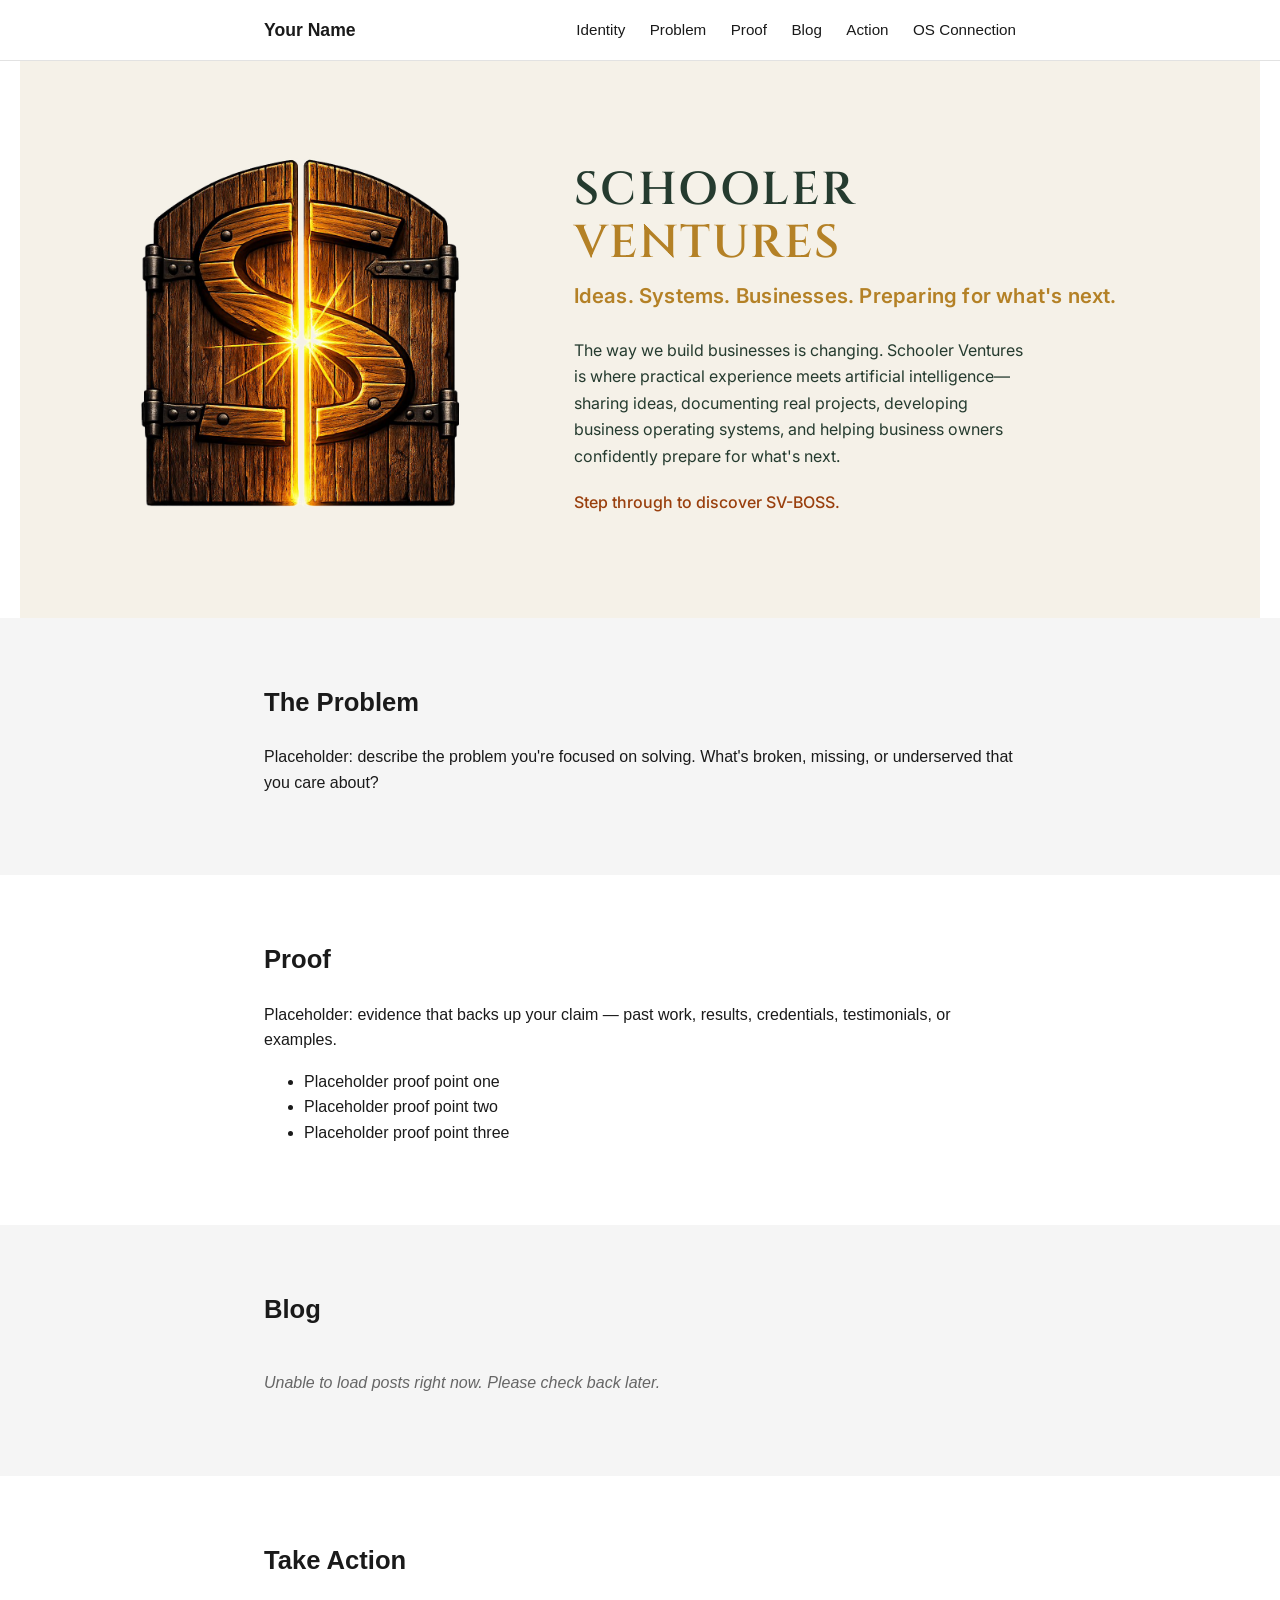
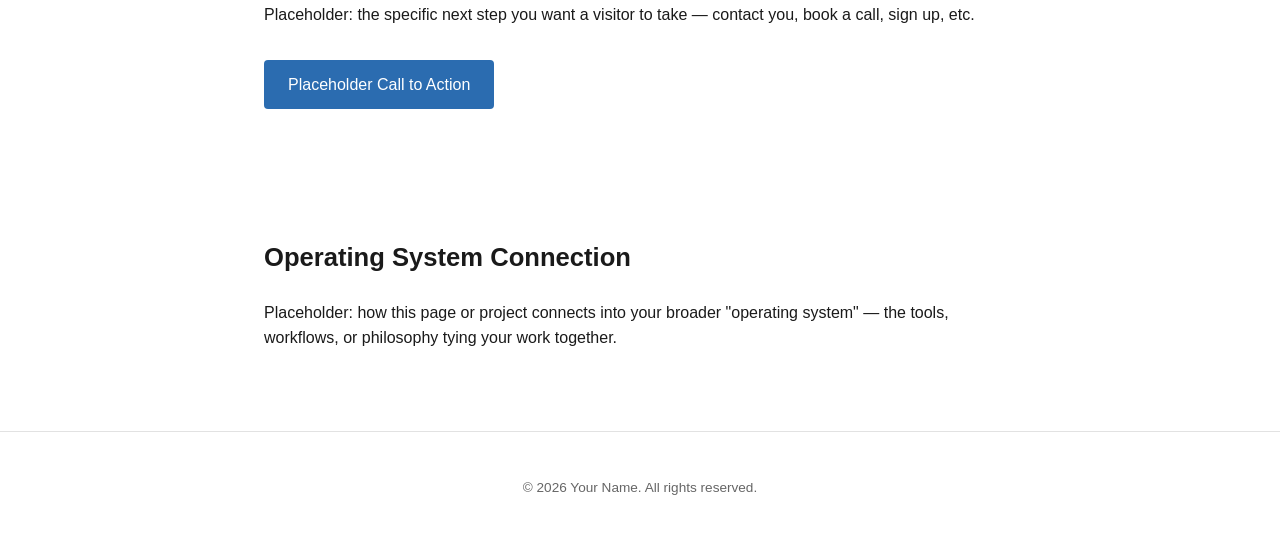
==== index.html @ c520f54b "Add Front Door hero section" ====
<!DOCTYPE html>
<html lang="en">
<head>
  <meta charset="UTF-8">
  <meta name="viewport" content="width=device-width, initial-scale=1.0">
  <title>Front Door</title>
  <link rel="preconnect" href="https://fonts.googleapis.com">
  <link rel="preconnect" href="https://fonts.gstatic.com" crossorigin>
  <link href="https://fonts.googleapis.com/css2?family=Cinzel:wght@400;600;700&family=Inter:wght@400;500;600&display=swap" rel="stylesheet">
  <link rel="stylesheet" href="styles.css">
</head>
<body>

  <header class="site-header">
    <div class="container">
      <span class="logo">Your Name</span>
      <nav>
        <a href="#identity">Identity</a>
        <a href="#problem">Problem</a>
        <a href="#proof">Proof</a>
        <a href="#blog">Blog</a>
        <a href="#action">Action</a>
        <a href="#os-connection">OS Connection</a>
      </nav>
    </div>
  </header>

  <main>

    <section id="identity" class="hero">
      <div class="hero-door">
        <img src="images/door-transparent.png" alt="Schooler Ventures door graphic">
      </div>
      <div class="hero-text">
        <h1><span class="word-schooler">Schooler</span><span class="word-ventures">Ventures</span></h1>
        <p class="tagline">Ideas. Systems. Businesses. Preparing for what's next.</p>
        <p>The way we build businesses is changing. Schooler Ventures is where practical experience meets artificial intelligence&mdash;sharing ideas, documenting real projects, developing business operating systems, and helping business owners confidently prepare for what's next.</p>
        <p class="step-through">Step through to discover SV-BOSS.</p>
      </div>
    </section>

    <section id="problem" class="section alt">
      <div class="container">
        <h2>The Problem</h2>
        <p>Placeholder: describe the problem you're focused on solving. What's broken, missing, or underserved that you care about?</p>
      </div>
    </section>

    <section id="proof" class="section">
      <div class="container">
        <h2>Proof</h2>
        <p>Placeholder: evidence that backs up your claim — past work, results, credentials, testimonials, or examples.</p>
        <ul>
          <li>Placeholder proof point one</li>
          <li>Placeholder proof point two</li>
          <li>Placeholder proof point three</li>
        </ul>
      </div>
    </section>

    <section id="blog" class="section alt">
      <div class="container">
        <h2>Blog</h2>
        <div id="blog-posts" class="blog-posts">
          <p class="blog-message">Loading posts&hellip;</p>
        </div>
      </div>
    </section>

    <section id="action" class="section">
      <div class="container">
        <h2>Take Action</h2>
        <p>Placeholder: the specific next step you want a visitor to take — contact you, book a call, sign up, etc.</p>
        <a href="#" class="button">Placeholder Call to Action</a>
      </div>
    </section>

    <section id="os-connection" class="section">
      <div class="container">
        <h2>Operating System Connection</h2>
        <p>Placeholder: how this page or project connects into your broader "operating system" — the tools, workflows, or philosophy tying your work together.</p>
      </div>
    </section>

  </main>

  <footer class="site-footer">
    <div class="container">
      <p>&copy; 2026 Your Name. All rights reserved.</p>
    </div>
  </footer>

  <script src="script.js" defer></script>
</body>
</html>
---- styles.css ----
:root {
  --color-bg: #ffffff;
  --color-bg-alt: #f5f5f5;
  --color-text: #1a1a1a;
  --color-accent: #2b6cb0;
  --max-width: 800px;

  --deep-forest: #253B2F;
  --warm-gold: #B48126;
  --rust: #993F0D;
  --warm-cream: #F5F1E8;
}

* {
  box-sizing: border-box;
}

body {
  margin: 0;
  font-family: -apple-system, BlinkMacSystemFont, "Segoe UI", Roboto, Helvetica, Arial, sans-serif;
  color: var(--color-text);
  background: var(--color-bg);
  line-height: 1.6;
}

.container {
  max-width: var(--max-width);
  margin: 0 auto;
  padding: 0 1.5rem;
}

/* Header */

.site-header {
  border-bottom: 1px solid #e2e2e2;
  padding: 1rem 0;
}

.site-header .container {
  display: flex;
  justify-content: space-between;
  align-items: center;
  flex-wrap: wrap;
  gap: 0.5rem;
}

.logo {
  font-weight: bold;
  font-size: 1.1rem;
}

.site-header nav a {
  margin-left: 1.25rem;
  color: var(--color-text);
  text-decoration: none;
  font-size: 0.95rem;
}

.site-header nav a:hover {
  color: var(--color-accent);
}

/* Sections */

.section {
  padding: 4rem 0;
}

.section.alt {
  background: var(--color-bg-alt);
}

.section h1 {
  font-size: 2.2rem;
  margin-top: 0;
}

.section h2 {
  font-size: 1.6rem;
  margin-top: 0;
}

/* Blog */

.blog-posts {
  display: flex;
  flex-direction: column;
  gap: 1.5rem;
  margin-top: 1.5rem;
}

.blog-post {
  padding-bottom: 1.5rem;
  border-bottom: 1px solid #e2e2e2;
}

.blog-post:last-child {
  border-bottom: none;
  padding-bottom: 0;
}

.blog-post h3 {
  margin: 0 0 0.25rem;
  font-size: 1.15rem;
}

.blog-post h3 a {
  color: var(--color-text);
  text-decoration: none;
}

.blog-post h3 a:hover {
  color: var(--color-accent);
  text-decoration: underline;
}

.blog-date {
  margin: 0 0 0.5rem;
  font-size: 0.85rem;
  color: #666;
}

.blog-excerpt {
  margin: 0;
}

.blog-message {
  color: #666;
  font-style: italic;
}

/* Button */

.button {
  display: inline-block;
  margin-top: 1rem;
  padding: 0.75rem 1.5rem;
  background: var(--color-accent);
  color: #fff;
  text-decoration: none;
  border-radius: 4px;
  font-weight: 500;
}

.button:hover {
  opacity: 0.9;
}

/* Footer */

.site-footer {
  padding: 2rem 0;
  text-align: center;
  font-size: 0.85rem;
  color: #666;
  border-top: 1px solid #e2e2e2;
}

/* Hero (Front Door) */

.hero {
  display: flex;
  align-items: center;
  gap: 5vw;
  max-width: 1240px;
  margin: 0 auto;
  padding: 8vh 6vw;
  background: var(--warm-cream);
}

.hero-door {
  flex: 0 0 38%;
  max-width: 440px;
  min-width: 220px;
}

.hero-door img {
  width: 100%;
  height: auto;
  display: block;
}

.hero-text {
  flex: 1 1 55%;
}

.hero-text h1 {
  font-family: 'Cinzel', serif;
  font-weight: 600;
  font-size: clamp(1.9rem, 3.6vw, 3rem);
  text-transform: uppercase;
  letter-spacing: 0.04em;
  margin: 0 0 0.6rem 0;
  line-height: 1.15;
}

.hero-text h1 span {
  display: block;
}

.hero-text h1 .word-schooler {
  color: var(--deep-forest);
}

.hero-text h1 .word-ventures {
  color: var(--warm-gold);
}

.hero-text .tagline {
  font-family: 'Inter', sans-serif;
  font-weight: 600;
  font-size: clamp(1.1rem, 1.6vw, 1.35rem);
  color: var(--warm-gold);
  margin: 0 0 1.5rem 0;
  letter-spacing: 0.01em;
}

.hero-text p {
  font-family: 'Inter', sans-serif;
  font-weight: 400;
  font-size: clamp(1rem, 1.15vw, 1.15rem);
  line-height: 1.65;
  color: var(--deep-forest);
  max-width: 46ch;
  margin: 0;
}

.hero-text .step-through {
  color: var(--rust);
  font-weight: 500;
  margin-top: 1.25rem;
}

@media (max-width: 800px) {
  .hero {
    flex-direction: column;
    text-align: center;
    padding: 6vh 8vw;
    gap: 2.5rem;
  }
  .hero-door {
    flex: 0 0 auto;
    max-width: 220px;
    margin: 0 auto;
  }
  .hero-text p {
    max-width: 100%;
    margin: 0 auto;
  }
}
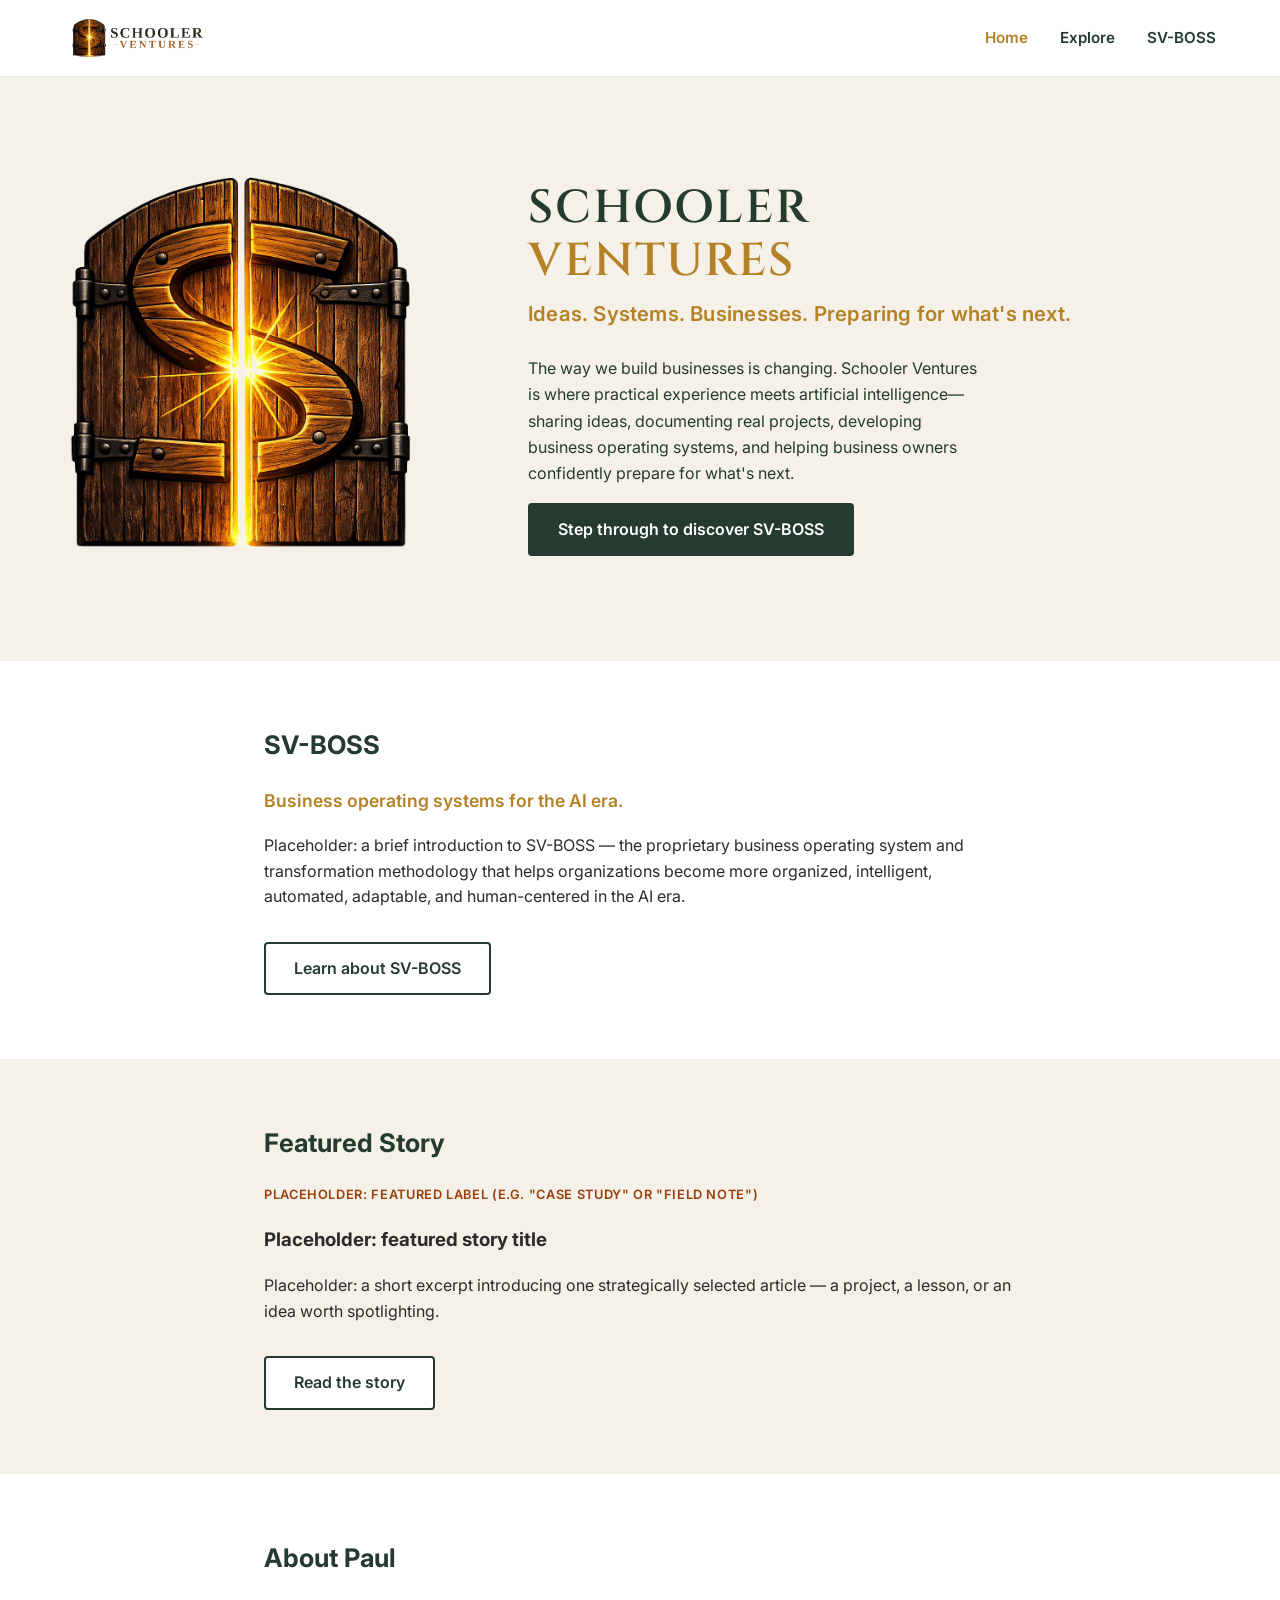
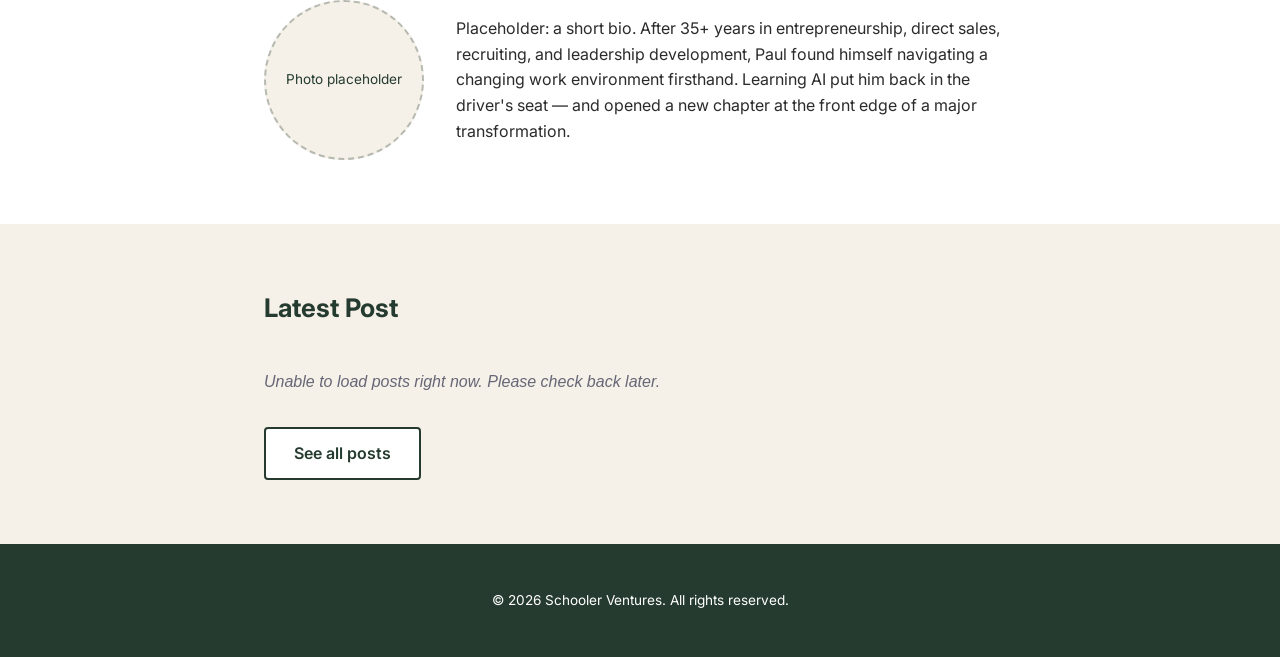
==== commit 56945b1a: "Rebuild site per website blueprint: real logo, Home/Explore/SV-BOSS nav, full homepage flow Replaces" ====
--- a/index.html
+++ b/index.html
@@ -3,7 +3,7 @@
 <head>
   <meta charset="UTF-8">
   <meta name="viewport" content="width=device-width, initial-scale=1.0">
-  <title>Front Door</title>
+  <title>Schooler Ventures</title>
   <link rel="preconnect" href="https://fonts.googleapis.com">
   <link rel="preconnect" href="https://fonts.gstatic.com" crossorigin>
   <link href="https://fonts.googleapis.com/css2?family=Cinzel:wght@400;600;700&family=Inter:wght@400;500;600&display=swap" rel="stylesheet">
@@ -12,73 +12,72 @@
 <body>
 
   <header class="site-header">
-    <div class="container">
-      <span class="logo">Your Name</span>
-      <nav>
-        <a href="#identity">Identity</a>
-        <a href="#problem">Problem</a>
-        <a href="#proof">Proof</a>
-        <a href="#blog">Blog</a>
-        <a href="#action">Action</a>
-        <a href="#os-connection">OS Connection</a>
+    <div class="header-inner">
+      <a href="index.html" class="logo-link" aria-label="Schooler Ventures — Home">
+        <img src="images/schooler-ventures-logo.png" alt="Schooler Ventures">
+      </a>
+      <nav class="primary-nav" aria-label="Primary">
+        <a href="index.html" class="nav-link" aria-current="page">Home</a>
+        <a href="explore.html" class="nav-link">Explore</a>
+        <a href="sv-boss.html" class="nav-link">SV-BOSS</a>
       </nav>
     </div>
   </header>
 
   <main>
 
-    <section id="identity" class="hero">
-      <div class="hero-door">
-        <img src="images/door-transparent.png" alt="Schooler Ventures door graphic">
-      </div>
-      <div class="hero-text">
-        <h1><span class="word-schooler">Schooler</span><span class="word-ventures">Ventures</span></h1>
-        <p class="tagline">Ideas. Systems. Businesses. Preparing for what's next.</p>
-        <p>The way we build businesses is changing. Schooler Ventures is where practical experience meets artificial intelligence&mdash;sharing ideas, documenting real projects, developing business operating systems, and helping business owners confidently prepare for what's next.</p>
-        <p class="step-through">Step through to discover SV-BOSS.</p>
-      </div>
-    </section>
-
-    <section id="problem" class="section alt">
-      <div class="container">
-        <h2>The Problem</h2>
-        <p>Placeholder: describe the problem you're focused on solving. What's broken, missing, or underserved that you care about?</p>
-      </div>
-    </section>
-
-    <section id="proof" class="section">
-      <div class="container">
-        <h2>Proof</h2>
-        <p>Placeholder: evidence that backs up your claim — past work, results, credentials, testimonials, or examples.</p>
-        <ul>
-          <li>Placeholder proof point one</li>
-          <li>Placeholder proof point two</li>
-          <li>Placeholder proof point three</li>
-        </ul>
-      </div>
-    </section>
-
-    <section id="blog" class="section alt">
-      <div class="container">
-        <h2>Blog</h2>
-        <div id="blog-posts" class="blog-posts">
-          <p class="blog-message">Loading posts&hellip;</p>
+    <section class="hero">
+      <div class="hero-inner">
+        <div class="hero-door">
+          <img src="images/door-transparent.png" alt="Schooler Ventures door graphic">
+        </div>
+        <div class="hero-text">
+          <h1><span class="word-schooler">Schooler</span><span class="word-ventures">Ventures</span></h1>
+          <p class="tagline">Ideas. Systems. Businesses. Preparing for what's next.</p>
+          <p>The way we build businesses is changing. Schooler Ventures is where practical experience meets artificial intelligence&mdash;sharing ideas, documenting real projects, developing business operating systems, and helping business owners confidently prepare for what's next.</p>
+          <a href="sv-boss.html" class="btn btn-primary">Step through to discover SV-BOSS</a>
         </div>
       </div>
     </section>
 
-    <section id="action" class="section">
+    <section class="section bg-white">
       <div class="container">
-        <h2>Take Action</h2>
-        <p>Placeholder: the specific next step you want a visitor to take — contact you, book a call, sign up, etc.</p>
-        <a href="#" class="button">Placeholder Call to Action</a>
+        <h2>SV-BOSS</h2>
+        <p class="section-lede">Business operating systems for the AI era.</p>
+        <p>Placeholder: a brief introduction to SV-BOSS &mdash; the proprietary business operating system and transformation methodology that helps organizations become more organized, intelligent, automated, adaptable, and human-centered in the AI era.</p>
+        <a href="sv-boss.html" class="btn btn-secondary">Learn about SV-BOSS</a>
       </div>
     </section>
 
-    <section id="os-connection" class="section">
+    <section class="section bg-cream">
       <div class="container">
-        <h2>Operating System Connection</h2>
-        <p>Placeholder: how this page or project connects into your broader "operating system" — the tools, workflows, or philosophy tying your work together.</p>
+        <h2>Featured Story</h2>
+        <article class="featured-story">
+          <p class="featured-label">Placeholder: featured label (e.g. "Case Study" or "Field Note")</p>
+          <h3>Placeholder: featured story title</h3>
+          <p>Placeholder: a short excerpt introducing one strategically selected article &mdash; a project, a lesson, or an idea worth spotlighting.</p>
+          <a href="explore.html" class="btn btn-secondary">Read the story</a>
+        </article>
+      </div>
+    </section>
+
+    <section class="section bg-white">
+      <div class="container">
+        <h2>About Paul</h2>
+        <div class="about-paul">
+          <div class="about-photo" role="img" aria-label="Placeholder photo of Paul Schooler">Photo placeholder</div>
+          <p>Placeholder: a short bio. After 35+ years in entrepreneurship, direct sales, recruiting, and leadership development, Paul found himself navigating a changing work environment firsthand. Learning AI put him back in the driver's seat &mdash; and opened a new chapter at the front edge of a major transformation.</p>
+        </div>
+      </div>
+    </section>
+
+    <section class="section bg-cream">
+      <div class="container">
+        <h2>Latest Post</h2>
+        <div id="latest-post" class="blog-posts">
+          <p class="blog-message">Loading latest post&hellip;</p>
+        </div>
+        <a href="explore.html" class="btn btn-secondary">See all posts</a>
       </div>
     </section>
 
@@ -86,7 +85,7 @@
 
   <footer class="site-footer">
     <div class="container">
-      <p>&copy; 2026 Your Name. All rights reserved.</p>
+      <p>&copy; 2026 Schooler Ventures. All rights reserved.</p>
     </div>
   </footer>
 
--- a/styles.css
+++ b/styles.css
@@ -1,14 +1,11 @@
 :root {
-  --color-bg: #ffffff;
-  --color-bg-alt: #f5f5f5;
-  --color-text: #1a1a1a;
-  --color-accent: #2b6cb0;
-  --max-width: 800px;
-
   --deep-forest: #253B2F;
   --warm-gold: #B48126;
   --rust: #993F0D;
   --warm-cream: #F5F1E8;
+  --white: #ffffff;
+  --text-color: #2b2b2b;
+  --max-width: 800px;
 }
 
 * {
@@ -17,9 +14,9 @@
 
 body {
   margin: 0;
-  font-family: -apple-system, BlinkMacSystemFont, "Segoe UI", Roboto, Helvetica, Arial, sans-serif;
-  color: var(--color-text);
-  background: var(--color-bg);
+  font-family: 'Inter', -apple-system, BlinkMacSystemFont, "Segoe UI", Roboto, Helvetica, Arial, sans-serif;
+  color: var(--text-color);
+  background: var(--warm-cream);
   line-height: 1.6;
 }
 
@@ -32,32 +29,50 @@
 /* Header */
 
 .site-header {
-  border-bottom: 1px solid #e2e2e2;
-  padding: 1rem 0;
-}
-
-.site-header .container {
-  display: flex;
+  background: var(--white);
+  border-bottom: 1px solid rgba(37, 59, 47, 0.1);
+  position: sticky;
+  top: 0;
+  z-index: 100;
+}
+
+.header-inner {
+  max-width: 1200px;
+  margin: 0 auto;
+  padding: 14px 1.5rem;
+  display: flex;
+  align-items: center;
   justify-content: space-between;
-  align-items: center;
   flex-wrap: wrap;
-  gap: 0.5rem;
-}
-
-.logo {
-  font-weight: bold;
-  font-size: 1.1rem;
-}
-
-.site-header nav a {
-  margin-left: 1.25rem;
-  color: var(--color-text);
+  gap: 0.75rem;
+}
+
+.logo-link {
+  display: flex;
+  align-items: center;
+}
+
+.logo-link img {
+  height: 48px;
+  width: auto;
+  display: block;
+}
+
+.primary-nav {
+  display: flex;
+  gap: 2rem;
+}
+
+.nav-link {
+  color: var(--deep-forest);
   text-decoration: none;
+  font-weight: 600;
   font-size: 0.95rem;
 }
 
-.site-header nav a:hover {
-  color: var(--color-accent);
+.nav-link:hover,
+.nav-link[aria-current="page"] {
+  color: var(--warm-gold);
 }
 
 /* Sections */
@@ -66,21 +81,111 @@
   padding: 4rem 0;
 }
 
-.section.alt {
-  background: var(--color-bg-alt);
+.section.bg-white {
+  background: var(--white);
+}
+
+.section.bg-cream {
+  background: var(--warm-cream);
 }
 
 .section h1 {
   font-size: 2.2rem;
   margin-top: 0;
+  color: var(--deep-forest);
 }
 
 .section h2 {
   font-size: 1.6rem;
   margin-top: 0;
-}
-
-/* Blog */
+  color: var(--deep-forest);
+}
+
+.section-lede {
+  font-weight: 600;
+  color: var(--warm-gold);
+  font-size: 1.1rem;
+}
+
+/* Buttons */
+
+.btn {
+  display: inline-block;
+  margin-top: 1rem;
+  padding: 0.75rem 1.75rem;
+  border-radius: 4px;
+  font-weight: 600;
+  text-decoration: none;
+  border: 2px solid transparent;
+  transition: opacity 0.2s ease, background 0.2s ease, color 0.2s ease;
+}
+
+.btn-primary {
+  background: var(--deep-forest);
+  color: var(--white);
+}
+
+.btn-primary:hover {
+  opacity: 0.9;
+}
+
+.btn-secondary {
+  background: var(--white);
+  color: var(--deep-forest);
+  border-color: var(--deep-forest);
+}
+
+.btn-secondary:hover {
+  background: var(--deep-forest);
+  color: var(--white);
+}
+
+/* Featured Story */
+
+.featured-story {
+  margin-top: 1rem;
+}
+
+.featured-label {
+  text-transform: uppercase;
+  letter-spacing: 0.05em;
+  font-size: 0.8rem;
+  font-weight: 600;
+  color: var(--rust);
+  margin-bottom: 0.25rem;
+}
+
+/* About Paul */
+
+.about-paul {
+  display: flex;
+  align-items: center;
+  gap: 2rem;
+  margin-top: 1rem;
+  flex-wrap: wrap;
+}
+
+.about-photo {
+  flex: 0 0 160px;
+  width: 160px;
+  height: 160px;
+  border-radius: 50%;
+  background: var(--warm-cream);
+  border: 2px dashed rgba(37, 59, 47, 0.3);
+  display: flex;
+  align-items: center;
+  justify-content: center;
+  color: var(--deep-forest);
+  font-size: 0.85rem;
+  text-align: center;
+}
+
+.about-paul p {
+  flex: 1 1 320px;
+  margin: 0;
+}
+
+/* Blog / post listings (used on Explore and the homepage Latest Post section) */
 
 .blog-posts {
   display: flex;
@@ -91,7 +196,7 @@
 
 .blog-post {
   padding-bottom: 1.5rem;
-  border-bottom: 1px solid #e2e2e2;
+  border-bottom: 1px solid rgba(37, 59, 47, 0.15);
 }
 
 .blog-post:last-child {
@@ -105,19 +210,19 @@
 }
 
 .blog-post h3 a {
-  color: var(--color-text);
+  color: var(--deep-forest);
   text-decoration: none;
 }
 
 .blog-post h3 a:hover {
-  color: var(--color-accent);
+  color: var(--warm-gold);
   text-decoration: underline;
 }
 
 .blog-date {
   margin: 0 0 0.5rem;
   font-size: 0.85rem;
-  color: #666;
+  color: #667;
 }
 
 .blog-excerpt {
@@ -125,47 +230,37 @@
 }
 
 .blog-message {
-  color: #666;
+  color: #667;
   font-style: italic;
 }
 
-/* Button */
-
-.button {
-  display: inline-block;
-  margin-top: 1rem;
-  padding: 0.75rem 1.5rem;
-  background: var(--color-accent);
-  color: #fff;
-  text-decoration: none;
-  border-radius: 4px;
-  font-weight: 500;
-}
-
-.button:hover {
-  opacity: 0.9;
-}
-
 /* Footer */
 
 .site-footer {
+  background: var(--deep-forest);
+  color: var(--white);
   padding: 2rem 0;
   text-align: center;
   font-size: 0.85rem;
-  color: #666;
-  border-top: 1px solid #e2e2e2;
+}
+
+.site-footer a {
+  color: var(--warm-cream);
 }
 
 /* Hero (Front Door) */
 
 .hero {
+  background: var(--warm-cream);
+  padding: 8vh 1.5rem;
+}
+
+.hero-inner {
   display: flex;
   align-items: center;
   gap: 5vw;
   max-width: 1240px;
   margin: 0 auto;
-  padding: 8vh 6vw;
-  background: var(--warm-cream);
 }
 
 .hero-door {
@@ -207,7 +302,6 @@
 }
 
 .hero-text .tagline {
-  font-family: 'Inter', sans-serif;
   font-weight: 600;
   font-size: clamp(1.1rem, 1.6vw, 1.35rem);
   color: var(--warm-gold);
@@ -216,7 +310,6 @@
 }
 
 .hero-text p {
-  font-family: 'Inter', sans-serif;
   font-weight: 400;
   font-size: clamp(1rem, 1.15vw, 1.15rem);
   line-height: 1.65;
@@ -225,17 +318,10 @@
   margin: 0;
 }
 
-.hero-text .step-through {
-  color: var(--rust);
-  font-weight: 500;
-  margin-top: 1.25rem;
-}
-
 @media (max-width: 800px) {
-  .hero {
+  .hero-inner {
     flex-direction: column;
     text-align: center;
-    padding: 6vh 8vw;
     gap: 2.5rem;
   }
   .hero-door {
@@ -248,3 +334,13 @@
     margin: 0 auto;
   }
 }
+
+@media (max-width: 600px) {
+  .header-inner {
+    justify-content: center;
+  }
+  .about-paul {
+    justify-content: center;
+    text-align: center;
+  }
+}
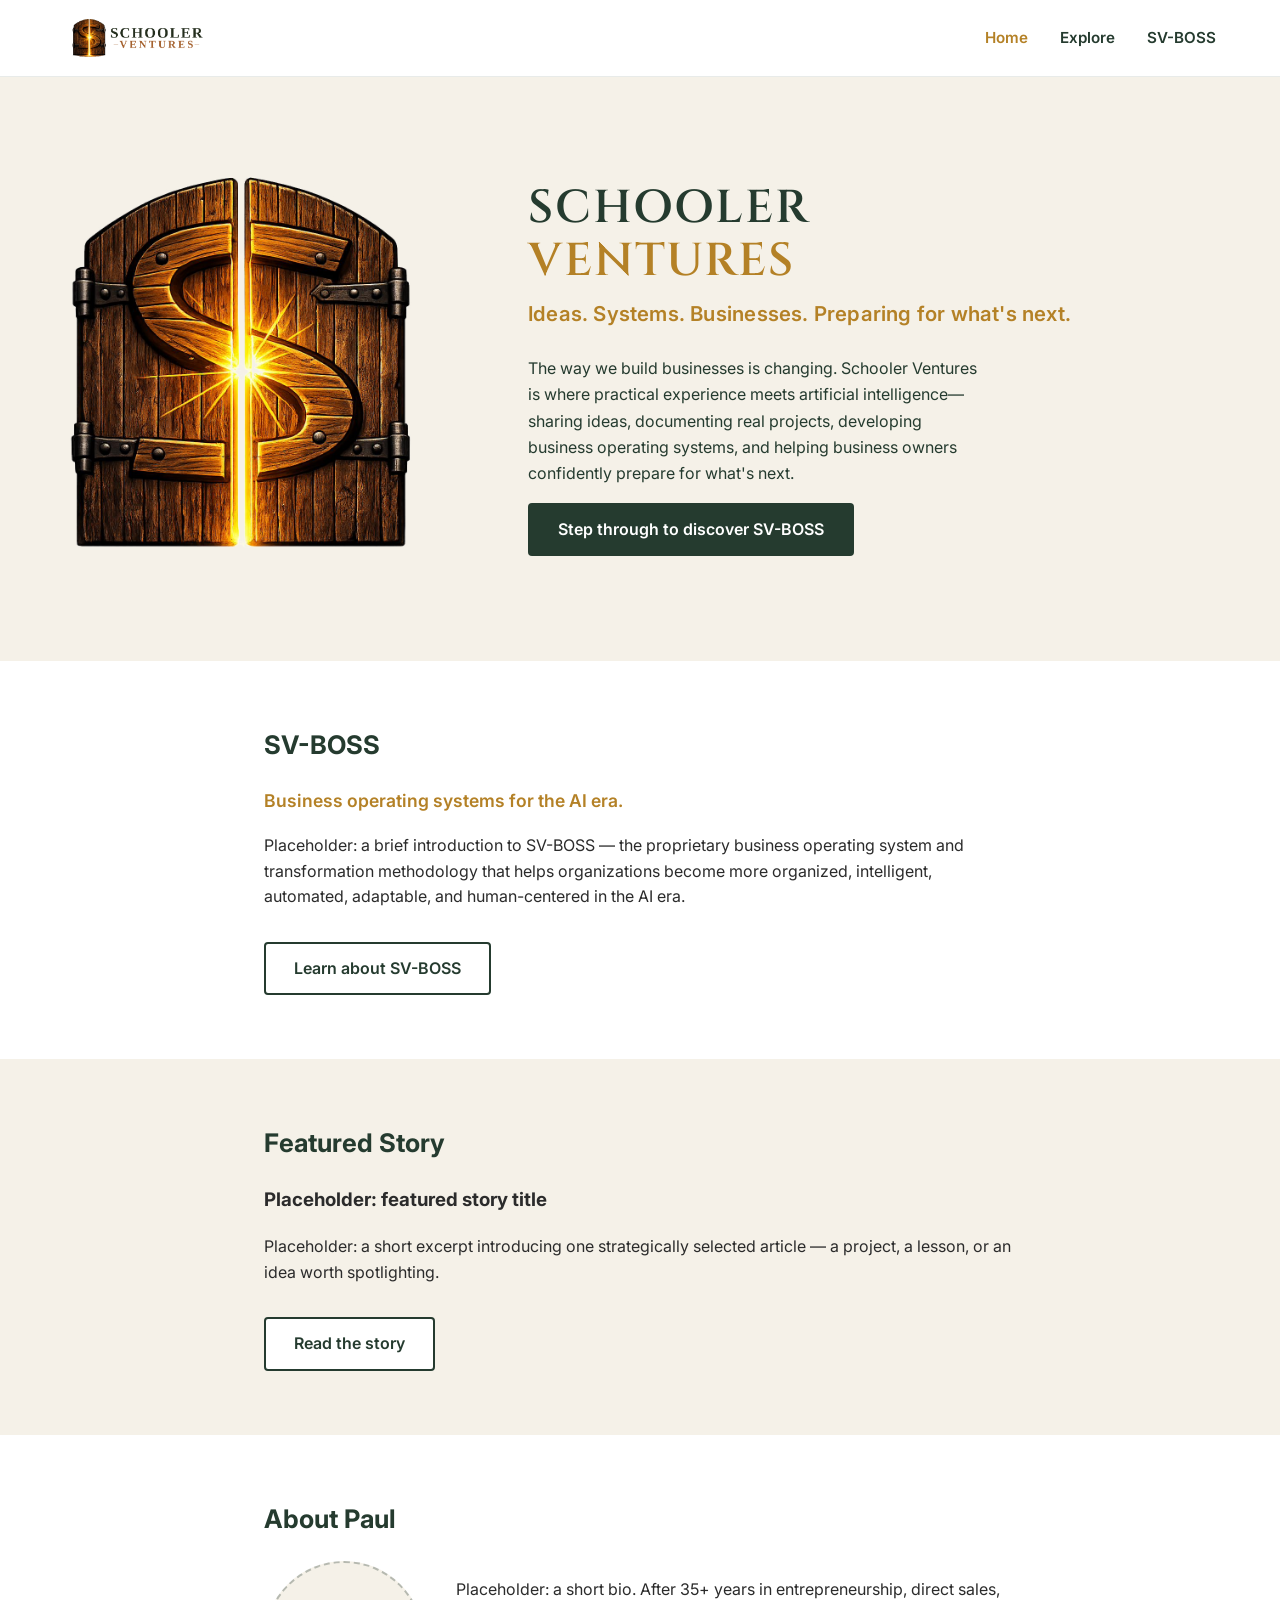
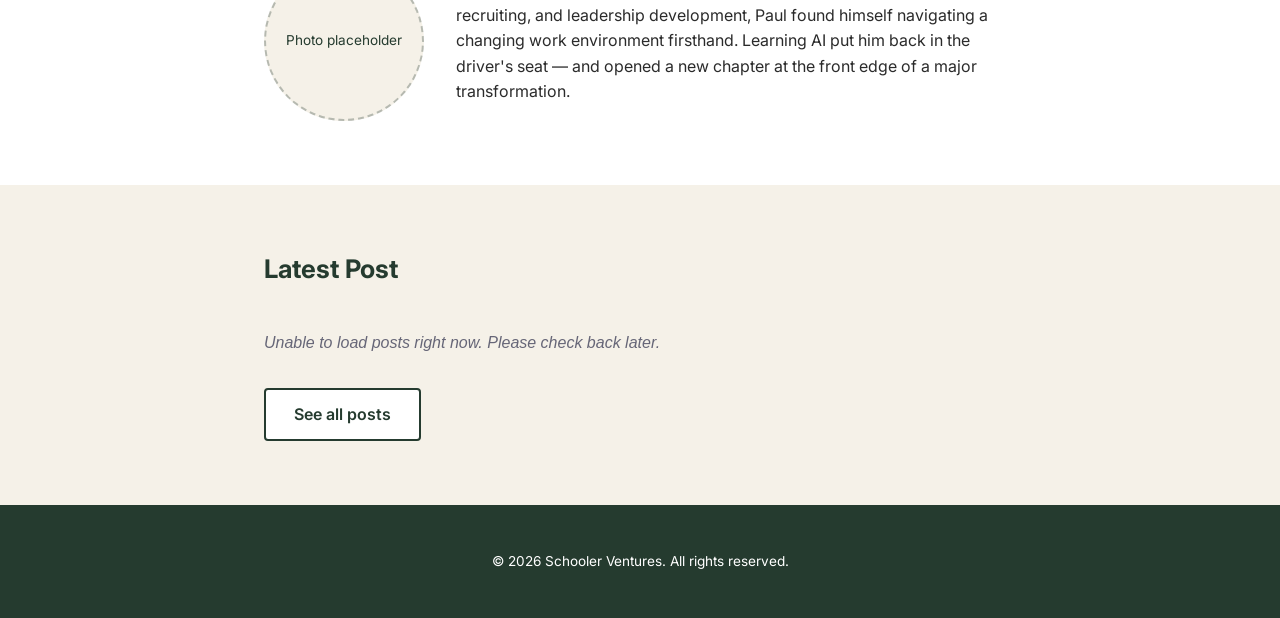
==== commit 67ace4a0: "Remove hardcoded "Field Note" label from Featured Story The label always said "Field Note" regardles" ====
--- a/index.html
+++ b/index.html
@@ -52,8 +52,7 @@
     <section class="section bg-cream">
       <div class="container">
         <h2>Featured Story</h2>
-        <article class="featured-story">
-          <p class="featured-label">Placeholder: featured label (e.g. "Case Study" or "Field Note")</p>
+        <article class="featured-story" id="featured-story">
           <h3>Placeholder: featured story title</h3>
           <p>Placeholder: a short excerpt introducing one strategically selected article &mdash; a project, a lesson, or an idea worth spotlighting.</p>
           <a href="explore.html" class="btn btn-secondary">Read the story</a>
--- a/styles.css
+++ b/styles.css
@@ -146,13 +146,14 @@
   margin-top: 1rem;
 }
 
-.featured-label {
-  text-transform: uppercase;
-  letter-spacing: 0.05em;
-  font-size: 0.8rem;
-  font-weight: 600;
-  color: var(--rust);
-  margin-bottom: 0.25rem;
+.featured-story h3 a {
+  color: var(--deep-forest);
+  text-decoration: none;
+}
+
+.featured-story h3 a:hover {
+  color: var(--warm-gold);
+  text-decoration: underline;
 }
 
 /* About Paul */
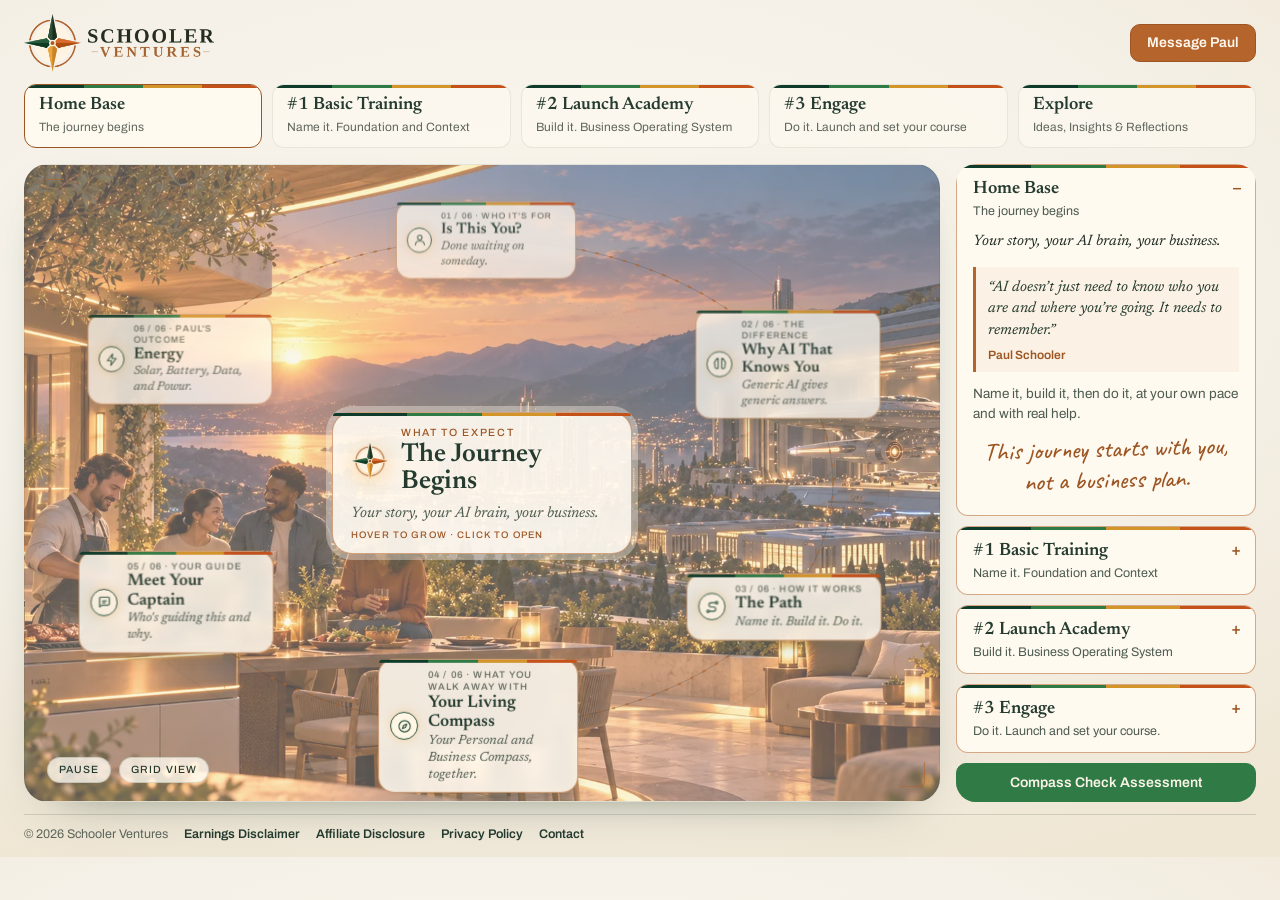
==== commit c0d2cafe: "Launch new Schooler Ventures site" ====
--- a/index.html
+++ b/index.html
@@ -1,93 +1,1253 @@
-<!DOCTYPE html>
+<!doctype html>
 <html lang="en">
 <head>
-  <meta charset="UTF-8">
-  <meta name="viewport" content="width=device-width, initial-scale=1.0">
-  <title>Schooler Ventures</title>
-  <link rel="preconnect" href="https://fonts.googleapis.com">
-  <link rel="preconnect" href="https://fonts.gstatic.com" crossorigin>
-  <link href="https://fonts.googleapis.com/css2?family=Cinzel:wght@400;600;700&family=Inter:wght@400;500;600&display=swap" rel="stylesheet">
-  <link rel="stylesheet" href="styles.css">
+<meta charset="utf-8">
+<meta name="viewport" content="width=device-width,initial-scale=1,viewport-fit=cover">
+<title>Schooler Ventures</title>
+<meta name="robots" content="noindex">
+<link rel="icon" href="[data-uri]" sizes="any">
+<link rel="apple-touch-icon" href="[data-uri]">
+<link rel="preconnect" href="https://fonts.googleapis.com"><link rel="preconnect" href="https://fonts.gstatic.com" crossorigin>
+<link href="https://fonts.googleapis.com/css2?family=Caveat:wght@500&family=Newsreader:ital,opsz,wght@0,6..72,400;0,6..72,600;1,6..72,400&family=Archivo:wght@400;600;700&display=swap" rel="stylesheet">
+<style>
+:root{
+  --paper:#f5f1e8;--paper-2:#efe6d4;--card:#fffaf0;--ink:#1d2a21;--soft:#4c5a4f;--dim:#5f665c;
+  --forest:#253b2f;--copper-text:#9c5523;--accent:#9c5523;--accent-hover:#b5652c;--forest-2:#2d5340;--copper:#b5652c;--copper-b:#cf7a3a;--gold:#e9a83a;
+  /* logo bars */
+  --b1:#0f3b2a;--b2:#2f7a45;--b3:#d39429;--b4:#c4501a;
+  --line:rgba(31,59,44,.16);--line-2:rgba(31,59,44,.09);--glow:rgba(233,168,58,.38);
+  --serif:"Newsreader",Georgia,"Times New Roman",serif;--sans:"Archivo",system-ui,-apple-system,"Segoe UI",Roboto,Arial,sans-serif;--mono:var(--sans);
+  --bars:linear-gradient(90deg,var(--b1) 0 25%,var(--b2) 25% 50%,var(--b3) 50% 75%,var(--b4) 75% 100%);
+}
+*{box-sizing:border-box}
+html,body{margin:0}
+body{font:400 16px/1.55 var(--sans);color:var(--ink);background:radial-gradient(1200px 620px at 42% 34%,#fbf6ec 0%,var(--paper) 55%,var(--paper-2) 100%);-webkit-font-smoothing:antialiased}
+a{color:inherit}
+button{font:inherit;color:inherit}
+:focus-visible{outline:2px solid var(--copper);outline-offset:3px}
+[hidden]{display:none!important}
+.mono{font-family:var(--sans);font-weight:600}
+.wrap{max-width:1280px;margin:0 auto;padding:0 24px}
+.ph{display:inline-block;font:500 9px/1 var(--mono);letter-spacing:.12em;text-transform:uppercase;color:#a2481c;border:1px dashed rgba(162,72,28,.6);border-radius:999px;padding:3px 7px;vertical-align:middle;margin-left:6px}
+
+/* header */
+.top{display:flex;align-items:center;gap:16px;padding:14px 0 12px}
+.logo img{display:block;height:54px;width:auto}
+.draft{font:500 10px/1 var(--mono);letter-spacing:.14em;text-transform:uppercase;color:var(--copper-text);border:1px solid rgba(181,101,44,.45);border-radius:999px;padding:6px 10px}
+.top .sp{flex:1}
+.btn{display:inline-block;font:600 14px/1 var(--sans);text-decoration:none;border-radius:10px;padding:11px 16px;border:1px solid var(--line);background:var(--card);color:var(--forest);cursor:pointer;transition:border-color .2s,box-shadow .2s}
+.btn:hover{border-color:var(--copper-text);box-shadow:0 6px 18px -10px rgba(107,69,39,.5)}
+.btn.solid{background:var(--forest);color:#fbf4e6;border-color:var(--forest)}
+.btn.solid:hover{background:var(--forest-2)}
+.btn.copper{background:var(--copper);border-color:var(--copper-text);color:#fff8ee}
+.btn.copper:hover{background:var(--accent-hover)}
+.btn.sm{font:500 10.5px/1 var(--mono);letter-spacing:.1em;text-transform:uppercase;padding:7px 11px;border-radius:999px;background:rgba(255,250,240,.8)}
+
+/* tabs */
+.tabs{display:grid;grid-auto-flow:column;grid-auto-columns:1fr;gap:10px;list-style:none;margin:0 0 16px;padding:0}
+.tab button{all:unset;box-sizing:border-box;width:100%;cursor:pointer;display:grid;gap:1px;background:rgba(255,250,240,.6);border:1px solid var(--line-2);border-radius:12px;padding:10px 14px 11px;transition:border-color .2s,background .2s;position:relative;overflow:hidden}
+.tab button:hover{border-color:var(--line);background:var(--card)}
+.tab button:focus-visible{outline:2px solid var(--copper);outline-offset:2px}
+.tab button[aria-current="page"]{border-color:var(--copper-text);background:var(--card);box-shadow:inset 0 2px 0 var(--copper)}
+.tab.boss button::before{content:"";position:absolute;left:0;right:0;top:0;height:3px;background:var(--bars)}
+.tab.boss .t-num{color:var(--b2)}
+.t-num{font:500 10px/1.4 var(--mono);letter-spacing:.12em;color:var(--copper-text)}
+.t-name{font:600 18px/1.2 var(--serif);color:var(--forest)}
+.t-sub{font-size:12px;color:var(--dim)}
+
+/* wheel */
+.main{display:flex;gap:16px;align-items:stretch}
+.window{position:relative;flex:1;min-width:0;height:clamp(660px,calc(100vh - 170px),780px);border:1px solid var(--line-2);border-radius:24px;background:radial-gradient(460px 320px at 50% 50%,rgba(233,168,58,.20),transparent 70%),rgba(255,250,240,.55);overflow:hidden}
+.window::before,.window::after{content:"";position:absolute;width:24px;height:24px;opacity:.6;z-index:1;pointer-events:none}
+.window::before{left:14px;top:14px;border-left:1.5px solid var(--copper);border-top:1.5px solid var(--copper);border-radius:6px 0 0 0}
+.window::after{right:14px;bottom:14px;border-right:1.5px solid var(--copper);border-bottom:1.5px solid var(--copper);border-radius:0 0 6px 0}
+.stage{position:absolute;inset:0;overflow:hidden}
+.orbits{position:absolute;inset:0;width:100%;height:100%;pointer-events:none}
+.orbits ellipse{fill:none;stroke:var(--forest);vector-effect:non-scaling-stroke}
+.orbits .flow{stroke:var(--copper);stroke-width:2;stroke-dasharray:2 12;stroke-linecap:round;stroke-opacity:.6;animation:flow 3s linear infinite}
+@keyframes flow{to{stroke-dashoffset:-56}}
+
+.hub{position:absolute;left:50%;top:50%;transform:translate(-50%,-50%);width:380px;z-index:5;background:rgba(255,250,240,.92);border:1px solid var(--line);border-radius:20px;padding:13px 18px 12px;box-shadow:0 0 0 6px rgba(255,250,240,.35),0 0 60px -10px var(--glow),0 20px 50px -30px rgba(31,59,44,.6)}
+.hub-top{display:flex;align-items:center;gap:12px;margin-bottom:8px}
+.hub-top img{width:38px;height:auto;filter:drop-shadow(0 4px 12px rgba(233,168,58,.6))}
+.hub-k{margin:0;font:500 10.5px/1.3 var(--mono);letter-spacing:.16em;text-transform:uppercase;color:var(--copper-text)}
+.hub h1{margin:2px 0 0;font:600 26px/1.05 var(--serif);color:var(--forest);outline:none}
+.hub h1 em{color:var(--copper-text);font-style:italic}
+.intro{list-style:none;margin:0;padding:0;display:grid;gap:6px}
+.intro li{display:grid;grid-template-columns:24px 1fr;gap:10px;align-items:start;padding-top:6px;border-top:1px solid var(--line-2)}
+.intro .no{width:22px;height:22px;border-radius:50%;border:1.5px solid var(--copper);display:grid;place-items:center;font:600 12px/1 var(--serif);color:var(--copper-text);background:#fff6e6;margin-top:1px}
+.intro b{display:block;font:600 15px/1.2 var(--serif);color:var(--forest)}
+.intro span{display:block;font-size:12.5px;line-height:1.38;color:var(--soft)}
+.hub-ctrl{position:absolute;left:22px;bottom:18px;z-index:8;display:flex;gap:8px;flex-wrap:wrap}
+.stage[data-mode="stack"] .hub-ctrl{display:none}
+.stage[data-mode="grid"] .hub-ctrl{position:static;justify-content:center;margin:-8px 0 18px}
+
+.ring{position:absolute;inset:0;z-index:4}
+.node{position:absolute;left:0;top:0;width:196px;background:var(--card);border:1px solid var(--line);border-radius:16px;cursor:pointer;box-shadow:0 14px 30px -22px rgba(31,59,44,.6),0 0 22px -10px var(--glow);transition:width .28s ease,box-shadow .28s,border-color .28s,opacity .3s;will-change:transform;--ac:var(--copper)}
+.node-main{all:unset;box-sizing:border-box;display:grid;grid-template-columns:auto 1fr;column-gap:10px;align-items:center;width:100%;padding:9px 13px 9px 11px;cursor:pointer;border-radius:16px}
+.node-main:focus-visible{outline:2px solid var(--copper);outline-offset:2px}
+.n-dot{grid-row:span 3;width:28px;height:28px;border-radius:50%;border:1.5px solid var(--ac);display:grid;place-items:center;font:400 14px/1 var(--serif);color:var(--ac);background:#fff6e6;box-shadow:0 0 10px rgba(233,168,58,.35)}
+.n-num{font:500 9.5px/1.3 var(--mono);letter-spacing:.12em;color:var(--dim);text-transform:uppercase}
+.n-name{font:600 17px/1.15 var(--serif);color:var(--forest)}
+.n-tag{font:italic 400 13px/1.3 var(--serif);color:var(--soft)}
+.n-logo{display:block;height:34px;width:auto;margin:0 0 6px}
+.n-detail{max-height:0;overflow:hidden;opacity:0;padding:0 16px;transition:max-height .3s ease,opacity .25s,padding .3s}
+.n-detail p{margin:0 0 8px;font-size:13.5px;line-height:1.45;color:var(--ink)}
+.n-hint{display:block;font:500 10px/1 var(--mono);letter-spacing:.1em;text-transform:uppercase;color:var(--copper-text);padding-bottom:2px}
+.node.grow{width:290px;border-color:var(--ac);box-shadow:0 0 0 1px var(--ac),0 0 40px -10px var(--glow),0 30px 60px -26px rgba(31,59,44,.7);z-index:60!important}
+.node.grow .n-detail{max-height:240px;opacity:1;padding:0 16px 14px}
+.node.blog{--ac:var(--copper)}
+.node.spot,.node.bt{--ac:var(--forest-2)}
+.node.ls{--ac:var(--b2)}
+.node.ls::before{content:"";position:absolute;left:14px;right:14px;top:-1px;height:3px;border-radius:0 0 3px 3px;background:var(--bars)}
+.node.en{--ac:var(--copper)}
+.node.ph-node .n-dot{border-style:dashed}
+.stage.entering .node{transition:transform .9s cubic-bezier(.2,.8,.2,1),opacity .6s}
+
+/* grid (reduced motion) + stack (mobile) */
+.stage[data-mode="grid"],.stage[data-mode="stack"]{overflow:auto;display:flex;flex-direction:column;padding:30px 30px 40px}
+.stage[data-mode="grid"] .orbits,.stage[data-mode="stack"] .orbits{display:none}
+.stage[data-mode="grid"] .hub,.stage[data-mode="stack"] .hub{position:static;transform:none;width:auto;max-width:620px;margin:0 auto 22px}
+.stage[data-mode="grid"] .ring,.stage[data-mode="stack"] .ring{position:static;display:grid;gap:14px;max-width:1000px;width:100%;margin:0 auto}
+.stage[data-mode="grid"] .ring{grid-template-columns:repeat(auto-fill,minmax(230px,1fr))}
+.stage[data-mode="grid"] .node,.stage[data-mode="stack"] .node{position:relative;width:auto!important;transform:none!important;opacity:1!important}
+.stage[data-mode="grid"] .n-detail,.stage[data-mode="stack"] .n-detail{max-height:none;opacity:1;padding:0 16px 14px}
+
+/* right panel */
+.dash{width:300px;flex:none;background:rgba(255,250,240,.75);border:1px solid var(--line-2);border-radius:20px;padding:18px 18px 16px;overflow:auto}
+.dash h2{margin:0 0 10px;font:500 10.5px/1.4 var(--mono);letter-spacing:.16em;text-transform:uppercase;color:var(--copper-text);display:flex;justify-content:space-between}
+.dash h2 span{color:var(--dim)}
+.jl{list-style:none;margin:0;padding:0}
+.jl li{border-top:1px solid var(--line-2)}
+.jl button{all:unset;box-sizing:border-box;width:100%;cursor:pointer;display:grid;grid-template-columns:28px 1fr;gap:10px;padding:11px 4px;border-radius:10px}
+.jl button:hover .k,.jl button:focus-visible .k{color:var(--copper-text)}
+.jl button:focus-visible{outline:2px solid var(--copper)}
+.jl .ic{width:26px;height:26px;border-radius:50%;border:1px solid var(--copper);display:grid;place-items:center;font:500 11px/1 var(--mono);color:var(--copper-text)}
+.jl .boss .ic{border:0;background:conic-gradient(var(--b1) 0 25%,var(--b2) 0 50%,var(--b3) 0 75%,var(--b4) 0);color:#fff;font-weight:600}
+.jl .k,.jl .v{display:block}
+.jl .k{font:600 17px/1.2 var(--serif);color:var(--forest)}
+.jl .v{font-size:13px;color:var(--ink)}
+.jl small{display:block;font-size:12px;color:var(--dim);margin-top:2px}
+.jl .cc{border-top:1px dashed rgba(181,101,44,.4);margin-top:4px}
+.jl .cc .ic{border-style:dashed}
+.dash .btn.solid{display:block;text-align:center;margin-top:10px}
+.dash-note{margin:10px 0 0;font:500 10px/1.5 var(--mono);letter-spacing:.06em;color:var(--dim)}
+
+footer{margin-top:22px;border-top:1px solid var(--line);padding:18px 0 26px;font-size:12.5px;color:var(--dim)}
+footer .row{display:flex;justify-content:space-between;gap:16px;flex-wrap:wrap;align-items:center}
+footer nav{display:flex;gap:16px;flex-wrap:wrap}
+footer nav button{all:unset;cursor:pointer;color:var(--forest);font-weight:600}
+footer nav a{text-decoration:none;color:var(--forest);font-weight:600}
+footer nav button:hover,footer nav a:hover{color:var(--copper-text)}
+footer .legal{margin-top:10px;font:500 10.5px/1.5 var(--mono);letter-spacing:.03em}
+
+/* page layer / flip (from mockup A, light) */
+.layer{position:fixed;inset:0;z-index:80;perspective:2200px;background:rgba(31,40,30,0);transition:background .5s}
+.layer.on{background:rgba(31,40,30,.45)}
+.layer[hidden]{display:none}
+.flipper{position:fixed;transform-style:preserve-3d;transform:rotateY(0)}
+.flipper.anim{transition:left .62s cubic-bezier(.6,.05,.3,1),top .62s cubic-bezier(.6,.05,.3,1),width .62s cubic-bezier(.6,.05,.3,1),height .62s cubic-bezier(.6,.05,.3,1),transform .62s cubic-bezier(.5,0,.3,1),border-radius .62s}
+.face{position:absolute;inset:0;backface-visibility:hidden;-webkit-backface-visibility:hidden;border-radius:inherit;overflow:hidden}
+.face.front{background:var(--card);border:1px solid var(--copper);border-radius:16px}
+.face.front>*{pointer-events:none}
+.face.back{transform:rotateY(180deg);background:radial-gradient(900px 500px at 80% -10%,rgba(233,168,58,.16),transparent 60%),var(--paper)}
+.page{position:absolute;top:0;left:0;width:var(--vw,100vw);height:100vh;overflow:auto;overscroll-behavior:contain}
+.page-in{max-width:900px;margin:0 auto;padding:80px 32px 60px}
+.x{position:fixed;top:22px;right:24px;z-index:5;width:58px;height:58px;border-radius:50%;border:1.5px solid var(--copper);background:var(--card);color:var(--forest);font:300 36px/1 var(--sans);cursor:pointer;display:grid;place-items:center;padding:0 0 4px}
+.x:hover{background:var(--copper);color:#fff8ee}
+.crumb{display:flex;gap:10px;align-items:center;flex-wrap:wrap;font:500 11px/1.4 var(--mono);letter-spacing:.14em;text-transform:uppercase;color:var(--copper-text);margin:0 0 14px}
+.crumb span{color:var(--dim)}
+.page h1{font:600 clamp(32px,4.6vw,54px)/1.05 var(--serif);margin:0 0 10px;letter-spacing:-.01em;color:var(--forest)}
+.page .lead{font:italic 400 21px/1.35 var(--serif);color:var(--copper-text);margin:0 0 26px}
+.page h2{font:600 24px/1.2 var(--serif);margin:30px 0 10px;color:var(--forest)}
+.page p{color:var(--soft);font-size:17px;margin:0 0 14px;max-width:40em}
+.page p strong{color:var(--ink)}
+.pg-grid{display:grid;grid-template-columns:1fr 250px;gap:36px;align-items:start}
+.pg-aside{border:1px solid var(--line);border-radius:14px;padding:16px 18px;background:var(--card)}
+.pg-aside h4{margin:0;font:500 10.5px/1.5 var(--mono);letter-spacing:.14em;text-transform:uppercase;color:var(--copper-text)}
+.pg-aside p{font-size:14.5px;color:var(--ink);margin:2px 0 12px}
+.pg-aside p:last-child{margin-bottom:0}
+.ph-box{border:1.5px dashed rgba(181,101,44,.55);border-radius:14px;padding:14px 18px;margin:14px 0 18px;color:var(--soft);background:rgba(233,168,58,.06)}
+.ph-box p{margin:4px 0 0;font-size:15px}
+.ph-box b{font:500 10.5px/1.4 var(--mono);letter-spacing:.12em;text-transform:uppercase;color:#a2481c}
+.post-img{height:200px;border-radius:14px;margin:0 0 18px;display:grid;place-items:center;font:500 10px/1 var(--mono);letter-spacing:.14em;text-transform:uppercase;color:rgba(255,248,236,.85);background:linear-gradient(135deg,#2d5340,#253b2f 60%,#173022)}
+.post-img.b{background:linear-gradient(135deg,#c27236,#9c5424 60%,#7c4220)}
+.how{list-style:none;counter-reset:h;margin:6px 0 18px;padding:0;display:grid;gap:10px;max-width:40em}
+.how li{counter-increment:h;position:relative;padding:12px 16px 12px 52px;border:1px solid var(--line-2);border-radius:12px;background:var(--card);color:var(--soft);font-size:16px}
+.how li::before{content:counter(h);position:absolute;left:14px;top:11px;width:26px;height:26px;border-radius:50%;border:1.5px solid var(--copper);display:grid;place-items:center;font:500 12px/1 var(--mono);color:var(--copper-text)}
+.how li b{display:block;color:var(--ink);font-weight:700}
+.stations{display:flex;flex-wrap:wrap;gap:8px;margin:6px 0 8px}
+.stations span{border:1px solid var(--line);border-radius:999px;padding:7px 13px;font:600 14px/1 var(--serif);color:var(--dim);background:rgba(255,250,240,.6)}
+.stations .on{color:#fff8ee;border-color:transparent}
+.st-cap{background:var(--forest)!important}.st-com{background:var(--forest-2)!important}.st-man{background:var(--copper)!important}.st-log{background:#8a4a1f!important}
+.st-crew{background:var(--b1)!important}.st-course{background:var(--b2)!important}.st-eng{background:var(--b3)!important;color:#2a1c05!important}.st-look{background:var(--b4)!important}
+.st-note{font:500 11px/1.5 var(--mono)!important;letter-spacing:.04em;color:var(--dim)!important}
+.plate{background:#fff;border-radius:14px;padding:14px;max-width:300px;margin:4px 0 18px;border:1px solid var(--line-2)}
+.plate img{width:100%;display:block}
+.pills{display:flex;flex-wrap:wrap;gap:10px;margin:6px 0 18px}
+.pills span{border:1px solid var(--line);border-radius:999px;padding:8px 15px;font-size:14px;font-weight:600;background:var(--card);color:var(--forest)}
+.btns{display:flex;flex-wrap:wrap;gap:12px;margin:22px 0 0}
+.pg-legal{margin:30px 0 0!important;padding-top:12px;border-top:1px solid var(--line-2);font:500 11px/1.5 var(--mono)!important;color:var(--dim)!important}
+.others-h{font-size:19px!important;margin-top:40px!important}
+.others{display:grid;grid-template-columns:repeat(auto-fill,minmax(170px,1fr));gap:10px}
+.others button{cursor:pointer;text-align:left;background:var(--card);border:1px solid var(--line-2);border-radius:12px;padding:11px 13px;font:600 15px/1.25 var(--serif);color:var(--forest)}
+.others button:hover{border-color:var(--copper-text)}
+.others span{display:block;font:500 10px/1.4 var(--mono);letter-spacing:.12em;color:var(--copper-text)}
+.others small{display:block;font:italic 400 13px/1.3 var(--serif);color:var(--soft);margin-top:2px}
+.page-in.swap{animation:swap .35s ease}
+@keyframes swap{from{opacity:0;transform:translateY(8px)}to{opacity:1;transform:none}}
+
+.toast{position:fixed;left:50%;bottom:22px;transform:translate(-50%,20px);background:var(--forest);color:#fbf4e6;font-size:13.5px;padding:10px 16px;border-radius:10px;opacity:0;pointer-events:none;transition:opacity .2s,transform .2s;z-index:99}
+.toast.on{opacity:1;transform:translate(-50%,0)}
+
+
+/* ---------- v3 additions ---------- */
+.node{width:200px}
+.hub{width:340px;cursor:pointer}
+.hub:hover{border-color:rgba(181,101,44,.55)}
+.hub-star{width:38px;height:38px;flex:none}
+.hub p.expect{margin:0 0 12px;font-size:13.5px;line-height:1.5;color:var(--soft)}
+.hub .hub-btns{display:flex;gap:10px;align-items:center;flex-wrap:wrap}
+.hub .linkish{all:unset;cursor:pointer;font:500 11px/1.3 var(--mono);letter-spacing:.1em;text-transform:uppercase;color:var(--copper-text)}
+.hub .linkish:hover{text-decoration:underline}
+.view[hidden]{display:none!important}
+.view{animation:swap .35s ease}
+
+/* stage pages (Basic Training etc.) */
+.hero{position:relative;border-radius:24px;overflow:hidden;min-height:440px;display:flex;align-items:flex-end;background-size:cover;background-position:center;background-repeat:no-repeat;background-origin:border-box;color:#fbf4e6;border:0;box-shadow:0 20px 50px -34px rgba(31,59,44,.7)}
+.hero::before{content:"";position:absolute;inset:0;background:linear-gradient(90deg,rgba(12,30,21,.90) 0%,rgba(12,30,21,.72) 42%,rgba(12,30,21,.18) 78%,rgba(12,30,21,.05) 100%),linear-gradient(0deg,rgba(12,30,21,.55) 0%,transparent 45%)}
+.hero-in{position:relative;padding:40px 44px 38px;max-width:640px}
+.hero .kick{font:500 11px/1.4 var(--mono);letter-spacing:.16em;text-transform:uppercase;color:var(--gold);margin:0 0 10px}
+.hero h1{margin:0 0 18px;font:600 clamp(32px,4vw,50px)/1.06 var(--serif);letter-spacing:-.01em;color:#fffaf0;text-shadow:0 2px 18px rgba(0,0,0,.35)}
+.quotes{margin:0;display:grid;gap:10px}
+.quotes blockquote{margin:0;padding-left:14px;border-left:2px solid var(--gold)}
+.quotes p{margin:0;font:italic 400 19px/1.35 var(--serif);color:#fff6e6}
+.quotes cite{display:block;margin-top:2px;font:500 10.5px/1.4 var(--mono);letter-spacing:.12em;text-transform:uppercase;color:rgba(251,244,230,.75);font-style:normal}
+.hero .btn{margin-top:22px}
+.photo-note{position:absolute;right:14px;bottom:12px;z-index:2;font:500 9.5px/1 var(--mono);letter-spacing:.12em;text-transform:uppercase;color:rgba(255,248,236,.85);background:rgba(12,30,21,.55);border:1px dashed rgba(255,248,236,.45);border-radius:999px;padding:6px 10px}
+
+.sp-grid{display:grid;grid-template-columns:minmax(0,1fr) 320px;gap:28px;align-items:start;margin-top:26px}
+.sp-main{background:rgba(255,250,240,.6);border:1px solid var(--line-2);border-radius:20px;padding:8px 34px 30px}
+.sp-main h2{font:600 25px/1.2 var(--serif);margin:26px 0 8px;color:var(--forest)}
+.sp-main p{color:var(--soft);font-size:17px;margin:0 0 12px;max-width:40em}
+.sec-k{display:block;font:500 10.5px/1.4 var(--mono);letter-spacing:.14em;text-transform:uppercase;color:var(--copper-text);margin:26px 0 -2px}
+.ben{list-style:none;margin:8px 0 6px;padding:0;display:grid;gap:8px;max-width:42em}
+.ben li{position:relative;padding:11px 14px 11px 42px;border:1px solid var(--line-2);border-radius:12px;background:var(--card);color:var(--ink);font-size:16px}
+.ben li::before{content:"";position:absolute;left:15px;top:17px;width:12px;height:12px;border-radius:50%;background:radial-gradient(circle at 35% 35%,var(--gold),var(--copper))}
+.checkins{display:grid;grid-template-columns:1fr 1fr;gap:12px;margin:8px 0 4px}
+.ci{border:1px solid var(--line);border-radius:14px;background:var(--card);padding:14px 16px}
+.ci b{display:flex;align-items:center;gap:8px;font:600 18px/1.2 var(--serif);color:var(--forest);margin-bottom:6px}
+.ci b i{font-style:normal;font:500 9.5px/1 var(--mono);letter-spacing:.1em;text-transform:uppercase;color:var(--forest-2);border:1px solid rgba(45,83,64,.35);border-radius:999px;padding:4px 7px}
+.ci p{font-size:15px!important;margin:0!important;color:var(--soft)}
+.next{margin-top:26px;padding:16px 18px;border-radius:14px;background:linear-gradient(90deg,rgba(15,59,42,.07),rgba(196,80,26,.06));border:1px solid var(--line-2);position:relative;overflow:hidden}
+.next::before{content:"";position:absolute;left:0;top:0;bottom:0;width:4px;background:linear-gradient(180deg,var(--b1),var(--b2),var(--b3),var(--b4))}
+.next p{margin:0!important;color:var(--ink)!important}
+.next .k{display:block;font:500 10.5px/1.4 var(--mono);letter-spacing:.14em;text-transform:uppercase;color:var(--b2);margin-bottom:4px}
+.rp{position:sticky;top:16px;display:grid;gap:14px}
+.rp-box{background:rgba(255,250,240,.85);border:1px solid var(--line-2);border-radius:20px;padding:18px}
+.rp-box h3{margin:0 0 8px;font:500 10.5px/1.4 var(--mono);letter-spacing:.16em;text-transform:uppercase;color:var(--copper-text)}
+.steps{list-style:none;margin:0;padding:0}
+.steps li{display:grid;grid-template-columns:30px 1fr;gap:10px;padding:11px 0;border-top:1px solid var(--line-2)}
+.steps li:first-child{border-top:0}
+.steps .no{width:26px;height:26px;border-radius:50%;border:1.5px solid var(--copper);display:grid;place-items:center;font:600 13px/1 var(--serif);color:var(--copper-text);background:#fff6e6}
+.steps b{display:block;font:600 17px/1.2 var(--serif);color:var(--forest)}
+.steps span{display:block;font-size:13.5px;line-height:1.4;color:var(--soft)}
+.tools{display:grid;grid-template-columns:1fr 1fr;gap:8px}
+.tools span{border-radius:12px;padding:10px 12px;font:600 15px/1.1 var(--serif);color:#fff8ee}
+.tools small{display:block;font:500 9px/1.3 var(--mono);letter-spacing:.12em;text-transform:uppercase;opacity:.8;margin-bottom:3px}
+.rp .btn{display:block;text-align:center}
+.rp-note{margin:8px 0 0;font:500 10px/1.5 var(--mono);color:var(--dim)}
+
+.coming{margin-top:26px;background:rgba(255,250,240,.7);border:1px solid var(--line-2);border-radius:20px;padding:26px 32px 30px}
+.coming p{color:var(--soft);font-size:17px;max-width:40em;margin:0 0 12px}
+.gradient-ph{background:radial-gradient(800px 380px at 78% 30%,rgba(233,168,58,.45),transparent 60%),radial-gradient(600px 400px at 20% 100%,rgba(47,122,69,.55),transparent 65%),linear-gradient(135deg,#0d1f2b 0%,#173527 55%,#2a1e12 100%)}
+.gradient-ph .stars{position:absolute;inset:0;background-image:radial-gradient(1.2px 1.2px at 20% 30%,rgba(255,255,255,.7),transparent),radial-gradient(1px 1px at 60% 20%,rgba(255,255,255,.6),transparent),radial-gradient(1.4px 1.4px at 80% 60%,rgba(255,255,255,.5),transparent),radial-gradient(1px 1px at 35% 70%,rgba(255,255,255,.5),transparent),radial-gradient(1px 1px at 90% 15%,rgba(255,255,255,.6),transparent);opacity:.8}
+.hero.dd::before{background:linear-gradient(90deg,rgba(10,26,20,.88) 0%,rgba(10,26,20,.66) 45%,rgba(10,26,20,.30) 100%)}
+.hero .ring-deco{position:absolute;right:6%;top:50%;transform:translateY(-50%);width:min(380px,40%);aspect-ratio:1;opacity:.55;pointer-events:none}
+.hero.plain{min-height:300px;background:radial-gradient(700px 320px at 80% 20%,rgba(233,168,58,.35),transparent 60%),linear-gradient(135deg,#253b2f,#2d5340 60%,#3a4a2c)}
+.hero .tagline{font:italic 400 21px/1.35 var(--serif);color:#fff6e6;margin:0}
+
+/* assessment */
+.pv{display:flex;gap:10px;align-items:flex-start;margin:0 0 18px;padding:12px 16px;border:1.5px dashed rgba(162,72,28,.55);border-radius:12px;background:rgba(233,168,58,.08);color:#7a3a14;font-size:14px}
+.pv b{font:500 10.5px/1.6 var(--mono);letter-spacing:.12em;text-transform:uppercase;white-space:nowrap}
+.form{display:grid;gap:22px}
+.fs{border:1px solid var(--line-2);border-radius:16px;background:var(--card);padding:16px 20px 18px;margin:0}
+.fs legend{padding:0 6px;font:500 10.5px/1.4 var(--mono);letter-spacing:.14em;text-transform:uppercase;color:var(--copper-text)}
+.q{display:grid;gap:6px;margin-top:12px}
+.q:first-of-type{margin-top:4px}
+.q>label,.q>.ql{font:600 17px/1.3 var(--serif);color:var(--forest)}
+.q .qn{color:var(--copper-text);margin-right:6px}
+.q .hint{font-size:13px;color:var(--dim)}
+.in{font:400 16px/1.4 var(--sans);color:var(--ink);background:#fff;border:1px solid var(--line);border-radius:10px;padding:10px 12px;width:100%}
+.in:focus{outline:2px solid var(--copper);outline-offset:1px;border-color:transparent}
+textarea.in{min-height:78px;resize:vertical}
+.row2{display:grid;grid-template-columns:1fr 1fr 1fr;gap:12px;align-items:end}
+.chips{display:flex;flex-wrap:wrap;gap:8px}
+.chips label{display:inline-flex;align-items:center;gap:7px;border:1px solid var(--line);border-radius:999px;padding:8px 13px;background:#fff;font-size:14.5px;cursor:pointer}
+.chips label:has(input:checked){border-color:var(--copper-text);background:#fff3e3}
+.chips input{accent-color:var(--copper-text);margin:0}
+.consent{display:flex;gap:10px;align-items:flex-start;font-size:14.5px;color:var(--soft);margin-top:14px}
+.consent input{accent-color:var(--copper-text);margin-top:4px}
+.form-end{display:flex;flex-wrap:wrap;gap:14px;align-items:center}
+.form-msg{margin:0;padding:12px 16px;border-radius:12px;background:#eaf2ea;border:1px solid rgba(47,122,69,.35);color:var(--forest);font-size:15px}
+
+@media (max-width:1100px){.dash{width:260px}.t-sub{display:none}.sp-grid{grid-template-columns:minmax(0,1fr) 280px}}
+@media (max-width:900px){.sp-grid{grid-template-columns:1fr}.rp{position:static}.checkins{grid-template-columns:1fr}}
+@media (max-width:760px){
+  .wrap{padding:0 14px}
+  .top{gap:10px}
+  .logo img{height:40px}
+  .draft{display:none}
+  .top .btn{padding:9px 12px;font-size:13px}
+  .tabs{grid-auto-columns:minmax(150px,1fr);overflow-x:auto;scrollbar-width:none;padding-bottom:2px}
+  .tabs::-webkit-scrollbar{display:none}
+  .t-sub{display:block}
+  .main{flex-direction:column}
+  .window{height:auto}
+  .stage{position:relative;padding:22px 14px 24px!important}
+  .hub{padding:14px 16px}
+  .dash{width:auto}
+  .pg-grid{grid-template-columns:1fr;gap:8px}
+  .page-in{padding:84px 20px 50px}
+  .x{top:14px;right:14px;width:50px;height:50px}
+  .window::before,.window::after{display:none}
+  .hero{min-height:0;border-radius:18px;background-position:62% center}
+  .hero::before{background:linear-gradient(0deg,rgba(12,30,21,.92) 0%,rgba(12,30,21,.78) 55%,rgba(12,30,21,.45) 100%)}
+  .hero-in{padding:120px 20px 24px}
+  .hero.plain .hero-in{padding-top:60px}
+  .hero .ring-deco{display:none}
+  .quotes p{font-size:17px}
+  .sp-main{padding:4px 18px 22px}
+  .sp-main h2{font-size:22px}
+  .sp-main p{font-size:16px}
+  .coming{padding:18px 18px 22px}
+  .row2{grid-template-columns:1fr}
+  .fs{padding:12px 14px 16px}
+  .photo-note{top:12px;bottom:auto;right:12px}
+}
+@media (prefers-reduced-motion:reduce){.orbits .flow{animation:none}.node{transition:none}.view{animation:none}}
+/* WP pop-up body: quotes (copper bar, italic) + Details block as gold "Read more", Oct 31 */
+.page .pg-main blockquote{margin:6px 0 18px;padding:12px 16px;max-width:40em;border-left:3px solid var(--copper);background:rgba(181,101,44,.06);font:italic 400 18px/1.5 var(--serif);color:var(--forest)}
+.page .pg-main blockquote p{font:inherit;color:inherit;margin:0 0 8px}
+.page .pg-main blockquote p:last-of-type{margin-bottom:0}
+.page .pg-main blockquote cite{display:block;margin-top:8px;font:600 13px var(--sans);font-style:normal;color:var(--copper-text)}
+.page .pg-main details{margin:0 0 22px;max-width:40em}
+.page .pg-main details>summary{list-style:none;display:inline-block;cursor:pointer;font:600 12px/1.4 var(--sans);letter-spacing:.12em;text-transform:uppercase;color:var(--gold);padding:4px 0;border-bottom:1px solid transparent}
+.page .pg-main details>summary::-webkit-details-marker{display:none}
+.page .pg-main details>summary::after{content:" \2192"}
+.page .pg-main details[open]>summary::after{content:" \2191"}
+.page .pg-main details>summary:hover,.page .pg-main details>summary:focus-visible{border-bottom-color:var(--gold);outline:none}
+.page .pg-main details[open]>summary{margin-bottom:12px}
+/* Punch list Oct 31: testimonial "Read more" bolder and a touch larger, same gold */
+.page .pg-main details>summary{font-weight:700;font-size:14px;letter-spacing:.11em;border-bottom:1.5px solid rgba(233,168,58,.55)}
+@media (max-width:760px){.row2{grid-template-columns:1fr}}
+
+/* ---------- v4: uniform colors, smaller hub, wheels on every tab ---------- */
+.logo img{height:58px}
+/* tabs: same color bar + same number color on every tab */
+.tab button::before{content:"";position:absolute;left:0;right:0;top:0;height:3px;background:var(--bars)}
+.t-num,.tab.boss .t-num{color:var(--copper-text)}
+.tab button[aria-current="page"]{box-shadow:none}
+/* numbers: one badge style everywhere */
+.jl .ic,.jl .boss .ic,.steps .no{border:0;background:conic-gradient(var(--b1) 0 25%,var(--b2) 0 50%,var(--b3) 0 75%,var(--b4) 0);color:#fff;font:600 12px/1 var(--mono);text-shadow:0 1px 2px rgba(0,0,0,.45)}
+.jl .ic svg,.n-dot svg{display:block}
+.jl .cc{border-top:1px solid var(--line-2)}
+/* book icon */
+.bk{display:inline-block;width:15px;height:15px;vertical-align:-2px}
+.ex-k{display:inline-flex;align-items:center;gap:6px}
+/* hub: smaller by default, grows on hover, opens on click */
+.hub{width:300px;padding:13px 18px 13px;transition:width .3s ease,box-shadow .3s,border-color .3s}
+.hub-short{margin:0;font:italic 400 15px/1.35 var(--serif);color:var(--soft)}
+.hub-more{max-height:0;opacity:0;overflow:hidden;transition:max-height .35s ease,opacity .25s,margin .3s}
+.hub-more .expect{margin:0 0 12px;font-size:13.5px;line-height:1.5;color:var(--soft)}
+.hub-hint{display:block;margin-top:6px;font:500 9.5px/1 var(--mono);letter-spacing:.12em;text-transform:uppercase;color:var(--copper-text);transition:opacity .2s}
+.stage[data-mode="orbit"] .hub:hover,.stage[data-mode="orbit"] .hub:focus-within:not(:has(.hub-t:focus)),.hub.measure{width:380px;border-color:rgba(181,101,44,.6);box-shadow:0 0 0 6px rgba(255,250,240,.45),0 0 80px -6px var(--glow),0 26px 60px -30px rgba(31,59,44,.7)}
+.stage[data-mode="orbit"] .hub:hover .hub-more,.stage[data-mode="orbit"] .hub:focus-within:not(:has(.hub-t:focus)) .hub-more,.hub.measure .hub-more{max-height:340px;opacity:1;margin-top:10px}
+.stage[data-mode="orbit"] .hub:hover .hub-hint,.stage[data-mode="orbit"] .hub:focus-within:not(:has(.hub-t:focus)) .hub-hint{opacity:0;height:0;margin:0}
+.hub.measure,.hub.measure .hub-more{transition:none!important}
+.stage[data-mode="grid"] .hub-more,.stage[data-mode="stack"] .hub-more{max-height:none;opacity:1;margin-top:10px}
+.stage[data-mode="grid"] .hub-hint,.stage[data-mode="stack"] .hub-hint{display:none}
+.hub h1,.hub .hub-t{margin:2px 0 0;font:600 26px/1.05 var(--serif);color:var(--forest);outline:none}
+.hub-logo{height:30px;width:auto}
+/* inner-tab wheels */
+.window.inner{height:clamp(600px,calc(100vh - 150px),720px);margin-top:22px;flex:none}
+.wheel-h{display:flex;justify-content:space-between;align-items:baseline;gap:12px;margin:26px 4px -10px;font:500 10.5px/1.4 var(--mono);letter-spacing:.16em;text-transform:uppercase;color:var(--copper-text)}
+.wheel-h span{color:var(--dim)}
+.hero{min-height:340px}
+.hero.plain{min-height:240px}
+.tools span{display:flex;align-items:center}
+.node.card-ph .n-dot{border-style:dashed}
+.node .n-dot{font-family:var(--sans);font-weight:600;font-size:12px}
+.node.st1{--ac:var(--b1)}.node.st2{--ac:var(--b2)}.node.st3{--ac:#b57a1c}.node.st4{--ac:var(--b4)}
+.page .ph{margin-left:0}
+@media (max-width:760px){
+  .window.inner{height:auto;margin-top:16px}
+  .logo img{height:42px}
+  .hero{min-height:0}
+  .wheel-h{margin:20px 2px -6px}
+}
+
+#wheel-home{background:linear-gradient(rgba(245,241,232,.35),rgba(245,241,232,.35)),url([data-uri]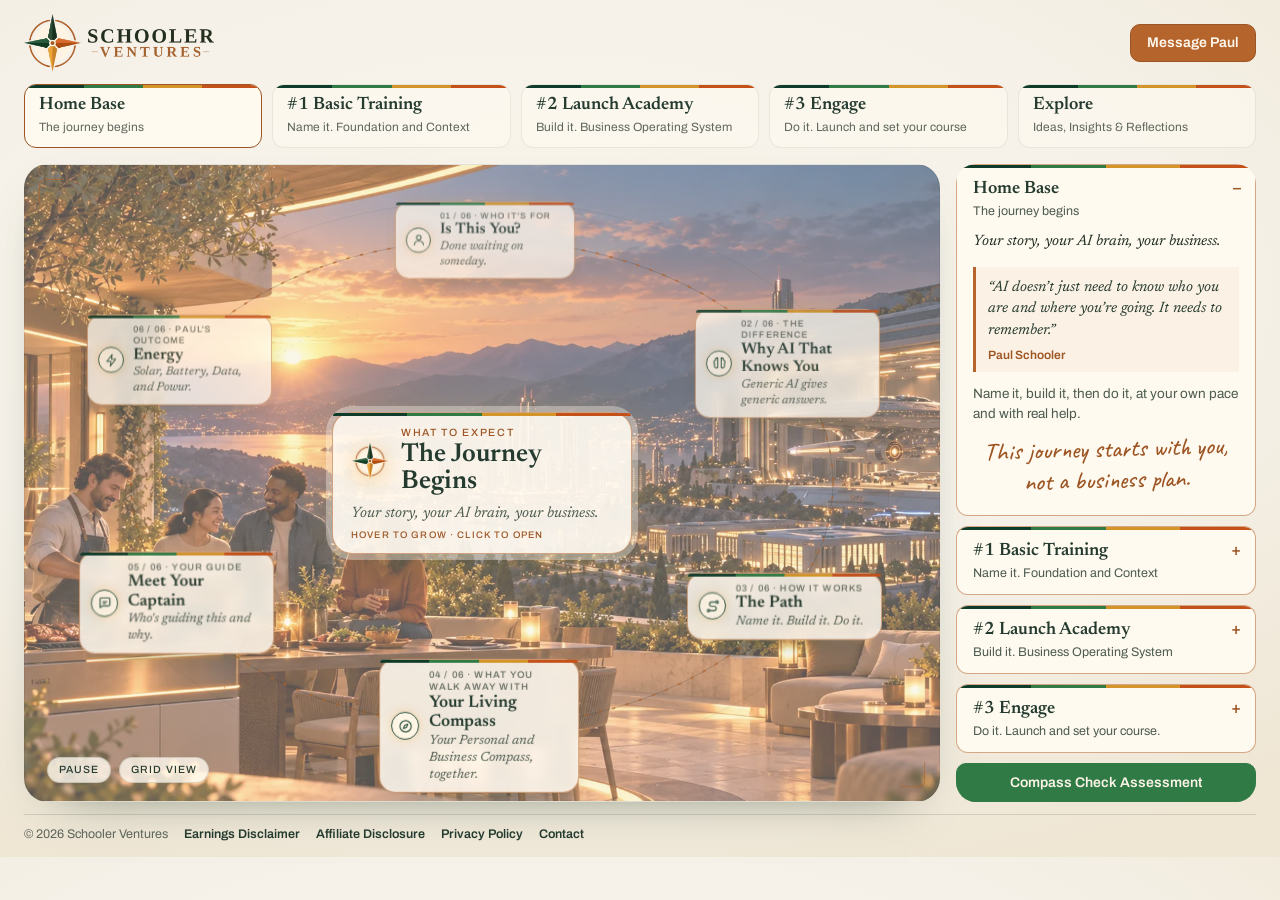
==== commit 7d6bf9cc: "Round 3: one Let's talk form on Contact, direct-link routing, Explore card wording" ====
--- a/index.html
+++ b/index.html
@@ -341,6 +341,15 @@
 /* Punch list Oct 31: testimonial "Read more" bolder and a touch larger, same gold */
 .page .pg-main details>summary{font-weight:700;font-size:14px;letter-spacing:.11em;border-bottom:1.5px solid rgba(233,168,58,.55)}
 @media (max-width:760px){.row2{grid-template-columns:1fr}}
+/* round 3: the one "Let's talk" form on the Contact page */
+.lt{margin:28px 0 8px;padding-top:22px;border-top:1px solid var(--line-2)}
+.lt h2{margin:0 0 6px}
+.lt-intro{margin:0 0 16px;color:var(--soft)}
+.lt .fs+.fs{margin-top:14px}
+.lt .row2{grid-template-columns:1fr 1fr}
+.lt-chips label{border-radius:12px;align-items:flex-start;line-height:1.35}
+.lt-chips input{margin-top:3px}
+@media (max-width:760px){.lt .row2{grid-template-columns:1fr}.lt-chips label{width:100%}}
 
 /* ---------- v4: uniform colors, smaller hub, wheels on every tab ---------- */
 .logo img{height:58px}
@@ -538,7 +547,7 @@
   <header class="top">
     <a class="logo" href="#home" aria-label="Schooler Ventures home"><img src="[data-uri]" alt="Schooler Ventures"></a>
     <span class="sp"></span>
-    <a class="btn copper" id="msgPaul" href="/contact/">Message Paul</a>
+    <a class="btn copper" id="msgPaul" href="/contact/" data-svkey="msg">Message Paul</a>
   </header>
 
   <nav aria-label="Main">
@@ -794,7 +803,7 @@
   ]},
  ex:{view:"explore",label:"Explore",
   hub:{icon:'<span class="n-dot" style="width:38px;height:38px">'+BOOK+'</span>',k:"Explore",title:"Explore",short:"Ideas, Insights &amp; Reflections",
-   more:"Read along at any stop. Each category opens into its own wheel of posts.",
+   more:"Read along at any stop. Each category opens a list of its posts.",
    btns:goV("basic-training","New here? Start at Basic Training →"),flip:"ex-hub"},
   nodes:[
    {k:"ex1",cls:"st1",dot:BOOK,name:"Personal Growth, Purpose &amp; Possibility",extra:"Category",tag:"Reflections on personal growth, faith, purpose, entrepreneurship, and finding possibility in a changing world—including the inner growth required to thrive in the AI era.",what:EX_EMPTY,lead:"Reflections on personal growth, faith, purpose, entrepreneurship, and finding possibility in a changing world—including the inner growth required to thrive in the AI era.",nolead:false,page:'<p class="ex-empty">'+EX_EMPTY+'</p>'},
@@ -926,18 +935,47 @@
   document.querySelectorAll(".view").forEach(function(s){s.hidden=s.dataset.v!==v;});
   var tabKey=v==="assessment"?"basic-training":v;
   document.querySelectorAll(".tab button").forEach(function(b){if(b.dataset.view===tabKey)b.setAttribute("aria-current","page");else b.removeAttribute("aria-current");});
-  if(("#"+v)!==location.hash){try{history.pushState(null,"","#"+v);}catch(e){}}
+  svPush(v==="home"?"/":"/#"+v);
   var W=curW();if(W)layout(W,true);
   window.scrollTo(0,0);
   if(focus){var h=document.querySelector('.view[data-v="'+v+'"] h1');h&&h.focus({preventScroll:true});}
 }
-addEventListener("popstate",function(){showView((location.hash||"#home").slice(1));});
+/* ================= URLs: /slug/ opens that page's pop-up (Netlify serves index.html for every path) =================
+   In-site navigation updates the address bar (pushState) so links can be shared and Back works. */
+var SV_ROUTE=0;
+function svPush(path){if(SV_ROUTE)return;var u=path.replace(/#.*$/,"")+location.search+(path.indexOf("#")>=0?path.slice(path.indexOf("#")):"");
+  if(u===location.pathname+location.search+location.hash)return;try{history.pushState(null,"",u);}catch(e){}}
+function keyPath(k){var m,s;if(!k)return null;
+  for(s in WPMAP.slug_to_key)if(WPMAP.slug_to_key[s]===k)return "/"+s+"/";
+  for(s in WP_POSTKEY)if(WP_POSTKEY[s]===k)return "/"+s+"/";
+  if((m=k.match(/^tag-(.+)$/)))return "/tag/"+m[1]+"/";
+  for(s in WP_CATKEY)if(WP_CATKEY[s]===k)return "/category/"+s+"/";
+  return null;}
+function pathRoute(pn){var s=String(pn||"").replace(/^\/+|\/+$/g,"");if(!s||s==="index.html")return null;
+  if(s==="launch-school")s="launch-academy";if(VIEWS.indexOf(s)>=0)return {view:s};
+  var k=wpRoute("/"+s+"/");if(k&&k!=="@home"&&k!=="wp-missing"&&FLIPS[k])return {key:k};return {unknown:1};}
+function viewOfKey(k,dflt){var nd=FLIPS[k],w=nd&&nd.alias?FLIPS[nd.alias]:nd;if(!w||w.solo)return dflt;var W=WHEELS[w.wheel];return (W&&W.view)||dflt;}
+function svRoute(initial){var r=pathRoute(location.pathname),hk=(location.hash||"").slice(1);if(hk==="launch-school")hk="launch-academy";
+  SV_ROUTE=1;try{
+  if(r&&r.key){var v=viewOfKey(r.key,initial?"home":S.view),rk=resolveKey(r.key).k;
+    if(S.open===rk)return;if(initial||S.view!==v)showView(v);
+    var fw=S.W[(FLIPS[rk]||{}).wheel];var from=(fw&&fw.ring.querySelector('[data-key="'+rk+'"]'))||(fw&&fw.hub);
+    if(S.open)swap(r.key);else if(initial)setTimeout(function(){openPage(r.key,from);},60);else openPage(r.key,from);return;}
+  if(r&&r.view){showView(r.view);if(initial){try{history.replaceState(null,"","/"+location.search+(r.view==="home"?"":"#"+r.view));}catch(e){}}return;}
+  if(r&&r.unknown&&initial){try{history.replaceState(null,"","/"+location.search+location.hash);}catch(e){}}
+  var hv=VIEWS.indexOf(hk)>=0?hk:"home";
+  if(initial){if(hv!=="home")showView(hv);else{showView("home");if(!FLIPS[hk]){try{history.replaceState(null,"",location.pathname+location.search);}catch(e){}}}
+    if(FLIPS[hk]){var fw2=S.W[FLIPS[hk].wheel];if(fw2&&fw2.cfg.view!==S.view)showView(fw2.cfg.view);setTimeout(function(){openPage(hk,(fw2&&fw2.ring.querySelector('[data-key="'+hk+'"]'))||(fw2&&fw2.hub));},60);}
+    return;}
+  if(S.open)closePage();if(hv!==S.view)showView(hv);
+  }finally{SV_ROUTE=0;}}
+addEventListener("popstate",function(){svRoute(false);});
 addEventListener("hashchange",function(){var v=(location.hash||"#home").slice(1);if(v!==S.view&&VIEWS.concat(["launch-school"]).indexOf(v)>=0)showView(v);});
 
 /* ================= page flip ================= */
 var flip,src;
 function pageHTML(k){var nd=FLIPS[k],cfg=WHEELS[nd.wheel];
-  var body=nd.page;
+  var body=nd.page;if(k==="p-contact")body=(body||"")+ltForm();
   if(body===null&&k==="bt-hub"){var a=$("bt-article").cloneNode(true);a.querySelectorAll(".btns,.next").forEach(function(x){x.remove();});body=a.innerHTML+btns(goV("launch-academy","Next: Launch Academy →",true));}
   var others=nd.solo?'':cfg.nodes.map(function(p,j){if(p.k===k)return '';return '<button type="button" '+(p.view?'data-view="'+p.view+'"':'data-jumpkey="'+p.k+'"')+'><span>'+pad(j+1)+'</span>'+p.name+'<small>'+p.tag+'</small></button>';}).join('');
   return '<div class="page-in"><p class="crumb">'+crumbHTML(nd,cfg)+'</p>'+
@@ -953,22 +991,30 @@
 function setBox(b,rot,rad){flip.style.left=b.l+"px";flip.style.top=b.t+"px";flip.style.width=b.w+"px";flip.style.height=b.h+"px";flip.style.transform="rotateY("+rot+"deg)";flip.style.borderRadius=rad+"px";}
 function full(){var d=document.documentElement;return {l:0,t:0,w:d.clientWidth,h:innerHeight};}
 function onEnd(cb){var fired=false;function f(e){if(e&&e.target!==flip)return;if(e&&e.propertyName!=="transform")return;if(fired)return;fired=true;flip.removeEventListener("transitionend",f);cb();}flip.addEventListener("transitionend",f);setTimeout(function(){f();},900);}
-function openPage(k,from){
-  if(!FLIPS[k])return;
-  if(S.open){swap(k);return;}
-  S.open=k;src=from;
+function resolveKey(k){var nd=FLIPS[k];return nd&&nd.alias&&FLIPS[nd.alias]?{k:nd.alias,pre:nd.pre||"",form:1}:{k:k,pre:"",form:0};}
+/* after a page shows: form buttons scroll to the form (and pre-check a box) */
+function afterShow(r){var pg=$("page"),f=pg&&pg.querySelector("#lets-talk");if(!f)return;
+  if(r.pre){var c=f.querySelector('input[data-int="'+r.pre+'"]');if(c)c.checked=true;}
+  if(r.form)pg.scrollTop+=f.getBoundingClientRect().top-pg.getBoundingClientRect().top-12;}
+function openPage(k0,from){
+  if(!FLIPS[k0])return;
+  if(S.open){swap(k0);return;}
+  var r=resolveKey(k0),k=r.k;if(!FLIPS[k])return;
+  S.open=k;src=from;var kp=keyPath(k);if(kp)svPush(kp);
   layer.innerHTML='<div class="flipper"><div class="face front"></div><div class="face back"><button class="x" type="button" aria-label="Close page and return">×</button><div class="page" id="page">'+pageHTML(k)+'</div></div></div>';
   flip=layer.firstChild;
   document.documentElement.style.setProperty("--vw",document.documentElement.clientWidth+"px");
   layer.hidden=false;document.body.style.overflow="hidden";
   setBox(rectOf(from),0,16);flip.offsetWidth;layer.classList.add("on");
   if(reduceMQ.matches){setBox(full(),180,0);done();}else{flip.classList.add("anim");setBox(full(),180,0);onEnd(done);}
-  function done(){var x=layer.querySelector(".x");x&&x.focus({preventScroll:true});}
+  function done(){var x=layer.querySelector(".x");x&&x.focus({preventScroll:true});afterShow(r);}
 }
-function swap(k){S.open=k;var pg=$("page");pg.innerHTML=pageHTML(k);pg.scrollTop=0;pg.firstChild.classList.add("swap");
+function swap(k0){var r=resolveKey(k0),k=r.k;if(!FLIPS[k])return;var pg=$("page");
+  if(k===S.open&&pg.querySelector("#lets-talk")){afterShow(r);return;}
+  S.open=k;var kp=keyPath(k);if(kp)svPush(kp);pg.innerHTML=pageHTML(k);pg.scrollTop=0;pg.firstChild.classList.add("swap");afterShow(r);
   var W=curW();var el=W&&W.ring.querySelector('[data-key="'+k+'"]');if(el&&mode(W)!=="stack")src=el;}
 function closePage(instant){
-  if(!S.open)return;var from=src;
+  if(!S.open)return;var from=src;if(!instant)svPush(S.view==="home"?"/":"/#"+S.view);
   function done(){layer.hidden=true;layer.classList.remove("on");layer.innerHTML="";document.body.style.overflow="";S.open=null;
     Object.keys(S.W).forEach(function(w){S.W[w].els.forEach(function(x){grow(x,false);});});
     if(!instant&&from&&from.isConnected){var f=from.querySelector(".node-main")||from;f.focus&&f.focus({preventScroll:true});}}
@@ -991,7 +1037,9 @@
     if(e.shiftKey&&document.activeElement===a){e.preventDefault();z.focus();}else if(!e.shiftKey&&document.activeElement===z){e.preventDefault();a.focus();}}
 });
 
-/* ================= forms: Message Paul + home potential (power bill upload) =================
+/* ================= the one site form: "Let's talk" (lives on the Contact page) =================
+   Every form button (Message Paul, What is my home's potential?, WordPress #talk-to-paul etc.) opens the Contact page
+   and scrolls to this form. "home-form" also pre-checks "What is my home's potential?".
    FORMS_ENDPOINT is set at build time. Empty = preview mode: nothing leaves the browser.
    At go-live it points to the Netlify Function (golive/netlify/functions/contact.mjs), which holds the
    Baserow token server-side and saves to the Schooler Ventures CRM > Contacts table. No secrets in this page. */
@@ -1001,38 +1049,38 @@
   (type==="textarea"?'<textarea class="in" id="'+id+'" name="'+id.replace(/^[a-z]+-/,'')+'"'+(req?' required':'')+' maxlength="4000"></textarea>':
   '<input class="in" id="'+id+'" name="'+id.replace(/^[a-z]+-/,'')+'" type="'+type+'"'+(req?' required':'')+' autocomplete="'+(ac||'off')+'" maxlength="200">')+'</div>';}
 function fPv(){return FORMS_ENDPOINT?'':'<div class="pv" role="note"><b>Preview</b><span>This form isn\'t connected yet, so nothing you type is sent or saved. It goes live with the finished site.</span></div>';}
-function fEnd(label){return '<p class="hp" aria-hidden="true"><label>Leave this empty <input name="company_site" tabindex="-1" autocomplete="off"></label></p>'+
-  '<label class="consent"><input type="checkbox" name="permission_to_email" value="yes"> <span>Yes, Paul can email me. I can unsubscribe anytime.</span></label>'+
-  '<div class="form-end"><button class="btn copper" type="submit">'+label+'</button>'+(FORMS_ENDPOINT?'':'<span class="hint" style="font-size:13px;color:var(--dim)">Preview only. Nothing is sent.</span>')+'</div>'+
-  '<p class="form-msg" hidden role="status"></p>';}
-var MSG_FORM='<form class="form sv-form" data-form="message" novalidate>'+fPv()+'<input type="hidden" name="form" value="message">'+
-  '<fieldset class="fs"><legend>About you</legend><div class="row2">'+fIn("m-first_name","First name","text",1,"given-name")+fIn("m-last_name","Last name","text",0,"family-name")+fIn("m-email","Email","email",1,"email")+'</div>'+
-  '<div class="row2">'+fIn("m-phone","Phone","tel",0,"tel")+'</div></fieldset>'+
-  '<fieldset class="fs"><legend>Your message</legend><div class="q"><span class="ql" id="m-int-l">I\'m interested in</span><span class="hint">Pick any that fit.</span><div class="chips" role="group" aria-labelledby="m-int-l">'+
-  ["Basic Training","Launch Academy","What is my home\u2019s potential?","Explore the business platform"].map(function(o){return '<label><input type="checkbox" name="interested_in" value="'+o+'"> '+o+'</label>';}).join('')+'</div></div>'+
-  fIn("m-message","Message","textarea",1)+'</fieldset>'+fEnd("Send to Paul")+'</form>';
-var HOME_FORM='<form class="form sv-form" data-form="home" novalidate enctype="multipart/form-data">'+fPv()+'<input type="hidden" name="form" value="home">'+
-  '<fieldset class="fs"><legend>About you</legend><div class="row2">'+fIn("h-first_name","First name","text",1,"given-name")+fIn("h-last_name","Last name","text",0,"family-name")+fIn("h-email","Email","email",1,"email")+'</div>'+
-  '<div class="row2">'+fIn("h-phone","Phone","tel",0,"tel")+'</div></fieldset>'+
-  '<fieldset class="fs"><legend>Your home</legend>'+fIn("h-street","Street address","text",1,"street-address")+'<div class="row2">'+fIn("h-city","City","text",1,"address-level2")+fIn("h-state","State","text",1,"address-level1")+fIn("h-zip","ZIP","text",1,"postal-code")+'</div>'+
-  '<div class="q"><span class="ql" id="h-solar-l">Do you already have solar?</span><div class="chips" role="radiogroup" aria-labelledby="h-solar-l"><label><input type="radio" name="has_solar" value="yes"> Yes</label><label><input type="radio" name="has_solar" value="no"> No</label></div></div>'+
-  '<div class="q"><label for="h-bill">Your power bill</label><span class="hint">A recent bill helps Paul size your system. PDF or photo (JPG, PNG, HEIC), up to 4 MB.</span><input class="in file" id="h-bill" name="bill" type="file" required accept="application/pdf,image/jpeg,image/png,image/heic,image/heif,image/webp"></div>'+
-  fIn("h-note","Anything else Paul should know?","textarea",0)+'</fieldset>'+fEnd("Send my home's details")+'</form>';
-FLIPS.msg={wheel:"home",solo:true,crumb:"Message Paul",title:"Message Paul",lead:"",nolead:true,page:MSG_FORM};
-FLIPS["home-form"]={wheel:"en",solo:true,crumb:"What is my home\u2019s potential?",title:"What is my home\u2019s potential?",lead:"",nolead:true,page:HOME_FORM+LEGAL};
+var LT_INTERESTS=[["cc","Compass Check Assessment info"],["bt","Basic Training: Building My Brains"],["la","Launch Academy: Building My Business Operating System"],["home","What is my home\u2019s potential?"],["zoom","Exploring the business (Zoom)"],["lc","Ask me how to get the Living Compass for free"]];
+var LT_DONE="Thanks! Your message is on its way to me, and I\u2019ll be in touch soon.";
+function ltForm(){return '<section class="lt" id="lets-talk" aria-labelledby="lt-h"><h2 id="lt-h">Let\u2019s talk</h2><p class="lt-intro">Tell me a little about yourself and what caught your eye, and I\u2019ll get back to you personally.</p>'+
+  '<form class="form sv-form" data-form="contact" novalidate enctype="multipart/form-data">'+fPv()+'<input type="hidden" name="form" value="contact">'+
+  '<fieldset class="fs"><legend>About you</legend><div class="row2">'+fIn("c-first_name","First name","text",1,"given-name")+fIn("c-last_name","Last name","text",0,"family-name")+'</div>'+
+  '<div class="row2">'+fIn("c-email","Email","email",1,"email")+fIn("c-phone","Phone","tel",1,"tel")+'</div></fieldset>'+
+  '<fieldset class="fs"><legend>What are you interested in?</legend><div class="q"><span class="hint" id="c-int-l">Check all that apply.</span><div class="chips lt-chips" role="group" aria-labelledby="c-int-l">'+
+  LT_INTERESTS.map(function(o){return '<label><input type="checkbox" name="interested_in" value="'+o[1]+'" data-int="'+o[0]+'"> '+o[1]+'</label>';}).join('')+'</div></div></fieldset>'+
+  '<fieldset class="fs"><legend>A bit more</legend><div class="q"><label for="c-upload">Upload a file <span class="hint">(optional)</span></label><span class="hint">For a home solar look, a recent power bill helps. A PDF or photo works, up to 4 MB.</span><input class="in file" id="c-upload" name="upload" type="file" accept="application/pdf,image/jpeg,image/png,image/heic,image/heif,image/webp"></div>'+
+  fIn("c-note","Anything else you\u2019d like me to know?","textarea",0)+'</fieldset>'+
+  '<p class="hp" aria-hidden="true"><label>Leave this empty <input name="company_site" tabindex="-1" autocomplete="off"></label></p>'+
+  '<div class="form-end"><button class="btn copper" type="submit">Submit</button>'+(FORMS_ENDPOINT?'':'<span class="hint" style="font-size:13px;color:var(--dim)">Preview only. Nothing is sent.</span>')+'</div>'+
+  '<p class="form-msg" hidden role="status"></p></form></section>';}
+/* Contact page (WordPress page 88 fills title + text above the form); the form is always added below */
+if(!FLIPS["p-contact"])FLIPS["p-contact"]={wheel:"home",solo:true,crumb:"Contact",title:"Contact",lead:"",nolead:true,page:""};
+/* old form keys now open the Contact page form */
+FLIPS.msg={wheel:"home",solo:true,alias:"p-contact",title:"Let\u2019s talk",page:""};
+FLIPS["home-form"]={wheel:"home",solo:true,alias:"p-contact",pre:"home",title:"Let\u2019s talk",page:""};
 function fMsg(f,t,bad){var m=f.querySelector(".form-msg");m.hidden=false;m.textContent=t;m.classList.toggle("bad",!!bad);m.scrollIntoView({block:"nearest"});}
 layer.addEventListener("submit",function(e){var f=e.target.closest("form.sv-form");if(!f)return;e.preventDefault();
   var bad=[].filter.call(f.querySelectorAll("[required]"),function(x){return x.type==="file"?!x.files.length:!String(x.value).trim();});
-  var em=f.querySelector('input[type="email"]');if(em&&em.value&&!/^[^\s@]+@[^\s@]+\.[^\s@]+$/.test(em.value.trim()))bad.push(em);
-  var bill=f.querySelector('input[type="file"]'),file=bill&&bill.files[0];
-  if(file&&(file.size>BILL_MAX||!BILL_TYPES.test(file.type||"")))return fMsg(f,"Please attach a PDF or photo of your bill (JPG, PNG or HEIC), up to 4 MB.",1);
+  var em=f.querySelector('input[type="email"]');if(em&&em.value&&!/^[^\s@]+@[^\s@]+\.[^\s@]+$/.test(em.value.trim())&&bad.indexOf(em)<0)bad.push(em);
+  var ph=f.querySelector('input[type="tel"]');if(ph&&ph.value.trim()&&ph.value.replace(/\D/g,"").length<7&&bad.indexOf(ph)<0)bad.push(ph);
+  var up=f.querySelector('input[type="file"]'),file=up&&up.files[0];
   f.querySelectorAll(".in").forEach(function(x){x.removeAttribute("aria-invalid");});
+  if(file&&(file.size>BILL_MAX||!BILL_TYPES.test(file.type||""))){up.setAttribute("aria-invalid","true");return fMsg(f,"Please attach a PDF or photo (JPG, PNG or HEIC), up to 4 MB.",1);}
   if(bad.length){bad.forEach(function(x){x.setAttribute("aria-invalid","true");});bad[0].focus();return fMsg(f,"Please fill in the highlighted fields.",1);}
-  if(!FORMS_ENDPOINT)return fMsg(f,"Preview only: nothing was sent or saved. On the finished site, this goes straight to Paul.");
+  if(!FORMS_ENDPOINT)return fMsg(f,"Preview only: nothing was sent or saved. On the finished site, people will see: \u201c"+LT_DONE+"\u201d");
   var btn=f.querySelector('button[type="submit"]');btn.disabled=true;
   fetch(FORMS_ENDPOINT,{method:"POST",body:new FormData(f),credentials:"same-origin"}).then(function(r){return r.json().catch(function(){return {};}).then(function(j){if(!r.ok||!j.ok)throw new Error(j.error||"HTTP "+r.status);});})
-   .then(function(){f.querySelectorAll("fieldset,.consent,.form-end").forEach(function(x){x.hidden=true;});fMsg(f,"Thank you. Paul has your message and will get back to you soon.");})
-   .catch(function(){btn.disabled=false;fMsg(f,"Sorry, that didn't go through. Please try again, or email paul@schoolerventures.com.",1);});});
+   .then(function(){f.querySelectorAll("fieldset,.form-end").forEach(function(x){x.hidden=true;});fMsg(f,LT_DONE);})
+   .catch(function(){btn.disabled=false;fMsg(f,"Sorry, that didn\u2019t go through. Please try again, or email paul@schoolerventures.com.",1);});});
 
 /* ================= assessment preview ================= */
 var q3=document.querySelectorAll('input[name="q3"]');
@@ -1045,7 +1093,7 @@
    ?wp=off shows the approved mockup wording only; ?wp=snap shows the baked snapshot without fetching. */
 var WP_API="https://content.schoolerventures.com/wp-json/wp/v2/";
 var WPMAP={"note":"Map of WordPress page id -> visible spot on the Schooler Ventures site. Generated by wplive/make_map.py; build.py embeds it.","backgrounds":{"wheel-home":30,"wheel-bt":45,"wheel-la":53,"wheel-en":61,"wheel-ex":21},"explore":{"category_order":[2,3,4,12,5,13],"categories":"Explore wheel nodes (name, description, post list)","tags":"Explore sidebar Tags","posts":"Explore sidebar Recent posts + category post lists"},"slug_to_key":{"compass-check":"p-cc","meet-paul":"n41","the-path":"n37","why-ai-that-knows-you":"n35","is-this-you":"n33","find-what-you-really-want":"bt2","tell-your-story":"bt1","build-your-brain":"bt3","set-your-goals":"la1","your-offer":"la2","your-crew":"la4","your-operating-system-and-tech-stack":"la5","your-launch-plan":"la6","earnings-disclaimer":"p-earnings","affiliate-disclosure":"p-affiliate","who-am-i":"bt-hub","prepare-to-launch":"la-hub","your-business-brain":"la3","contact":"p-contact","the-journey-begins":"journey","everything-is-energy":"en1","there-is-no-cloud":"en2","the-energy-wall":"en3","decentralized-solution":"en4","your-home":"en5","just-the-beginning":"en6","your-living-compass":"n39","energy":"n43","energy-freedom-crusaders":"en-hub","explore":"ex-hub","privacy-policy":"p-privacy"},"spots":[{"page":30,"spot":"hub","wheel":"home","fields":{"title":"center card title","excerpt":"center card short line"}},{"page":30,"spot":"flip","key":"journey","fields":{"title":"Read more page title","lead":"Read more page lead (first italic line, else excerpt)","content":"Read more page body"}},{"page":45,"spot":"hub","wheel":"bt","fields":{"title":"center card title","excerpt":"center card short line"}},{"page":45,"spot":"flip","key":"bt-hub","fields":{"title":"Read more page title","lead":"Read more page lead (first italic line, else excerpt)","content":"Read more page body"}},{"page":53,"spot":"hub","wheel":"la","fields":{"title":"center card title","excerpt":"center card short line"}},{"page":53,"spot":"flip","key":"la-hub","fields":{"title":"Read more page title","lead":"Read more page lead (first italic line, else excerpt)","content":"Read more page body"}},{"page":61,"spot":"hub","wheel":"en","fields":{"title":"center card title","excerpt":"center card short line"}},{"page":61,"spot":"flip","key":"en-hub","fields":{"title":"Read more page title","lead":"Read more page lead (first italic line, else excerpt)","content":"Read more page body"}},{"page":21,"spot":"hub","wheel":"ex","fields":{"title":"center card title","excerpt":"center card short line"}},{"page":21,"spot":"flip","key":"ex-hub","fields":{"title":"Read more page title","lead":"Read more page lead (first italic line, else excerpt)","content":"Read more page body"}},{"page":33,"spot":"node","wheel":"home","key":"n33","fields":{"title":"node name and page title","excerpt":"node short line and hover text","lead":"node page lead","content":"node page body"}},{"page":35,"spot":"node","wheel":"home","key":"n35","fields":{"title":"node name and page title","excerpt":"node short line and hover text","lead":"node page lead","content":"node page body"}},{"page":37,"spot":"node","wheel":"home","key":"n37","fields":{"title":"node name and page title","excerpt":"node short line and hover text","lead":"node page lead","content":"node page body"}},{"page":39,"spot":"node","wheel":"home","key":"n39","fields":{"title":"node name and page title","excerpt":"node short line and hover text","lead":"node page lead","content":"node page body"}},{"page":41,"spot":"node","wheel":"home","key":"n41","fields":{"title":"node name and page title","excerpt":"node short line and hover text","lead":"node page lead","content":"node page body"}},{"page":43,"spot":"node","wheel":"home","key":"n43","fields":{"title":"node name and page title","excerpt":"node short line and hover text","lead":"node page lead","content":"node page body"}},{"page":46,"spot":"node","wheel":"bt","key":"bt1","fields":{"title":"node name and page title","excerpt":"node short line and hover text","lead":"node page lead","content":"node page body"}},{"page":47,"spot":"node","wheel":"bt","key":"bt2","fields":{"title":"node name and page title","excerpt":"node short line and hover text","lead":"node page lead","content":"node page body"}},{"page":49,"spot":"node","wheel":"bt","key":"bt3","fields":{"title":"node name and page title","excerpt":"node short line and hover text","lead":"node page lead","content":"node page body"}},{"page":54,"spot":"node","wheel":"la","key":"la1","fields":{"title":"node name and page title","excerpt":"node short line and hover text","lead":"node page lead","content":"node page body"}},{"page":55,"spot":"node","wheel":"la","key":"la2","fields":{"title":"node name and page title","excerpt":"node short line and hover text","lead":"node page lead","content":"node page body"}},{"page":56,"spot":"node","wheel":"la","key":"la3","fields":{"title":"node name and page title","excerpt":"node short line and hover text","lead":"node page lead","content":"node page body"}},{"page":57,"spot":"node","wheel":"la","key":"la4","fields":{"title":"node name and page title","excerpt":"node short line and hover text","lead":"node page lead","content":"node page body"}},{"page":58,"spot":"node","wheel":"la","key":"la5","fields":{"title":"node name and page title","excerpt":"node short line and hover text","lead":"node page lead","content":"node page body"}},{"page":59,"spot":"node","wheel":"la","key":"la6","fields":{"title":"node name and page title","excerpt":"node short line and hover text","lead":"node page lead","content":"node page body"}},{"page":62,"spot":"node","wheel":"en","key":"en1","fields":{"title":"node name and page title","excerpt":"node short line and hover text","lead":"node page lead","content":"node page body"}},{"page":63,"spot":"node","wheel":"en","key":"en2","fields":{"title":"node name and page title","excerpt":"node short line and hover text","lead":"node page lead","content":"node page body"}},{"page":64,"spot":"node","wheel":"en","key":"en3","fields":{"title":"node name and page title","excerpt":"node short line and hover text","lead":"node page lead","content":"node page body"}},{"page":65,"spot":"node","wheel":"en","key":"en4","fields":{"title":"node name and page title","excerpt":"node short line and hover text","lead":"node page lead","content":"node page body"}},{"page":66,"spot":"node","wheel":"en","key":"en5","fields":{"title":"node name and page title","excerpt":"node short line and hover text","lead":"node page lead","content":"node page body"}},{"page":67,"spot":"node","wheel":"en","key":"en6","fields":{"title":"node name and page title","excerpt":"node short line and hover text","lead":"node page lead","content":"node page body"}},{"page":30,"spot":"acc","view":"v-home","box":1,"fields":{"excerpt":".acc-t (box subtitle line)"}},{"page":30,"spot":"acc","view":"v-basic-training","box":1,"fields":{"excerpt":".acc-t (box subtitle line)"}},{"page":30,"spot":"acc","view":"v-launch-academy","box":1,"fields":{"excerpt":".acc-t (box subtitle line)"}},{"page":30,"spot":"acc","view":"v-engage","box":1,"fields":{"excerpt":".acc-t (box subtitle line)"}},{"page":45,"spot":"acc","view":"v-home","box":2,"fields":{"title":".acc-t (box subtitle line)","excerpt":"first body paragraph"}},{"page":45,"spot":"acc","view":"v-basic-training","box":2,"fields":{"title":".acc-t (box subtitle line)","excerpt":"first body paragraph"}},{"page":45,"spot":"acc","view":"v-launch-academy","box":2,"fields":{"title":".acc-t (box subtitle line)","excerpt":"first body paragraph"}},{"page":45,"spot":"acc","view":"v-engage","box":2,"fields":{"title":".acc-t (box subtitle line)","excerpt":"first body paragraph"}},{"page":53,"spot":"acc","view":"v-home","box":3,"fields":{"title":".acc-t (box subtitle line)","excerpt":"first body paragraph"}},{"page":53,"spot":"acc","view":"v-basic-training","box":3,"fields":{"title":".acc-t (box subtitle line)","excerpt":"first body paragraph"}},{"page":53,"spot":"acc","view":"v-launch-academy","box":3,"fields":{"title":".acc-t (box subtitle line)","excerpt":"first body paragraph"}},{"page":53,"spot":"acc","view":"v-engage","box":3,"fields":{"title":".acc-t (box subtitle line)","excerpt":"first body paragraph"}},{"page":61,"spot":"acc","view":"v-home","box":4,"fields":{"title":".acc-t (box subtitle line)","excerpt":"first body paragraph"}},{"page":61,"spot":"acc","view":"v-basic-training","box":4,"fields":{"title":".acc-t (box subtitle line)","excerpt":"first body paragraph"}},{"page":61,"spot":"acc","view":"v-launch-academy","box":4,"fields":{"title":".acc-t (box subtitle line)","excerpt":"first body paragraph"}},{"page":61,"spot":"acc","view":"v-engage","box":4,"fields":{"title":".acc-t (box subtitle line)","excerpt":"first body paragraph"}},{"page":123,"spot":"cc","fields":{"excerpt":"Compass Check button hover headline (all tabs)"}},{"page":41,"spot":"about","fields":{"excerpt":"Explore sidebar About Me text"}},{"page":88,"spot":"solo","key":"p-contact","fields":{"title":"overlay page title","lead":"overlay lead","content":"overlay page body"}},{"page":3,"spot":"solo","key":"p-privacy","fields":{"title":"overlay page title","lead":"overlay lead","content":"overlay page body"}},{"page":85,"spot":"solo","key":"p-earnings","fields":{"title":"overlay page title","lead":"overlay lead","content":"overlay page body"}},{"page":86,"spot":"solo","key":"p-affiliate","fields":{"title":"overlay page title","lead":"overlay lead","content":"overlay page body"}},{"page":123,"spot":"solo","key":"p-cc","fields":{"title":"overlay page title","lead":"overlay lead","content":"overlay page body"}}],"pages_without_a_spot":{"48":"Your Values and Voice","50":"What You Walk Away With","51":"Is It Right for Me?","26":"Compass: Build Your Personal Brain (DRAFT v0, unpublished)"},"spots_without_a_wp_page":["Basic Training nodes Captain, Compass, Manifest, Logbook","Course correction page","center card \"more\" paragraphs","accordion quotes and handwritten lines","tab names and tab sublines","header, footer, Compass Check button label and hover quote","Explore sidebar Socials"]};
-var WPSNAP={"fetched":"2026-10-31 10:37 PDT","pages":{"123":{"title":"Compass Check Assessment","excerpt":"<p>The first conversation between you, your AI and your Digital Brain.<\/p>\n","content":"<p><em>The first conversation between you, your AI and your Digital Brain.<\/em><\/p>\n<blockquote><p>AI doesn&#8217;t just need to know who you are and where you&#8217;re going. It needs to remember.<\/p><cite>\u2014 Paul<\/cite><\/blockquote>\n<h3>Your AI is only as good as what it knows about you.<\/h3>\n<p>Right now, most AI starts from zero every time you open it. It doesn&#8217;t know your story, what you value or where you&#8217;re headed. So it guesses. Compass Check changes that.<\/p>\n<h3>What it is<\/h3>\n<p>Compass Check is a guided conversation with your own AI. You answer 22 questions across five areas of your life and work. There are no right or wrong answers, no score and no label. It&#8217;s just you, getting clear.<\/p>\n<h3>The five areas<\/h3>\n<ol>\n<li><strong>Mindset:<\/strong> how you handle change, risk and new ideas.<\/li>\n<li><strong>AI and tech comfort:<\/strong> where you stand with AI and the tools you use every day.<\/li>\n<li><strong>Capacity:<\/strong> the time you really have and how you follow through.<\/li>\n<li><strong>Support:<\/strong> the people around you and how you like to learn.<\/li>\n<li><strong>Direction:<\/strong> why now, and where you want to be a year from now.<\/li>\n<\/ol>\n<h3>What you walk away with<\/h3>\n<p>When you finish, you get your <strong>Context Report<\/strong>. It isn&#8217;t a grade or a verdict. It&#8217;s a clear picture of you, in your own words, across all five areas.<\/p>\n<p>It&#8217;s yours to keep. Use it however you like, paste it into any AI, or take it to MyGentic and grow it into your own personal brain. Either way, it&#8217;s the seed foundation your AI has been missing.<\/p>\n<h3>What people are saying<\/h3>\n<blockquote><p>Twenty-two chapters into building my own Living Compass, I can say this clearly: it has become the most powerful practice of self-reflection and intentional living I have ever known \u2014 and the most practical tool I have found for performing at a higher level in business.<\/p><cite>\u2014 Michael<\/cite><\/blockquote>\n\n<details class=\"wp-block-details is-layout-flow wp-block-details-is-layout-flow\"><summary>Read more<\/summary>\n<p class=\"wp-block-paragraph\">I have spent years building and leading businesses \u2014 as a restaurateur, contractor, business owner, speaker, and event coordinator. Along the way I have worked with many counselors, coaches, and mentors. None of them created the kind of lasting shift I am experiencing through the Living Compass.<\/p>\n\n\n\n<p class=\"wp-block-paragraph\">Twenty-two chapters into building my own Living Compass, I can say this clearly: it has become the most powerful practice of self-reflection and intentional living I have ever known \u2014 and the most practical tool I have found for performing at a higher level in business.<\/p>\n\n\n\n<p class=\"wp-block-paragraph\">Through the questions and prompts \u2014 some that feel like a trusted friend, others that reach the depth of a skilled psychologist \u2014 I have identified the core of who I actually am and the philosophy by which I want to live. For me, that philosophy is simple and absolute: life is meant to be entertaining and pleasurable in every dimension \u2014 physical, emotional, intellectual, and financial. Not as excess, but as full, awake appreciation of being alive. The joy of simply living.<\/p>\n\n\n\n<p class=\"wp-block-paragraph\">That clarity does not stay private. It shows up in every professional interaction. When I am aligned with who I truly am, I connect more naturally with clients, team members, and partners. Conversations become more genuine. Trust forms faster. I listen better, respond with greater presence, and create value more consistently. The result has been greater connection, higher achievement, and the ability to accomplish more in business than ever before \u2014 not through pressure or technique alone, but through the quality of the person showing up.<\/p>\n\n\n\n<p class=\"wp-block-paragraph\">The Living Compass does not force change. It reveals. It shows me, without judgment, the moments I am living and working as the man I intend to be and those moments, I am not. It gives me a clear pathway forward and daily awareness that keep me aligned with that deeper identity. When I look in the mirror now, I am learning to recognize the person looking back as someone I am already becoming \u2014 and, more importantly, someone I already am. That same recognition carries into the workplace. I am less reactive to obstacles, less distracted by peer pressure or external expectations, and more intentional about how I present myself and the value I offer.<\/p>\n\n\n\n<p class=\"wp-block-paragraph\">It has taught me that obstacles and daily challenges \u2014 in life or in business \u2014 are not the point. How I respond to them is. I am learning not to judge others (or myself), because we never truly walk in another\u2019s shoes. What we see is only an anecdote. What matters is the quality of my own presence and response. That shift alone has improved how I lead, sell, serve, and collaborate.<\/p>\n\n\n\n<p class=\"wp-block-paragraph\">This practice is helping me become more appreciative, more consistently happy to be alive, and more able to share the best version of myself with others \u2014 not as performance, but as quiet example. Sometimes that presence becomes a light. Sometimes it simply invites another person into their own reflection. Either outcome is enough. In business, that same presence translates into stronger relationships, clearer communication, and results that feel sustainable rather than forced.<\/p>\n\n\n\n<p class=\"wp-block-paragraph\">For salespeople, entrepreneurs, business owners, and anyone who wants both personal integrity and professional success, the Living Compass offers something rare: a living reference point you can return to when you stumble, when the day feels heavy, or when you simply want to know whether the face in the mirror still matches the person \u2014 and the professional \u2014 you intend to be.<\/p>\n\n\n\n<p class=\"wp-block-paragraph\">It is not therapy. It is not coaching. It is a daily, evolving conversation with the truth of who you are and who you are becoming \u2014 and that conversation is making me more effective, more connected, and more capable in every area of my work and life.<\/p>\n\n\n\n<p class=\"wp-block-paragraph\">I am still evolving. I am not yet where I ultimately desire to be. But I am that man. And every day the Living Compass helps me live and work more fully as him.<\/p>\n\n\n\n<p class=\"wp-block-paragraph\">Thank you.<\/p>\n\n\n\n<p class=\"wp-block-paragraph\">\u2014 Michael<\/p>\n<\/details>\n\n<h3>How to get it<\/h3>\n<p>Access opens soon on the MyGentic marketplace.<\/p>\n","featured_media":0,"slug":"compass-check","link":"https://content.schoolerventures.com/compass-check/"},"41":{"title":"Meet Your Captain","excerpt":"<p>Paul SchoolerFounder, Schooler Ventures \u00b7 AI, Systems, Leadership and Adoption \u00b7 Energy Freedom Crusader In 1980, at 13, a neighbor offered me $4 an hour to move a pile of dirt across his yard. I asked for $20 for the job instead, then hired my little brother for $5. We finished in an hour. Minimum [&hellip;]<\/p>\n","content":"<p><strong>Paul Schooler<\/strong><br /><em>Founder, Schooler Ventures \u00b7 AI, Systems, Leadership and Adoption \u00b7 Energy Freedom Crusader<\/em><\/p>\n<p>In 1980, at 13, a neighbor offered me $4 an hour to move a pile of dirt across his yard. I asked for $20 for the job instead, then hired my little brother for $5. We finished in an hour. Minimum wage was $3.10. That day taught me two things I&#8217;ve built my life on: income is negotiable, and leverage changes everything.<\/p>\n<p>The road from there wasn&#8217;t straight. I flunked out of college, ended up in the Navy and became fascinated by leadership. Why do some leaders ask and people gladly follow, while others ask and nobody moves? I&#8217;ve spent my life chasing that question, in business and in myself. I&#8217;ve failed more times than I can count, and I&#8217;ve never stopped dreaming.<\/p>\n<h3>What I do now<\/h3>\n<p>I help owner-led businesses, independent operators, tradespeople and emerging leaders turn what they know into clarity, structure and consistent action. Most of the time, the real problem isn&#8217;t the technology. It&#8217;s clarity, ownership, process or leadership. So we start there.<\/p>\n<p>My method builds in order: business memory, then business knowledge, then operations, then automation, and only then AI. <strong>Standardize the methodology. Customize the implementation.<\/strong> The goal is always a person or business that&#8217;s more capable and less dependent, on me or on any one tool.<\/p>\n<h3>What I believe<\/h3>\n<p>It starts with purpose. Then you build the mindset, gain the skillset, create a simple process and serve somebody. No hype, no magic tools, no promises I can&#8217;t back up. Just honest progress, human judgment and the next right step.<\/p>\n<h3>Why I&#8217;m here<\/h3>\n<p>I&#8217;m not teaching from the top of the mountain. I&#8217;m walking this road myself, one step ahead, building an AI that knows and remembers me and turning my own clarity into a business. I&#8217;d rather help you start than watch you wait on someday.<\/p>\n<p><em>Faith over fear.<\/em><\/p>\n","featured_media":0,"slug":"meet-paul","link":"https://content.schoolerventures.com/meet-paul/"},"37":{"title":"The Path","excerpt":"<p>Everyone starts at Basic Training. You go at your own pace. Back to The Journey Begins<\/p>\n","content":"\n<ul class=\"wp-block-list\">\n<li>#1 Basic Training: Name it. Foundation and context (30 days).<\/li>\n\n\n\n<li>#2 Launch Academy: Build it. Your business operating system (90 days from start).<\/li>\n\n\n\n<li>#3 Engage: Do it. Launch and set your course.<\/li>\n<\/ul>\n\n\n\n<p class=\"wp-block-paragraph\">Everyone starts at Basic Training. You go at your own pace.<\/p>\n\n\n\n<p class=\"wp-block-paragraph\"><a href=\"/the-journey-begins/\">Back to The Journey Begins<\/a><\/p>\n\n","featured_media":0,"slug":"the-path","link":"https://content.schoolerventures.com/the-path/"},"35":{"title":"Why AI That Knows You","excerpt":"<p>When you ask most AI tools for help, you get the same answers everyone else gets, because they don&#8217;t know you. Here you build a personal AI brain that holds your story, your values, your experience and your goals. From then on, the help you get is built around who you are. Back to The [&hellip;]<\/p>\n","content":"\n<p class=\"wp-block-paragraph\">When you ask most AI tools for help, you get the same answers everyone else gets, because they don&#8217;t know you.<\/p>\n\n\n\n<p class=\"wp-block-paragraph\">Here you build a personal AI brain that holds your story, your values, your experience and your goals. From then on, the help you get is built around who you are.<\/p>\n\n\n\n<p class=\"wp-block-paragraph\"><a href=\"/the-journey-begins/\">Back to The Journey Begins<\/a><\/p>\n\n","featured_media":0,"slug":"why-ai-that-knows-you","link":"https://content.schoolerventures.com/why-ai-that-knows-you/"},"33":{"title":"Is This You?","excerpt":"<p>You&#8217;ve thought about a different life or your own business for a long time. The days fill up, doubt creeps in, and someday keeps moving. This is for people who are done waiting. People who&#8217;ve tried before and still won&#8217;t quit. You don&#8217;t need a plan yet, and you don&#8217;t need any AI experience. You [&hellip;]<\/p>\n","content":"\n<p class=\"wp-block-paragraph\">You&#8217;ve thought about a different life or your own business for a long time. The days fill up, doubt creeps in, and someday keeps moving.<\/p>\n\n\n\n<p class=\"wp-block-paragraph\">This is for people who are done waiting. People who&#8217;ve tried before and still won&#8217;t quit. You don&#8217;t need a plan yet, and you don&#8217;t need any AI experience. You just need to be ready to start.<\/p>\n\n\n\n<p class=\"wp-block-paragraph\"><a href=\"/the-journey-begins/\">Back to The Journey Begins<\/a><\/p>\n\n","featured_media":0,"slug":"is-this-you","link":"https://content.schoolerventures.com/is-this-you/"},"47":{"title":"Find What You Really Want","excerpt":"<p>It&#8217;s easy to say you want more money or more time. This step goes underneath that to find what you really want and why. Once that&#8217;s clear, every decision after it gets easier. Back to Who am I?<\/p>\n","content":"\n<p class=\"wp-block-paragraph\">It&#8217;s easy to say you want more money or more time. This step goes underneath that to find what you really want and why.<\/p>\n\n\n\n<p class=\"wp-block-paragraph\">Once that&#8217;s clear, every decision after it gets easier.<\/p>\n\n\n\n<p class=\"wp-block-paragraph\"><a href=\"/who-am-i/\">Back to Who am I?<\/a><\/p>\n\n\n","featured_media":0,"slug":"find-what-you-really-want","link":"https://content.schoolerventures.com/find-what-you-really-want/"},"46":{"title":"Tell Your Story","excerpt":"<p>Every good plan starts with knowing where you&#8217;ve come from. In this step you tell your story: the wins, the hard parts, and the turning points. Nothing here is wasted. Your story is what makes your AI brain yours. Back to Who am I?<\/p>\n","content":"\n<p class=\"wp-block-paragraph\">Every good plan starts with knowing where you&#8217;ve come from. In this step you tell your story: the wins, the hard parts, and the turning points.<\/p>\n\n\n\n<p class=\"wp-block-paragraph\">Nothing here is wasted. Your story is what makes your AI brain yours.<\/p>\n\n\n\n<p class=\"wp-block-paragraph\"><a href=\"/who-am-i/\">Back to Who am I?<\/a><\/p>\n\n\n","featured_media":0,"slug":"tell-your-story","link":"https://content.schoolerventures.com/tell-your-story/"},"48":{"title":"Your Values and Voice","excerpt":"<p>Your values guide your choices. Your voice is how you sound when you&#8217;re being yourself. Naming both means your AI brain can help you in a way that fits who you are, not who someone else is. Back to Who am I?<\/p>\n","content":"\n<p class=\"wp-block-paragraph\">Your values guide your choices. Your voice is how you sound when you&#8217;re being yourself.<\/p>\n\n\n\n<p class=\"wp-block-paragraph\">Naming both means your AI brain can help you in a way that fits who you are, not who someone else is.<\/p>\n\n\n\n<p class=\"wp-block-paragraph\"><a href=\"/who-am-i/\">Back to Who am I?<\/a><\/p>\n\n\n","featured_media":0,"slug":"your-values-and-voice","link":"https://content.schoolerventures.com/your-values-and-voice/"},"49":{"title":"Build Your Brain","excerpt":"<p>This is where it comes together. Everything you&#8217;ve named goes into a personal AI brain. From then on, the AI you work with knows who it&#8217;s helping. No AI experience needed; we do it together. Back to Who am I?<\/p>\n","content":"\n<p class=\"wp-block-paragraph\">This is where it comes together. Everything you&#8217;ve named goes into a personal AI brain.<\/p>\n\n\n\n<p class=\"wp-block-paragraph\">From then on, the AI you work with knows who it&#8217;s helping. No AI experience needed; we do it together.<\/p>\n\n\n\n<p class=\"wp-block-paragraph\"><a href=\"/who-am-i/\">Back to Who am I?<\/a><\/p>\n\n\n","featured_media":0,"slug":"build-your-brain","link":"https://content.schoolerventures.com/build-your-brain/"},"54":{"title":"Set Your Goals","excerpt":"<p>Basic Training showed you what you really want. Here you turn it into clear business goals with a timeline. Everything else in Launch Academy is built to hit those goals. Back to Prepare to Launch<\/p>\n","content":"\n<p class=\"wp-block-paragraph\">Basic Training showed you what you really want. Here you turn it into clear business goals with a timeline.<\/p>\n\n\n\n<p class=\"wp-block-paragraph\">Everything else in Launch Academy is built to hit those goals.<\/p>\n\n\n\n<p class=\"wp-block-paragraph\"><a href=\"/prepare-to-launch/\">Back to Prepare to Launch<\/a><\/p>\n\n\n","featured_media":0,"slug":"set-your-goals","link":"https://content.schoolerventures.com/set-your-goals/"},"55":{"title":"Your Offer","excerpt":"<p>A business needs something to sell. In this step you shape your offer: what it is, who it&#8217;s for, and the price. Your business brain helps you get it clear and say it simply. Back to Prepare to Launch<\/p>\n","content":"\n<p class=\"wp-block-paragraph\">A business needs something to sell. In this step you shape your offer: what it is, who it&#8217;s for, and the price.<\/p>\n\n\n\n<p class=\"wp-block-paragraph\">Your business brain helps you get it clear and say it simply.<\/p>\n\n\n\n<p class=\"wp-block-paragraph\"><a href=\"/prepare-to-launch/\">Back to Prepare to Launch<\/a><\/p>\n\n\n","featured_media":0,"slug":"your-offer","link":"https://content.schoolerventures.com/your-offer/"},"57":{"title":"Your Crew","excerpt":"<p>Your crew is a team of AI teammates. Each one has a job, and each one draws on your brains, so it knows who you are and how your business runs. This is the key to the whole thing: you lead, and your crew does the work. Back to Prepare to Launch<\/p>\n","content":"\n<p class=\"wp-block-paragraph\">Your crew is a team of AI teammates. Each one has a job, and each one draws on your brains, so it knows who you are and how your business runs.<\/p>\n\n\n\n<p class=\"wp-block-paragraph\">This is the key to the whole thing: you lead, and your crew does the work.<\/p>\n\n\n\n<p class=\"wp-block-paragraph\"><a href=\"/prepare-to-launch/\">Back to Prepare to Launch<\/a><\/p>\n\n\n","featured_media":0,"slug":"your-crew","link":"https://content.schoolerventures.com/your-crew/"},"58":{"title":"Your Operating System and Tech Stack","excerpt":"<p>Your tech stack is the set of tools your business runs on, such as your site, CRM, email and calendar. Your operating system is the daily and weekly rhythm that ties the tools, your crew and your brains together. Back to Prepare to Launch<\/p>\n","content":"\n<p class=\"wp-block-paragraph\">Your tech stack is the set of tools your business runs on, such as your site, CRM, email and calendar.<\/p>\n\n\n\n<p class=\"wp-block-paragraph\">Your operating system is the daily and weekly rhythm that ties the tools, your crew and your brains together.<\/p>\n\n\n\n<p class=\"wp-block-paragraph\"><a href=\"/prepare-to-launch/\">Back to Prepare to Launch<\/a><\/p>\n\n\n","featured_media":0,"slug":"your-operating-system-and-tech-stack","link":"https://content.schoolerventures.com/your-operating-system-and-tech-stack/"},"59":{"title":"Your Launch Plan","excerpt":"<p>The last step brings it all together: goals, offer, business brain, crew and tech stack. You leave with a launch plan and step into Engage ready to go. Back to Prepare to Launch<\/p>\n","content":"\n<p class=\"wp-block-paragraph\">The last step brings it all together: goals, offer, business brain, crew and tech stack.<\/p>\n\n\n\n<p class=\"wp-block-paragraph\">You leave with a launch plan and step into Engage ready to go.<\/p>\n\n\n\n<p class=\"wp-block-paragraph\"><a href=\"/prepare-to-launch/\">Back to Prepare to Launch<\/a><\/p>\n\n\n","featured_media":0,"slug":"your-launch-plan","link":"https://content.schoolerventures.com/your-launch-plan/"},"85":{"title":"Earnings Disclaimer","excerpt":"<p>Last updated: October 28, 2026 I want to be straight with you. Nothing on this site is a promise of income, earnings or savings. Every person&#8217;s results are different, and some people earn nothing at all. The Platform: Powur&#8217;s official Income Disclaimer The business platform I share on this site is Powur. Here is Powur&#8217;s [&hellip;]<\/p>\n","content":"\n<p class=\"wp-block-paragraph\">Last updated: October 28, 2026<\/p>\n\n\n<p class=\"wp-block-paragraph\">I want to be straight with you. Nothing on this site is a promise of income, earnings or savings. Every person&#8217;s results are different, and some people earn nothing at all.<\/p>\n\n\n<h2 class=\"wp-block-heading\">The Platform: Powur&#8217;s official Income Disclaimer<\/h2>\n\n\n<p class=\"wp-block-paragraph\">The business platform I share on this site is Powur. Here is Powur&#8217;s official Income Disclaimer, word for word:<\/p>\n\n\n<blockquote class=\"wp-block-quote is-layout-flow wp-block-quote-is-layout-flow\">\n<p class=\"wp-block-paragraph\">There are no guarantees regarding income in POWUR. The success or failure of each Consultant like in any other business, depends upon each Consultant&#8217;s skills and personal effort. Earning levels for POWUR Independent Consultants that appear are examples and should not be construed as typical or average. Income level achievements are dependent upon the individual Consultant&#8217;s business skills, personal ambition, time, commitment, activity, and demographic factors.<\/p>\n<\/blockquote>\n\n\n<blockquote class=\"wp-block-quote is-layout-flow wp-block-quote-is-layout-flow\">\n<p class=\"wp-block-paragraph\">The Company does not guarantee or imply any specific earnings or income. Individual income results may vary significantly and are based on many factors, including a Consultant&#8217;s individual efforts, business experience and skills. The Company makes no guarantee or representation as to the level of success, if any, Consultants may achieve by selling any product or in soliciting Consultants or retail customers.<\/p>\n<\/blockquote>\n\n\n<blockquote class=\"wp-block-quote is-layout-flow wp-block-quote-is-layout-flow\">\n<p class=\"wp-block-paragraph\">Any earnings information or statements regarding income in the Compensation Plan are solely to explain the Compensation Plan and are not representations or guarantees of any earnings or income.<\/p>\n<\/blockquote>\n\n\n<h2 class=\"wp-block-heading\">Income Disclosure Statement<\/h2>\n\n\n<p class=\"wp-block-paragraph\"><strong>IMPORTANT &#8211; Please see the Powur Income Disclosure Statement at <a href=\"https://ids.powur.com/\">https://ids.powur.com/<\/a> for complete information about Seller earnings with Powur.<\/strong><\/p>\n\n\n<h2 class=\"wp-block-heading\">AI Compute Node Hosting<\/h2>\n\n\n<p class=\"wp-block-paragraph\"><strong>Earnings are not guaranteed and depend on utilization, workload demand, pricing and collections.<\/strong><\/p>\n\n\n<h2 class=\"wp-block-heading\">Energy savings<\/h2>\n\n\n<p class=\"wp-block-paragraph\">Solar and battery savings depend on your home, your usage, your utility&#8217;s rates and many other factors. I don&#8217;t promise any specific savings, and I won&#8217;t tell you you&#8217;ll never have an electric bill again.<\/p>\n\n\n<h2 class=\"wp-block-heading\">Everything else on this site<\/h2>\n\n\n<p class=\"wp-block-paragraph\">The training, stories and ideas here are for education and inspiration. Success takes commitment, effort and skill. Any examples are just that, examples, and are not typical or guaranteed. Please do your own research and talk to a qualified advisor before making financial decisions.<\/p>\n\n","featured_media":0,"slug":"earnings-disclaimer","link":"https://content.schoolerventures.com/earnings-disclaimer/"},"86":{"title":"Affiliate Disclosure","excerpt":"<p>Last updated: October 28, 2026 Some of the links and recommendations on this site may earn me money. I want you to know that up front. How I may be paid What that means for you As far as I know, using my links generally doesn&#8217;t change the price you pay, but each company sets [&hellip;]<\/p>\n","content":"\n<p class=\"wp-block-paragraph\">Last updated: October 28, 2026<\/p>\n\n\n<p class=\"wp-block-paragraph\">Some of the links and recommendations on this site may earn me money. I want you to know that up front.<\/p>\n\n\n<h2 class=\"wp-block-heading\">How I may be paid<\/h2>\n\n\n<ul class=\"wp-block-list\">\n<li><strong>The Platform (Powur).<\/strong> I&#8217;m an independent Powur seller. If you buy a solar or battery system, or join the business through my link, I may earn commissions or other compensation from Powur.<\/li>\n\n\n<li><strong>Referrals.<\/strong> I may be paid when someone I refer becomes a customer or partner.<\/li>\n\n\n<li><strong>Affiliate links.<\/strong> Some links to products, tools or services may be affiliate links. If you buy through them, I may earn a commission.<\/li>\n\n<\/ul>\n\n\n<h2 class=\"wp-block-heading\">What that means for you<\/h2>\n\n\n<p class=\"wp-block-paragraph\">As far as I know, using my links generally doesn&#8217;t change the price you pay, but each company sets its own prices and terms, so please check with them. I only share things I believe in, and being paid never changes my honest opinion.<\/p>\n\n\n<p class=\"wp-block-paragraph\">This disclosure follows the spirit of the U.S. Federal Trade Commission&#8217;s guidance on endorsements: when there&#8217;s a money connection, you deserve to know.<\/p>\n\n\n<p class=\"wp-block-paragraph\">Nothing here is a promise of income or savings. See the <a href=\"/earnings-disclaimer\">Earnings Disclaimer<\/a>.<\/p>\n\n\n<p class=\"wp-block-paragraph\">Questions? Email me at <a href=\"mailto:paul@schoolerventures.com\">paul@schoolerventures.com<\/a>.<\/p>\n\n","featured_media":0,"slug":"affiliate-disclosure","link":"https://content.schoolerventures.com/affiliate-disclosure/"},"45":{"title":"Who Am I?","excerpt":"<p>Basic Training: Name it. Foundation and context. Everyone starts here. Over 30 days you tell your story, get clear on what you really want, name your values, and build a personal AI brain that holds it all. You start with a question: who am I? You finish with an answer you can use: who I [&hellip;]<\/p>\n","content":"\n<p class=\"wp-block-paragraph\"><em>Basic Training: Name it. Foundation and context.<\/em><\/p>\n\n\n\n<p class=\"wp-block-paragraph\">Everyone starts here. Over 30 days you tell your story, get clear on what you really want, name your values, and build a personal AI brain that holds it all.<\/p>\n\n\n\n<p class=\"wp-block-paragraph\">You start with a question: who am I? You finish with an answer you can use: who I am. That answer becomes your Personal Compass.<\/p>\n\n\n\n<div class=\"wp-block-buttons is-layout-flex wp-block-buttons-is-layout-flex\">\n<div class=\"wp-block-button\"><a class=\"wp-block-button__link wp-element-button\">Start Basic Training<\/a><\/div>\n<\/div>\n\n\n","featured_media":128,"slug":"who-am-i","link":"https://content.schoolerventures.com/who-am-i/"},"50":{"title":"What You Walk Away With","excerpt":"<p>You finish Basic Training with your Personal Compass, a personal AI brain built from your own story, wants, values and voice. It&#8217;s yours to use every day, and it&#8217;s the foundation for Launch Academy if you choose to keep going. Back to Who am I?<\/p>\n","content":"\n<p class=\"wp-block-paragraph\">You finish Basic Training with your Personal Compass, a personal AI brain built from your own story, wants, values and voice.<\/p>\n\n\n\n<p class=\"wp-block-paragraph\">It&#8217;s yours to use every day, and it&#8217;s the foundation for Launch Academy if you choose to keep going.<\/p>\n\n\n\n<p class=\"wp-block-paragraph\"><a href=\"/who-am-i/\">Back to Who am I?<\/a><\/p>\n\n\n","featured_media":0,"slug":"what-you-walk-away-with","link":"https://content.schoolerventures.com/what-you-walk-away-with/"},"53":{"title":"Prepare to Launch","excerpt":"<p>Launch Academy: Build it. Business Operating System. Launch Academy is where what you found in Basic Training becomes a business. Within 90 days from start, you set your goals, shape your offer, build your Business Compass, and build your crew of AI teammates on a simple tech stack. You leave with an AI business operating [&hellip;]<\/p>\n","content":"\n<p class=\"wp-block-paragraph\"><em>Launch Academy: Build it. Business Operating System.<\/em><\/p>\n\n\n\n<p class=\"wp-block-paragraph\">Launch Academy is where what you found in Basic Training becomes a business. Within 90 days from start, you set your goals, shape your offer, build your Business Compass, and build your crew of AI teammates on a simple tech stack.<\/p>\n\n\n\n<p class=\"wp-block-paragraph\">You leave with an AI business operating system that runs with you, and a plan to launch.<\/p>\n\n\n\n<div class=\"wp-block-buttons is-layout-flex wp-block-buttons-is-layout-flex\">\n<div class=\"wp-block-button\"><a class=\"wp-block-button__link wp-element-button\" href=\"/contact/\">Ask about Launch Academy<\/a><\/div>\n<\/div>\n\n\n","featured_media":129,"slug":"prepare-to-launch","link":"https://content.schoolerventures.com/prepare-to-launch/"},"56":{"title":"Your Business Brain","excerpt":"<p>In Basic Training your Personal Compass learned who you are. Now you build your Business Compass, which holds how your business runs: your offer, your customers, your voice and your processes. Every part of the business draws on it. Back to Prepare to Launch<\/p>\n","content":"\n<p class=\"wp-block-paragraph\">In Basic Training your Personal Compass learned who you are. Now you build your Business Compass, which holds how your business runs: your offer, your customers, your voice and your processes.<\/p>\n\n\n\n<p class=\"wp-block-paragraph\">Every part of the business draws on it.<\/p>\n\n\n\n<p class=\"wp-block-paragraph\"><a href=\"/prepare-to-launch/\">Back to Prepare to Launch<\/a><\/p>\n\n\n","featured_media":0,"slug":"your-business-brain","link":"https://content.schoolerventures.com/your-business-brain/"},"51":{"title":"Is It Right for Me?","excerpt":"<p>Basic Training is for people who are ready to stop waiting and start. You don&#8217;t need a business plan, and you don&#8217;t need any AI experience. You go at your own pace. If you&#8217;re not sure, Message Paul. Back to Who am I?<\/p>\n","content":"\n<p class=\"wp-block-paragraph\">Basic Training is for people who are ready to stop waiting and start. You don&#8217;t need a business plan, and you don&#8217;t need any AI experience.<\/p>\n\n\n\n<p class=\"wp-block-paragraph\">You go at your own pace. If you&#8217;re not sure, <a href=\"/contact/\">Message Paul<\/a>.<\/p>\n\n\n\n<p class=\"wp-block-paragraph\"><a href=\"/who-am-i/\">Back to Who am I?<\/a><\/p>\n\n\n","featured_media":0,"slug":"is-it-right-for-me","link":"https://content.schoolerventures.com/is-it-right-for-me/"},"88":{"title":"Contact","excerpt":"<p>I&#8217;d love to hear from you. Whether you&#8217;re curious about your home&#8217;s energy potential, the business platform or just want to talk about the journey, reach out. Message Paul Prefer email? Write me at paul@schoolerventures.com. I read every message myself and will get back to you as soon as I can. [Paul to confirm: social [&hellip;]<\/p>\n","content":"\n<p class=\"wp-block-paragraph\">I&#8217;d love to hear from you. Whether you&#8217;re curious about your home&#8217;s energy potential, the business platform or just want to talk about the journey, reach out.<\/p>\n\n\n<h2 class=\"wp-block-heading\">Message Paul<\/h2>\n\n\n<div class=\"wp-block-buttons is-layout-flex wp-block-buttons-is-layout-flex\">\n<div class=\"wp-block-button\"><a class=\"wp-block-button__link wp-element-button\" href=\"#talk-to-paul\">Message Paul<\/a><\/div>\n<\/div>\n\n\n<p class=\"wp-block-paragraph\">Prefer email? Write me at <a href=\"mailto:paul@schoolerventures.com\">paul@schoolerventures.com<\/a>.<\/p>\n\n\n<p class=\"wp-block-paragraph\">I read every message myself and will get back to you as soon as I can.<\/p>\n\n\n<p class=\"wp-block-paragraph\">[Paul to confirm: social links, if any.]<\/p>\n\n","featured_media":0,"slug":"contact","link":"https://content.schoolerventures.com/contact/"},"30":{"title":"The Journey Begins","excerpt":"<p>Most people know something has to change. Few know where to start. The problem You&#8217;ve thought about it for years: a different life, your own business, a voice people actually hear. But the days fill up, the doubt creeps in, and &#8220;someday&#8221; keeps moving. And when you finally ask AI for help, it gives you [&hellip;]<\/p>\n","content":"\n<p class=\"wp-block-paragraph\"><em>Most people know something has to change. Few know where to start.<\/em><\/p>\n\n\n\n<h2 class=\"wp-block-heading\">The problem<\/h2>\n\n\n\n<p class=\"wp-block-paragraph\">You&#8217;ve thought about it for years: a different life, your own business, a voice people actually hear. But the days fill up, the doubt creeps in, and &#8220;someday&#8221; keeps moving. And when you finally ask AI for help, it gives you the same generic answers it gives everyone, because it doesn&#8217;t know you.<\/p>\n\n\n\n<h2 class=\"wp-block-heading\">What changes here<\/h2>\n\n\n\n<p class=\"wp-block-paragraph\">This journey starts with you, not a business plan. In Basic Training you tell your story, get clear on what you really want, and build a personal AI brain that holds it all: your values, your experience, your goals. From then on, the AI you work with actually knows who it&#8217;s helping.<\/p>\n\n\n\n<h2 class=\"wp-block-heading\">Where it goes<\/h2>\n\n\n\n<ul class=\"wp-block-list\">\n<li>Basic Training: name the problem and build your context brain (30 days).<\/li>\n\n\n\n<li>Launch Academy: turn what you want into a business, with a real operating system behind it (90 days from start).<\/li>\n\n\n\n<li>Engage: Launch and set your course.<\/li>\n<\/ul>\n\n\n\n<h2 class=\"wp-block-heading\">Who it&#8217;s for<\/h2>\n\n\n\n<p class=\"wp-block-paragraph\">Dreamers who are done waiting. People who&#8217;ve tried before and still won&#8217;t quit. Anyone who wants AI working for them, not just next to them.<\/p>\n\n\n\n<h2 class=\"wp-block-heading\">Your first step<\/h2>\n\n\n\n<div class=\"wp-block-buttons is-layout-flex wp-block-buttons-is-layout-flex\">\n<div class=\"wp-block-button\"><a class=\"wp-block-button__link wp-element-button\" href=\"/contact/\">Start Basic Training<\/a><\/div>\n<\/div>\n\n\n\n<p class=\"wp-block-paragraph\">No experience with AI needed. You go at your own pace, and you can stop anytime.<\/p>\n\n","featured_media":127,"slug":"the-journey-begins","link":"https://content.schoolerventures.com/the-journey-begins/"},"62":{"title":"Everything is Energy","excerpt":"<p>Every age had its engine. Muscle, then steam, then electricity. Each time people found more energy, everything changed. Now the engine is intelligence. And intelligence runs on compute, and compute runs on power. Next: There is no Cloud Back to Energy Freedom Crusade<\/p>\n","content":"\n<p class=\"wp-block-paragraph\">Every age had its engine. Muscle, then steam, then electricity. Each time people found more energy, everything changed.<\/p>\n\n\n\n<p class=\"wp-block-paragraph\">Now the engine is intelligence. And intelligence runs on compute, and compute runs on power.<\/p>\n\n\n\n<p class=\"wp-block-paragraph\"><a href=\"/there-is-no-cloud/\">Next: There is no Cloud<\/a><\/p>\n\n\n\n<p class=\"wp-block-paragraph\"><a href=\"/energy-freedom-crusaders/\">Back to Energy Freedom Crusade<\/a><\/p>\n\n\n","featured_media":0,"slug":"everything-is-energy","link":"https://content.schoolerventures.com/everything-is-energy/"},"63":{"title":"There is no Cloud","excerpt":"<p>Most people picture the cloud as something weightless. It isn&#8217;t. There are only buildings full of chips, and they use more power than some countries. AI use has grown hundreds of times over in just two years. Every bit of it is a physical event on the real grid. Next: The Energy Wall Back to [&hellip;]<\/p>\n","content":"\n<p class=\"wp-block-paragraph\">Most people picture the cloud as something weightless. It isn&#8217;t. There are only buildings full of chips, and they use more power than some countries.<\/p>\n\n\n\n<p class=\"wp-block-paragraph\">AI use has grown hundreds of times over in just two years. Every bit of it is a physical event on the real grid.<\/p>\n\n\n\n<p class=\"wp-block-paragraph\"><a href=\"/the-energy-wall/\">Next: The Energy Wall<\/a><\/p>\n\n\n\n<p class=\"wp-block-paragraph\"><a href=\"/energy-freedom-crusaders/\">Back to Energy Freedom Crusade<\/a><\/p>\n\n\n","featured_media":0,"slug":"there-is-no-cloud","link":"https://content.schoolerventures.com/there-is-no-cloud/"},"64":{"title":"The Energy Wall","excerpt":"<p>The grid was built for flat, slow-growing demand. That era is over. Big data centers can wait years for a grid hookup, and many communities are saying no to new ones. Solar&#8217;s first wave stumbled. Today batteries cost far less, the financing changed, and the timing is here. Solar grew up for this moment. Next: [&hellip;]<\/p>\n","content":"\n<p class=\"wp-block-paragraph\">The grid was built for flat, slow-growing demand. That era is over. Big data centers can wait years for a grid hookup, and many communities are saying no to new ones.<\/p>\n\n\n\n<p class=\"wp-block-paragraph\">Solar&#8217;s first wave stumbled. Today batteries cost far less, the financing changed, and the timing is here. Solar grew up for this moment.<\/p>\n\n\n\n<p class=\"wp-block-paragraph\"><a href=\"/decentralized-solution/\">Next: Decentralized Solution<\/a><\/p>\n\n\n\n<p class=\"wp-block-paragraph\"><a href=\"/energy-freedom-crusaders/\">Back to Energy Freedom Crusade<\/a><\/p>\n\n\n","featured_media":0,"slug":"the-energy-wall","link":"https://content.schoolerventures.com/the-energy-wall/"},"65":{"title":"Decentralized Solution","excerpt":"<p>The Platform&#8217;s founder came back from the Amazon with one idea: the future grid will look more like a rainforest than a power plant. Millions of homes, each making and storing its own power and doing useful work for the AI economy. No new substation, no years-long wait. Next: Your Home Back to Energy Freedom [&hellip;]<\/p>\n","content":"\n<p class=\"wp-block-paragraph\">The Platform&#8217;s founder came back from the Amazon with one idea: the future grid will look more like a rainforest than a power plant.<\/p>\n\n\n\n<p class=\"wp-block-paragraph\">Millions of homes, each making and storing its own power and doing useful work for the AI economy. No new substation, no years-long wait.<\/p>\n\n\n\n<p class=\"wp-block-paragraph\"><a href=\"/your-home/\">Next: Your Home<\/a><\/p>\n\n\n\n<p class=\"wp-block-paragraph\"><a href=\"/energy-freedom-crusaders/\">Back to Energy Freedom Crusade<\/a><\/p>\n\n\n","featured_media":0,"slug":"decentralized-solution","link":"https://content.schoolerventures.com/decentralized-solution/"},"66":{"title":"Your Home","excerpt":"<p>Your home can make its own power, store it, and keep the lights on when the grid goes down. It can also host a small AI compute node that serves businesses. Earnings are not guaranteed. Texas is the live example. The demand, the growth and the grid pressure are all happening right here. Next: Just [&hellip;]<\/p>\n","content":"\n<p class=\"wp-block-paragraph\">Your home can make its own power, store it, and keep the lights on when the grid goes down. It can also host a small AI compute node that serves businesses. Earnings are not guaranteed.<\/p>\n\n\n\n<p class=\"wp-block-paragraph\">Texas is the live example. The demand, the growth and the grid pressure are all happening right here.<\/p>\n\n\n\n<p class=\"wp-block-paragraph\"><a href=\"/just-the-beginning/\">Next: Just the Beginning<\/a><\/p>\n\n\n\n<p class=\"wp-block-paragraph\"><a href=\"/energy-freedom-crusaders/\">Back to Energy Freedom Crusade<\/a><\/p>\n\n\n","featured_media":0,"slug":"your-home","link":"https://content.schoolerventures.com/your-home/"},"67":{"title":"Just the Beginning","excerpt":"<p>The node that comes with the system is only the first step. The program already plans for upgrades over time and more than one kind of hardware. Down the road, homes may host more compute, and even run their own private AI. Every home a power plant and a data center. Next: choose your door [&hellip;]<\/p>\n","content":"\n<p class=\"wp-block-paragraph\">The node that comes with the system is only the first step. The program already plans for upgrades over time and more than one kind of hardware.<\/p>\n\n\n\n<p class=\"wp-block-paragraph\">Down the road, homes may host more compute, and even run their own private AI. Every home a power plant and a data center.<\/p>\n\n\n\n<p class=\"wp-block-paragraph\"><a href=\"/energy-freedom-crusaders/\">Next: choose your door<\/a><\/p>\n\n\n\n<p class=\"wp-block-paragraph\"><a href=\"/energy-freedom-crusaders/\">Back to Energy Freedom Crusade<\/a><\/p>\n\n\n","featured_media":0,"slug":"just-the-beginning","link":"https://content.schoolerventures.com/just-the-beginning/"},"39":{"title":"Your Living Compass","excerpt":"<p>Your Living Compass is two AI brains working together. In Basic Training you build your Personal Compass: your story, what you really want, your values and your voice. In Launch Academy you build your Business Compass on top of it, to hold how your business runs. Together, the two are your Living Compass. It&#8217;s yours, [&hellip;]<\/p>\n","content":"\n<p class=\"wp-block-paragraph\">Your Living Compass is two AI brains working together. In Basic Training you build your Personal Compass: your story, what you really want, your values and your voice.<\/p>\n\n\n\n<p class=\"wp-block-paragraph\">In Launch Academy you build your Business Compass on top of it, to hold how your business runs. Together, the two are your Living Compass. It&#8217;s yours, and it keeps learning as you do.<\/p>\n\n\n\n<p class=\"wp-block-paragraph\"><a href=\"/the-journey-begins/\">Back to The Journey Begins<\/a><\/p>\n\n","featured_media":0,"slug":"your-living-compass","link":"https://content.schoolerventures.com/your-living-compass/"},"43":{"title":"Energy","excerpt":"<p>Energy is where this journey led for me. The Platform is my own outcome of this process. For homeowners, that means solar, battery backup and data. If you want to know whether your home is a fit, start with the Engage tab or Message Paul. Back to The Journey Begins<\/p>\n","content":"\n<p class=\"wp-block-paragraph\">Energy is where this journey led for me. The Platform is my own outcome of this process.<\/p>\n\n\n\n<p class=\"wp-block-paragraph\">For homeowners, that means solar, battery backup and data. If you want to know whether your home is a fit, start with the Engage tab or <a href=\"/contact/\">Message Paul<\/a>.<\/p>\n\n\n\n<p class=\"wp-block-paragraph\"><a href=\"/the-journey-begins/\">Back to The Journey Begins<\/a><\/p>\n\n","featured_media":0,"slug":"energy","link":"https://content.schoolerventures.com/energy/"},"61":{"title":"Energy Freedom Crusade","excerpt":"<p>Engage: Do it. My Platform Launch. Every home a power plant and a data center. We&#8217;re living through a rare moment. AI is hungry for power and the grid can&#8217;t keep up, so the answer is coming home. I&#8217;m building a team to bring it to every street. [PAUL TO EDIT: my short why.] My [&hellip;]<\/p>\n","content":"\n<p class=\"wp-block-paragraph\"><em>Engage: Do it. My Platform Launch.<\/em><\/p>\n\n\n\n<h2 class=\"wp-block-heading\">Every home a power plant and a data center.<\/h2>\n\n\n\n<p class=\"wp-block-paragraph\">We&#8217;re living through a rare moment. AI is hungry for power and the grid can&#8217;t keep up, so the answer is coming home. I&#8217;m building a team to bring it to every street.<\/p>\n\n\n\n<p class=\"wp-block-paragraph\">[PAUL TO EDIT: my short why.] My own journey led me here. I walked away from solar once because I couldn&#8217;t share something I didn&#8217;t believe in. Now the tools are ready, and the moment is here. That&#8217;s why I&#8217;m crusading.<\/p>\n\n\n\n<div class=\"wp-block-buttons is-layout-flex wp-block-buttons-is-layout-flex\">\n<div class=\"wp-block-button\"><a class=\"wp-block-button__link wp-element-button\" href=\"\">Start the story<\/a><\/div>\n\n\n<\/div>\n\n\n\n<p class=\"wp-block-paragraph\"><strong>When you&#8217;re ready:<\/strong><\/p>\n\n\n\n<div class=\"wp-block-buttons is-layout-flex wp-block-buttons-is-layout-flex\">\n<div class=\"wp-block-button\"><a class=\"wp-block-button__link wp-element-button\" href=\"\">What is my home\u2019s potential?<\/a><\/div>\n\n\n\n<div class=\"wp-block-button\"><a class=\"wp-block-button__link wp-element-button\" href=\"\">Explore the business platform<\/a><\/div>\n\n\n<\/div>\n\n\n","featured_media":130,"slug":"energy-freedom-crusaders","link":"https://content.schoolerventures.com/energy-freedom-crusaders/"},"21":{"title":"Explore","excerpt":"","content":"","featured_media":126,"slug":"explore","link":"https://content.schoolerventures.com/explore/"},"3":{"title":"Privacy Policy","excerpt":"<p>Last updated: October 28, 2026 Your trust matters to me. This page explains, in plain language, what information this site collects and what I do with it. Who I am This site is run by Paul Schooler, Schooler Ventures. [Paul to confirm: legal business name and mailing address, if you want them listed.] You can [&hellip;]<\/p>\n","content":"\n<p class=\"wp-block-paragraph\">Last updated: October 28, 2026<\/p>\n\n\n<p class=\"wp-block-paragraph\">Your trust matters to me. This page explains, in plain language, what information this site collects and what I do with it.<\/p>\n\n\n<h2 class=\"wp-block-heading\">Who I am<\/h2>\n\n\n<p class=\"wp-block-paragraph\">This site is run by Paul Schooler, Schooler Ventures. [Paul to confirm: legal business name and mailing address, if you want them listed.] You can reach me at <a href=\"mailto:paul@schoolerventures.com\">paul@schoolerventures.com<\/a>.<\/p>\n\n\n<h2 class=\"wp-block-heading\">What I collect<\/h2>\n\n\n<p class=\"wp-block-paragraph\">When you fill out the contact form on this site, I collect what you choose to share:<\/p>\n\n\n<ul class=\"wp-block-list\">\n<li>Your name<\/li>\n\n\n<li>Your email address<\/li>\n\n\n<li>Your phone number (optional)<\/li>\n\n\n<li>The topics you&#8217;re interested in<\/li>\n\n\n<li>Any files you upload, such as a power bill<\/li>\n\n\n<li>Any note you write to me<\/li>\n\n<\/ul>\n\n\n<p class=\"wp-block-paragraph\">[Paul to confirm: whether the site will use analytics, cookies or tracking tools. If so, list them here.]<\/p>\n\n\n<h2 class=\"wp-block-heading\">How I use it<\/h2>\n\n\n<p class=\"wp-block-paragraph\">I use your information only to follow up with you about what you asked for, like answering a question, sharing a home energy estimate or talking about the business platform. If you ask about solar, battery or the business, I may share the details you give me with Powur so it can prepare a quote or get you set up. [Paul to confirm this sharing.]<\/p>\n\n\n<h2 class=\"wp-block-heading\">Where it&#8217;s stored<\/h2>\n\n\n<p class=\"wp-block-paragraph\">Form submissions are stored in my customer database, Baserow, a third-party service. I keep your information only as long as I need it to help you.<\/p>\n\n\n<h2 class=\"wp-block-heading\">What I don&#8217;t do<\/h2>\n\n\n<p class=\"wp-block-paragraph\">I don&#8217;t sell your personal information. I don&#8217;t rent it or trade it.<\/p>\n\n\n<h2 class=\"wp-block-heading\">Your choices<\/h2>\n\n\n<p class=\"wp-block-paragraph\">You can ask me to show you, correct or delete the information I have about you at any time. Just email <a href=\"mailto:paul@schoolerventures.com\">paul@schoolerventures.com<\/a> and I&#8217;ll take care of it.<\/p>\n\n\n<h2 class=\"wp-block-heading\">Children<\/h2>\n\n\n<p class=\"wp-block-paragraph\">This site is meant for adults. I don&#8217;t knowingly collect information from anyone under 18.<\/p>\n\n\n<h2 class=\"wp-block-heading\">Changes<\/h2>\n\n\n<p class=\"wp-block-paragraph\">If this policy changes, I&#8217;ll update it here and change the date at the top.<\/p>\n\n","featured_media":0,"slug":"privacy-policy","link":"https://content.schoolerventures.com/privacy-policy/"}},"categories":[{"id":2,"count":0,"description":"Reflections on personal growth, faith, purpose, entrepreneurship, and finding possibility in a changing world\u2014including the inner growth required to thrive in the AI era.","link":"https://content.schoolerventures.com/category/personal-growth-purpose-possibility/","name":"Personal Growth, Purpose &amp; Possibility","slug":"personal-growth-purpose-possibility"},{"id":3,"count":1,"description":"Exploring solar energy, energy independence, grid reliability, and the growing power demands of AI\u2014bringing practical perspective to the forces shaping our energy future.","link":"https://content.schoolerventures.com/category/solar-energy-data/","name":"Solar, Energy &amp; Data","slug":"solar-energy-data"},{"id":4,"count":0,"description":"Exploring how leadership, culture, readiness, training, and practical business systems help people successfully adopt AI and guide their organizations through change.","link":"https://content.schoolerventures.com/category/ai-change-management-implementation/","name":"AI Change Management &amp; Implementation","slug":"ai-change-management-implementation"},{"id":12,"count":0,"description":"","link":"https://content.schoolerventures.com/category/ai-context-your-brain/","name":"AI, Context &amp; Your Brain","slug":"ai-context-your-brain"},{"id":5,"count":0,"description":"Real-world stories of businesses improving their systems, adopting AI, overcoming challenges, and achieving measurable results through practical implementation.","link":"https://content.schoolerventures.com/category/client-stories-results/","name":"Client Stories &amp; Results","slug":"client-stories-results"},{"id":13,"count":0,"description":"","link":"https://content.schoolerventures.com/category/projects-resources-ideas/","name":"Projects, Resources &amp; Ideas","slug":"projects-resources-ideas"}],"tags":[{"id":8,"count":1,"link":"https://content.schoolerventures.com/tag/battery-storage/","name":"Battery Storage","slug":"battery-storage"},{"id":9,"count":1,"link":"https://content.schoolerventures.com/tag/energy-independence/","name":"Energy Independence","slug":"energy-independence"},{"id":7,"count":1,"link":"https://content.schoolerventures.com/tag/residential-solar/","name":"Residential Solar","slug":"residential-solar"}],"posts":[{"id":9,"date":"2026-07-31T13:46:09","slug":"future-of-residential-solar","link":"https://content.schoolerventures.com/future-of-residential-solar/","title":"Solar Didn\u2019t Stop Making Sense. The Story Changed.","excerpt":"<p>Residential solar is no longer just about panels and lower electric bills. As energy demand grows, solar and battery storage are becoming tools for resilience, ownership, and greater control.<\/p>\n","categories":[3],"tags":[8,9,7],"content":"\n<h2 class=\"wp-block-heading\">Why I Stepped Back from Solar<\/h2>\n\n\n\n<p class=\"wp-block-paragraph\">For years, residential solar was presented as a fairly simple financial decision. Compare the solar payment with the electric bill, account for the federal tax credit, and calculate the long-term savings.<\/p>\n\n\n\n<p class=\"wp-block-paragraph\">But the economics changed.<\/p>\n\n\n\n<p class=\"wp-block-paragraph\">Interest rates rose. Financing became more expensive. Utility policies and compensation for excess solar production varied widely. In some markets, the old promise of immediate savings became much harder to support.<\/p>\n\n\n\n<p class=\"wp-block-paragraph\">Too many people in the industry kept repeating the same sales presentation anyway.<\/p>\n\n\n\n<p class=\"wp-block-paragraph\">That never sat right with me.<\/p>\n\n\n\n<p class=\"wp-block-paragraph\">I believe solar should be recommended when it genuinely improves a homeowner\u2019s situation\u2014not because someone found a creative way to make the monthly payment appear attractive. A system must be evaluated against the home, the utility, the rate structure, the roof, the financing, the homeowner\u2019s plans, and the available alternatives.<\/p>\n\n\n\n<p class=\"wp-block-paragraph\">There is another major change now. According to the IRS, the federal Residential Clean Energy Credit is not available for residential property placed in service after December 31, 2025. For years, that credit covered 30 percent of qualifying solar and battery-storage costs. Its expiration changes the calculation again.<\/p>\n\n\n\n<p class=\"wp-block-paragraph\">That does not mean residential solar is dead. It means honest analysis matters more than ever.<\/p>\n\n\n\n<h2 class=\"wp-block-heading\">Electricity Demand Is Entering a New Era<\/h2>\n\n\n\n<p class=\"wp-block-paragraph\">While the residential solar industry was wrestling with financing and credibility, something much larger was happening.<\/p>\n\n\n\n<p class=\"wp-block-paragraph\">After roughly 15 years of relatively flat electricity consumption, U.S. demand began growing again. The U.S. Energy Information Administration reports that electricity consumption increased by an average of 2.1 percent annually over the last five years. It projects continued growth through 2050, with data-center server use becoming a major factor.<\/p>\n\n\n\n<p class=\"wp-block-paragraph\">Artificial intelligence is part of this story, but it is not the only part.<\/p>\n\n\n\n<p class=\"wp-block-paragraph\">Data centers, semiconductor manufacturing, electric vehicles, industrial expansion, population growth, heating and cooling, and the broader electrification of the economy are all placing new demands on the power system.<\/p>\n\n\n\n<p class=\"wp-block-paragraph\">The EIA expects American electricity demand to record its strongest four-year growth period since 2000, driven largely by large computing facilities and data centers.<\/p>\n\n\n\n<p class=\"wp-block-paragraph\">This is not a distant possibility. The demand is arriving now.<\/p>\n\n\n\n<h2 class=\"wp-block-heading\">The Grid Needs More Than One Answer<\/h2>\n\n\n\n<p class=\"wp-block-paragraph\">The electric grid is one of the greatest engineering achievements in modern history, but much of it was built for a different pattern of electricity generation and consumption.<\/p>\n\n\n\n<p class=\"wp-block-paragraph\">Meeting today\u2019s growing demand will require more generation, transmission, distribution, storage, efficiency, and smarter management of when and how electricity is used.<\/p>\n\n\n\n<p class=\"wp-block-paragraph\">Solar is not the entire answer. Neither is natural gas, nuclear power, wind, batteries, or any single technology.<\/p>\n\n\n\n<p class=\"wp-block-paragraph\">We need a system.<\/p>\n\n\n\n<p class=\"wp-block-paragraph\">That system will continue to include large power plants and long-distance transmission. But it will increasingly include energy produced and stored closer to where it is consumed.<\/p>\n\n\n\n<p class=\"wp-block-paragraph\">The change is already visible at utility scale. The EIA reports that developers planned a record 86 gigawatts of new utility-scale generating capacity for 2026. Solar represents 51 percent of those planned additions, while battery storage represents another 28 percent.<\/p>\n\n\n\n<p class=\"wp-block-paragraph\">The larger energy market is not moving away from solar. It is combining solar with storage and other resources to build a more flexible system.<\/p>\n\n\n\n<h2 class=\"wp-block-heading\">Solar 1.0 Is Over<\/h2>\n\n\n\n<p class=\"wp-block-paragraph\">The original residential solar story focused almost entirely on panels and savings.<\/p>\n\n\n\n<p class=\"wp-block-paragraph\">Produce electricity during the day. Send unused power to the grid. Receive favorable credit from the utility. Lower the monthly bill.<\/p>\n\n\n\n<p class=\"wp-block-paragraph\">That model worked well in certain places and under certain policies. But it was never universal, and it has become less dependable as rate structures, incentives, financing costs, and utility programs have changed.<\/p>\n\n\n\n<p class=\"wp-block-paragraph\">The next version of solar must be more complete.<\/p>\n\n\n\n<p class=\"wp-block-paragraph\">Solar 2.0 is not simply a collection of panels on a roof. It is a home energy-management system that may include:<\/p>\n\n\n\n<ul class=\"wp-block-list\">\n<li>Solar generation<\/li>\n\n\n\n<li>Battery storage<\/li>\n\n\n\n<li>Smart control of household loads<\/li>\n\n\n\n<li>Time-of-use rate management<\/li>\n\n\n\n<li>Backup power for selected circuits<\/li>\n\n\n\n<li>Electric-vehicle integration<\/li>\n\n\n\n<li>Participation in utility demand-response or virtual power plant programs<\/li>\n<\/ul>\n\n\n\n<p class=\"wp-block-paragraph\">The value is no longer limited to how many kilowatt-hours the panels produce. The value may also come from when electricity is stored, when it is used, what remains powered during an outage, and how much control the homeowner has over future utility costs.<\/p>\n\n\n\n<h2 class=\"wp-block-heading\">Batteries Change the Conversation<\/h2>\n\n\n\n<p class=\"wp-block-paragraph\">Solar panels by themselves generally shut down during a grid outage for safety reasons. Properly designed solar-plus-storage systems can isolate from the grid and continue powering selected household needs.<\/p>\n\n\n\n<p class=\"wp-block-paragraph\">That distinction matters.<\/p>\n\n\n\n<p class=\"wp-block-paragraph\">A battery can store solar energy produced during the day for use later, when grid electricity may be more expensive or when solar production has stopped. It can help manage peak usage and, depending on the system design, provide backup power during an outage.<\/p>\n\n\n\n<p class=\"wp-block-paragraph\">The Department of Energy describes distributed solar and battery storage as resources that can generate and store power near the people using it. When correctly configured, they can improve resilience and support critical electrical loads when the centralized grid is disrupted.<\/p>\n\n\n\n<p class=\"wp-block-paragraph\">This does not mean every home needs a battery. Batteries add cost, have capacity limits, and must be sized around the homeowner\u2019s actual priorities.<\/p>\n\n\n\n<p class=\"wp-block-paragraph\">But storage turns solar from a generation-only product into something closer to an operating system for household energy.<\/p>\n\n\n\n<p class=\"wp-block-paragraph\">That is a very different value proposition.<\/p>\n\n\n\n<h2 class=\"wp-block-heading\">Ownership, Subscription and Control<\/h2>\n\n\n\n<p class=\"wp-block-paragraph\">Homeowners will encounter several ways to participate in this new energy system.<\/p>\n\n\n\n<p class=\"wp-block-paragraph\">Some will purchase and own their solar and battery equipment. Others may lease equipment, enter a power-purchase agreement, or participate in a utility or third-party battery program.<\/p>\n\n\n\n<p class=\"wp-block-paragraph\">Each approach has tradeoffs.<\/p>\n\n\n\n<p class=\"wp-block-paragraph\">A provider-owned system may reduce the upfront cost and place more responsibility for maintenance on the provider. An owned system may offer greater long-term control and potential value, but it also places the investment and equipment responsibility on the homeowner.<\/p>\n\n\n\n<p class=\"wp-block-paragraph\">The right question is not simply, \u201cShould I buy or lease solar?\u201d<\/p>\n\n\n\n<p class=\"wp-block-paragraph\">The better questions are:<\/p>\n\n\n\n<ul class=\"wp-block-list\">\n<li>Who owns the equipment?<\/li>\n\n\n\n<li>Who receives the incentives and long-term value?<\/li>\n\n\n\n<li>What happens if the home is sold?<\/li>\n\n\n\n<li>How will the payment change over time?<\/li>\n\n\n\n<li>What happens when equipment needs service?<\/li>\n\n\n\n<li>Does the system provide backup power?<\/li>\n\n\n\n<li>Which parts of the home will it support during an outage?<\/li>\n\n\n\n<li>How is excess electricity compensated?<\/li>\n\n\n\n<li>Does the homeowner retain control over the battery?<\/li>\n\n\n\n<li>Do the real numbers work without relying on optimistic assumptions?<\/li>\n<\/ul>\n\n\n\n<p class=\"wp-block-paragraph\">There is no single right answer for every homeowner.<\/p>\n\n\n\n<p class=\"wp-block-paragraph\">The right solution must fit the right home, in the right utility territory, at the right time.<\/p>\n\n\n\n<h2 class=\"wp-block-heading\">Solar Still Makes Sense\u2014but the Reason Has Changed<\/h2>\n\n\n\n<p class=\"wp-block-paragraph\">I did not return to this subject because I wanted to repeat the solar industry\u2019s old sales pitch.<\/p>\n\n\n\n<p class=\"wp-block-paragraph\">I returned because the energy landscape itself has changed.<\/p>\n\n\n\n<p class=\"wp-block-paragraph\">We are entering a period of rising electricity demand, major investment in new generation and storage, and growing pressure to make the grid more flexible and resilient. Distributed solar and batteries can play a meaningful role in that future.<\/p>\n\n\n\n<p class=\"wp-block-paragraph\">For some homeowners, the economics will work well. For others, they will not. Some will place the highest value on savings. Others will value backup power, predictable costs, resilience, energy independence, or greater control.<\/p>\n\n\n\n<p class=\"wp-block-paragraph\">The answer begins with an honest evaluation\u2014not a predetermined sale.<\/p>\n\n\n\n<p class=\"wp-block-paragraph\">Solar did not stop making sense.<\/p>\n\n\n\n<p class=\"wp-block-paragraph\">The simple story stopped being sufficient.<\/p>\n\n\n\n<p class=\"wp-block-paragraph\">The next chapter is not about selling panels to everyone. It is about helping people understand a changing energy system and decide whether solar, storage, and smarter energy management can give them meaningful value and greater control.<\/p>\n\n\n\n<p class=\"wp-block-paragraph\">That is a more complicated conversation.<\/p>\n\n\n\n<p class=\"wp-block-paragraph\">It is also a more truthful one.<\/p>\n\n\n\n<h3 class=\"wp-block-heading\">Sources<\/h3>\n\n\n\n<ul class=\"wp-block-list\">\n<li><a href=\"https://www.eia.gov/outlooks/aeo/\">U.S. Energy Information Administration: Annual Energy Outlook 2026<\/a><\/li>\n\n\n\n<li><a href=\"https://www.eia.gov/pressroom/releases/press582.php\">EIA: Strongest four-year electricity-demand growth since 2000<\/a><\/li>\n\n\n\n<li><a href=\"https://www.eia.gov/todayinenergy/detail.php?id=67205\">EIA: Planned generating-capacity additions for 2026<\/a><\/li>\n\n\n\n<li><a href=\"https://www.energy.gov/cmei/systems/solar-and-resilience-basics\">U.S. Department of Energy: Solar and resilience<\/a><\/li>\n\n\n\n<li><a href=\"https://www.irs.gov/credits-deductions/residential-clean-energy-credit\">IRS: Residential Clean Energy Credit<\/a><\/li>\n<\/ul>\n","featured_image":"https://content.schoolerventures.com/wp-content/uploads/2026/07/schooler-ventures-solar-featured-image.jpg","featured_alt":""}],"bgmedia":{"wheel-home":127,"wheel-bt":128,"wheel-la":129,"wheel-en":130,"wheel-ex":126}};
+var WPSNAP={"fetched":"2026-10-31 17:41 PDT","pages":{"123":{"title":"Compass Check Assessment","excerpt":"<p>The first conversation between you, your AI and your Digital Brain.<\/p>\n","content":"<p><em>The first conversation between you, your AI and your Digital Brain.<\/em><\/p>\n<blockquote><p>AI doesn&#8217;t just need to know who you are and where you&#8217;re going. It needs to remember.<\/p><cite>\u2014 Paul<\/cite><\/blockquote>\n<h3>Your AI is only as good as what it knows about you.<\/h3>\n<p>Right now, most AI starts from zero every time you open it. It doesn&#8217;t know your story, what you value or where you&#8217;re headed. So it guesses. Compass Check changes that.<\/p>\n<h3>What it is<\/h3>\n<p>Compass Check is a guided conversation with your own AI. You answer 22 questions across five areas of your life and work. There are no right or wrong answers, no score and no label. It&#8217;s just you, getting clear.<\/p>\n<h3>The five areas<\/h3>\n<ol>\n<li><strong>Mindset:<\/strong> how you handle change, risk and new ideas.<\/li>\n<li><strong>AI and tech comfort:<\/strong> where you stand with AI and the tools you use every day.<\/li>\n<li><strong>Capacity:<\/strong> the time you really have and how you follow through.<\/li>\n<li><strong>Support:<\/strong> the people around you and how you like to learn.<\/li>\n<li><strong>Direction:<\/strong> why now, and where you want to be a year from now.<\/li>\n<\/ol>\n<h3>What you walk away with<\/h3>\n<p>When you finish, you get your <strong>Context Report<\/strong>. It isn&#8217;t a grade or a verdict. It&#8217;s a clear picture of you, in your own words, across all five areas.<\/p>\n<p>It&#8217;s yours to keep. Use it however you like, paste it into any AI, or take it to MyGentic and grow it into your own personal brain. Either way, it&#8217;s the seed foundation your AI has been missing.<\/p>\n<h3>What people are saying<\/h3>\n<blockquote><p>Twenty-two chapters into building my own Living Compass, I can say this clearly: it has become the most powerful practice of self-reflection and intentional living I have ever known \u2014 and the most practical tool I have found for performing at a higher level in business.<\/p><cite>\u2014 Michael<\/cite><\/blockquote>\n\n<details class=\"wp-block-details is-layout-flow wp-block-details-is-layout-flow\"><summary>Read more<\/summary>\n<p class=\"wp-block-paragraph\">I have spent years building and leading businesses \u2014 as a restaurateur, contractor, business owner, speaker, and event coordinator. Along the way I have worked with many counselors, coaches, and mentors. None of them created the kind of lasting shift I am experiencing through the Living Compass.<\/p>\n\n\n\n<p class=\"wp-block-paragraph\">Twenty-two chapters into building my own Living Compass, I can say this clearly: it has become the most powerful practice of self-reflection and intentional living I have ever known \u2014 and the most practical tool I have found for performing at a higher level in business.<\/p>\n\n\n\n<p class=\"wp-block-paragraph\">Through the questions and prompts \u2014 some that feel like a trusted friend, others that reach the depth of a skilled psychologist \u2014 I have identified the core of who I actually am and the philosophy by which I want to live. For me, that philosophy is simple and absolute: life is meant to be entertaining and pleasurable in every dimension \u2014 physical, emotional, intellectual, and financial. Not as excess, but as full, awake appreciation of being alive. The joy of simply living.<\/p>\n\n\n\n<p class=\"wp-block-paragraph\">That clarity does not stay private. It shows up in every professional interaction. When I am aligned with who I truly am, I connect more naturally with clients, team members, and partners. Conversations become more genuine. Trust forms faster. I listen better, respond with greater presence, and create value more consistently. The result has been greater connection, higher achievement, and the ability to accomplish more in business than ever before \u2014 not through pressure or technique alone, but through the quality of the person showing up.<\/p>\n\n\n\n<p class=\"wp-block-paragraph\">The Living Compass does not force change. It reveals. It shows me, without judgment, the moments I am living and working as the man I intend to be and those moments, I am not. It gives me a clear pathway forward and daily awareness that keep me aligned with that deeper identity. When I look in the mirror now, I am learning to recognize the person looking back as someone I am already becoming \u2014 and, more importantly, someone I already am. That same recognition carries into the workplace. I am less reactive to obstacles, less distracted by peer pressure or external expectations, and more intentional about how I present myself and the value I offer.<\/p>\n\n\n\n<p class=\"wp-block-paragraph\">It has taught me that obstacles and daily challenges \u2014 in life or in business \u2014 are not the point. How I respond to them is. I am learning not to judge others (or myself), because we never truly walk in another\u2019s shoes. What we see is only an anecdote. What matters is the quality of my own presence and response. That shift alone has improved how I lead, sell, serve, and collaborate.<\/p>\n\n\n\n<p class=\"wp-block-paragraph\">This practice is helping me become more appreciative, more consistently happy to be alive, and more able to share the best version of myself with others \u2014 not as performance, but as quiet example. Sometimes that presence becomes a light. Sometimes it simply invites another person into their own reflection. Either outcome is enough. In business, that same presence translates into stronger relationships, clearer communication, and results that feel sustainable rather than forced.<\/p>\n\n\n\n<p class=\"wp-block-paragraph\">For salespeople, entrepreneurs, business owners, and anyone who wants both personal integrity and professional success, the Living Compass offers something rare: a living reference point you can return to when you stumble, when the day feels heavy, or when you simply want to know whether the face in the mirror still matches the person \u2014 and the professional \u2014 you intend to be.<\/p>\n\n\n\n<p class=\"wp-block-paragraph\">It is not therapy. It is not coaching. It is a daily, evolving conversation with the truth of who you are and who you are becoming \u2014 and that conversation is making me more effective, more connected, and more capable in every area of my work and life.<\/p>\n\n\n\n<p class=\"wp-block-paragraph\">I am still evolving. I am not yet where I ultimately desire to be. But I am that man. And every day the Living Compass helps me live and work more fully as him.<\/p>\n\n\n\n<p class=\"wp-block-paragraph\">Thank you.<\/p>\n\n\n\n<p class=\"wp-block-paragraph\">\u2014 Michael<\/p>\n<\/details>\n\n<h3>How to get it<\/h3>\n<p>Access opens soon on the MyGentic marketplace.<\/p>\n","featured_media":0,"slug":"compass-check","link":"https://content.schoolerventures.com/compass-check/"},"41":{"title":"Meet Your Captain","excerpt":"<p>Paul SchoolerFounder, Schooler Ventures \u00b7 AI, Systems, Leadership and Adoption \u00b7 Energy Freedom Crusader In 1980, at 13, a neighbor offered me $4 an hour to move a pile of dirt across his yard. I asked for $20 for the job instead, then hired my little brother for $5. We finished in an hour. Minimum [&hellip;]<\/p>\n","content":"<p><strong>Paul Schooler<\/strong><br /><em>Founder, Schooler Ventures \u00b7 AI, Systems, Leadership and Adoption \u00b7 Energy Freedom Crusader<\/em><\/p>\n<p>In 1980, at 13, a neighbor offered me $4 an hour to move a pile of dirt across his yard. I asked for $20 for the job instead, then hired my little brother for $5. We finished in an hour. Minimum wage was $3.10. That day taught me two things I&#8217;ve built my life on: income is negotiable, and leverage changes everything.<\/p>\n<p>The road from there wasn&#8217;t straight. I flunked out of college, ended up in the Navy and became fascinated by leadership. Why do some leaders ask and people gladly follow, while others ask and nobody moves? I&#8217;ve spent my life chasing that question, in business and in myself. I&#8217;ve failed more times than I can count, and I&#8217;ve never stopped dreaming.<\/p>\n<h3>What I do now<\/h3>\n<p>I help owner-led businesses, independent operators, tradespeople and emerging leaders turn what they know into clarity, structure and consistent action. Most of the time, the real problem isn&#8217;t the technology. It&#8217;s clarity, ownership, process or leadership. So we start there.<\/p>\n<p>My method builds in order: business memory, then business knowledge, then operations, then automation, and only then AI. <strong>Standardize the methodology. Customize the implementation.<\/strong> The goal is always a person or business that&#8217;s more capable and less dependent, on me or on any one tool.<\/p>\n<h3>What I believe<\/h3>\n<p>It starts with purpose. Then you build the mindset, gain the skillset, create a simple process and serve somebody. No hype, no magic tools, no promises I can&#8217;t back up. Just honest progress, human judgment and the next right step.<\/p>\n<h3>Why I&#8217;m here<\/h3>\n<p>I&#8217;m not teaching from the top of the mountain. I&#8217;m walking this road myself, one step ahead, building an AI that knows and remembers me and turning my own clarity into a business. I&#8217;d rather help you start than watch you wait on someday.<\/p>\n<p><em>Faith over fear.<\/em><\/p>\n","featured_media":0,"slug":"meet-paul","link":"https://content.schoolerventures.com/meet-paul/"},"37":{"title":"The Path","excerpt":"<p>Everyone starts at Basic Training. You go at your own pace. Back to The Journey Begins<\/p>\n","content":"\n<ul class=\"wp-block-list\">\n<li>#1 Basic Training: Name it. Foundation and context (30 days).<\/li>\n\n\n\n<li>#2 Launch Academy: Build it. Your business operating system (90 days from start).<\/li>\n\n\n\n<li>#3 Engage: Do it. Launch and set your course.<\/li>\n<\/ul>\n\n\n\n<p class=\"wp-block-paragraph\">Everyone starts at Basic Training. You go at your own pace.<\/p>\n\n\n\n<p class=\"wp-block-paragraph\"><a href=\"/the-journey-begins/\">Back to The Journey Begins<\/a><\/p>\n\n","featured_media":0,"slug":"the-path","link":"https://content.schoolerventures.com/the-path/"},"35":{"title":"Why AI That Knows You","excerpt":"<p>When you ask most AI tools for help, you get the same answers everyone else gets, because they don&#8217;t know you. Here you build a personal AI brain that holds your story, your values, your experience and your goals. From then on, the help you get is built around who you are. Back to The [&hellip;]<\/p>\n","content":"\n<p class=\"wp-block-paragraph\">When you ask most AI tools for help, you get the same answers everyone else gets, because they don&#8217;t know you.<\/p>\n\n\n\n<p class=\"wp-block-paragraph\">Here you build a personal AI brain that holds your story, your values, your experience and your goals. From then on, the help you get is built around who you are.<\/p>\n\n\n\n<p class=\"wp-block-paragraph\"><a href=\"/the-journey-begins/\">Back to The Journey Begins<\/a><\/p>\n\n","featured_media":0,"slug":"why-ai-that-knows-you","link":"https://content.schoolerventures.com/why-ai-that-knows-you/"},"33":{"title":"Is This You?","excerpt":"<p>You&#8217;ve thought about a different life or your own business for a long time. The days fill up, doubt creeps in, and someday keeps moving. This is for people who are done waiting. People who&#8217;ve tried before and still won&#8217;t quit. You don&#8217;t need a plan yet, and you don&#8217;t need any AI experience. You [&hellip;]<\/p>\n","content":"\n<p class=\"wp-block-paragraph\">You&#8217;ve thought about a different life or your own business for a long time. The days fill up, doubt creeps in, and someday keeps moving.<\/p>\n\n\n\n<p class=\"wp-block-paragraph\">This is for people who are done waiting. People who&#8217;ve tried before and still won&#8217;t quit. You don&#8217;t need a plan yet, and you don&#8217;t need any AI experience. You just need to be ready to start.<\/p>\n\n\n\n<p class=\"wp-block-paragraph\"><a href=\"/the-journey-begins/\">Back to The Journey Begins<\/a><\/p>\n\n","featured_media":0,"slug":"is-this-you","link":"https://content.schoolerventures.com/is-this-you/"},"47":{"title":"Find What You Really Want","excerpt":"<p>It&#8217;s easy to say you want more money or more time. This step goes underneath that to find what you really want and why. Once that&#8217;s clear, every decision after it gets easier. Back to Who am I?<\/p>\n","content":"\n<p class=\"wp-block-paragraph\">It&#8217;s easy to say you want more money or more time. This step goes underneath that to find what you really want and why.<\/p>\n\n\n\n<p class=\"wp-block-paragraph\">Once that&#8217;s clear, every decision after it gets easier.<\/p>\n\n\n\n<p class=\"wp-block-paragraph\"><a href=\"/who-am-i/\">Back to Who am I?<\/a><\/p>\n\n\n","featured_media":0,"slug":"find-what-you-really-want","link":"https://content.schoolerventures.com/find-what-you-really-want/"},"46":{"title":"Tell Your Story","excerpt":"<p>Every good plan starts with knowing where you&#8217;ve come from. In this step you tell your story: the wins, the hard parts, and the turning points. Nothing here is wasted. Your story is what makes your AI brain yours. Back to Who am I?<\/p>\n","content":"\n<p class=\"wp-block-paragraph\">Every good plan starts with knowing where you&#8217;ve come from. In this step you tell your story: the wins, the hard parts, and the turning points.<\/p>\n\n\n\n<p class=\"wp-block-paragraph\">Nothing here is wasted. Your story is what makes your AI brain yours.<\/p>\n\n\n\n<p class=\"wp-block-paragraph\"><a href=\"/who-am-i/\">Back to Who am I?<\/a><\/p>\n\n\n","featured_media":0,"slug":"tell-your-story","link":"https://content.schoolerventures.com/tell-your-story/"},"48":{"title":"Your Values and Voice","excerpt":"<p>Your values guide your choices. Your voice is how you sound when you&#8217;re being yourself. Naming both means your AI brain can help you in a way that fits who you are, not who someone else is. Back to Who am I?<\/p>\n","content":"\n<p class=\"wp-block-paragraph\">Your values guide your choices. Your voice is how you sound when you&#8217;re being yourself.<\/p>\n\n\n\n<p class=\"wp-block-paragraph\">Naming both means your AI brain can help you in a way that fits who you are, not who someone else is.<\/p>\n\n\n\n<p class=\"wp-block-paragraph\"><a href=\"/who-am-i/\">Back to Who am I?<\/a><\/p>\n\n\n","featured_media":0,"slug":"your-values-and-voice","link":"https://content.schoolerventures.com/your-values-and-voice/"},"49":{"title":"Build Your Brain","excerpt":"<p>This is where it comes together. Everything you&#8217;ve named goes into a personal AI brain. From then on, the AI you work with knows who it&#8217;s helping. No AI experience needed; we do it together. Back to Who am I?<\/p>\n","content":"\n<p class=\"wp-block-paragraph\">This is where it comes together. Everything you&#8217;ve named goes into a personal AI brain.<\/p>\n\n\n\n<p class=\"wp-block-paragraph\">From then on, the AI you work with knows who it&#8217;s helping. No AI experience needed; we do it together.<\/p>\n\n\n\n<p class=\"wp-block-paragraph\"><a href=\"/who-am-i/\">Back to Who am I?<\/a><\/p>\n\n\n","featured_media":0,"slug":"build-your-brain","link":"https://content.schoolerventures.com/build-your-brain/"},"54":{"title":"Set Your Goals","excerpt":"<p>Basic Training showed you what you really want. Here you turn it into clear business goals with a timeline. Everything else in Launch Academy is built to hit those goals. Back to Prepare to Launch<\/p>\n","content":"\n<p class=\"wp-block-paragraph\">Basic Training showed you what you really want. Here you turn it into clear business goals with a timeline.<\/p>\n\n\n\n<p class=\"wp-block-paragraph\">Everything else in Launch Academy is built to hit those goals.<\/p>\n\n\n\n<p class=\"wp-block-paragraph\"><a href=\"/prepare-to-launch/\">Back to Prepare to Launch<\/a><\/p>\n\n\n","featured_media":0,"slug":"set-your-goals","link":"https://content.schoolerventures.com/set-your-goals/"},"55":{"title":"Your Offer","excerpt":"<p>A business needs something to sell. In this step you shape your offer: what it is, who it&#8217;s for, and the price. Your business brain helps you get it clear and say it simply. Back to Prepare to Launch<\/p>\n","content":"\n<p class=\"wp-block-paragraph\">A business needs something to sell. In this step you shape your offer: what it is, who it&#8217;s for, and the price.<\/p>\n\n\n\n<p class=\"wp-block-paragraph\">Your business brain helps you get it clear and say it simply.<\/p>\n\n\n\n<p class=\"wp-block-paragraph\"><a href=\"/prepare-to-launch/\">Back to Prepare to Launch<\/a><\/p>\n\n\n","featured_media":0,"slug":"your-offer","link":"https://content.schoolerventures.com/your-offer/"},"57":{"title":"Your Crew","excerpt":"<p>Your crew is a team of AI teammates. Each one has a job, and each one draws on your brains, so it knows who you are and how your business runs. This is the key to the whole thing: you lead, and your crew does the work. Back to Prepare to Launch<\/p>\n","content":"\n<p class=\"wp-block-paragraph\">Your crew is a team of AI teammates. Each one has a job, and each one draws on your brains, so it knows who you are and how your business runs.<\/p>\n\n\n\n<p class=\"wp-block-paragraph\">This is the key to the whole thing: you lead, and your crew does the work.<\/p>\n\n\n\n<p class=\"wp-block-paragraph\"><a href=\"/prepare-to-launch/\">Back to Prepare to Launch<\/a><\/p>\n\n\n","featured_media":0,"slug":"your-crew","link":"https://content.schoolerventures.com/your-crew/"},"58":{"title":"Your Operating System and Tech Stack","excerpt":"<p>Your tech stack is the set of tools your business runs on, such as your site, CRM, email and calendar. Your operating system is the daily and weekly rhythm that ties the tools, your crew and your brains together. Back to Prepare to Launch<\/p>\n","content":"\n<p class=\"wp-block-paragraph\">Your tech stack is the set of tools your business runs on, such as your site, CRM, email and calendar.<\/p>\n\n\n\n<p class=\"wp-block-paragraph\">Your operating system is the daily and weekly rhythm that ties the tools, your crew and your brains together.<\/p>\n\n\n\n<p class=\"wp-block-paragraph\"><a href=\"/prepare-to-launch/\">Back to Prepare to Launch<\/a><\/p>\n\n\n","featured_media":0,"slug":"your-operating-system-and-tech-stack","link":"https://content.schoolerventures.com/your-operating-system-and-tech-stack/"},"59":{"title":"Your Launch Plan","excerpt":"<p>The last step brings it all together: goals, offer, business brain, crew and tech stack. You leave with a launch plan and step into Engage ready to go. Back to Prepare to Launch<\/p>\n","content":"\n<p class=\"wp-block-paragraph\">The last step brings it all together: goals, offer, business brain, crew and tech stack.<\/p>\n\n\n\n<p class=\"wp-block-paragraph\">You leave with a launch plan and step into Engage ready to go.<\/p>\n\n\n\n<p class=\"wp-block-paragraph\"><a href=\"/prepare-to-launch/\">Back to Prepare to Launch<\/a><\/p>\n\n\n","featured_media":0,"slug":"your-launch-plan","link":"https://content.schoolerventures.com/your-launch-plan/"},"85":{"title":"Earnings Disclaimer","excerpt":"<p>Last updated: October 28, 2026 I want to be straight with you. Nothing on this site is a promise of income, earnings or savings. Every person&#8217;s results are different, and some people earn nothing at all. The Platform: Powur&#8217;s official Income Disclaimer The business platform I share on this site is Powur. Here is Powur&#8217;s [&hellip;]<\/p>\n","content":"\n<p class=\"wp-block-paragraph\">Last updated: October 28, 2026<\/p>\n\n\n<p class=\"wp-block-paragraph\">I want to be straight with you. Nothing on this site is a promise of income, earnings or savings. Every person&#8217;s results are different, and some people earn nothing at all.<\/p>\n\n\n<h2 class=\"wp-block-heading\">The Platform: Powur&#8217;s official Income Disclaimer<\/h2>\n\n\n<p class=\"wp-block-paragraph\">The business platform I share on this site is Powur. Here is Powur&#8217;s official Income Disclaimer, word for word:<\/p>\n\n\n<blockquote class=\"wp-block-quote is-layout-flow wp-block-quote-is-layout-flow\">\n<p class=\"wp-block-paragraph\">There are no guarantees regarding income in POWUR. The success or failure of each Consultant like in any other business, depends upon each Consultant&#8217;s skills and personal effort. Earning levels for POWUR Independent Consultants that appear are examples and should not be construed as typical or average. Income level achievements are dependent upon the individual Consultant&#8217;s business skills, personal ambition, time, commitment, activity, and demographic factors.<\/p>\n<\/blockquote>\n\n\n<blockquote class=\"wp-block-quote is-layout-flow wp-block-quote-is-layout-flow\">\n<p class=\"wp-block-paragraph\">The Company does not guarantee or imply any specific earnings or income. Individual income results may vary significantly and are based on many factors, including a Consultant&#8217;s individual efforts, business experience and skills. The Company makes no guarantee or representation as to the level of success, if any, Consultants may achieve by selling any product or in soliciting Consultants or retail customers.<\/p>\n<\/blockquote>\n\n\n<blockquote class=\"wp-block-quote is-layout-flow wp-block-quote-is-layout-flow\">\n<p class=\"wp-block-paragraph\">Any earnings information or statements regarding income in the Compensation Plan are solely to explain the Compensation Plan and are not representations or guarantees of any earnings or income.<\/p>\n<\/blockquote>\n\n\n<h2 class=\"wp-block-heading\">Income Disclosure Statement<\/h2>\n\n\n<p class=\"wp-block-paragraph\"><strong>IMPORTANT &#8211; Please see the Powur Income Disclosure Statement at <a href=\"https://ids.powur.com/\">https://ids.powur.com/<\/a> for complete information about Seller earnings with Powur.<\/strong><\/p>\n\n\n<h2 class=\"wp-block-heading\">AI Compute Node Hosting<\/h2>\n\n\n<p class=\"wp-block-paragraph\"><strong>Earnings are not guaranteed and depend on utilization, workload demand, pricing and collections.<\/strong><\/p>\n\n\n<h2 class=\"wp-block-heading\">Energy savings<\/h2>\n\n\n<p class=\"wp-block-paragraph\">Solar and battery savings depend on your home, your usage, your utility&#8217;s rates and many other factors. I don&#8217;t promise any specific savings, and I won&#8217;t tell you you&#8217;ll never have an electric bill again.<\/p>\n\n\n<h2 class=\"wp-block-heading\">Everything else on this site<\/h2>\n\n\n<p class=\"wp-block-paragraph\">The training, stories and ideas here are for education and inspiration. Success takes commitment, effort and skill. Any examples are just that, examples, and are not typical or guaranteed. Please do your own research and talk to a qualified advisor before making financial decisions.<\/p>\n\n","featured_media":0,"slug":"earnings-disclaimer","link":"https://content.schoolerventures.com/earnings-disclaimer/"},"86":{"title":"Affiliate Disclosure","excerpt":"<p>Last updated: October 28, 2026 Some of the links and recommendations on this site may earn me money. I want you to know that up front. How I may be paid What that means for you As far as I know, using my links generally doesn&#8217;t change the price you pay, but each company sets [&hellip;]<\/p>\n","content":"\n<p class=\"wp-block-paragraph\">Last updated: October 28, 2026<\/p>\n\n\n<p class=\"wp-block-paragraph\">Some of the links and recommendations on this site may earn me money. I want you to know that up front.<\/p>\n\n\n<h2 class=\"wp-block-heading\">How I may be paid<\/h2>\n\n\n<ul class=\"wp-block-list\">\n<li><strong>The Platform (Powur).<\/strong> I&#8217;m an independent Powur seller. If you buy a solar or battery system, or join the business through my link, I may earn commissions or other compensation from Powur.<\/li>\n\n\n<li><strong>Referrals.<\/strong> I may be paid when someone I refer becomes a customer or partner.<\/li>\n\n\n<li><strong>Affiliate links.<\/strong> Some links to products, tools or services may be affiliate links. If you buy through them, I may earn a commission.<\/li>\n\n<\/ul>\n\n\n<h2 class=\"wp-block-heading\">What that means for you<\/h2>\n\n\n<p class=\"wp-block-paragraph\">As far as I know, using my links generally doesn&#8217;t change the price you pay, but each company sets its own prices and terms, so please check with them. I only share things I believe in, and being paid never changes my honest opinion.<\/p>\n\n\n<p class=\"wp-block-paragraph\">This disclosure follows the spirit of the U.S. Federal Trade Commission&#8217;s guidance on endorsements: when there&#8217;s a money connection, you deserve to know.<\/p>\n\n\n<p class=\"wp-block-paragraph\">Nothing here is a promise of income or savings. See the <a href=\"/earnings-disclaimer\">Earnings Disclaimer<\/a>.<\/p>\n\n\n<p class=\"wp-block-paragraph\">Questions? Email me at <a href=\"mailto:paul@schoolerventures.com\">paul@schoolerventures.com<\/a>.<\/p>\n\n","featured_media":0,"slug":"affiliate-disclosure","link":"https://content.schoolerventures.com/affiliate-disclosure/"},"45":{"title":"Who Am I?","excerpt":"<p>Basic Training: Name it. Foundation and context. Everyone starts here. Over 30 days you tell your story, get clear on what you really want, name your values, and build a personal AI brain that holds it all. You start with a question: who am I? You finish with an answer you can use: who I [&hellip;]<\/p>\n","content":"\n<p class=\"wp-block-paragraph\"><em>Basic Training: Name it. Foundation and context.<\/em><\/p>\n\n\n\n<p class=\"wp-block-paragraph\">Everyone starts here. Over 30 days you tell your story, get clear on what you really want, name your values, and build a personal AI brain that holds it all.<\/p>\n\n\n\n<p class=\"wp-block-paragraph\">You start with a question: who am I? You finish with an answer you can use: who I am. That answer becomes your Personal Compass.<\/p>\n\n\n\n<div class=\"wp-block-buttons is-layout-flex wp-block-buttons-is-layout-flex\">\n<div class=\"wp-block-button\"><a class=\"wp-block-button__link wp-element-button\">Start Basic Training<\/a><\/div>\n<\/div>\n\n\n","featured_media":128,"slug":"who-am-i","link":"https://content.schoolerventures.com/who-am-i/"},"50":{"title":"What You Walk Away With","excerpt":"<p>You finish Basic Training with your Personal Compass, a personal AI brain built from your own story, wants, values and voice. It&#8217;s yours to use every day, and it&#8217;s the foundation for Launch Academy if you choose to keep going. Back to Who am I?<\/p>\n","content":"\n<p class=\"wp-block-paragraph\">You finish Basic Training with your Personal Compass, a personal AI brain built from your own story, wants, values and voice.<\/p>\n\n\n\n<p class=\"wp-block-paragraph\">It&#8217;s yours to use every day, and it&#8217;s the foundation for Launch Academy if you choose to keep going.<\/p>\n\n\n\n<p class=\"wp-block-paragraph\"><a href=\"/who-am-i/\">Back to Who am I?<\/a><\/p>\n\n\n","featured_media":0,"slug":"what-you-walk-away-with","link":"https://content.schoolerventures.com/what-you-walk-away-with/"},"53":{"title":"Prepare to Launch","excerpt":"<p>Launch Academy: Build it. Business Operating System. Launch Academy is where what you found in Basic Training becomes a business. Within 90 days from start, you set your goals, shape your offer, build your Business Compass, and build your crew of AI teammates on a simple tech stack. You leave with an AI business operating [&hellip;]<\/p>\n","content":"\n<p class=\"wp-block-paragraph\"><em>Launch Academy: Build it. Business Operating System.<\/em><\/p>\n\n\n\n<p class=\"wp-block-paragraph\">Launch Academy is where what you found in Basic Training becomes a business. Within 90 days from start, you set your goals, shape your offer, build your Business Compass, and build your crew of AI teammates on a simple tech stack.<\/p>\n\n\n\n<p class=\"wp-block-paragraph\">You leave with an AI business operating system that runs with you, and a plan to launch.<\/p>\n\n\n\n<div class=\"wp-block-buttons is-layout-flex wp-block-buttons-is-layout-flex\">\n<div class=\"wp-block-button\"><a class=\"wp-block-button__link wp-element-button\" href=\"/contact/\">Ask about Launch Academy<\/a><\/div>\n<\/div>\n\n\n","featured_media":129,"slug":"prepare-to-launch","link":"https://content.schoolerventures.com/prepare-to-launch/"},"56":{"title":"Your Business Brain","excerpt":"<p>In Basic Training your Personal Compass learned who you are. Now you build your Business Compass, which holds how your business runs: your offer, your customers, your voice and your processes. Every part of the business draws on it. Back to Prepare to Launch<\/p>\n","content":"\n<p class=\"wp-block-paragraph\">In Basic Training your Personal Compass learned who you are. Now you build your Business Compass, which holds how your business runs: your offer, your customers, your voice and your processes.<\/p>\n\n\n\n<p class=\"wp-block-paragraph\">Every part of the business draws on it.<\/p>\n\n\n\n<p class=\"wp-block-paragraph\"><a href=\"/prepare-to-launch/\">Back to Prepare to Launch<\/a><\/p>\n\n\n","featured_media":0,"slug":"your-business-brain","link":"https://content.schoolerventures.com/your-business-brain/"},"51":{"title":"Is It Right for Me?","excerpt":"<p>Basic Training is for people who are ready to stop waiting and start. You don&#8217;t need a business plan, and you don&#8217;t need any AI experience. You go at your own pace. If you&#8217;re not sure, Message Paul. Back to Who am I?<\/p>\n","content":"\n<p class=\"wp-block-paragraph\">Basic Training is for people who are ready to stop waiting and start. You don&#8217;t need a business plan, and you don&#8217;t need any AI experience.<\/p>\n\n\n\n<p class=\"wp-block-paragraph\">You go at your own pace. If you&#8217;re not sure, <a href=\"/contact/\">Message Paul<\/a>.<\/p>\n\n\n\n<p class=\"wp-block-paragraph\"><a href=\"/who-am-i/\">Back to Who am I?<\/a><\/p>\n\n\n","featured_media":0,"slug":"is-it-right-for-me","link":"https://content.schoolerventures.com/is-it-right-for-me/"},"88":{"title":"Contact","excerpt":"<p>I&#8217;d love to hear from you. Whether you&#8217;re curious about your home&#8217;s energy potential, the business platform or just want to talk about the journey, reach out. Message Paul Prefer email? Write me at paul@schoolerventures.com. I read every message myself and will get back to you as soon as I can. [Paul to confirm: social [&hellip;]<\/p>\n","content":"\n<p class=\"wp-block-paragraph\">I&#8217;d love to hear from you. Whether you&#8217;re curious about your home&#8217;s energy potential, the business platform or just want to talk about the journey, reach out.<\/p>\n\n\n<h2 class=\"wp-block-heading\">Message Paul<\/h2>\n\n\n<div class=\"wp-block-buttons is-layout-flex wp-block-buttons-is-layout-flex\">\n<div class=\"wp-block-button\"><a class=\"wp-block-button__link wp-element-button\" href=\"#talk-to-paul\">Message Paul<\/a><\/div>\n<\/div>\n\n\n<p class=\"wp-block-paragraph\">Prefer email? Write me at <a href=\"mailto:paul@schoolerventures.com\">paul@schoolerventures.com<\/a>.<\/p>\n\n\n<p class=\"wp-block-paragraph\">I read every message myself and will get back to you as soon as I can.<\/p>\n\n\n<p class=\"wp-block-paragraph\">[Paul to confirm: social links, if any.]<\/p>\n\n","featured_media":0,"slug":"contact","link":"https://content.schoolerventures.com/contact/"},"30":{"title":"The Journey Begins","excerpt":"<p>Most people know something has to change. Few know where to start. The problem You&#8217;ve thought about it for years: a different life, your own business, a voice people actually hear. But the days fill up, the doubt creeps in, and &#8220;someday&#8221; keeps moving. And when you finally ask AI for help, it gives you [&hellip;]<\/p>\n","content":"\n<p class=\"wp-block-paragraph\"><em>Most people know something has to change. Few know where to start.<\/em><\/p>\n\n\n\n<h2 class=\"wp-block-heading\">The problem<\/h2>\n\n\n\n<p class=\"wp-block-paragraph\">You&#8217;ve thought about it for years: a different life, your own business, a voice people actually hear. But the days fill up, the doubt creeps in, and &#8220;someday&#8221; keeps moving. And when you finally ask AI for help, it gives you the same generic answers it gives everyone, because it doesn&#8217;t know you.<\/p>\n\n\n\n<h2 class=\"wp-block-heading\">What changes here<\/h2>\n\n\n\n<p class=\"wp-block-paragraph\">This journey starts with you, not a business plan. In Basic Training you tell your story, get clear on what you really want, and build a personal AI brain that holds it all: your values, your experience, your goals. From then on, the AI you work with actually knows who it&#8217;s helping.<\/p>\n\n\n\n<h2 class=\"wp-block-heading\">Where it goes<\/h2>\n\n\n\n<ul class=\"wp-block-list\">\n<li>Basic Training: name the problem and build your context brain (30 days).<\/li>\n\n\n\n<li>Launch Academy: turn what you want into a business, with a real operating system behind it (90 days from start).<\/li>\n\n\n\n<li>Engage: Launch and set your course.<\/li>\n<\/ul>\n\n\n\n<h2 class=\"wp-block-heading\">Who it&#8217;s for<\/h2>\n\n\n\n<p class=\"wp-block-paragraph\">Dreamers who are done waiting. People who&#8217;ve tried before and still won&#8217;t quit. Anyone who wants AI working for them, not just next to them.<\/p>\n\n\n\n<h2 class=\"wp-block-heading\">Your first step<\/h2>\n\n\n\n<div class=\"wp-block-buttons is-layout-flex wp-block-buttons-is-layout-flex\">\n<div class=\"wp-block-button\"><a class=\"wp-block-button__link wp-element-button\" href=\"/contact/\">Start Basic Training<\/a><\/div>\n<\/div>\n\n\n\n<p class=\"wp-block-paragraph\">No experience with AI needed. You go at your own pace, and you can stop anytime.<\/p>\n\n","featured_media":127,"slug":"the-journey-begins","link":"https://content.schoolerventures.com/the-journey-begins/"},"62":{"title":"Everything is Energy","excerpt":"<p>Every age had its engine. Muscle, then steam, then electricity. Each time people found more energy, everything changed. Now the engine is intelligence. And intelligence runs on compute, and compute runs on power. Next: There is no Cloud Back to Energy Freedom Crusade<\/p>\n","content":"\n<p class=\"wp-block-paragraph\">Every age had its engine. Muscle, then steam, then electricity. Each time people found more energy, everything changed.<\/p>\n\n\n\n<p class=\"wp-block-paragraph\">Now the engine is intelligence. And intelligence runs on compute, and compute runs on power.<\/p>\n\n\n\n<p class=\"wp-block-paragraph\"><a href=\"/there-is-no-cloud/\">Next: There is no Cloud<\/a><\/p>\n\n\n\n<p class=\"wp-block-paragraph\"><a href=\"/energy-freedom-crusaders/\">Back to Energy Freedom Crusade<\/a><\/p>\n\n\n","featured_media":0,"slug":"everything-is-energy","link":"https://content.schoolerventures.com/everything-is-energy/"},"63":{"title":"There is no Cloud","excerpt":"<p>Most people picture the cloud as something weightless. It isn&#8217;t. There are only buildings full of chips, and they use more power than some countries. AI use has grown hundreds of times over in just two years. Every bit of it is a physical event on the real grid. Next: The Energy Wall Back to [&hellip;]<\/p>\n","content":"\n<p class=\"wp-block-paragraph\">Most people picture the cloud as something weightless. It isn&#8217;t. There are only buildings full of chips, and they use more power than some countries.<\/p>\n\n\n\n<p class=\"wp-block-paragraph\">AI use has grown hundreds of times over in just two years. Every bit of it is a physical event on the real grid.<\/p>\n\n\n\n<p class=\"wp-block-paragraph\"><a href=\"/the-energy-wall/\">Next: The Energy Wall<\/a><\/p>\n\n\n\n<p class=\"wp-block-paragraph\"><a href=\"/energy-freedom-crusaders/\">Back to Energy Freedom Crusade<\/a><\/p>\n\n\n","featured_media":0,"slug":"there-is-no-cloud","link":"https://content.schoolerventures.com/there-is-no-cloud/"},"64":{"title":"The Energy Wall","excerpt":"<p>The grid was built for flat, slow-growing demand. That era is over. Big data centers can wait years for a grid hookup, and many communities are saying no to new ones. Solar&#8217;s first wave stumbled. Today batteries cost far less, the financing changed, and the timing is here. Solar grew up for this moment. Next: [&hellip;]<\/p>\n","content":"\n<p class=\"wp-block-paragraph\">The grid was built for flat, slow-growing demand. That era is over. Big data centers can wait years for a grid hookup, and many communities are saying no to new ones.<\/p>\n\n\n\n<p class=\"wp-block-paragraph\">Solar&#8217;s first wave stumbled. Today batteries cost far less, the financing changed, and the timing is here. Solar grew up for this moment.<\/p>\n\n\n\n<p class=\"wp-block-paragraph\"><a href=\"/decentralized-solution/\">Next: Decentralized Solution<\/a><\/p>\n\n\n\n<p class=\"wp-block-paragraph\"><a href=\"/energy-freedom-crusaders/\">Back to Energy Freedom Crusade<\/a><\/p>\n\n\n","featured_media":0,"slug":"the-energy-wall","link":"https://content.schoolerventures.com/the-energy-wall/"},"65":{"title":"Decentralized Solution","excerpt":"<p>The Platform&#8217;s founder came back from the Amazon with one idea: the future grid will look more like a rainforest than a power plant. Millions of homes, each making and storing its own power and doing useful work for the AI economy. No new substation, no years-long wait. Next: Your Home Back to Energy Freedom [&hellip;]<\/p>\n","content":"\n<p class=\"wp-block-paragraph\">The Platform&#8217;s founder came back from the Amazon with one idea: the future grid will look more like a rainforest than a power plant.<\/p>\n\n\n\n<p class=\"wp-block-paragraph\">Millions of homes, each making and storing its own power and doing useful work for the AI economy. No new substation, no years-long wait.<\/p>\n\n\n\n<p class=\"wp-block-paragraph\"><a href=\"/your-home/\">Next: Your Home<\/a><\/p>\n\n\n\n<p class=\"wp-block-paragraph\"><a href=\"/energy-freedom-crusaders/\">Back to Energy Freedom Crusade<\/a><\/p>\n\n\n","featured_media":0,"slug":"decentralized-solution","link":"https://content.schoolerventures.com/decentralized-solution/"},"66":{"title":"Your Home","excerpt":"<p>Your home can make its own power, store it, and keep the lights on when the grid goes down. It can also host a small AI compute node that serves businesses. Earnings are not guaranteed. Texas is the live example. The demand, the growth and the grid pressure are all happening right here. Next: Just [&hellip;]<\/p>\n","content":"\n<p class=\"wp-block-paragraph\">Your home can make its own power, store it, and keep the lights on when the grid goes down. It can also host a small AI compute node that serves businesses. Earnings are not guaranteed.<\/p>\n\n\n\n<p class=\"wp-block-paragraph\">Texas is the live example. The demand, the growth and the grid pressure are all happening right here.<\/p>\n\n\n\n<p class=\"wp-block-paragraph\"><a href=\"/just-the-beginning/\">Next: Just the Beginning<\/a><\/p>\n\n\n\n<p class=\"wp-block-paragraph\"><a href=\"/energy-freedom-crusaders/\">Back to Energy Freedom Crusade<\/a><\/p>\n\n\n","featured_media":0,"slug":"your-home","link":"https://content.schoolerventures.com/your-home/"},"67":{"title":"Just the Beginning","excerpt":"<p>The node that comes with the system is only the first step. The program already plans for upgrades over time and more than one kind of hardware. Down the road, homes may host more compute, and even run their own private AI. Every home a power plant and a data center. Next: choose your door [&hellip;]<\/p>\n","content":"\n<p class=\"wp-block-paragraph\">The node that comes with the system is only the first step. The program already plans for upgrades over time and more than one kind of hardware.<\/p>\n\n\n\n<p class=\"wp-block-paragraph\">Down the road, homes may host more compute, and even run their own private AI. Every home a power plant and a data center.<\/p>\n\n\n\n<p class=\"wp-block-paragraph\"><a href=\"/energy-freedom-crusaders/\">Next: choose your door<\/a><\/p>\n\n\n\n<p class=\"wp-block-paragraph\"><a href=\"/energy-freedom-crusaders/\">Back to Energy Freedom Crusade<\/a><\/p>\n\n\n","featured_media":0,"slug":"just-the-beginning","link":"https://content.schoolerventures.com/just-the-beginning/"},"39":{"title":"Your Living Compass","excerpt":"<p>Your Living Compass is two AI brains working together. In Basic Training you build your Personal Compass: your story, what you really want, your values and your voice. In Launch Academy you build your Business Compass on top of it, to hold how your business runs. Together, the two are your Living Compass. It&#8217;s yours, [&hellip;]<\/p>\n","content":"\n<p class=\"wp-block-paragraph\">Your Living Compass is two AI brains working together. In Basic Training you build your Personal Compass: your story, what you really want, your values and your voice.<\/p>\n\n\n\n<p class=\"wp-block-paragraph\">In Launch Academy you build your Business Compass on top of it, to hold how your business runs. Together, the two are your Living Compass. It&#8217;s yours, and it keeps learning as you do.<\/p>\n\n\n\n<p class=\"wp-block-paragraph\"><a href=\"/the-journey-begins/\">Back to The Journey Begins<\/a><\/p>\n\n","featured_media":0,"slug":"your-living-compass","link":"https://content.schoolerventures.com/your-living-compass/"},"43":{"title":"Energy","excerpt":"<p>Energy is where this journey led for me. The Platform is my own outcome of this process. For homeowners, that means solar, battery backup and data. If you want to know whether your home is a fit, start with the Engage tab or Message Paul. Back to The Journey Begins<\/p>\n","content":"\n<p class=\"wp-block-paragraph\">Energy is where this journey led for me. The Platform is my own outcome of this process.<\/p>\n\n\n\n<p class=\"wp-block-paragraph\">For homeowners, that means solar, battery backup and data. If you want to know whether your home is a fit, start with the Engage tab or <a href=\"/contact/\">Message Paul<\/a>.<\/p>\n\n\n\n<p class=\"wp-block-paragraph\"><a href=\"/the-journey-begins/\">Back to The Journey Begins<\/a><\/p>\n\n","featured_media":0,"slug":"energy","link":"https://content.schoolerventures.com/energy/"},"61":{"title":"Energy Freedom Crusade","excerpt":"<p>Engage: Do it. My Platform Launch. Every home a power plant and a data center. We&#8217;re living through a rare moment. AI is hungry for power and the grid can&#8217;t keep up, so the answer is coming home. I&#8217;m building a team to bring it to every street. [PAUL TO EDIT: my short why.] My [&hellip;]<\/p>\n","content":"\n<p class=\"wp-block-paragraph\"><em>Engage: Do it. My Platform Launch.<\/em><\/p>\n\n\n\n<h2 class=\"wp-block-heading\">Every home a power plant and a data center.<\/h2>\n\n\n\n<p class=\"wp-block-paragraph\">We&#8217;re living through a rare moment. AI is hungry for power and the grid can&#8217;t keep up, so the answer is coming home. I&#8217;m building a team to bring it to every street.<\/p>\n\n\n\n<p class=\"wp-block-paragraph\">[PAUL TO EDIT: my short why.] My own journey led me here. I walked away from solar once because I couldn&#8217;t share something I didn&#8217;t believe in. Now the tools are ready, and the moment is here. That&#8217;s why I&#8217;m crusading.<\/p>\n\n\n\n<div class=\"wp-block-buttons is-layout-flex wp-block-buttons-is-layout-flex\">\n<div class=\"wp-block-button\"><a class=\"wp-block-button__link wp-element-button\" href=\"\">Start the story<\/a><\/div>\n\n\n<\/div>\n\n\n\n<p class=\"wp-block-paragraph\"><strong>When you&#8217;re ready:<\/strong><\/p>\n\n\n\n<div class=\"wp-block-buttons is-layout-flex wp-block-buttons-is-layout-flex\">\n<div class=\"wp-block-button\"><a class=\"wp-block-button__link wp-element-button\" href=\"\">What is my home\u2019s potential?<\/a><\/div>\n\n\n\n<div class=\"wp-block-button\"><a class=\"wp-block-button__link wp-element-button\" href=\"\">Explore the business platform<\/a><\/div>\n\n\n<\/div>\n\n\n","featured_media":130,"slug":"energy-freedom-crusaders","link":"https://content.schoolerventures.com/energy-freedom-crusaders/"},"21":{"title":"Explore","excerpt":"","content":"","featured_media":126,"slug":"explore","link":"https://content.schoolerventures.com/explore/"},"3":{"title":"Privacy Policy","excerpt":"<p>Last updated: October 28, 2026 Your trust matters to me. This page explains, in plain language, what information this site collects and what I do with it. Who I am This site is run by Paul Schooler, Schooler Ventures. [Paul to confirm: legal business name and mailing address, if you want them listed.] You can [&hellip;]<\/p>\n","content":"\n<p class=\"wp-block-paragraph\">Last updated: October 28, 2026<\/p>\n\n\n<p class=\"wp-block-paragraph\">Your trust matters to me. This page explains, in plain language, what information this site collects and what I do with it.<\/p>\n\n\n<h2 class=\"wp-block-heading\">Who I am<\/h2>\n\n\n<p class=\"wp-block-paragraph\">This site is run by Paul Schooler, Schooler Ventures. [Paul to confirm: legal business name and mailing address, if you want them listed.] You can reach me at <a href=\"mailto:paul@schoolerventures.com\">paul@schoolerventures.com<\/a>.<\/p>\n\n\n<h2 class=\"wp-block-heading\">What I collect<\/h2>\n\n\n<p class=\"wp-block-paragraph\">When you fill out the contact form on this site, I collect what you choose to share:<\/p>\n\n\n<ul class=\"wp-block-list\">\n<li>Your name<\/li>\n\n\n<li>Your email address<\/li>\n\n\n<li>Your phone number (optional)<\/li>\n\n\n<li>The topics you&#8217;re interested in<\/li>\n\n\n<li>Any files you upload, such as a power bill<\/li>\n\n\n<li>Any note you write to me<\/li>\n\n<\/ul>\n\n\n<p class=\"wp-block-paragraph\">[Paul to confirm: whether the site will use analytics, cookies or tracking tools. If so, list them here.]<\/p>\n\n\n<h2 class=\"wp-block-heading\">How I use it<\/h2>\n\n\n<p class=\"wp-block-paragraph\">I use your information only to follow up with you about what you asked for, like answering a question, sharing a home energy estimate or talking about the business platform. If you ask about solar, battery or the business, I may share the details you give me with Powur so it can prepare a quote or get you set up. [Paul to confirm this sharing.]<\/p>\n\n\n<h2 class=\"wp-block-heading\">Where it&#8217;s stored<\/h2>\n\n\n<p class=\"wp-block-paragraph\">Form submissions are stored in my customer database, Baserow, a third-party service. I keep your information only as long as I need it to help you.<\/p>\n\n\n<h2 class=\"wp-block-heading\">What I don&#8217;t do<\/h2>\n\n\n<p class=\"wp-block-paragraph\">I don&#8217;t sell your personal information. I don&#8217;t rent it or trade it.<\/p>\n\n\n<h2 class=\"wp-block-heading\">Your choices<\/h2>\n\n\n<p class=\"wp-block-paragraph\">You can ask me to show you, correct or delete the information I have about you at any time. Just email <a href=\"mailto:paul@schoolerventures.com\">paul@schoolerventures.com<\/a> and I&#8217;ll take care of it.<\/p>\n\n\n<h2 class=\"wp-block-heading\">Children<\/h2>\n\n\n<p class=\"wp-block-paragraph\">This site is meant for adults. I don&#8217;t knowingly collect information from anyone under 18.<\/p>\n\n\n<h2 class=\"wp-block-heading\">Changes<\/h2>\n\n\n<p class=\"wp-block-paragraph\">If this policy changes, I&#8217;ll update it here and change the date at the top.<\/p>\n\n","featured_media":0,"slug":"privacy-policy","link":"https://content.schoolerventures.com/privacy-policy/"}},"categories":[{"id":2,"count":0,"description":"Reflections on personal growth, faith, purpose, entrepreneurship, and finding possibility in a changing world\u2014including the inner growth required to thrive in the AI era.","link":"https://content.schoolerventures.com/category/personal-growth-purpose-possibility/","name":"Personal Growth, Purpose &amp; Possibility","slug":"personal-growth-purpose-possibility"},{"id":3,"count":1,"description":"Exploring solar energy, energy independence, grid reliability, and the growing power demands of AI\u2014bringing practical perspective to the forces shaping our energy future.","link":"https://content.schoolerventures.com/category/solar-energy-data/","name":"Solar, Energy &amp; Data","slug":"solar-energy-data"},{"id":4,"count":0,"description":"Exploring how leadership, culture, readiness, training, and practical business systems help people successfully adopt AI and guide their organizations through change.","link":"https://content.schoolerventures.com/category/ai-change-management-implementation/","name":"AI Change Management &amp; Implementation","slug":"ai-change-management-implementation"},{"id":12,"count":0,"description":"","link":"https://content.schoolerventures.com/category/ai-context-your-brain/","name":"AI, Context &amp; Your Brain","slug":"ai-context-your-brain"},{"id":5,"count":0,"description":"Real-world stories of businesses improving their systems, adopting AI, overcoming challenges, and achieving measurable results through practical implementation.","link":"https://content.schoolerventures.com/category/client-stories-results/","name":"Client Stories &amp; Results","slug":"client-stories-results"},{"id":13,"count":0,"description":"","link":"https://content.schoolerventures.com/category/projects-resources-ideas/","name":"Projects, Resources &amp; Ideas","slug":"projects-resources-ideas"}],"tags":[{"id":8,"count":1,"link":"https://content.schoolerventures.com/tag/battery-storage/","name":"Battery Storage","slug":"battery-storage"},{"id":9,"count":1,"link":"https://content.schoolerventures.com/tag/energy-independence/","name":"Energy Independence","slug":"energy-independence"},{"id":7,"count":1,"link":"https://content.schoolerventures.com/tag/residential-solar/","name":"Residential Solar","slug":"residential-solar"}],"posts":[{"id":9,"date":"2026-07-31T13:46:09","slug":"future-of-residential-solar","link":"https://content.schoolerventures.com/future-of-residential-solar/","title":"Solar Didn\u2019t Stop Making Sense. The Story Changed.","excerpt":"<p>Residential solar is no longer just about panels and lower electric bills. As energy demand grows, solar and battery storage are becoming tools for resilience, ownership, and greater control.<\/p>\n","categories":[3],"tags":[8,9,7],"content":"\n<h2 class=\"wp-block-heading\">Why I Stepped Back from Solar<\/h2>\n\n\n\n<p class=\"wp-block-paragraph\">For years, residential solar was presented as a fairly simple financial decision. Compare the solar payment with the electric bill, account for the federal tax credit, and calculate the long-term savings.<\/p>\n\n\n\n<p class=\"wp-block-paragraph\">But the economics changed.<\/p>\n\n\n\n<p class=\"wp-block-paragraph\">Interest rates rose. Financing became more expensive. Utility policies and compensation for excess solar production varied widely. In some markets, the old promise of immediate savings became much harder to support.<\/p>\n\n\n\n<p class=\"wp-block-paragraph\">Too many people in the industry kept repeating the same sales presentation anyway.<\/p>\n\n\n\n<p class=\"wp-block-paragraph\">That never sat right with me.<\/p>\n\n\n\n<p class=\"wp-block-paragraph\">I believe solar should be recommended when it genuinely improves a homeowner\u2019s situation\u2014not because someone found a creative way to make the monthly payment appear attractive. A system must be evaluated against the home, the utility, the rate structure, the roof, the financing, the homeowner\u2019s plans, and the available alternatives.<\/p>\n\n\n\n<p class=\"wp-block-paragraph\">There is another major change now. According to the IRS, the federal Residential Clean Energy Credit is not available for residential property placed in service after December 31, 2025. For years, that credit covered 30 percent of qualifying solar and battery-storage costs. Its expiration changes the calculation again.<\/p>\n\n\n\n<p class=\"wp-block-paragraph\">That does not mean residential solar is dead. It means honest analysis matters more than ever.<\/p>\n\n\n\n<h2 class=\"wp-block-heading\">Electricity Demand Is Entering a New Era<\/h2>\n\n\n\n<p class=\"wp-block-paragraph\">While the residential solar industry was wrestling with financing and credibility, something much larger was happening.<\/p>\n\n\n\n<p class=\"wp-block-paragraph\">After roughly 15 years of relatively flat electricity consumption, U.S. demand began growing again. The U.S. Energy Information Administration reports that electricity consumption increased by an average of 2.1 percent annually over the last five years. It projects continued growth through 2050, with data-center server use becoming a major factor.<\/p>\n\n\n\n<p class=\"wp-block-paragraph\">Artificial intelligence is part of this story, but it is not the only part.<\/p>\n\n\n\n<p class=\"wp-block-paragraph\">Data centers, semiconductor manufacturing, electric vehicles, industrial expansion, population growth, heating and cooling, and the broader electrification of the economy are all placing new demands on the power system.<\/p>\n\n\n\n<p class=\"wp-block-paragraph\">The EIA expects American electricity demand to record its strongest four-year growth period since 2000, driven largely by large computing facilities and data centers.<\/p>\n\n\n\n<p class=\"wp-block-paragraph\">This is not a distant possibility. The demand is arriving now.<\/p>\n\n\n\n<h2 class=\"wp-block-heading\">The Grid Needs More Than One Answer<\/h2>\n\n\n\n<p class=\"wp-block-paragraph\">The electric grid is one of the greatest engineering achievements in modern history, but much of it was built for a different pattern of electricity generation and consumption.<\/p>\n\n\n\n<p class=\"wp-block-paragraph\">Meeting today\u2019s growing demand will require more generation, transmission, distribution, storage, efficiency, and smarter management of when and how electricity is used.<\/p>\n\n\n\n<p class=\"wp-block-paragraph\">Solar is not the entire answer. Neither is natural gas, nuclear power, wind, batteries, or any single technology.<\/p>\n\n\n\n<p class=\"wp-block-paragraph\">We need a system.<\/p>\n\n\n\n<p class=\"wp-block-paragraph\">That system will continue to include large power plants and long-distance transmission. But it will increasingly include energy produced and stored closer to where it is consumed.<\/p>\n\n\n\n<p class=\"wp-block-paragraph\">The change is already visible at utility scale. The EIA reports that developers planned a record 86 gigawatts of new utility-scale generating capacity for 2026. Solar represents 51 percent of those planned additions, while battery storage represents another 28 percent.<\/p>\n\n\n\n<p class=\"wp-block-paragraph\">The larger energy market is not moving away from solar. It is combining solar with storage and other resources to build a more flexible system.<\/p>\n\n\n\n<h2 class=\"wp-block-heading\">Solar 1.0 Is Over<\/h2>\n\n\n\n<p class=\"wp-block-paragraph\">The original residential solar story focused almost entirely on panels and savings.<\/p>\n\n\n\n<p class=\"wp-block-paragraph\">Produce electricity during the day. Send unused power to the grid. Receive favorable credit from the utility. Lower the monthly bill.<\/p>\n\n\n\n<p class=\"wp-block-paragraph\">That model worked well in certain places and under certain policies. But it was never universal, and it has become less dependable as rate structures, incentives, financing costs, and utility programs have changed.<\/p>\n\n\n\n<p class=\"wp-block-paragraph\">The next version of solar must be more complete.<\/p>\n\n\n\n<p class=\"wp-block-paragraph\">Solar 2.0 is not simply a collection of panels on a roof. It is a home energy-management system that may include:<\/p>\n\n\n\n<ul class=\"wp-block-list\">\n<li>Solar generation<\/li>\n\n\n\n<li>Battery storage<\/li>\n\n\n\n<li>Smart control of household loads<\/li>\n\n\n\n<li>Time-of-use rate management<\/li>\n\n\n\n<li>Backup power for selected circuits<\/li>\n\n\n\n<li>Electric-vehicle integration<\/li>\n\n\n\n<li>Participation in utility demand-response or virtual power plant programs<\/li>\n<\/ul>\n\n\n\n<p class=\"wp-block-paragraph\">The value is no longer limited to how many kilowatt-hours the panels produce. The value may also come from when electricity is stored, when it is used, what remains powered during an outage, and how much control the homeowner has over future utility costs.<\/p>\n\n\n\n<h2 class=\"wp-block-heading\">Batteries Change the Conversation<\/h2>\n\n\n\n<p class=\"wp-block-paragraph\">Solar panels by themselves generally shut down during a grid outage for safety reasons. Properly designed solar-plus-storage systems can isolate from the grid and continue powering selected household needs.<\/p>\n\n\n\n<p class=\"wp-block-paragraph\">That distinction matters.<\/p>\n\n\n\n<p class=\"wp-block-paragraph\">A battery can store solar energy produced during the day for use later, when grid electricity may be more expensive or when solar production has stopped. It can help manage peak usage and, depending on the system design, provide backup power during an outage.<\/p>\n\n\n\n<p class=\"wp-block-paragraph\">The Department of Energy describes distributed solar and battery storage as resources that can generate and store power near the people using it. When correctly configured, they can improve resilience and support critical electrical loads when the centralized grid is disrupted.<\/p>\n\n\n\n<p class=\"wp-block-paragraph\">This does not mean every home needs a battery. Batteries add cost, have capacity limits, and must be sized around the homeowner\u2019s actual priorities.<\/p>\n\n\n\n<p class=\"wp-block-paragraph\">But storage turns solar from a generation-only product into something closer to an operating system for household energy.<\/p>\n\n\n\n<p class=\"wp-block-paragraph\">That is a very different value proposition.<\/p>\n\n\n\n<h2 class=\"wp-block-heading\">Ownership, Subscription and Control<\/h2>\n\n\n\n<p class=\"wp-block-paragraph\">Homeowners will encounter several ways to participate in this new energy system.<\/p>\n\n\n\n<p class=\"wp-block-paragraph\">Some will purchase and own their solar and battery equipment. Others may lease equipment, enter a power-purchase agreement, or participate in a utility or third-party battery program.<\/p>\n\n\n\n<p class=\"wp-block-paragraph\">Each approach has tradeoffs.<\/p>\n\n\n\n<p class=\"wp-block-paragraph\">A provider-owned system may reduce the upfront cost and place more responsibility for maintenance on the provider. An owned system may offer greater long-term control and potential value, but it also places the investment and equipment responsibility on the homeowner.<\/p>\n\n\n\n<p class=\"wp-block-paragraph\">The right question is not simply, \u201cShould I buy or lease solar?\u201d<\/p>\n\n\n\n<p class=\"wp-block-paragraph\">The better questions are:<\/p>\n\n\n\n<ul class=\"wp-block-list\">\n<li>Who owns the equipment?<\/li>\n\n\n\n<li>Who receives the incentives and long-term value?<\/li>\n\n\n\n<li>What happens if the home is sold?<\/li>\n\n\n\n<li>How will the payment change over time?<\/li>\n\n\n\n<li>What happens when equipment needs service?<\/li>\n\n\n\n<li>Does the system provide backup power?<\/li>\n\n\n\n<li>Which parts of the home will it support during an outage?<\/li>\n\n\n\n<li>How is excess electricity compensated?<\/li>\n\n\n\n<li>Does the homeowner retain control over the battery?<\/li>\n\n\n\n<li>Do the real numbers work without relying on optimistic assumptions?<\/li>\n<\/ul>\n\n\n\n<p class=\"wp-block-paragraph\">There is no single right answer for every homeowner.<\/p>\n\n\n\n<p class=\"wp-block-paragraph\">The right solution must fit the right home, in the right utility territory, at the right time.<\/p>\n\n\n\n<h2 class=\"wp-block-heading\">Solar Still Makes Sense\u2014but the Reason Has Changed<\/h2>\n\n\n\n<p class=\"wp-block-paragraph\">I did not return to this subject because I wanted to repeat the solar industry\u2019s old sales pitch.<\/p>\n\n\n\n<p class=\"wp-block-paragraph\">I returned because the energy landscape itself has changed.<\/p>\n\n\n\n<p class=\"wp-block-paragraph\">We are entering a period of rising electricity demand, major investment in new generation and storage, and growing pressure to make the grid more flexible and resilient. Distributed solar and batteries can play a meaningful role in that future.<\/p>\n\n\n\n<p class=\"wp-block-paragraph\">For some homeowners, the economics will work well. For others, they will not. Some will place the highest value on savings. Others will value backup power, predictable costs, resilience, energy independence, or greater control.<\/p>\n\n\n\n<p class=\"wp-block-paragraph\">The answer begins with an honest evaluation\u2014not a predetermined sale.<\/p>\n\n\n\n<p class=\"wp-block-paragraph\">Solar did not stop making sense.<\/p>\n\n\n\n<p class=\"wp-block-paragraph\">The simple story stopped being sufficient.<\/p>\n\n\n\n<p class=\"wp-block-paragraph\">The next chapter is not about selling panels to everyone. It is about helping people understand a changing energy system and decide whether solar, storage, and smarter energy management can give them meaningful value and greater control.<\/p>\n\n\n\n<p class=\"wp-block-paragraph\">That is a more complicated conversation.<\/p>\n\n\n\n<p class=\"wp-block-paragraph\">It is also a more truthful one.<\/p>\n\n\n\n<h3 class=\"wp-block-heading\">Sources<\/h3>\n\n\n\n<ul class=\"wp-block-list\">\n<li><a href=\"https://www.eia.gov/outlooks/aeo/\">U.S. Energy Information Administration: Annual Energy Outlook 2026<\/a><\/li>\n\n\n\n<li><a href=\"https://www.eia.gov/pressroom/releases/press582.php\">EIA: Strongest four-year electricity-demand growth since 2000<\/a><\/li>\n\n\n\n<li><a href=\"https://www.eia.gov/todayinenergy/detail.php?id=67205\">EIA: Planned generating-capacity additions for 2026<\/a><\/li>\n\n\n\n<li><a href=\"https://www.energy.gov/cmei/systems/solar-and-resilience-basics\">U.S. Department of Energy: Solar and resilience<\/a><\/li>\n\n\n\n<li><a href=\"https://www.irs.gov/credits-deductions/residential-clean-energy-credit\">IRS: Residential Clean Energy Credit<\/a><\/li>\n<\/ul>\n","featured_image":"https://content.schoolerventures.com/wp-content/uploads/2026/07/schooler-ventures-solar-featured-image.jpg","featured_alt":""}],"bgmedia":{"wheel-home":127,"wheel-bt":128,"wheel-la":129,"wheel-en":130,"wheel-ex":126}};
 var WPQ=(location.search.match(/[?&]wp=(\w+)/)||[])[1]||"";
 var WPSTATE={source:"mockup",live:null,applied:[],fallback:[],error:null};
 var WP_DROP={SCRIPT:1,IFRAME:1,STYLE:1,OBJECT:1,EMBED:1,FORM:1,INPUT:1,BUTTON:1,TEXTAREA:1,SELECT:1,OPTION:1,SVG:1,MATH:1,LINK:1,META:1,NOSCRIPT:1,TEMPLATE:1,VIDEO:1,AUDIO:1,SOURCE:1,TRACK:1,CANVAS:1,FRAME:1,FRAMESET:1,BASE:1,APPLET:1,DIALOG:1,PORTAL:1};
@@ -1231,6 +1279,7 @@
   }).catch(function(e){WPSTATE.error=String(e&&e.message||e);document.documentElement.setAttribute("data-wp","fallback");});}
 /* links to WP pages anywhere on the site (footer, Message Paul, Compass Check) open that page in the page-flip view */
 document.addEventListener("click",function(e){var a=e.target.closest("a[href]");if(!a||a.target==="_blank")return;var h=a.getAttribute("href");
+  var sk=a.getAttribute("data-svkey");if(sk&&FLIPS[sk]){e.preventDefault();e.stopPropagation();if(S.open)swap(sk);else openPage(sk,a);return;}
   if(/^#/.test(h)&&!WP_ANCHORS[h])return;var k=wpRoute(h);if(!k)return;e.preventDefault();e.stopPropagation();
   if(k==="@home"){showView("home",true);return;}if(!FLIPS[k])return;if(S.open)swap(k);else openPage(k,a);},true);
 /* keyboard: inline WP links turned into buttons open with Enter/Space */
@@ -1242,9 +1291,7 @@
 wpLive();
 var rt;addEventListener("resize",function(){clearTimeout(rt);rt=setTimeout(function(){layout(curW(),false);},120);});
 [reduceMQ,mobileMQ].forEach(function(m){var f=function(){layout(curW(),false);};m.addEventListener?m.addEventListener("change",f):m.addListener(f);});
-var hk=(location.hash||"").replace("#","");if(hk==="launch-school")hk="launch-academy";
-if(VIEWS.indexOf(hk)>=0&&hk!=="home"){showView(hk);}else{showView("home");try{history.replaceState(null,"",location.pathname+location.search);}catch(e){}}
-if(FLIPS[hk]){var fw=S.W[FLIPS[hk].wheel];if(fw&&fw.cfg.view!==S.view)showView(fw.cfg.view);setTimeout(function(){openPage(hk,(fw&&fw.ring.querySelector('[data-key="'+hk+'"]'))||(fw&&fw.hub));},60);}
+svRoute(true);
 requestAnimationFrame(frame);
 window.__SV={open:openPage,close:closePage,view:showView,S:S,W:S.W,layout:layout,wp:WPSTATE,WHEELS:WHEELS,FLIPS:FLIPS};
 })();
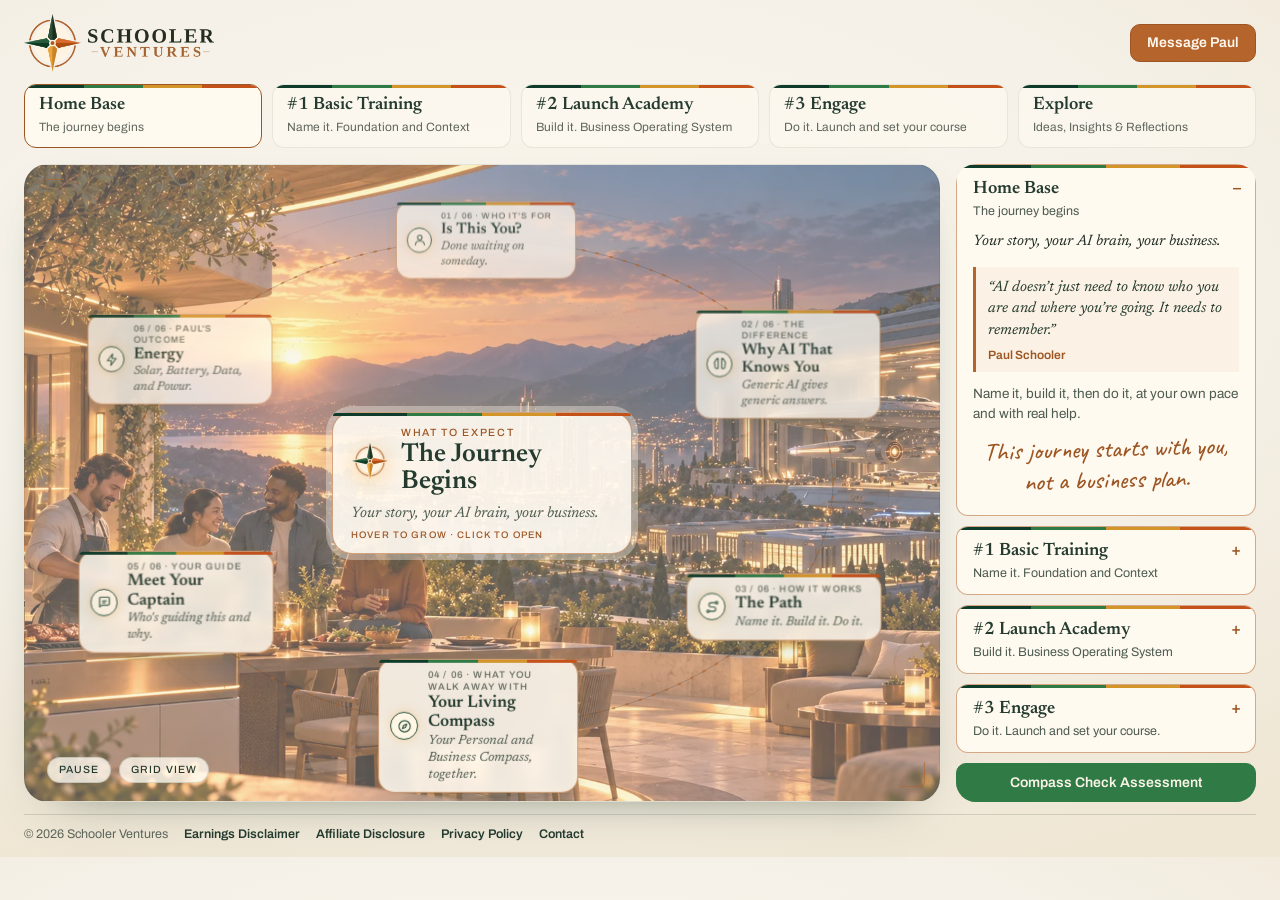
==== commit 9805e5cd: "Turn on Let's talk form" ====
--- a/index.html
+++ b/index.html
@@ -1043,7 +1043,7 @@
    FORMS_ENDPOINT is set at build time. Empty = preview mode: nothing leaves the browser.
    At go-live it points to the Netlify Function (golive/netlify/functions/contact.mjs), which holds the
    Baserow token server-side and saves to the Schooler Ventures CRM > Contacts table. No secrets in this page. */
-var FORMS_ENDPOINT="";
+var FORMS_ENDPOINT="/.netlify/functions/contact";
 var BILL_MAX=4*1024*1024,BILL_TYPES=/^(application\/pdf|image\/(jpeg|png|heic|heif|webp))$/i;
 function fIn(id,label,type,req,ac,hint){return '<div class="q"><label for="'+id+'">'+label+(req?'':' <span class="hint">(optional)</span>')+(hint?' <span class="hint">'+hint+'</span>':'')+'</label>'+
   (type==="textarea"?'<textarea class="in" id="'+id+'" name="'+id.replace(/^[a-z]+-/,'')+'"'+(req?' required':'')+' maxlength="4000"></textarea>':
@@ -1093,7 +1093,7 @@
    ?wp=off shows the approved mockup wording only; ?wp=snap shows the baked snapshot without fetching. */
 var WP_API="https://content.schoolerventures.com/wp-json/wp/v2/";
 var WPMAP={"note":"Map of WordPress page id -> visible spot on the Schooler Ventures site. Generated by wplive/make_map.py; build.py embeds it.","backgrounds":{"wheel-home":30,"wheel-bt":45,"wheel-la":53,"wheel-en":61,"wheel-ex":21},"explore":{"category_order":[2,3,4,12,5,13],"categories":"Explore wheel nodes (name, description, post list)","tags":"Explore sidebar Tags","posts":"Explore sidebar Recent posts + category post lists"},"slug_to_key":{"compass-check":"p-cc","meet-paul":"n41","the-path":"n37","why-ai-that-knows-you":"n35","is-this-you":"n33","find-what-you-really-want":"bt2","tell-your-story":"bt1","build-your-brain":"bt3","set-your-goals":"la1","your-offer":"la2","your-crew":"la4","your-operating-system-and-tech-stack":"la5","your-launch-plan":"la6","earnings-disclaimer":"p-earnings","affiliate-disclosure":"p-affiliate","who-am-i":"bt-hub","prepare-to-launch":"la-hub","your-business-brain":"la3","contact":"p-contact","the-journey-begins":"journey","everything-is-energy":"en1","there-is-no-cloud":"en2","the-energy-wall":"en3","decentralized-solution":"en4","your-home":"en5","just-the-beginning":"en6","your-living-compass":"n39","energy":"n43","energy-freedom-crusaders":"en-hub","explore":"ex-hub","privacy-policy":"p-privacy"},"spots":[{"page":30,"spot":"hub","wheel":"home","fields":{"title":"center card title","excerpt":"center card short line"}},{"page":30,"spot":"flip","key":"journey","fields":{"title":"Read more page title","lead":"Read more page lead (first italic line, else excerpt)","content":"Read more page body"}},{"page":45,"spot":"hub","wheel":"bt","fields":{"title":"center card title","excerpt":"center card short line"}},{"page":45,"spot":"flip","key":"bt-hub","fields":{"title":"Read more page title","lead":"Read more page lead (first italic line, else excerpt)","content":"Read more page body"}},{"page":53,"spot":"hub","wheel":"la","fields":{"title":"center card title","excerpt":"center card short line"}},{"page":53,"spot":"flip","key":"la-hub","fields":{"title":"Read more page title","lead":"Read more page lead (first italic line, else excerpt)","content":"Read more page body"}},{"page":61,"spot":"hub","wheel":"en","fields":{"title":"center card title","excerpt":"center card short line"}},{"page":61,"spot":"flip","key":"en-hub","fields":{"title":"Read more page title","lead":"Read more page lead (first italic line, else excerpt)","content":"Read more page body"}},{"page":21,"spot":"hub","wheel":"ex","fields":{"title":"center card title","excerpt":"center card short line"}},{"page":21,"spot":"flip","key":"ex-hub","fields":{"title":"Read more page title","lead":"Read more page lead (first italic line, else excerpt)","content":"Read more page body"}},{"page":33,"spot":"node","wheel":"home","key":"n33","fields":{"title":"node name and page title","excerpt":"node short line and hover text","lead":"node page lead","content":"node page body"}},{"page":35,"spot":"node","wheel":"home","key":"n35","fields":{"title":"node name and page title","excerpt":"node short line and hover text","lead":"node page lead","content":"node page body"}},{"page":37,"spot":"node","wheel":"home","key":"n37","fields":{"title":"node name and page title","excerpt":"node short line and hover text","lead":"node page lead","content":"node page body"}},{"page":39,"spot":"node","wheel":"home","key":"n39","fields":{"title":"node name and page title","excerpt":"node short line and hover text","lead":"node page lead","content":"node page body"}},{"page":41,"spot":"node","wheel":"home","key":"n41","fields":{"title":"node name and page title","excerpt":"node short line and hover text","lead":"node page lead","content":"node page body"}},{"page":43,"spot":"node","wheel":"home","key":"n43","fields":{"title":"node name and page title","excerpt":"node short line and hover text","lead":"node page lead","content":"node page body"}},{"page":46,"spot":"node","wheel":"bt","key":"bt1","fields":{"title":"node name and page title","excerpt":"node short line and hover text","lead":"node page lead","content":"node page body"}},{"page":47,"spot":"node","wheel":"bt","key":"bt2","fields":{"title":"node name and page title","excerpt":"node short line and hover text","lead":"node page lead","content":"node page body"}},{"page":49,"spot":"node","wheel":"bt","key":"bt3","fields":{"title":"node name and page title","excerpt":"node short line and hover text","lead":"node page lead","content":"node page body"}},{"page":54,"spot":"node","wheel":"la","key":"la1","fields":{"title":"node name and page title","excerpt":"node short line and hover text","lead":"node page lead","content":"node page body"}},{"page":55,"spot":"node","wheel":"la","key":"la2","fields":{"title":"node name and page title","excerpt":"node short line and hover text","lead":"node page lead","content":"node page body"}},{"page":56,"spot":"node","wheel":"la","key":"la3","fields":{"title":"node name and page title","excerpt":"node short line and hover text","lead":"node page lead","content":"node page body"}},{"page":57,"spot":"node","wheel":"la","key":"la4","fields":{"title":"node name and page title","excerpt":"node short line and hover text","lead":"node page lead","content":"node page body"}},{"page":58,"spot":"node","wheel":"la","key":"la5","fields":{"title":"node name and page title","excerpt":"node short line and hover text","lead":"node page lead","content":"node page body"}},{"page":59,"spot":"node","wheel":"la","key":"la6","fields":{"title":"node name and page title","excerpt":"node short line and hover text","lead":"node page lead","content":"node page body"}},{"page":62,"spot":"node","wheel":"en","key":"en1","fields":{"title":"node name and page title","excerpt":"node short line and hover text","lead":"node page lead","content":"node page body"}},{"page":63,"spot":"node","wheel":"en","key":"en2","fields":{"title":"node name and page title","excerpt":"node short line and hover text","lead":"node page lead","content":"node page body"}},{"page":64,"spot":"node","wheel":"en","key":"en3","fields":{"title":"node name and page title","excerpt":"node short line and hover text","lead":"node page lead","content":"node page body"}},{"page":65,"spot":"node","wheel":"en","key":"en4","fields":{"title":"node name and page title","excerpt":"node short line and hover text","lead":"node page lead","content":"node page body"}},{"page":66,"spot":"node","wheel":"en","key":"en5","fields":{"title":"node name and page title","excerpt":"node short line and hover text","lead":"node page lead","content":"node page body"}},{"page":67,"spot":"node","wheel":"en","key":"en6","fields":{"title":"node name and page title","excerpt":"node short line and hover text","lead":"node page lead","content":"node page body"}},{"page":30,"spot":"acc","view":"v-home","box":1,"fields":{"excerpt":".acc-t (box subtitle line)"}},{"page":30,"spot":"acc","view":"v-basic-training","box":1,"fields":{"excerpt":".acc-t (box subtitle line)"}},{"page":30,"spot":"acc","view":"v-launch-academy","box":1,"fields":{"excerpt":".acc-t (box subtitle line)"}},{"page":30,"spot":"acc","view":"v-engage","box":1,"fields":{"excerpt":".acc-t (box subtitle line)"}},{"page":45,"spot":"acc","view":"v-home","box":2,"fields":{"title":".acc-t (box subtitle line)","excerpt":"first body paragraph"}},{"page":45,"spot":"acc","view":"v-basic-training","box":2,"fields":{"title":".acc-t (box subtitle line)","excerpt":"first body paragraph"}},{"page":45,"spot":"acc","view":"v-launch-academy","box":2,"fields":{"title":".acc-t (box subtitle line)","excerpt":"first body paragraph"}},{"page":45,"spot":"acc","view":"v-engage","box":2,"fields":{"title":".acc-t (box subtitle line)","excerpt":"first body paragraph"}},{"page":53,"spot":"acc","view":"v-home","box":3,"fields":{"title":".acc-t (box subtitle line)","excerpt":"first body paragraph"}},{"page":53,"spot":"acc","view":"v-basic-training","box":3,"fields":{"title":".acc-t (box subtitle line)","excerpt":"first body paragraph"}},{"page":53,"spot":"acc","view":"v-launch-academy","box":3,"fields":{"title":".acc-t (box subtitle line)","excerpt":"first body paragraph"}},{"page":53,"spot":"acc","view":"v-engage","box":3,"fields":{"title":".acc-t (box subtitle line)","excerpt":"first body paragraph"}},{"page":61,"spot":"acc","view":"v-home","box":4,"fields":{"title":".acc-t (box subtitle line)","excerpt":"first body paragraph"}},{"page":61,"spot":"acc","view":"v-basic-training","box":4,"fields":{"title":".acc-t (box subtitle line)","excerpt":"first body paragraph"}},{"page":61,"spot":"acc","view":"v-launch-academy","box":4,"fields":{"title":".acc-t (box subtitle line)","excerpt":"first body paragraph"}},{"page":61,"spot":"acc","view":"v-engage","box":4,"fields":{"title":".acc-t (box subtitle line)","excerpt":"first body paragraph"}},{"page":123,"spot":"cc","fields":{"excerpt":"Compass Check button hover headline (all tabs)"}},{"page":41,"spot":"about","fields":{"excerpt":"Explore sidebar About Me text"}},{"page":88,"spot":"solo","key":"p-contact","fields":{"title":"overlay page title","lead":"overlay lead","content":"overlay page body"}},{"page":3,"spot":"solo","key":"p-privacy","fields":{"title":"overlay page title","lead":"overlay lead","content":"overlay page body"}},{"page":85,"spot":"solo","key":"p-earnings","fields":{"title":"overlay page title","lead":"overlay lead","content":"overlay page body"}},{"page":86,"spot":"solo","key":"p-affiliate","fields":{"title":"overlay page title","lead":"overlay lead","content":"overlay page body"}},{"page":123,"spot":"solo","key":"p-cc","fields":{"title":"overlay page title","lead":"overlay lead","content":"overlay page body"}}],"pages_without_a_spot":{"48":"Your Values and Voice","50":"What You Walk Away With","51":"Is It Right for Me?","26":"Compass: Build Your Personal Brain (DRAFT v0, unpublished)"},"spots_without_a_wp_page":["Basic Training nodes Captain, Compass, Manifest, Logbook","Course correction page","center card \"more\" paragraphs","accordion quotes and handwritten lines","tab names and tab sublines","header, footer, Compass Check button label and hover quote","Explore sidebar Socials"]};
-var WPSNAP={"fetched":"2026-10-31 17:41 PDT","pages":{"123":{"title":"Compass Check Assessment","excerpt":"<p>The first conversation between you, your AI and your Digital Brain.<\/p>\n","content":"<p><em>The first conversation between you, your AI and your Digital Brain.<\/em><\/p>\n<blockquote><p>AI doesn&#8217;t just need to know who you are and where you&#8217;re going. It needs to remember.<\/p><cite>\u2014 Paul<\/cite><\/blockquote>\n<h3>Your AI is only as good as what it knows about you.<\/h3>\n<p>Right now, most AI starts from zero every time you open it. It doesn&#8217;t know your story, what you value or where you&#8217;re headed. So it guesses. Compass Check changes that.<\/p>\n<h3>What it is<\/h3>\n<p>Compass Check is a guided conversation with your own AI. You answer 22 questions across five areas of your life and work. There are no right or wrong answers, no score and no label. It&#8217;s just you, getting clear.<\/p>\n<h3>The five areas<\/h3>\n<ol>\n<li><strong>Mindset:<\/strong> how you handle change, risk and new ideas.<\/li>\n<li><strong>AI and tech comfort:<\/strong> where you stand with AI and the tools you use every day.<\/li>\n<li><strong>Capacity:<\/strong> the time you really have and how you follow through.<\/li>\n<li><strong>Support:<\/strong> the people around you and how you like to learn.<\/li>\n<li><strong>Direction:<\/strong> why now, and where you want to be a year from now.<\/li>\n<\/ol>\n<h3>What you walk away with<\/h3>\n<p>When you finish, you get your <strong>Context Report<\/strong>. It isn&#8217;t a grade or a verdict. It&#8217;s a clear picture of you, in your own words, across all five areas.<\/p>\n<p>It&#8217;s yours to keep. Use it however you like, paste it into any AI, or take it to MyGentic and grow it into your own personal brain. Either way, it&#8217;s the seed foundation your AI has been missing.<\/p>\n<h3>What people are saying<\/h3>\n<blockquote><p>Twenty-two chapters into building my own Living Compass, I can say this clearly: it has become the most powerful practice of self-reflection and intentional living I have ever known \u2014 and the most practical tool I have found for performing at a higher level in business.<\/p><cite>\u2014 Michael<\/cite><\/blockquote>\n\n<details class=\"wp-block-details is-layout-flow wp-block-details-is-layout-flow\"><summary>Read more<\/summary>\n<p class=\"wp-block-paragraph\">I have spent years building and leading businesses \u2014 as a restaurateur, contractor, business owner, speaker, and event coordinator. Along the way I have worked with many counselors, coaches, and mentors. None of them created the kind of lasting shift I am experiencing through the Living Compass.<\/p>\n\n\n\n<p class=\"wp-block-paragraph\">Twenty-two chapters into building my own Living Compass, I can say this clearly: it has become the most powerful practice of self-reflection and intentional living I have ever known \u2014 and the most practical tool I have found for performing at a higher level in business.<\/p>\n\n\n\n<p class=\"wp-block-paragraph\">Through the questions and prompts \u2014 some that feel like a trusted friend, others that reach the depth of a skilled psychologist \u2014 I have identified the core of who I actually am and the philosophy by which I want to live. For me, that philosophy is simple and absolute: life is meant to be entertaining and pleasurable in every dimension \u2014 physical, emotional, intellectual, and financial. Not as excess, but as full, awake appreciation of being alive. The joy of simply living.<\/p>\n\n\n\n<p class=\"wp-block-paragraph\">That clarity does not stay private. It shows up in every professional interaction. When I am aligned with who I truly am, I connect more naturally with clients, team members, and partners. Conversations become more genuine. Trust forms faster. I listen better, respond with greater presence, and create value more consistently. The result has been greater connection, higher achievement, and the ability to accomplish more in business than ever before \u2014 not through pressure or technique alone, but through the quality of the person showing up.<\/p>\n\n\n\n<p class=\"wp-block-paragraph\">The Living Compass does not force change. It reveals. It shows me, without judgment, the moments I am living and working as the man I intend to be and those moments, I am not. It gives me a clear pathway forward and daily awareness that keep me aligned with that deeper identity. When I look in the mirror now, I am learning to recognize the person looking back as someone I am already becoming \u2014 and, more importantly, someone I already am. That same recognition carries into the workplace. I am less reactive to obstacles, less distracted by peer pressure or external expectations, and more intentional about how I present myself and the value I offer.<\/p>\n\n\n\n<p class=\"wp-block-paragraph\">It has taught me that obstacles and daily challenges \u2014 in life or in business \u2014 are not the point. How I respond to them is. I am learning not to judge others (or myself), because we never truly walk in another\u2019s shoes. What we see is only an anecdote. What matters is the quality of my own presence and response. That shift alone has improved how I lead, sell, serve, and collaborate.<\/p>\n\n\n\n<p class=\"wp-block-paragraph\">This practice is helping me become more appreciative, more consistently happy to be alive, and more able to share the best version of myself with others \u2014 not as performance, but as quiet example. Sometimes that presence becomes a light. Sometimes it simply invites another person into their own reflection. Either outcome is enough. In business, that same presence translates into stronger relationships, clearer communication, and results that feel sustainable rather than forced.<\/p>\n\n\n\n<p class=\"wp-block-paragraph\">For salespeople, entrepreneurs, business owners, and anyone who wants both personal integrity and professional success, the Living Compass offers something rare: a living reference point you can return to when you stumble, when the day feels heavy, or when you simply want to know whether the face in the mirror still matches the person \u2014 and the professional \u2014 you intend to be.<\/p>\n\n\n\n<p class=\"wp-block-paragraph\">It is not therapy. It is not coaching. It is a daily, evolving conversation with the truth of who you are and who you are becoming \u2014 and that conversation is making me more effective, more connected, and more capable in every area of my work and life.<\/p>\n\n\n\n<p class=\"wp-block-paragraph\">I am still evolving. I am not yet where I ultimately desire to be. But I am that man. And every day the Living Compass helps me live and work more fully as him.<\/p>\n\n\n\n<p class=\"wp-block-paragraph\">Thank you.<\/p>\n\n\n\n<p class=\"wp-block-paragraph\">\u2014 Michael<\/p>\n<\/details>\n\n<h3>How to get it<\/h3>\n<p>Access opens soon on the MyGentic marketplace.<\/p>\n","featured_media":0,"slug":"compass-check","link":"https://content.schoolerventures.com/compass-check/"},"41":{"title":"Meet Your Captain","excerpt":"<p>Paul SchoolerFounder, Schooler Ventures \u00b7 AI, Systems, Leadership and Adoption \u00b7 Energy Freedom Crusader In 1980, at 13, a neighbor offered me $4 an hour to move a pile of dirt across his yard. I asked for $20 for the job instead, then hired my little brother for $5. We finished in an hour. Minimum [&hellip;]<\/p>\n","content":"<p><strong>Paul Schooler<\/strong><br /><em>Founder, Schooler Ventures \u00b7 AI, Systems, Leadership and Adoption \u00b7 Energy Freedom Crusader<\/em><\/p>\n<p>In 1980, at 13, a neighbor offered me $4 an hour to move a pile of dirt across his yard. I asked for $20 for the job instead, then hired my little brother for $5. We finished in an hour. Minimum wage was $3.10. That day taught me two things I&#8217;ve built my life on: income is negotiable, and leverage changes everything.<\/p>\n<p>The road from there wasn&#8217;t straight. I flunked out of college, ended up in the Navy and became fascinated by leadership. Why do some leaders ask and people gladly follow, while others ask and nobody moves? I&#8217;ve spent my life chasing that question, in business and in myself. I&#8217;ve failed more times than I can count, and I&#8217;ve never stopped dreaming.<\/p>\n<h3>What I do now<\/h3>\n<p>I help owner-led businesses, independent operators, tradespeople and emerging leaders turn what they know into clarity, structure and consistent action. Most of the time, the real problem isn&#8217;t the technology. It&#8217;s clarity, ownership, process or leadership. So we start there.<\/p>\n<p>My method builds in order: business memory, then business knowledge, then operations, then automation, and only then AI. <strong>Standardize the methodology. Customize the implementation.<\/strong> The goal is always a person or business that&#8217;s more capable and less dependent, on me or on any one tool.<\/p>\n<h3>What I believe<\/h3>\n<p>It starts with purpose. Then you build the mindset, gain the skillset, create a simple process and serve somebody. No hype, no magic tools, no promises I can&#8217;t back up. Just honest progress, human judgment and the next right step.<\/p>\n<h3>Why I&#8217;m here<\/h3>\n<p>I&#8217;m not teaching from the top of the mountain. I&#8217;m walking this road myself, one step ahead, building an AI that knows and remembers me and turning my own clarity into a business. I&#8217;d rather help you start than watch you wait on someday.<\/p>\n<p><em>Faith over fear.<\/em><\/p>\n","featured_media":0,"slug":"meet-paul","link":"https://content.schoolerventures.com/meet-paul/"},"37":{"title":"The Path","excerpt":"<p>Everyone starts at Basic Training. You go at your own pace. Back to The Journey Begins<\/p>\n","content":"\n<ul class=\"wp-block-list\">\n<li>#1 Basic Training: Name it. Foundation and context (30 days).<\/li>\n\n\n\n<li>#2 Launch Academy: Build it. Your business operating system (90 days from start).<\/li>\n\n\n\n<li>#3 Engage: Do it. Launch and set your course.<\/li>\n<\/ul>\n\n\n\n<p class=\"wp-block-paragraph\">Everyone starts at Basic Training. You go at your own pace.<\/p>\n\n\n\n<p class=\"wp-block-paragraph\"><a href=\"/the-journey-begins/\">Back to The Journey Begins<\/a><\/p>\n\n","featured_media":0,"slug":"the-path","link":"https://content.schoolerventures.com/the-path/"},"35":{"title":"Why AI That Knows You","excerpt":"<p>When you ask most AI tools for help, you get the same answers everyone else gets, because they don&#8217;t know you. Here you build a personal AI brain that holds your story, your values, your experience and your goals. From then on, the help you get is built around who you are. Back to The [&hellip;]<\/p>\n","content":"\n<p class=\"wp-block-paragraph\">When you ask most AI tools for help, you get the same answers everyone else gets, because they don&#8217;t know you.<\/p>\n\n\n\n<p class=\"wp-block-paragraph\">Here you build a personal AI brain that holds your story, your values, your experience and your goals. From then on, the help you get is built around who you are.<\/p>\n\n\n\n<p class=\"wp-block-paragraph\"><a href=\"/the-journey-begins/\">Back to The Journey Begins<\/a><\/p>\n\n","featured_media":0,"slug":"why-ai-that-knows-you","link":"https://content.schoolerventures.com/why-ai-that-knows-you/"},"33":{"title":"Is This You?","excerpt":"<p>You&#8217;ve thought about a different life or your own business for a long time. The days fill up, doubt creeps in, and someday keeps moving. This is for people who are done waiting. People who&#8217;ve tried before and still won&#8217;t quit. You don&#8217;t need a plan yet, and you don&#8217;t need any AI experience. You [&hellip;]<\/p>\n","content":"\n<p class=\"wp-block-paragraph\">You&#8217;ve thought about a different life or your own business for a long time. The days fill up, doubt creeps in, and someday keeps moving.<\/p>\n\n\n\n<p class=\"wp-block-paragraph\">This is for people who are done waiting. People who&#8217;ve tried before and still won&#8217;t quit. You don&#8217;t need a plan yet, and you don&#8217;t need any AI experience. You just need to be ready to start.<\/p>\n\n\n\n<p class=\"wp-block-paragraph\"><a href=\"/the-journey-begins/\">Back to The Journey Begins<\/a><\/p>\n\n","featured_media":0,"slug":"is-this-you","link":"https://content.schoolerventures.com/is-this-you/"},"47":{"title":"Find What You Really Want","excerpt":"<p>It&#8217;s easy to say you want more money or more time. This step goes underneath that to find what you really want and why. Once that&#8217;s clear, every decision after it gets easier. Back to Who am I?<\/p>\n","content":"\n<p class=\"wp-block-paragraph\">It&#8217;s easy to say you want more money or more time. This step goes underneath that to find what you really want and why.<\/p>\n\n\n\n<p class=\"wp-block-paragraph\">Once that&#8217;s clear, every decision after it gets easier.<\/p>\n\n\n\n<p class=\"wp-block-paragraph\"><a href=\"/who-am-i/\">Back to Who am I?<\/a><\/p>\n\n\n","featured_media":0,"slug":"find-what-you-really-want","link":"https://content.schoolerventures.com/find-what-you-really-want/"},"46":{"title":"Tell Your Story","excerpt":"<p>Every good plan starts with knowing where you&#8217;ve come from. In this step you tell your story: the wins, the hard parts, and the turning points. Nothing here is wasted. Your story is what makes your AI brain yours. Back to Who am I?<\/p>\n","content":"\n<p class=\"wp-block-paragraph\">Every good plan starts with knowing where you&#8217;ve come from. In this step you tell your story: the wins, the hard parts, and the turning points.<\/p>\n\n\n\n<p class=\"wp-block-paragraph\">Nothing here is wasted. Your story is what makes your AI brain yours.<\/p>\n\n\n\n<p class=\"wp-block-paragraph\"><a href=\"/who-am-i/\">Back to Who am I?<\/a><\/p>\n\n\n","featured_media":0,"slug":"tell-your-story","link":"https://content.schoolerventures.com/tell-your-story/"},"48":{"title":"Your Values and Voice","excerpt":"<p>Your values guide your choices. Your voice is how you sound when you&#8217;re being yourself. Naming both means your AI brain can help you in a way that fits who you are, not who someone else is. Back to Who am I?<\/p>\n","content":"\n<p class=\"wp-block-paragraph\">Your values guide your choices. Your voice is how you sound when you&#8217;re being yourself.<\/p>\n\n\n\n<p class=\"wp-block-paragraph\">Naming both means your AI brain can help you in a way that fits who you are, not who someone else is.<\/p>\n\n\n\n<p class=\"wp-block-paragraph\"><a href=\"/who-am-i/\">Back to Who am I?<\/a><\/p>\n\n\n","featured_media":0,"slug":"your-values-and-voice","link":"https://content.schoolerventures.com/your-values-and-voice/"},"49":{"title":"Build Your Brain","excerpt":"<p>This is where it comes together. Everything you&#8217;ve named goes into a personal AI brain. From then on, the AI you work with knows who it&#8217;s helping. No AI experience needed; we do it together. Back to Who am I?<\/p>\n","content":"\n<p class=\"wp-block-paragraph\">This is where it comes together. Everything you&#8217;ve named goes into a personal AI brain.<\/p>\n\n\n\n<p class=\"wp-block-paragraph\">From then on, the AI you work with knows who it&#8217;s helping. No AI experience needed; we do it together.<\/p>\n\n\n\n<p class=\"wp-block-paragraph\"><a href=\"/who-am-i/\">Back to Who am I?<\/a><\/p>\n\n\n","featured_media":0,"slug":"build-your-brain","link":"https://content.schoolerventures.com/build-your-brain/"},"54":{"title":"Set Your Goals","excerpt":"<p>Basic Training showed you what you really want. Here you turn it into clear business goals with a timeline. Everything else in Launch Academy is built to hit those goals. Back to Prepare to Launch<\/p>\n","content":"\n<p class=\"wp-block-paragraph\">Basic Training showed you what you really want. Here you turn it into clear business goals with a timeline.<\/p>\n\n\n\n<p class=\"wp-block-paragraph\">Everything else in Launch Academy is built to hit those goals.<\/p>\n\n\n\n<p class=\"wp-block-paragraph\"><a href=\"/prepare-to-launch/\">Back to Prepare to Launch<\/a><\/p>\n\n\n","featured_media":0,"slug":"set-your-goals","link":"https://content.schoolerventures.com/set-your-goals/"},"55":{"title":"Your Offer","excerpt":"<p>A business needs something to sell. In this step you shape your offer: what it is, who it&#8217;s for, and the price. Your business brain helps you get it clear and say it simply. Back to Prepare to Launch<\/p>\n","content":"\n<p class=\"wp-block-paragraph\">A business needs something to sell. In this step you shape your offer: what it is, who it&#8217;s for, and the price.<\/p>\n\n\n\n<p class=\"wp-block-paragraph\">Your business brain helps you get it clear and say it simply.<\/p>\n\n\n\n<p class=\"wp-block-paragraph\"><a href=\"/prepare-to-launch/\">Back to Prepare to Launch<\/a><\/p>\n\n\n","featured_media":0,"slug":"your-offer","link":"https://content.schoolerventures.com/your-offer/"},"57":{"title":"Your Crew","excerpt":"<p>Your crew is a team of AI teammates. Each one has a job, and each one draws on your brains, so it knows who you are and how your business runs. This is the key to the whole thing: you lead, and your crew does the work. Back to Prepare to Launch<\/p>\n","content":"\n<p class=\"wp-block-paragraph\">Your crew is a team of AI teammates. Each one has a job, and each one draws on your brains, so it knows who you are and how your business runs.<\/p>\n\n\n\n<p class=\"wp-block-paragraph\">This is the key to the whole thing: you lead, and your crew does the work.<\/p>\n\n\n\n<p class=\"wp-block-paragraph\"><a href=\"/prepare-to-launch/\">Back to Prepare to Launch<\/a><\/p>\n\n\n","featured_media":0,"slug":"your-crew","link":"https://content.schoolerventures.com/your-crew/"},"58":{"title":"Your Operating System and Tech Stack","excerpt":"<p>Your tech stack is the set of tools your business runs on, such as your site, CRM, email and calendar. Your operating system is the daily and weekly rhythm that ties the tools, your crew and your brains together. Back to Prepare to Launch<\/p>\n","content":"\n<p class=\"wp-block-paragraph\">Your tech stack is the set of tools your business runs on, such as your site, CRM, email and calendar.<\/p>\n\n\n\n<p class=\"wp-block-paragraph\">Your operating system is the daily and weekly rhythm that ties the tools, your crew and your brains together.<\/p>\n\n\n\n<p class=\"wp-block-paragraph\"><a href=\"/prepare-to-launch/\">Back to Prepare to Launch<\/a><\/p>\n\n\n","featured_media":0,"slug":"your-operating-system-and-tech-stack","link":"https://content.schoolerventures.com/your-operating-system-and-tech-stack/"},"59":{"title":"Your Launch Plan","excerpt":"<p>The last step brings it all together: goals, offer, business brain, crew and tech stack. You leave with a launch plan and step into Engage ready to go. Back to Prepare to Launch<\/p>\n","content":"\n<p class=\"wp-block-paragraph\">The last step brings it all together: goals, offer, business brain, crew and tech stack.<\/p>\n\n\n\n<p class=\"wp-block-paragraph\">You leave with a launch plan and step into Engage ready to go.<\/p>\n\n\n\n<p class=\"wp-block-paragraph\"><a href=\"/prepare-to-launch/\">Back to Prepare to Launch<\/a><\/p>\n\n\n","featured_media":0,"slug":"your-launch-plan","link":"https://content.schoolerventures.com/your-launch-plan/"},"85":{"title":"Earnings Disclaimer","excerpt":"<p>Last updated: October 28, 2026 I want to be straight with you. Nothing on this site is a promise of income, earnings or savings. Every person&#8217;s results are different, and some people earn nothing at all. The Platform: Powur&#8217;s official Income Disclaimer The business platform I share on this site is Powur. Here is Powur&#8217;s [&hellip;]<\/p>\n","content":"\n<p class=\"wp-block-paragraph\">Last updated: October 28, 2026<\/p>\n\n\n<p class=\"wp-block-paragraph\">I want to be straight with you. Nothing on this site is a promise of income, earnings or savings. Every person&#8217;s results are different, and some people earn nothing at all.<\/p>\n\n\n<h2 class=\"wp-block-heading\">The Platform: Powur&#8217;s official Income Disclaimer<\/h2>\n\n\n<p class=\"wp-block-paragraph\">The business platform I share on this site is Powur. Here is Powur&#8217;s official Income Disclaimer, word for word:<\/p>\n\n\n<blockquote class=\"wp-block-quote is-layout-flow wp-block-quote-is-layout-flow\">\n<p class=\"wp-block-paragraph\">There are no guarantees regarding income in POWUR. The success or failure of each Consultant like in any other business, depends upon each Consultant&#8217;s skills and personal effort. Earning levels for POWUR Independent Consultants that appear are examples and should not be construed as typical or average. Income level achievements are dependent upon the individual Consultant&#8217;s business skills, personal ambition, time, commitment, activity, and demographic factors.<\/p>\n<\/blockquote>\n\n\n<blockquote class=\"wp-block-quote is-layout-flow wp-block-quote-is-layout-flow\">\n<p class=\"wp-block-paragraph\">The Company does not guarantee or imply any specific earnings or income. Individual income results may vary significantly and are based on many factors, including a Consultant&#8217;s individual efforts, business experience and skills. The Company makes no guarantee or representation as to the level of success, if any, Consultants may achieve by selling any product or in soliciting Consultants or retail customers.<\/p>\n<\/blockquote>\n\n\n<blockquote class=\"wp-block-quote is-layout-flow wp-block-quote-is-layout-flow\">\n<p class=\"wp-block-paragraph\">Any earnings information or statements regarding income in the Compensation Plan are solely to explain the Compensation Plan and are not representations or guarantees of any earnings or income.<\/p>\n<\/blockquote>\n\n\n<h2 class=\"wp-block-heading\">Income Disclosure Statement<\/h2>\n\n\n<p class=\"wp-block-paragraph\"><strong>IMPORTANT &#8211; Please see the Powur Income Disclosure Statement at <a href=\"https://ids.powur.com/\">https://ids.powur.com/<\/a> for complete information about Seller earnings with Powur.<\/strong><\/p>\n\n\n<h2 class=\"wp-block-heading\">AI Compute Node Hosting<\/h2>\n\n\n<p class=\"wp-block-paragraph\"><strong>Earnings are not guaranteed and depend on utilization, workload demand, pricing and collections.<\/strong><\/p>\n\n\n<h2 class=\"wp-block-heading\">Energy savings<\/h2>\n\n\n<p class=\"wp-block-paragraph\">Solar and battery savings depend on your home, your usage, your utility&#8217;s rates and many other factors. I don&#8217;t promise any specific savings, and I won&#8217;t tell you you&#8217;ll never have an electric bill again.<\/p>\n\n\n<h2 class=\"wp-block-heading\">Everything else on this site<\/h2>\n\n\n<p class=\"wp-block-paragraph\">The training, stories and ideas here are for education and inspiration. Success takes commitment, effort and skill. Any examples are just that, examples, and are not typical or guaranteed. Please do your own research and talk to a qualified advisor before making financial decisions.<\/p>\n\n","featured_media":0,"slug":"earnings-disclaimer","link":"https://content.schoolerventures.com/earnings-disclaimer/"},"86":{"title":"Affiliate Disclosure","excerpt":"<p>Last updated: October 28, 2026 Some of the links and recommendations on this site may earn me money. I want you to know that up front. How I may be paid What that means for you As far as I know, using my links generally doesn&#8217;t change the price you pay, but each company sets [&hellip;]<\/p>\n","content":"\n<p class=\"wp-block-paragraph\">Last updated: October 28, 2026<\/p>\n\n\n<p class=\"wp-block-paragraph\">Some of the links and recommendations on this site may earn me money. I want you to know that up front.<\/p>\n\n\n<h2 class=\"wp-block-heading\">How I may be paid<\/h2>\n\n\n<ul class=\"wp-block-list\">\n<li><strong>The Platform (Powur).<\/strong> I&#8217;m an independent Powur seller. If you buy a solar or battery system, or join the business through my link, I may earn commissions or other compensation from Powur.<\/li>\n\n\n<li><strong>Referrals.<\/strong> I may be paid when someone I refer becomes a customer or partner.<\/li>\n\n\n<li><strong>Affiliate links.<\/strong> Some links to products, tools or services may be affiliate links. If you buy through them, I may earn a commission.<\/li>\n\n<\/ul>\n\n\n<h2 class=\"wp-block-heading\">What that means for you<\/h2>\n\n\n<p class=\"wp-block-paragraph\">As far as I know, using my links generally doesn&#8217;t change the price you pay, but each company sets its own prices and terms, so please check with them. I only share things I believe in, and being paid never changes my honest opinion.<\/p>\n\n\n<p class=\"wp-block-paragraph\">This disclosure follows the spirit of the U.S. Federal Trade Commission&#8217;s guidance on endorsements: when there&#8217;s a money connection, you deserve to know.<\/p>\n\n\n<p class=\"wp-block-paragraph\">Nothing here is a promise of income or savings. See the <a href=\"/earnings-disclaimer\">Earnings Disclaimer<\/a>.<\/p>\n\n\n<p class=\"wp-block-paragraph\">Questions? Email me at <a href=\"mailto:paul@schoolerventures.com\">paul@schoolerventures.com<\/a>.<\/p>\n\n","featured_media":0,"slug":"affiliate-disclosure","link":"https://content.schoolerventures.com/affiliate-disclosure/"},"45":{"title":"Who Am I?","excerpt":"<p>Basic Training: Name it. Foundation and context. Everyone starts here. Over 30 days you tell your story, get clear on what you really want, name your values, and build a personal AI brain that holds it all. You start with a question: who am I? You finish with an answer you can use: who I [&hellip;]<\/p>\n","content":"\n<p class=\"wp-block-paragraph\"><em>Basic Training: Name it. Foundation and context.<\/em><\/p>\n\n\n\n<p class=\"wp-block-paragraph\">Everyone starts here. Over 30 days you tell your story, get clear on what you really want, name your values, and build a personal AI brain that holds it all.<\/p>\n\n\n\n<p class=\"wp-block-paragraph\">You start with a question: who am I? You finish with an answer you can use: who I am. That answer becomes your Personal Compass.<\/p>\n\n\n\n<div class=\"wp-block-buttons is-layout-flex wp-block-buttons-is-layout-flex\">\n<div class=\"wp-block-button\"><a class=\"wp-block-button__link wp-element-button\">Start Basic Training<\/a><\/div>\n<\/div>\n\n\n","featured_media":128,"slug":"who-am-i","link":"https://content.schoolerventures.com/who-am-i/"},"50":{"title":"What You Walk Away With","excerpt":"<p>You finish Basic Training with your Personal Compass, a personal AI brain built from your own story, wants, values and voice. It&#8217;s yours to use every day, and it&#8217;s the foundation for Launch Academy if you choose to keep going. Back to Who am I?<\/p>\n","content":"\n<p class=\"wp-block-paragraph\">You finish Basic Training with your Personal Compass, a personal AI brain built from your own story, wants, values and voice.<\/p>\n\n\n\n<p class=\"wp-block-paragraph\">It&#8217;s yours to use every day, and it&#8217;s the foundation for Launch Academy if you choose to keep going.<\/p>\n\n\n\n<p class=\"wp-block-paragraph\"><a href=\"/who-am-i/\">Back to Who am I?<\/a><\/p>\n\n\n","featured_media":0,"slug":"what-you-walk-away-with","link":"https://content.schoolerventures.com/what-you-walk-away-with/"},"53":{"title":"Prepare to Launch","excerpt":"<p>Launch Academy: Build it. Business Operating System. Launch Academy is where what you found in Basic Training becomes a business. Within 90 days from start, you set your goals, shape your offer, build your Business Compass, and build your crew of AI teammates on a simple tech stack. You leave with an AI business operating [&hellip;]<\/p>\n","content":"\n<p class=\"wp-block-paragraph\"><em>Launch Academy: Build it. Business Operating System.<\/em><\/p>\n\n\n\n<p class=\"wp-block-paragraph\">Launch Academy is where what you found in Basic Training becomes a business. Within 90 days from start, you set your goals, shape your offer, build your Business Compass, and build your crew of AI teammates on a simple tech stack.<\/p>\n\n\n\n<p class=\"wp-block-paragraph\">You leave with an AI business operating system that runs with you, and a plan to launch.<\/p>\n\n\n\n<div class=\"wp-block-buttons is-layout-flex wp-block-buttons-is-layout-flex\">\n<div class=\"wp-block-button\"><a class=\"wp-block-button__link wp-element-button\" href=\"/contact/\">Ask about Launch Academy<\/a><\/div>\n<\/div>\n\n\n","featured_media":129,"slug":"prepare-to-launch","link":"https://content.schoolerventures.com/prepare-to-launch/"},"56":{"title":"Your Business Brain","excerpt":"<p>In Basic Training your Personal Compass learned who you are. Now you build your Business Compass, which holds how your business runs: your offer, your customers, your voice and your processes. Every part of the business draws on it. Back to Prepare to Launch<\/p>\n","content":"\n<p class=\"wp-block-paragraph\">In Basic Training your Personal Compass learned who you are. Now you build your Business Compass, which holds how your business runs: your offer, your customers, your voice and your processes.<\/p>\n\n\n\n<p class=\"wp-block-paragraph\">Every part of the business draws on it.<\/p>\n\n\n\n<p class=\"wp-block-paragraph\"><a href=\"/prepare-to-launch/\">Back to Prepare to Launch<\/a><\/p>\n\n\n","featured_media":0,"slug":"your-business-brain","link":"https://content.schoolerventures.com/your-business-brain/"},"51":{"title":"Is It Right for Me?","excerpt":"<p>Basic Training is for people who are ready to stop waiting and start. You don&#8217;t need a business plan, and you don&#8217;t need any AI experience. You go at your own pace. If you&#8217;re not sure, Message Paul. Back to Who am I?<\/p>\n","content":"\n<p class=\"wp-block-paragraph\">Basic Training is for people who are ready to stop waiting and start. You don&#8217;t need a business plan, and you don&#8217;t need any AI experience.<\/p>\n\n\n\n<p class=\"wp-block-paragraph\">You go at your own pace. If you&#8217;re not sure, <a href=\"/contact/\">Message Paul<\/a>.<\/p>\n\n\n\n<p class=\"wp-block-paragraph\"><a href=\"/who-am-i/\">Back to Who am I?<\/a><\/p>\n\n\n","featured_media":0,"slug":"is-it-right-for-me","link":"https://content.schoolerventures.com/is-it-right-for-me/"},"88":{"title":"Contact","excerpt":"<p>I&#8217;d love to hear from you. Whether you&#8217;re curious about your home&#8217;s energy potential, the business platform or just want to talk about the journey, reach out. Message Paul Prefer email? Write me at paul@schoolerventures.com. I read every message myself and will get back to you as soon as I can. [Paul to confirm: social [&hellip;]<\/p>\n","content":"\n<p class=\"wp-block-paragraph\">I&#8217;d love to hear from you. Whether you&#8217;re curious about your home&#8217;s energy potential, the business platform or just want to talk about the journey, reach out.<\/p>\n\n\n<h2 class=\"wp-block-heading\">Message Paul<\/h2>\n\n\n<div class=\"wp-block-buttons is-layout-flex wp-block-buttons-is-layout-flex\">\n<div class=\"wp-block-button\"><a class=\"wp-block-button__link wp-element-button\" href=\"#talk-to-paul\">Message Paul<\/a><\/div>\n<\/div>\n\n\n<p class=\"wp-block-paragraph\">Prefer email? Write me at <a href=\"mailto:paul@schoolerventures.com\">paul@schoolerventures.com<\/a>.<\/p>\n\n\n<p class=\"wp-block-paragraph\">I read every message myself and will get back to you as soon as I can.<\/p>\n\n\n<p class=\"wp-block-paragraph\">[Paul to confirm: social links, if any.]<\/p>\n\n","featured_media":0,"slug":"contact","link":"https://content.schoolerventures.com/contact/"},"30":{"title":"The Journey Begins","excerpt":"<p>Most people know something has to change. Few know where to start. The problem You&#8217;ve thought about it for years: a different life, your own business, a voice people actually hear. But the days fill up, the doubt creeps in, and &#8220;someday&#8221; keeps moving. And when you finally ask AI for help, it gives you [&hellip;]<\/p>\n","content":"\n<p class=\"wp-block-paragraph\"><em>Most people know something has to change. Few know where to start.<\/em><\/p>\n\n\n\n<h2 class=\"wp-block-heading\">The problem<\/h2>\n\n\n\n<p class=\"wp-block-paragraph\">You&#8217;ve thought about it for years: a different life, your own business, a voice people actually hear. But the days fill up, the doubt creeps in, and &#8220;someday&#8221; keeps moving. And when you finally ask AI for help, it gives you the same generic answers it gives everyone, because it doesn&#8217;t know you.<\/p>\n\n\n\n<h2 class=\"wp-block-heading\">What changes here<\/h2>\n\n\n\n<p class=\"wp-block-paragraph\">This journey starts with you, not a business plan. In Basic Training you tell your story, get clear on what you really want, and build a personal AI brain that holds it all: your values, your experience, your goals. From then on, the AI you work with actually knows who it&#8217;s helping.<\/p>\n\n\n\n<h2 class=\"wp-block-heading\">Where it goes<\/h2>\n\n\n\n<ul class=\"wp-block-list\">\n<li>Basic Training: name the problem and build your context brain (30 days).<\/li>\n\n\n\n<li>Launch Academy: turn what you want into a business, with a real operating system behind it (90 days from start).<\/li>\n\n\n\n<li>Engage: Launch and set your course.<\/li>\n<\/ul>\n\n\n\n<h2 class=\"wp-block-heading\">Who it&#8217;s for<\/h2>\n\n\n\n<p class=\"wp-block-paragraph\">Dreamers who are done waiting. People who&#8217;ve tried before and still won&#8217;t quit. Anyone who wants AI working for them, not just next to them.<\/p>\n\n\n\n<h2 class=\"wp-block-heading\">Your first step<\/h2>\n\n\n\n<div class=\"wp-block-buttons is-layout-flex wp-block-buttons-is-layout-flex\">\n<div class=\"wp-block-button\"><a class=\"wp-block-button__link wp-element-button\" href=\"/contact/\">Start Basic Training<\/a><\/div>\n<\/div>\n\n\n\n<p class=\"wp-block-paragraph\">No experience with AI needed. You go at your own pace, and you can stop anytime.<\/p>\n\n","featured_media":127,"slug":"the-journey-begins","link":"https://content.schoolerventures.com/the-journey-begins/"},"62":{"title":"Everything is Energy","excerpt":"<p>Every age had its engine. Muscle, then steam, then electricity. Each time people found more energy, everything changed. Now the engine is intelligence. And intelligence runs on compute, and compute runs on power. Next: There is no Cloud Back to Energy Freedom Crusade<\/p>\n","content":"\n<p class=\"wp-block-paragraph\">Every age had its engine. Muscle, then steam, then electricity. Each time people found more energy, everything changed.<\/p>\n\n\n\n<p class=\"wp-block-paragraph\">Now the engine is intelligence. And intelligence runs on compute, and compute runs on power.<\/p>\n\n\n\n<p class=\"wp-block-paragraph\"><a href=\"/there-is-no-cloud/\">Next: There is no Cloud<\/a><\/p>\n\n\n\n<p class=\"wp-block-paragraph\"><a href=\"/energy-freedom-crusaders/\">Back to Energy Freedom Crusade<\/a><\/p>\n\n\n","featured_media":0,"slug":"everything-is-energy","link":"https://content.schoolerventures.com/everything-is-energy/"},"63":{"title":"There is no Cloud","excerpt":"<p>Most people picture the cloud as something weightless. It isn&#8217;t. There are only buildings full of chips, and they use more power than some countries. AI use has grown hundreds of times over in just two years. Every bit of it is a physical event on the real grid. Next: The Energy Wall Back to [&hellip;]<\/p>\n","content":"\n<p class=\"wp-block-paragraph\">Most people picture the cloud as something weightless. It isn&#8217;t. There are only buildings full of chips, and they use more power than some countries.<\/p>\n\n\n\n<p class=\"wp-block-paragraph\">AI use has grown hundreds of times over in just two years. Every bit of it is a physical event on the real grid.<\/p>\n\n\n\n<p class=\"wp-block-paragraph\"><a href=\"/the-energy-wall/\">Next: The Energy Wall<\/a><\/p>\n\n\n\n<p class=\"wp-block-paragraph\"><a href=\"/energy-freedom-crusaders/\">Back to Energy Freedom Crusade<\/a><\/p>\n\n\n","featured_media":0,"slug":"there-is-no-cloud","link":"https://content.schoolerventures.com/there-is-no-cloud/"},"64":{"title":"The Energy Wall","excerpt":"<p>The grid was built for flat, slow-growing demand. That era is over. Big data centers can wait years for a grid hookup, and many communities are saying no to new ones. Solar&#8217;s first wave stumbled. Today batteries cost far less, the financing changed, and the timing is here. Solar grew up for this moment. Next: [&hellip;]<\/p>\n","content":"\n<p class=\"wp-block-paragraph\">The grid was built for flat, slow-growing demand. That era is over. Big data centers can wait years for a grid hookup, and many communities are saying no to new ones.<\/p>\n\n\n\n<p class=\"wp-block-paragraph\">Solar&#8217;s first wave stumbled. Today batteries cost far less, the financing changed, and the timing is here. Solar grew up for this moment.<\/p>\n\n\n\n<p class=\"wp-block-paragraph\"><a href=\"/decentralized-solution/\">Next: Decentralized Solution<\/a><\/p>\n\n\n\n<p class=\"wp-block-paragraph\"><a href=\"/energy-freedom-crusaders/\">Back to Energy Freedom Crusade<\/a><\/p>\n\n\n","featured_media":0,"slug":"the-energy-wall","link":"https://content.schoolerventures.com/the-energy-wall/"},"65":{"title":"Decentralized Solution","excerpt":"<p>The Platform&#8217;s founder came back from the Amazon with one idea: the future grid will look more like a rainforest than a power plant. Millions of homes, each making and storing its own power and doing useful work for the AI economy. No new substation, no years-long wait. Next: Your Home Back to Energy Freedom [&hellip;]<\/p>\n","content":"\n<p class=\"wp-block-paragraph\">The Platform&#8217;s founder came back from the Amazon with one idea: the future grid will look more like a rainforest than a power plant.<\/p>\n\n\n\n<p class=\"wp-block-paragraph\">Millions of homes, each making and storing its own power and doing useful work for the AI economy. No new substation, no years-long wait.<\/p>\n\n\n\n<p class=\"wp-block-paragraph\"><a href=\"/your-home/\">Next: Your Home<\/a><\/p>\n\n\n\n<p class=\"wp-block-paragraph\"><a href=\"/energy-freedom-crusaders/\">Back to Energy Freedom Crusade<\/a><\/p>\n\n\n","featured_media":0,"slug":"decentralized-solution","link":"https://content.schoolerventures.com/decentralized-solution/"},"66":{"title":"Your Home","excerpt":"<p>Your home can make its own power, store it, and keep the lights on when the grid goes down. It can also host a small AI compute node that serves businesses. Earnings are not guaranteed. Texas is the live example. The demand, the growth and the grid pressure are all happening right here. Next: Just [&hellip;]<\/p>\n","content":"\n<p class=\"wp-block-paragraph\">Your home can make its own power, store it, and keep the lights on when the grid goes down. It can also host a small AI compute node that serves businesses. Earnings are not guaranteed.<\/p>\n\n\n\n<p class=\"wp-block-paragraph\">Texas is the live example. The demand, the growth and the grid pressure are all happening right here.<\/p>\n\n\n\n<p class=\"wp-block-paragraph\"><a href=\"/just-the-beginning/\">Next: Just the Beginning<\/a><\/p>\n\n\n\n<p class=\"wp-block-paragraph\"><a href=\"/energy-freedom-crusaders/\">Back to Energy Freedom Crusade<\/a><\/p>\n\n\n","featured_media":0,"slug":"your-home","link":"https://content.schoolerventures.com/your-home/"},"67":{"title":"Just the Beginning","excerpt":"<p>The node that comes with the system is only the first step. The program already plans for upgrades over time and more than one kind of hardware. Down the road, homes may host more compute, and even run their own private AI. Every home a power plant and a data center. Next: choose your door [&hellip;]<\/p>\n","content":"\n<p class=\"wp-block-paragraph\">The node that comes with the system is only the first step. The program already plans for upgrades over time and more than one kind of hardware.<\/p>\n\n\n\n<p class=\"wp-block-paragraph\">Down the road, homes may host more compute, and even run their own private AI. Every home a power plant and a data center.<\/p>\n\n\n\n<p class=\"wp-block-paragraph\"><a href=\"/energy-freedom-crusaders/\">Next: choose your door<\/a><\/p>\n\n\n\n<p class=\"wp-block-paragraph\"><a href=\"/energy-freedom-crusaders/\">Back to Energy Freedom Crusade<\/a><\/p>\n\n\n","featured_media":0,"slug":"just-the-beginning","link":"https://content.schoolerventures.com/just-the-beginning/"},"39":{"title":"Your Living Compass","excerpt":"<p>Your Living Compass is two AI brains working together. In Basic Training you build your Personal Compass: your story, what you really want, your values and your voice. In Launch Academy you build your Business Compass on top of it, to hold how your business runs. Together, the two are your Living Compass. It&#8217;s yours, [&hellip;]<\/p>\n","content":"\n<p class=\"wp-block-paragraph\">Your Living Compass is two AI brains working together. In Basic Training you build your Personal Compass: your story, what you really want, your values and your voice.<\/p>\n\n\n\n<p class=\"wp-block-paragraph\">In Launch Academy you build your Business Compass on top of it, to hold how your business runs. Together, the two are your Living Compass. It&#8217;s yours, and it keeps learning as you do.<\/p>\n\n\n\n<p class=\"wp-block-paragraph\"><a href=\"/the-journey-begins/\">Back to The Journey Begins<\/a><\/p>\n\n","featured_media":0,"slug":"your-living-compass","link":"https://content.schoolerventures.com/your-living-compass/"},"43":{"title":"Energy","excerpt":"<p>Energy is where this journey led for me. The Platform is my own outcome of this process. For homeowners, that means solar, battery backup and data. If you want to know whether your home is a fit, start with the Engage tab or Message Paul. Back to The Journey Begins<\/p>\n","content":"\n<p class=\"wp-block-paragraph\">Energy is where this journey led for me. The Platform is my own outcome of this process.<\/p>\n\n\n\n<p class=\"wp-block-paragraph\">For homeowners, that means solar, battery backup and data. If you want to know whether your home is a fit, start with the Engage tab or <a href=\"/contact/\">Message Paul<\/a>.<\/p>\n\n\n\n<p class=\"wp-block-paragraph\"><a href=\"/the-journey-begins/\">Back to The Journey Begins<\/a><\/p>\n\n","featured_media":0,"slug":"energy","link":"https://content.schoolerventures.com/energy/"},"61":{"title":"Energy Freedom Crusade","excerpt":"<p>Engage: Do it. My Platform Launch. Every home a power plant and a data center. We&#8217;re living through a rare moment. AI is hungry for power and the grid can&#8217;t keep up, so the answer is coming home. I&#8217;m building a team to bring it to every street. [PAUL TO EDIT: my short why.] My [&hellip;]<\/p>\n","content":"\n<p class=\"wp-block-paragraph\"><em>Engage: Do it. My Platform Launch.<\/em><\/p>\n\n\n\n<h2 class=\"wp-block-heading\">Every home a power plant and a data center.<\/h2>\n\n\n\n<p class=\"wp-block-paragraph\">We&#8217;re living through a rare moment. AI is hungry for power and the grid can&#8217;t keep up, so the answer is coming home. I&#8217;m building a team to bring it to every street.<\/p>\n\n\n\n<p class=\"wp-block-paragraph\">[PAUL TO EDIT: my short why.] My own journey led me here. I walked away from solar once because I couldn&#8217;t share something I didn&#8217;t believe in. Now the tools are ready, and the moment is here. That&#8217;s why I&#8217;m crusading.<\/p>\n\n\n\n<div class=\"wp-block-buttons is-layout-flex wp-block-buttons-is-layout-flex\">\n<div class=\"wp-block-button\"><a class=\"wp-block-button__link wp-element-button\" href=\"\">Start the story<\/a><\/div>\n\n\n<\/div>\n\n\n\n<p class=\"wp-block-paragraph\"><strong>When you&#8217;re ready:<\/strong><\/p>\n\n\n\n<div class=\"wp-block-buttons is-layout-flex wp-block-buttons-is-layout-flex\">\n<div class=\"wp-block-button\"><a class=\"wp-block-button__link wp-element-button\" href=\"\">What is my home\u2019s potential?<\/a><\/div>\n\n\n\n<div class=\"wp-block-button\"><a class=\"wp-block-button__link wp-element-button\" href=\"\">Explore the business platform<\/a><\/div>\n\n\n<\/div>\n\n\n","featured_media":130,"slug":"energy-freedom-crusaders","link":"https://content.schoolerventures.com/energy-freedom-crusaders/"},"21":{"title":"Explore","excerpt":"","content":"","featured_media":126,"slug":"explore","link":"https://content.schoolerventures.com/explore/"},"3":{"title":"Privacy Policy","excerpt":"<p>Last updated: October 28, 2026 Your trust matters to me. This page explains, in plain language, what information this site collects and what I do with it. Who I am This site is run by Paul Schooler, Schooler Ventures. [Paul to confirm: legal business name and mailing address, if you want them listed.] You can [&hellip;]<\/p>\n","content":"\n<p class=\"wp-block-paragraph\">Last updated: October 28, 2026<\/p>\n\n\n<p class=\"wp-block-paragraph\">Your trust matters to me. This page explains, in plain language, what information this site collects and what I do with it.<\/p>\n\n\n<h2 class=\"wp-block-heading\">Who I am<\/h2>\n\n\n<p class=\"wp-block-paragraph\">This site is run by Paul Schooler, Schooler Ventures. [Paul to confirm: legal business name and mailing address, if you want them listed.] You can reach me at <a href=\"mailto:paul@schoolerventures.com\">paul@schoolerventures.com<\/a>.<\/p>\n\n\n<h2 class=\"wp-block-heading\">What I collect<\/h2>\n\n\n<p class=\"wp-block-paragraph\">When you fill out the contact form on this site, I collect what you choose to share:<\/p>\n\n\n<ul class=\"wp-block-list\">\n<li>Your name<\/li>\n\n\n<li>Your email address<\/li>\n\n\n<li>Your phone number (optional)<\/li>\n\n\n<li>The topics you&#8217;re interested in<\/li>\n\n\n<li>Any files you upload, such as a power bill<\/li>\n\n\n<li>Any note you write to me<\/li>\n\n<\/ul>\n\n\n<p class=\"wp-block-paragraph\">[Paul to confirm: whether the site will use analytics, cookies or tracking tools. If so, list them here.]<\/p>\n\n\n<h2 class=\"wp-block-heading\">How I use it<\/h2>\n\n\n<p class=\"wp-block-paragraph\">I use your information only to follow up with you about what you asked for, like answering a question, sharing a home energy estimate or talking about the business platform. If you ask about solar, battery or the business, I may share the details you give me with Powur so it can prepare a quote or get you set up. [Paul to confirm this sharing.]<\/p>\n\n\n<h2 class=\"wp-block-heading\">Where it&#8217;s stored<\/h2>\n\n\n<p class=\"wp-block-paragraph\">Form submissions are stored in my customer database, Baserow, a third-party service. I keep your information only as long as I need it to help you.<\/p>\n\n\n<h2 class=\"wp-block-heading\">What I don&#8217;t do<\/h2>\n\n\n<p class=\"wp-block-paragraph\">I don&#8217;t sell your personal information. I don&#8217;t rent it or trade it.<\/p>\n\n\n<h2 class=\"wp-block-heading\">Your choices<\/h2>\n\n\n<p class=\"wp-block-paragraph\">You can ask me to show you, correct or delete the information I have about you at any time. Just email <a href=\"mailto:paul@schoolerventures.com\">paul@schoolerventures.com<\/a> and I&#8217;ll take care of it.<\/p>\n\n\n<h2 class=\"wp-block-heading\">Children<\/h2>\n\n\n<p class=\"wp-block-paragraph\">This site is meant for adults. I don&#8217;t knowingly collect information from anyone under 18.<\/p>\n\n\n<h2 class=\"wp-block-heading\">Changes<\/h2>\n\n\n<p class=\"wp-block-paragraph\">If this policy changes, I&#8217;ll update it here and change the date at the top.<\/p>\n\n","featured_media":0,"slug":"privacy-policy","link":"https://content.schoolerventures.com/privacy-policy/"}},"categories":[{"id":2,"count":0,"description":"Reflections on personal growth, faith, purpose, entrepreneurship, and finding possibility in a changing world\u2014including the inner growth required to thrive in the AI era.","link":"https://content.schoolerventures.com/category/personal-growth-purpose-possibility/","name":"Personal Growth, Purpose &amp; Possibility","slug":"personal-growth-purpose-possibility"},{"id":3,"count":1,"description":"Exploring solar energy, energy independence, grid reliability, and the growing power demands of AI\u2014bringing practical perspective to the forces shaping our energy future.","link":"https://content.schoolerventures.com/category/solar-energy-data/","name":"Solar, Energy &amp; Data","slug":"solar-energy-data"},{"id":4,"count":0,"description":"Exploring how leadership, culture, readiness, training, and practical business systems help people successfully adopt AI and guide their organizations through change.","link":"https://content.schoolerventures.com/category/ai-change-management-implementation/","name":"AI Change Management &amp; Implementation","slug":"ai-change-management-implementation"},{"id":12,"count":0,"description":"","link":"https://content.schoolerventures.com/category/ai-context-your-brain/","name":"AI, Context &amp; Your Brain","slug":"ai-context-your-brain"},{"id":5,"count":0,"description":"Real-world stories of businesses improving their systems, adopting AI, overcoming challenges, and achieving measurable results through practical implementation.","link":"https://content.schoolerventures.com/category/client-stories-results/","name":"Client Stories &amp; Results","slug":"client-stories-results"},{"id":13,"count":0,"description":"","link":"https://content.schoolerventures.com/category/projects-resources-ideas/","name":"Projects, Resources &amp; Ideas","slug":"projects-resources-ideas"}],"tags":[{"id":8,"count":1,"link":"https://content.schoolerventures.com/tag/battery-storage/","name":"Battery Storage","slug":"battery-storage"},{"id":9,"count":1,"link":"https://content.schoolerventures.com/tag/energy-independence/","name":"Energy Independence","slug":"energy-independence"},{"id":7,"count":1,"link":"https://content.schoolerventures.com/tag/residential-solar/","name":"Residential Solar","slug":"residential-solar"}],"posts":[{"id":9,"date":"2026-07-31T13:46:09","slug":"future-of-residential-solar","link":"https://content.schoolerventures.com/future-of-residential-solar/","title":"Solar Didn\u2019t Stop Making Sense. The Story Changed.","excerpt":"<p>Residential solar is no longer just about panels and lower electric bills. As energy demand grows, solar and battery storage are becoming tools for resilience, ownership, and greater control.<\/p>\n","categories":[3],"tags":[8,9,7],"content":"\n<h2 class=\"wp-block-heading\">Why I Stepped Back from Solar<\/h2>\n\n\n\n<p class=\"wp-block-paragraph\">For years, residential solar was presented as a fairly simple financial decision. Compare the solar payment with the electric bill, account for the federal tax credit, and calculate the long-term savings.<\/p>\n\n\n\n<p class=\"wp-block-paragraph\">But the economics changed.<\/p>\n\n\n\n<p class=\"wp-block-paragraph\">Interest rates rose. Financing became more expensive. Utility policies and compensation for excess solar production varied widely. In some markets, the old promise of immediate savings became much harder to support.<\/p>\n\n\n\n<p class=\"wp-block-paragraph\">Too many people in the industry kept repeating the same sales presentation anyway.<\/p>\n\n\n\n<p class=\"wp-block-paragraph\">That never sat right with me.<\/p>\n\n\n\n<p class=\"wp-block-paragraph\">I believe solar should be recommended when it genuinely improves a homeowner\u2019s situation\u2014not because someone found a creative way to make the monthly payment appear attractive. A system must be evaluated against the home, the utility, the rate structure, the roof, the financing, the homeowner\u2019s plans, and the available alternatives.<\/p>\n\n\n\n<p class=\"wp-block-paragraph\">There is another major change now. According to the IRS, the federal Residential Clean Energy Credit is not available for residential property placed in service after December 31, 2025. For years, that credit covered 30 percent of qualifying solar and battery-storage costs. Its expiration changes the calculation again.<\/p>\n\n\n\n<p class=\"wp-block-paragraph\">That does not mean residential solar is dead. It means honest analysis matters more than ever.<\/p>\n\n\n\n<h2 class=\"wp-block-heading\">Electricity Demand Is Entering a New Era<\/h2>\n\n\n\n<p class=\"wp-block-paragraph\">While the residential solar industry was wrestling with financing and credibility, something much larger was happening.<\/p>\n\n\n\n<p class=\"wp-block-paragraph\">After roughly 15 years of relatively flat electricity consumption, U.S. demand began growing again. The U.S. Energy Information Administration reports that electricity consumption increased by an average of 2.1 percent annually over the last five years. It projects continued growth through 2050, with data-center server use becoming a major factor.<\/p>\n\n\n\n<p class=\"wp-block-paragraph\">Artificial intelligence is part of this story, but it is not the only part.<\/p>\n\n\n\n<p class=\"wp-block-paragraph\">Data centers, semiconductor manufacturing, electric vehicles, industrial expansion, population growth, heating and cooling, and the broader electrification of the economy are all placing new demands on the power system.<\/p>\n\n\n\n<p class=\"wp-block-paragraph\">The EIA expects American electricity demand to record its strongest four-year growth period since 2000, driven largely by large computing facilities and data centers.<\/p>\n\n\n\n<p class=\"wp-block-paragraph\">This is not a distant possibility. The demand is arriving now.<\/p>\n\n\n\n<h2 class=\"wp-block-heading\">The Grid Needs More Than One Answer<\/h2>\n\n\n\n<p class=\"wp-block-paragraph\">The electric grid is one of the greatest engineering achievements in modern history, but much of it was built for a different pattern of electricity generation and consumption.<\/p>\n\n\n\n<p class=\"wp-block-paragraph\">Meeting today\u2019s growing demand will require more generation, transmission, distribution, storage, efficiency, and smarter management of when and how electricity is used.<\/p>\n\n\n\n<p class=\"wp-block-paragraph\">Solar is not the entire answer. Neither is natural gas, nuclear power, wind, batteries, or any single technology.<\/p>\n\n\n\n<p class=\"wp-block-paragraph\">We need a system.<\/p>\n\n\n\n<p class=\"wp-block-paragraph\">That system will continue to include large power plants and long-distance transmission. But it will increasingly include energy produced and stored closer to where it is consumed.<\/p>\n\n\n\n<p class=\"wp-block-paragraph\">The change is already visible at utility scale. The EIA reports that developers planned a record 86 gigawatts of new utility-scale generating capacity for 2026. Solar represents 51 percent of those planned additions, while battery storage represents another 28 percent.<\/p>\n\n\n\n<p class=\"wp-block-paragraph\">The larger energy market is not moving away from solar. It is combining solar with storage and other resources to build a more flexible system.<\/p>\n\n\n\n<h2 class=\"wp-block-heading\">Solar 1.0 Is Over<\/h2>\n\n\n\n<p class=\"wp-block-paragraph\">The original residential solar story focused almost entirely on panels and savings.<\/p>\n\n\n\n<p class=\"wp-block-paragraph\">Produce electricity during the day. Send unused power to the grid. Receive favorable credit from the utility. Lower the monthly bill.<\/p>\n\n\n\n<p class=\"wp-block-paragraph\">That model worked well in certain places and under certain policies. But it was never universal, and it has become less dependable as rate structures, incentives, financing costs, and utility programs have changed.<\/p>\n\n\n\n<p class=\"wp-block-paragraph\">The next version of solar must be more complete.<\/p>\n\n\n\n<p class=\"wp-block-paragraph\">Solar 2.0 is not simply a collection of panels on a roof. It is a home energy-management system that may include:<\/p>\n\n\n\n<ul class=\"wp-block-list\">\n<li>Solar generation<\/li>\n\n\n\n<li>Battery storage<\/li>\n\n\n\n<li>Smart control of household loads<\/li>\n\n\n\n<li>Time-of-use rate management<\/li>\n\n\n\n<li>Backup power for selected circuits<\/li>\n\n\n\n<li>Electric-vehicle integration<\/li>\n\n\n\n<li>Participation in utility demand-response or virtual power plant programs<\/li>\n<\/ul>\n\n\n\n<p class=\"wp-block-paragraph\">The value is no longer limited to how many kilowatt-hours the panels produce. The value may also come from when electricity is stored, when it is used, what remains powered during an outage, and how much control the homeowner has over future utility costs.<\/p>\n\n\n\n<h2 class=\"wp-block-heading\">Batteries Change the Conversation<\/h2>\n\n\n\n<p class=\"wp-block-paragraph\">Solar panels by themselves generally shut down during a grid outage for safety reasons. Properly designed solar-plus-storage systems can isolate from the grid and continue powering selected household needs.<\/p>\n\n\n\n<p class=\"wp-block-paragraph\">That distinction matters.<\/p>\n\n\n\n<p class=\"wp-block-paragraph\">A battery can store solar energy produced during the day for use later, when grid electricity may be more expensive or when solar production has stopped. It can help manage peak usage and, depending on the system design, provide backup power during an outage.<\/p>\n\n\n\n<p class=\"wp-block-paragraph\">The Department of Energy describes distributed solar and battery storage as resources that can generate and store power near the people using it. When correctly configured, they can improve resilience and support critical electrical loads when the centralized grid is disrupted.<\/p>\n\n\n\n<p class=\"wp-block-paragraph\">This does not mean every home needs a battery. Batteries add cost, have capacity limits, and must be sized around the homeowner\u2019s actual priorities.<\/p>\n\n\n\n<p class=\"wp-block-paragraph\">But storage turns solar from a generation-only product into something closer to an operating system for household energy.<\/p>\n\n\n\n<p class=\"wp-block-paragraph\">That is a very different value proposition.<\/p>\n\n\n\n<h2 class=\"wp-block-heading\">Ownership, Subscription and Control<\/h2>\n\n\n\n<p class=\"wp-block-paragraph\">Homeowners will encounter several ways to participate in this new energy system.<\/p>\n\n\n\n<p class=\"wp-block-paragraph\">Some will purchase and own their solar and battery equipment. Others may lease equipment, enter a power-purchase agreement, or participate in a utility or third-party battery program.<\/p>\n\n\n\n<p class=\"wp-block-paragraph\">Each approach has tradeoffs.<\/p>\n\n\n\n<p class=\"wp-block-paragraph\">A provider-owned system may reduce the upfront cost and place more responsibility for maintenance on the provider. An owned system may offer greater long-term control and potential value, but it also places the investment and equipment responsibility on the homeowner.<\/p>\n\n\n\n<p class=\"wp-block-paragraph\">The right question is not simply, \u201cShould I buy or lease solar?\u201d<\/p>\n\n\n\n<p class=\"wp-block-paragraph\">The better questions are:<\/p>\n\n\n\n<ul class=\"wp-block-list\">\n<li>Who owns the equipment?<\/li>\n\n\n\n<li>Who receives the incentives and long-term value?<\/li>\n\n\n\n<li>What happens if the home is sold?<\/li>\n\n\n\n<li>How will the payment change over time?<\/li>\n\n\n\n<li>What happens when equipment needs service?<\/li>\n\n\n\n<li>Does the system provide backup power?<\/li>\n\n\n\n<li>Which parts of the home will it support during an outage?<\/li>\n\n\n\n<li>How is excess electricity compensated?<\/li>\n\n\n\n<li>Does the homeowner retain control over the battery?<\/li>\n\n\n\n<li>Do the real numbers work without relying on optimistic assumptions?<\/li>\n<\/ul>\n\n\n\n<p class=\"wp-block-paragraph\">There is no single right answer for every homeowner.<\/p>\n\n\n\n<p class=\"wp-block-paragraph\">The right solution must fit the right home, in the right utility territory, at the right time.<\/p>\n\n\n\n<h2 class=\"wp-block-heading\">Solar Still Makes Sense\u2014but the Reason Has Changed<\/h2>\n\n\n\n<p class=\"wp-block-paragraph\">I did not return to this subject because I wanted to repeat the solar industry\u2019s old sales pitch.<\/p>\n\n\n\n<p class=\"wp-block-paragraph\">I returned because the energy landscape itself has changed.<\/p>\n\n\n\n<p class=\"wp-block-paragraph\">We are entering a period of rising electricity demand, major investment in new generation and storage, and growing pressure to make the grid more flexible and resilient. Distributed solar and batteries can play a meaningful role in that future.<\/p>\n\n\n\n<p class=\"wp-block-paragraph\">For some homeowners, the economics will work well. For others, they will not. Some will place the highest value on savings. Others will value backup power, predictable costs, resilience, energy independence, or greater control.<\/p>\n\n\n\n<p class=\"wp-block-paragraph\">The answer begins with an honest evaluation\u2014not a predetermined sale.<\/p>\n\n\n\n<p class=\"wp-block-paragraph\">Solar did not stop making sense.<\/p>\n\n\n\n<p class=\"wp-block-paragraph\">The simple story stopped being sufficient.<\/p>\n\n\n\n<p class=\"wp-block-paragraph\">The next chapter is not about selling panels to everyone. It is about helping people understand a changing energy system and decide whether solar, storage, and smarter energy management can give them meaningful value and greater control.<\/p>\n\n\n\n<p class=\"wp-block-paragraph\">That is a more complicated conversation.<\/p>\n\n\n\n<p class=\"wp-block-paragraph\">It is also a more truthful one.<\/p>\n\n\n\n<h3 class=\"wp-block-heading\">Sources<\/h3>\n\n\n\n<ul class=\"wp-block-list\">\n<li><a href=\"https://www.eia.gov/outlooks/aeo/\">U.S. Energy Information Administration: Annual Energy Outlook 2026<\/a><\/li>\n\n\n\n<li><a href=\"https://www.eia.gov/pressroom/releases/press582.php\">EIA: Strongest four-year electricity-demand growth since 2000<\/a><\/li>\n\n\n\n<li><a href=\"https://www.eia.gov/todayinenergy/detail.php?id=67205\">EIA: Planned generating-capacity additions for 2026<\/a><\/li>\n\n\n\n<li><a href=\"https://www.energy.gov/cmei/systems/solar-and-resilience-basics\">U.S. Department of Energy: Solar and resilience<\/a><\/li>\n\n\n\n<li><a href=\"https://www.irs.gov/credits-deductions/residential-clean-energy-credit\">IRS: Residential Clean Energy Credit<\/a><\/li>\n<\/ul>\n","featured_image":"https://content.schoolerventures.com/wp-content/uploads/2026/07/schooler-ventures-solar-featured-image.jpg","featured_alt":""}],"bgmedia":{"wheel-home":127,"wheel-bt":128,"wheel-la":129,"wheel-en":130,"wheel-ex":126}};
+var WPSNAP={"fetched":"2026-11-01 14:43 PST","pages":{"123":{"title":"Compass Check Assessment","excerpt":"<p>The first conversation between you, your AI and your Digital Brain.<\/p>\n","content":"<p><em>The first conversation between you, your AI and your Digital Brain.<\/em><\/p>\n<blockquote><p>AI doesn&#8217;t just need to know who you are and where you&#8217;re going. It needs to remember.<\/p><cite>\u2014 Paul<\/cite><\/blockquote>\n<h3>Your AI is only as good as what it knows about you.<\/h3>\n<p>Right now, most AI starts from zero every time you open it. It doesn&#8217;t know your story, what you value or where you&#8217;re headed. So it guesses. Compass Check changes that.<\/p>\n<h3>What it is<\/h3>\n<p>Compass Check is a guided conversation with your own AI. You answer 22 questions across five areas of your life and work. There are no right or wrong answers, no score and no label. It&#8217;s just you, getting clear.<\/p>\n<h3>The five areas<\/h3>\n<ol>\n<li><strong>Mindset:<\/strong> how you handle change, risk and new ideas.<\/li>\n<li><strong>AI and tech comfort:<\/strong> where you stand with AI and the tools you use every day.<\/li>\n<li><strong>Capacity:<\/strong> the time you really have and how you follow through.<\/li>\n<li><strong>Support:<\/strong> the people around you and how you like to learn.<\/li>\n<li><strong>Direction:<\/strong> why now, and where you want to be a year from now.<\/li>\n<\/ol>\n<h3>What you walk away with<\/h3>\n<p>When you finish, you get your <strong>Context Report<\/strong>. It isn&#8217;t a grade or a verdict. It&#8217;s a clear picture of you, in your own words, across all five areas.<\/p>\n<p>It&#8217;s yours to keep. Use it however you like, paste it into any AI, or take it to MyGentic and grow it into your own personal brain. Either way, it&#8217;s the seed foundation your AI has been missing.<\/p>\n<h3>What people are saying<\/h3>\n<blockquote><p>Twenty-two chapters into building my own Living Compass, I can say this clearly: it has become the most powerful practice of self-reflection and intentional living I have ever known \u2014 and the most practical tool I have found for performing at a higher level in business.<\/p><cite>\u2014 Michael<\/cite><\/blockquote>\n\n<details class=\"wp-block-details is-layout-flow wp-block-details-is-layout-flow\"><summary>Read more<\/summary>\n<p class=\"wp-block-paragraph\">I have spent years building and leading businesses \u2014 as a restaurateur, contractor, business owner, speaker, and event coordinator. Along the way I have worked with many counselors, coaches, and mentors. None of them created the kind of lasting shift I am experiencing through the Living Compass.<\/p>\n\n\n\n<p class=\"wp-block-paragraph\">Twenty-two chapters into building my own Living Compass, I can say this clearly: it has become the most powerful practice of self-reflection and intentional living I have ever known \u2014 and the most practical tool I have found for performing at a higher level in business.<\/p>\n\n\n\n<p class=\"wp-block-paragraph\">Through the questions and prompts \u2014 some that feel like a trusted friend, others that reach the depth of a skilled psychologist \u2014 I have identified the core of who I actually am and the philosophy by which I want to live. For me, that philosophy is simple and absolute: life is meant to be entertaining and pleasurable in every dimension \u2014 physical, emotional, intellectual, and financial. Not as excess, but as full, awake appreciation of being alive. The joy of simply living.<\/p>\n\n\n\n<p class=\"wp-block-paragraph\">That clarity does not stay private. It shows up in every professional interaction. When I am aligned with who I truly am, I connect more naturally with clients, team members, and partners. Conversations become more genuine. Trust forms faster. I listen better, respond with greater presence, and create value more consistently. The result has been greater connection, higher achievement, and the ability to accomplish more in business than ever before \u2014 not through pressure or technique alone, but through the quality of the person showing up.<\/p>\n\n\n\n<p class=\"wp-block-paragraph\">The Living Compass does not force change. It reveals. It shows me, without judgment, the moments I am living and working as the man I intend to be and those moments, I am not. It gives me a clear pathway forward and daily awareness that keep me aligned with that deeper identity. When I look in the mirror now, I am learning to recognize the person looking back as someone I am already becoming \u2014 and, more importantly, someone I already am. That same recognition carries into the workplace. I am less reactive to obstacles, less distracted by peer pressure or external expectations, and more intentional about how I present myself and the value I offer.<\/p>\n\n\n\n<p class=\"wp-block-paragraph\">It has taught me that obstacles and daily challenges \u2014 in life or in business \u2014 are not the point. How I respond to them is. I am learning not to judge others (or myself), because we never truly walk in another\u2019s shoes. What we see is only an anecdote. What matters is the quality of my own presence and response. That shift alone has improved how I lead, sell, serve, and collaborate.<\/p>\n\n\n\n<p class=\"wp-block-paragraph\">This practice is helping me become more appreciative, more consistently happy to be alive, and more able to share the best version of myself with others \u2014 not as performance, but as quiet example. Sometimes that presence becomes a light. Sometimes it simply invites another person into their own reflection. Either outcome is enough. In business, that same presence translates into stronger relationships, clearer communication, and results that feel sustainable rather than forced.<\/p>\n\n\n\n<p class=\"wp-block-paragraph\">For salespeople, entrepreneurs, business owners, and anyone who wants both personal integrity and professional success, the Living Compass offers something rare: a living reference point you can return to when you stumble, when the day feels heavy, or when you simply want to know whether the face in the mirror still matches the person \u2014 and the professional \u2014 you intend to be.<\/p>\n\n\n\n<p class=\"wp-block-paragraph\">It is not therapy. It is not coaching. It is a daily, evolving conversation with the truth of who you are and who you are becoming \u2014 and that conversation is making me more effective, more connected, and more capable in every area of my work and life.<\/p>\n\n\n\n<p class=\"wp-block-paragraph\">I am still evolving. I am not yet where I ultimately desire to be. But I am that man. And every day the Living Compass helps me live and work more fully as him.<\/p>\n\n\n\n<p class=\"wp-block-paragraph\">Thank you.<\/p>\n\n\n\n<p class=\"wp-block-paragraph\">\u2014 Michael<\/p>\n<\/details>\n\n<h3>How to get it<\/h3>\n<p>Access opens soon on the MyGentic marketplace.<\/p>\n","featured_media":0,"slug":"compass-check","link":"https://content.schoolerventures.com/compass-check/"},"41":{"title":"Meet Your Captain","excerpt":"<p>Paul SchoolerFounder, Schooler Ventures \u00b7 AI, Systems, Leadership and Adoption \u00b7 Energy Freedom Crusader In 1980, at 13, a neighbor offered me $4 an hour to move a pile of dirt across his yard. I asked for $20 for the job instead, then hired my little brother for $5. We finished in an hour. Minimum [&hellip;]<\/p>\n","content":"<p><strong>Paul Schooler<\/strong><br /><em>Founder, Schooler Ventures \u00b7 AI, Systems, Leadership and Adoption \u00b7 Energy Freedom Crusader<\/em><\/p>\n<p>In 1980, at 13, a neighbor offered me $4 an hour to move a pile of dirt across his yard. I asked for $20 for the job instead, then hired my little brother for $5. We finished in an hour. Minimum wage was $3.10. That day taught me two things I&#8217;ve built my life on: income is negotiable, and leverage changes everything.<\/p>\n<p>The road from there wasn&#8217;t straight. I flunked out of college, ended up in the Navy and became fascinated by leadership. Why do some leaders ask and people gladly follow, while others ask and nobody moves? I&#8217;ve spent my life chasing that question, in business and in myself. I&#8217;ve failed more times than I can count, and I&#8217;ve never stopped dreaming.<\/p>\n<h3>What I do now<\/h3>\n<p>I help owner-led businesses, independent operators, tradespeople and emerging leaders turn what they know into clarity, structure and consistent action. Most of the time, the real problem isn&#8217;t the technology. It&#8217;s clarity, ownership, process or leadership. So we start there.<\/p>\n<p>My method builds in order: business memory, then business knowledge, then operations, then automation, and only then AI. <strong>Standardize the methodology. Customize the implementation.<\/strong> The goal is always a person or business that&#8217;s more capable and less dependent, on me or on any one tool.<\/p>\n<h3>What I believe<\/h3>\n<p>It starts with purpose. Then you build the mindset, gain the skillset, create a simple process and serve somebody. No hype, no magic tools, no promises I can&#8217;t back up. Just honest progress, human judgment and the next right step.<\/p>\n<h3>Why I&#8217;m here<\/h3>\n<p>I&#8217;m not teaching from the top of the mountain. I&#8217;m walking this road myself, one step ahead, building an AI that knows and remembers me and turning my own clarity into a business. I&#8217;d rather help you start than watch you wait on someday.<\/p>\n<p><em>Faith over fear.<\/em><\/p>\n","featured_media":0,"slug":"meet-paul","link":"https://content.schoolerventures.com/meet-paul/"},"37":{"title":"The Path","excerpt":"<p>Everyone starts at Basic Training. You go at your own pace. Back to The Journey Begins<\/p>\n","content":"\n<ul class=\"wp-block-list\">\n<li>#1 Basic Training: Name it. Foundation and context (30 days).<\/li>\n\n\n\n<li>#2 Launch Academy: Build it. Your business operating system (90 days from start).<\/li>\n\n\n\n<li>#3 Engage: Do it. Launch and set your course.<\/li>\n<\/ul>\n\n\n\n<p class=\"wp-block-paragraph\">Everyone starts at Basic Training. You go at your own pace.<\/p>\n\n\n\n<p class=\"wp-block-paragraph\"><a href=\"/the-journey-begins/\">Back to The Journey Begins<\/a><\/p>\n\n","featured_media":0,"slug":"the-path","link":"https://content.schoolerventures.com/the-path/"},"35":{"title":"Why AI That Knows You","excerpt":"<p>When you ask most AI tools for help, you get the same answers everyone else gets, because they don&#8217;t know you. Here you build a personal AI brain that holds your story, your values, your experience and your goals. From then on, the help you get is built around who you are. Back to The [&hellip;]<\/p>\n","content":"\n<p class=\"wp-block-paragraph\">When you ask most AI tools for help, you get the same answers everyone else gets, because they don&#8217;t know you.<\/p>\n\n\n\n<p class=\"wp-block-paragraph\">Here you build a personal AI brain that holds your story, your values, your experience and your goals. From then on, the help you get is built around who you are.<\/p>\n\n\n\n<p class=\"wp-block-paragraph\"><a href=\"/the-journey-begins/\">Back to The Journey Begins<\/a><\/p>\n\n","featured_media":0,"slug":"why-ai-that-knows-you","link":"https://content.schoolerventures.com/why-ai-that-knows-you/"},"33":{"title":"Is This You?","excerpt":"<p>You&#8217;ve thought about a different life or your own business for a long time. The days fill up, doubt creeps in, and someday keeps moving. This is for people who are done waiting. People who&#8217;ve tried before and still won&#8217;t quit. You don&#8217;t need a plan yet, and you don&#8217;t need any AI experience. You [&hellip;]<\/p>\n","content":"\n<p class=\"wp-block-paragraph\">You&#8217;ve thought about a different life or your own business for a long time. The days fill up, doubt creeps in, and someday keeps moving.<\/p>\n\n\n\n<p class=\"wp-block-paragraph\">This is for people who are done waiting. People who&#8217;ve tried before and still won&#8217;t quit. You don&#8217;t need a plan yet, and you don&#8217;t need any AI experience. You just need to be ready to start.<\/p>\n\n\n\n<p class=\"wp-block-paragraph\"><a href=\"/the-journey-begins/\">Back to The Journey Begins<\/a><\/p>\n\n","featured_media":0,"slug":"is-this-you","link":"https://content.schoolerventures.com/is-this-you/"},"47":{"title":"Find What You Really Want","excerpt":"<p>It&#8217;s easy to say you want more money or more time. This step goes underneath that to find what you really want and why. Once that&#8217;s clear, every decision after it gets easier. Back to Who am I?<\/p>\n","content":"\n<p class=\"wp-block-paragraph\">It&#8217;s easy to say you want more money or more time. This step goes underneath that to find what you really want and why.<\/p>\n\n\n\n<p class=\"wp-block-paragraph\">Once that&#8217;s clear, every decision after it gets easier.<\/p>\n\n\n\n<p class=\"wp-block-paragraph\"><a href=\"/who-am-i/\">Back to Who am I?<\/a><\/p>\n\n\n","featured_media":0,"slug":"find-what-you-really-want","link":"https://content.schoolerventures.com/find-what-you-really-want/"},"46":{"title":"Tell Your Story","excerpt":"<p>Every good plan starts with knowing where you&#8217;ve come from. In this step you tell your story: the wins, the hard parts, and the turning points. Nothing here is wasted. Your story is what makes your AI brain yours. Back to Who am I?<\/p>\n","content":"\n<p class=\"wp-block-paragraph\">Every good plan starts with knowing where you&#8217;ve come from. In this step you tell your story: the wins, the hard parts, and the turning points.<\/p>\n\n\n\n<p class=\"wp-block-paragraph\">Nothing here is wasted. Your story is what makes your AI brain yours.<\/p>\n\n\n\n<p class=\"wp-block-paragraph\"><a href=\"/who-am-i/\">Back to Who am I?<\/a><\/p>\n\n\n","featured_media":0,"slug":"tell-your-story","link":"https://content.schoolerventures.com/tell-your-story/"},"48":{"title":"Your Values and Voice","excerpt":"<p>Your values guide your choices. Your voice is how you sound when you&#8217;re being yourself. Naming both means your AI brain can help you in a way that fits who you are, not who someone else is. Back to Who am I?<\/p>\n","content":"\n<p class=\"wp-block-paragraph\">Your values guide your choices. Your voice is how you sound when you&#8217;re being yourself.<\/p>\n\n\n\n<p class=\"wp-block-paragraph\">Naming both means your AI brain can help you in a way that fits who you are, not who someone else is.<\/p>\n\n\n\n<p class=\"wp-block-paragraph\"><a href=\"/who-am-i/\">Back to Who am I?<\/a><\/p>\n\n\n","featured_media":0,"slug":"your-values-and-voice","link":"https://content.schoolerventures.com/your-values-and-voice/"},"49":{"title":"Build Your Brain","excerpt":"<p>This is where it comes together. Everything you&#8217;ve named goes into a personal AI brain. From then on, the AI you work with knows who it&#8217;s helping. No AI experience needed; we do it together. Back to Who am I?<\/p>\n","content":"\n<p class=\"wp-block-paragraph\">This is where it comes together. Everything you&#8217;ve named goes into a personal AI brain.<\/p>\n\n\n\n<p class=\"wp-block-paragraph\">From then on, the AI you work with knows who it&#8217;s helping. No AI experience needed; we do it together.<\/p>\n\n\n\n<p class=\"wp-block-paragraph\"><a href=\"/who-am-i/\">Back to Who am I?<\/a><\/p>\n\n\n","featured_media":0,"slug":"build-your-brain","link":"https://content.schoolerventures.com/build-your-brain/"},"54":{"title":"Set Your Goals","excerpt":"<p>Basic Training showed you what you really want. Here you turn it into clear business goals with a timeline. Everything else in Launch Academy is built to hit those goals. Back to Prepare to Launch<\/p>\n","content":"\n<p class=\"wp-block-paragraph\">Basic Training showed you what you really want. Here you turn it into clear business goals with a timeline.<\/p>\n\n\n\n<p class=\"wp-block-paragraph\">Everything else in Launch Academy is built to hit those goals.<\/p>\n\n\n\n<p class=\"wp-block-paragraph\"><a href=\"/prepare-to-launch/\">Back to Prepare to Launch<\/a><\/p>\n\n\n","featured_media":0,"slug":"set-your-goals","link":"https://content.schoolerventures.com/set-your-goals/"},"55":{"title":"Your Offer","excerpt":"<p>A business needs something to sell. In this step you shape your offer: what it is, who it&#8217;s for, and the price. Your business brain helps you get it clear and say it simply. Back to Prepare to Launch<\/p>\n","content":"\n<p class=\"wp-block-paragraph\">A business needs something to sell. In this step you shape your offer: what it is, who it&#8217;s for, and the price.<\/p>\n\n\n\n<p class=\"wp-block-paragraph\">Your business brain helps you get it clear and say it simply.<\/p>\n\n\n\n<p class=\"wp-block-paragraph\"><a href=\"/prepare-to-launch/\">Back to Prepare to Launch<\/a><\/p>\n\n\n","featured_media":0,"slug":"your-offer","link":"https://content.schoolerventures.com/your-offer/"},"57":{"title":"Your Crew","excerpt":"<p>Your crew is a team of AI teammates. Each one has a job, and each one draws on your brains, so it knows who you are and how your business runs. This is the key to the whole thing: you lead, and your crew does the work. Back to Prepare to Launch<\/p>\n","content":"\n<p class=\"wp-block-paragraph\">Your crew is a team of AI teammates. Each one has a job, and each one draws on your brains, so it knows who you are and how your business runs.<\/p>\n\n\n\n<p class=\"wp-block-paragraph\">This is the key to the whole thing: you lead, and your crew does the work.<\/p>\n\n\n\n<p class=\"wp-block-paragraph\"><a href=\"/prepare-to-launch/\">Back to Prepare to Launch<\/a><\/p>\n\n\n","featured_media":0,"slug":"your-crew","link":"https://content.schoolerventures.com/your-crew/"},"58":{"title":"Your Operating System and Tech Stack","excerpt":"<p>Your tech stack is the set of tools your business runs on, such as your site, CRM, email and calendar. Your operating system is the daily and weekly rhythm that ties the tools, your crew and your brains together. Back to Prepare to Launch<\/p>\n","content":"\n<p class=\"wp-block-paragraph\">Your tech stack is the set of tools your business runs on, such as your site, CRM, email and calendar.<\/p>\n\n\n\n<p class=\"wp-block-paragraph\">Your operating system is the daily and weekly rhythm that ties the tools, your crew and your brains together.<\/p>\n\n\n\n<p class=\"wp-block-paragraph\"><a href=\"/prepare-to-launch/\">Back to Prepare to Launch<\/a><\/p>\n\n\n","featured_media":0,"slug":"your-operating-system-and-tech-stack","link":"https://content.schoolerventures.com/your-operating-system-and-tech-stack/"},"59":{"title":"Your Launch Plan","excerpt":"<p>The last step brings it all together: goals, offer, business brain, crew and tech stack. You leave with a launch plan and step into Engage ready to go. Back to Prepare to Launch<\/p>\n","content":"\n<p class=\"wp-block-paragraph\">The last step brings it all together: goals, offer, business brain, crew and tech stack.<\/p>\n\n\n\n<p class=\"wp-block-paragraph\">You leave with a launch plan and step into Engage ready to go.<\/p>\n\n\n\n<p class=\"wp-block-paragraph\"><a href=\"/prepare-to-launch/\">Back to Prepare to Launch<\/a><\/p>\n\n\n","featured_media":0,"slug":"your-launch-plan","link":"https://content.schoolerventures.com/your-launch-plan/"},"85":{"title":"Earnings Disclaimer","excerpt":"<p>Last updated: October 28, 2026 I want to be straight with you. Nothing on this site is a promise of income, earnings or savings. Every person&#8217;s results are different, and some people earn nothing at all. The Platform: Powur&#8217;s official Income Disclaimer The business platform I share on this site is Powur. Here is Powur&#8217;s [&hellip;]<\/p>\n","content":"\n<p class=\"wp-block-paragraph\">Last updated: October 28, 2026<\/p>\n\n\n<p class=\"wp-block-paragraph\">I want to be straight with you. Nothing on this site is a promise of income, earnings or savings. Every person&#8217;s results are different, and some people earn nothing at all.<\/p>\n\n\n<h2 class=\"wp-block-heading\">The Platform: Powur&#8217;s official Income Disclaimer<\/h2>\n\n\n<p class=\"wp-block-paragraph\">The business platform I share on this site is Powur. Here is Powur&#8217;s official Income Disclaimer, word for word:<\/p>\n\n\n<blockquote class=\"wp-block-quote is-layout-flow wp-block-quote-is-layout-flow\">\n<p class=\"wp-block-paragraph\">There are no guarantees regarding income in POWUR. The success or failure of each Consultant like in any other business, depends upon each Consultant&#8217;s skills and personal effort. Earning levels for POWUR Independent Consultants that appear are examples and should not be construed as typical or average. Income level achievements are dependent upon the individual Consultant&#8217;s business skills, personal ambition, time, commitment, activity, and demographic factors.<\/p>\n<\/blockquote>\n\n\n<blockquote class=\"wp-block-quote is-layout-flow wp-block-quote-is-layout-flow\">\n<p class=\"wp-block-paragraph\">The Company does not guarantee or imply any specific earnings or income. Individual income results may vary significantly and are based on many factors, including a Consultant&#8217;s individual efforts, business experience and skills. The Company makes no guarantee or representation as to the level of success, if any, Consultants may achieve by selling any product or in soliciting Consultants or retail customers.<\/p>\n<\/blockquote>\n\n\n<blockquote class=\"wp-block-quote is-layout-flow wp-block-quote-is-layout-flow\">\n<p class=\"wp-block-paragraph\">Any earnings information or statements regarding income in the Compensation Plan are solely to explain the Compensation Plan and are not representations or guarantees of any earnings or income.<\/p>\n<\/blockquote>\n\n\n<h2 class=\"wp-block-heading\">Income Disclosure Statement<\/h2>\n\n\n<p class=\"wp-block-paragraph\"><strong>IMPORTANT &#8211; Please see the Powur Income Disclosure Statement at <a href=\"https://ids.powur.com/\">https://ids.powur.com/<\/a> for complete information about Seller earnings with Powur.<\/strong><\/p>\n\n\n<h2 class=\"wp-block-heading\">AI Compute Node Hosting<\/h2>\n\n\n<p class=\"wp-block-paragraph\"><strong>Earnings are not guaranteed and depend on utilization, workload demand, pricing and collections.<\/strong><\/p>\n\n\n<h2 class=\"wp-block-heading\">Energy savings<\/h2>\n\n\n<p class=\"wp-block-paragraph\">Solar and battery savings depend on your home, your usage, your utility&#8217;s rates and many other factors. I don&#8217;t promise any specific savings, and I won&#8217;t tell you you&#8217;ll never have an electric bill again.<\/p>\n\n\n<h2 class=\"wp-block-heading\">Everything else on this site<\/h2>\n\n\n<p class=\"wp-block-paragraph\">The training, stories and ideas here are for education and inspiration. Success takes commitment, effort and skill. Any examples are just that, examples, and are not typical or guaranteed. Please do your own research and talk to a qualified advisor before making financial decisions.<\/p>\n\n","featured_media":0,"slug":"earnings-disclaimer","link":"https://content.schoolerventures.com/earnings-disclaimer/"},"86":{"title":"Affiliate Disclosure","excerpt":"<p>Last updated: October 28, 2026 Some of the links and recommendations on this site may earn me money. I want you to know that up front. How I may be paid What that means for you As far as I know, using my links generally doesn&#8217;t change the price you pay, but each company sets [&hellip;]<\/p>\n","content":"\n<p class=\"wp-block-paragraph\">Last updated: October 28, 2026<\/p>\n\n\n<p class=\"wp-block-paragraph\">Some of the links and recommendations on this site may earn me money. I want you to know that up front.<\/p>\n\n\n<h2 class=\"wp-block-heading\">How I may be paid<\/h2>\n\n\n<ul class=\"wp-block-list\">\n<li><strong>The Platform (Powur).<\/strong> I&#8217;m an independent Powur seller. If you buy a solar or battery system, or join the business through my link, I may earn commissions or other compensation from Powur.<\/li>\n\n\n<li><strong>Referrals.<\/strong> I may be paid when someone I refer becomes a customer or partner.<\/li>\n\n\n<li><strong>Affiliate links.<\/strong> Some links to products, tools or services may be affiliate links. If you buy through them, I may earn a commission.<\/li>\n\n<\/ul>\n\n\n<h2 class=\"wp-block-heading\">What that means for you<\/h2>\n\n\n<p class=\"wp-block-paragraph\">As far as I know, using my links generally doesn&#8217;t change the price you pay, but each company sets its own prices and terms, so please check with them. I only share things I believe in, and being paid never changes my honest opinion.<\/p>\n\n\n<p class=\"wp-block-paragraph\">This disclosure follows the spirit of the U.S. Federal Trade Commission&#8217;s guidance on endorsements: when there&#8217;s a money connection, you deserve to know.<\/p>\n\n\n<p class=\"wp-block-paragraph\">Nothing here is a promise of income or savings. See the <a href=\"/earnings-disclaimer\">Earnings Disclaimer<\/a>.<\/p>\n\n\n<p class=\"wp-block-paragraph\">Questions? Email me at <a href=\"mailto:paul@schoolerventures.com\">paul@schoolerventures.com<\/a>.<\/p>\n\n","featured_media":0,"slug":"affiliate-disclosure","link":"https://content.schoolerventures.com/affiliate-disclosure/"},"45":{"title":"Who Am I?","excerpt":"<p>Basic Training: Name it. Foundation and context. Everyone starts here. Over 30 days you tell your story, get clear on what you really want, name your values, and build a personal AI brain that holds it all. You start with a question: who am I? You finish with an answer you can use: who I [&hellip;]<\/p>\n","content":"\n<p class=\"wp-block-paragraph\"><em>Basic Training: Name it. Foundation and context.<\/em><\/p>\n\n\n\n<p class=\"wp-block-paragraph\">Everyone starts here. Over 30 days you tell your story, get clear on what you really want, name your values, and build a personal AI brain that holds it all.<\/p>\n\n\n\n<p class=\"wp-block-paragraph\">You start with a question: who am I? You finish with an answer you can use: who I am. That answer becomes your Personal Compass.<\/p>\n\n\n\n<div class=\"wp-block-buttons is-layout-flex wp-block-buttons-is-layout-flex\">\n<div class=\"wp-block-button\"><a class=\"wp-block-button__link wp-element-button\">Start Basic Training<\/a><\/div>\n<\/div>\n\n\n","featured_media":128,"slug":"who-am-i","link":"https://content.schoolerventures.com/who-am-i/"},"50":{"title":"What You Walk Away With","excerpt":"<p>You finish Basic Training with your Personal Compass, a personal AI brain built from your own story, wants, values and voice. It&#8217;s yours to use every day, and it&#8217;s the foundation for Launch Academy if you choose to keep going. Back to Who am I?<\/p>\n","content":"\n<p class=\"wp-block-paragraph\">You finish Basic Training with your Personal Compass, a personal AI brain built from your own story, wants, values and voice.<\/p>\n\n\n\n<p class=\"wp-block-paragraph\">It&#8217;s yours to use every day, and it&#8217;s the foundation for Launch Academy if you choose to keep going.<\/p>\n\n\n\n<p class=\"wp-block-paragraph\"><a href=\"/who-am-i/\">Back to Who am I?<\/a><\/p>\n\n\n","featured_media":0,"slug":"what-you-walk-away-with","link":"https://content.schoolerventures.com/what-you-walk-away-with/"},"53":{"title":"Prepare to Launch","excerpt":"<p>Launch Academy: Build it. Business Operating System. Launch Academy is where what you found in Basic Training becomes a business. Within 90 days from start, you set your goals, shape your offer, build your Business Compass, and build your crew of AI teammates on a simple tech stack. You leave with an AI business operating [&hellip;]<\/p>\n","content":"\n<p class=\"wp-block-paragraph\"><em>Launch Academy: Build it. Business Operating System.<\/em><\/p>\n\n\n\n<p class=\"wp-block-paragraph\">Launch Academy is where what you found in Basic Training becomes a business. Within 90 days from start, you set your goals, shape your offer, build your Business Compass, and build your crew of AI teammates on a simple tech stack.<\/p>\n\n\n\n<p class=\"wp-block-paragraph\">You leave with an AI business operating system that runs with you, and a plan to launch.<\/p>\n\n\n\n<div class=\"wp-block-buttons is-layout-flex wp-block-buttons-is-layout-flex\">\n<div class=\"wp-block-button\"><a class=\"wp-block-button__link wp-element-button\" href=\"/contact/\">Ask about Launch Academy<\/a><\/div>\n<\/div>\n\n\n","featured_media":129,"slug":"prepare-to-launch","link":"https://content.schoolerventures.com/prepare-to-launch/"},"56":{"title":"Your Business Brain","excerpt":"<p>In Basic Training your Personal Compass learned who you are. Now you build your Business Compass, which holds how your business runs: your offer, your customers, your voice and your processes. Every part of the business draws on it. Back to Prepare to Launch<\/p>\n","content":"\n<p class=\"wp-block-paragraph\">In Basic Training your Personal Compass learned who you are. Now you build your Business Compass, which holds how your business runs: your offer, your customers, your voice and your processes.<\/p>\n\n\n\n<p class=\"wp-block-paragraph\">Every part of the business draws on it.<\/p>\n\n\n\n<p class=\"wp-block-paragraph\"><a href=\"/prepare-to-launch/\">Back to Prepare to Launch<\/a><\/p>\n\n\n","featured_media":0,"slug":"your-business-brain","link":"https://content.schoolerventures.com/your-business-brain/"},"51":{"title":"Is It Right for Me?","excerpt":"<p>Basic Training is for people who are ready to stop waiting and start. You don&#8217;t need a business plan, and you don&#8217;t need any AI experience. You go at your own pace. If you&#8217;re not sure, Message Paul. Back to Who am I?<\/p>\n","content":"\n<p class=\"wp-block-paragraph\">Basic Training is for people who are ready to stop waiting and start. You don&#8217;t need a business plan, and you don&#8217;t need any AI experience.<\/p>\n\n\n\n<p class=\"wp-block-paragraph\">You go at your own pace. If you&#8217;re not sure, <a href=\"/contact/\">Message Paul<\/a>.<\/p>\n\n\n\n<p class=\"wp-block-paragraph\"><a href=\"/who-am-i/\">Back to Who am I?<\/a><\/p>\n\n\n","featured_media":0,"slug":"is-it-right-for-me","link":"https://content.schoolerventures.com/is-it-right-for-me/"},"88":{"title":"Contact","excerpt":"<p>I&#8217;d love to hear from you. Whether you&#8217;re curious about your home&#8217;s energy potential, the business platform or just want to talk about the journey, reach out. Message Paul Prefer email? Write me at paul@schoolerventures.com. I read every message myself and will get back to you as soon as I can.<\/p>\n","content":"\n<p class=\"wp-block-paragraph\">I&#8217;d love to hear from you. Whether you&#8217;re curious about your home&#8217;s energy potential, the business platform or just want to talk about the journey, reach out.<\/p>\n\n\n\n<h2 class=\"wp-block-heading\">Message Paul<\/h2>\n\n\n\n<div class=\"wp-block-buttons is-layout-flex wp-block-buttons-is-layout-flex\">\n<div class=\"wp-block-button\"><a class=\"wp-block-button__link wp-element-button\" href=\"#talk-to-paul\">Message Paul<\/a><\/div>\n<\/div>\n\n\n\n<p class=\"wp-block-paragraph\">Prefer email? Write me at <a href=\"mailto:paul@schoolerventures.com\">paul@schoolerventures.com<\/a>.<\/p>\n\n\n\n<p class=\"wp-block-paragraph\">I read every message myself and will get back to you as soon as I can.<\/p>\n\n\n\n<p class=\"wp-block-paragraph\"><\/p>\n","featured_media":0,"slug":"contact","link":"https://content.schoolerventures.com/contact/"},"30":{"title":"The Journey Begins","excerpt":"<p>Most people know something has to change. Few know where to start. The problem You&#8217;ve thought about it for years: a different life, your own business, a voice people actually hear. But the days fill up, the doubt creeps in, and &#8220;someday&#8221; keeps moving. And when you finally ask AI for help, it gives you [&hellip;]<\/p>\n","content":"\n<p class=\"wp-block-paragraph\"><em>Most people know something has to change. Few know where to start.<\/em><\/p>\n\n\n\n<h2 class=\"wp-block-heading\">The problem<\/h2>\n\n\n\n<p class=\"wp-block-paragraph\">You&#8217;ve thought about it for years: a different life, your own business, a voice people actually hear. But the days fill up, the doubt creeps in, and &#8220;someday&#8221; keeps moving. And when you finally ask AI for help, it gives you the same generic answers it gives everyone, because it doesn&#8217;t know you.<\/p>\n\n\n\n<h2 class=\"wp-block-heading\">What changes here<\/h2>\n\n\n\n<p class=\"wp-block-paragraph\">This journey starts with you, not a business plan. In Basic Training you tell your story, get clear on what you really want, and build a personal AI brain that holds it all: your values, your experience, your goals. From then on, the AI you work with actually knows who it&#8217;s helping.<\/p>\n\n\n\n<h2 class=\"wp-block-heading\">Where it goes<\/h2>\n\n\n\n<ul class=\"wp-block-list\">\n<li>Basic Training: name the problem and build your context brain (30 days).<\/li>\n\n\n\n<li>Launch Academy: turn what you want into a business, with a real operating system behind it (90 days from start).<\/li>\n\n\n\n<li>Engage: Launch and set your course.<\/li>\n<\/ul>\n\n\n\n<h2 class=\"wp-block-heading\">Who it&#8217;s for<\/h2>\n\n\n\n<p class=\"wp-block-paragraph\">Dreamers who are done waiting. People who&#8217;ve tried before and still won&#8217;t quit. Anyone who wants AI working for them, not just next to them.<\/p>\n\n\n\n<h2 class=\"wp-block-heading\">Your first step<\/h2>\n\n\n\n<div class=\"wp-block-buttons is-layout-flex wp-block-buttons-is-layout-flex\">\n<div class=\"wp-block-button\"><a class=\"wp-block-button__link wp-element-button\" href=\"/contact/\">Start Basic Training<\/a><\/div>\n<\/div>\n\n\n\n<p class=\"wp-block-paragraph\">No experience with AI needed. You go at your own pace, and you can stop anytime.<\/p>\n\n","featured_media":127,"slug":"the-journey-begins","link":"https://content.schoolerventures.com/the-journey-begins/"},"62":{"title":"Everything is Energy","excerpt":"<p>Every age had its engine. Muscle, then steam, then electricity. Each time people found more energy, everything changed. Now the engine is intelligence. And intelligence runs on compute, and compute runs on power. Next: There is no Cloud Back to Energy Freedom Crusade<\/p>\n","content":"\n<p class=\"wp-block-paragraph\">Every age had its engine. Muscle, then steam, then electricity. Each time people found more energy, everything changed.<\/p>\n\n\n\n<p class=\"wp-block-paragraph\">Now the engine is intelligence. And intelligence runs on compute, and compute runs on power.<\/p>\n\n\n\n<p class=\"wp-block-paragraph\"><a href=\"/there-is-no-cloud/\">Next: There is no Cloud<\/a><\/p>\n\n\n\n<p class=\"wp-block-paragraph\"><a href=\"/energy-freedom-crusaders/\">Back to Energy Freedom Crusade<\/a><\/p>\n\n\n","featured_media":0,"slug":"everything-is-energy","link":"https://content.schoolerventures.com/everything-is-energy/"},"63":{"title":"There is no Cloud","excerpt":"<p>Most people picture the cloud as something weightless. It isn&#8217;t. There are only buildings full of chips, and they use more power than some countries. AI use has grown hundreds of times over in just two years. Every bit of it is a physical event on the real grid. Next: The Energy Wall Back to [&hellip;]<\/p>\n","content":"\n<p class=\"wp-block-paragraph\">Most people picture the cloud as something weightless. It isn&#8217;t. There are only buildings full of chips, and they use more power than some countries.<\/p>\n\n\n\n<p class=\"wp-block-paragraph\">AI use has grown hundreds of times over in just two years. Every bit of it is a physical event on the real grid.<\/p>\n\n\n\n<p class=\"wp-block-paragraph\"><a href=\"/the-energy-wall/\">Next: The Energy Wall<\/a><\/p>\n\n\n\n<p class=\"wp-block-paragraph\"><a href=\"/energy-freedom-crusaders/\">Back to Energy Freedom Crusade<\/a><\/p>\n\n\n","featured_media":0,"slug":"there-is-no-cloud","link":"https://content.schoolerventures.com/there-is-no-cloud/"},"64":{"title":"The Energy Wall","excerpt":"<p>The grid was built for flat, slow-growing demand. That era is over. Big data centers can wait years for a grid hookup, and many communities are saying no to new ones. Solar&#8217;s first wave stumbled. Today batteries cost far less, the financing changed, and the timing is here. Solar grew up for this moment. Next: [&hellip;]<\/p>\n","content":"\n<p class=\"wp-block-paragraph\">The grid was built for flat, slow-growing demand. That era is over. Big data centers can wait years for a grid hookup, and many communities are saying no to new ones.<\/p>\n\n\n\n<p class=\"wp-block-paragraph\">Solar&#8217;s first wave stumbled. Today batteries cost far less, the financing changed, and the timing is here. Solar grew up for this moment.<\/p>\n\n\n\n<p class=\"wp-block-paragraph\"><a href=\"/decentralized-solution/\">Next: Decentralized Solution<\/a><\/p>\n\n\n\n<p class=\"wp-block-paragraph\"><a href=\"/energy-freedom-crusaders/\">Back to Energy Freedom Crusade<\/a><\/p>\n\n\n","featured_media":0,"slug":"the-energy-wall","link":"https://content.schoolerventures.com/the-energy-wall/"},"65":{"title":"Decentralized Solution","excerpt":"<p>The Platform&#8217;s founder came back from the Amazon with one idea: the future grid will look more like a rainforest than a power plant. Millions of homes, each making and storing its own power and doing useful work for the AI economy. No new substation, no years-long wait. Next: Your Home Back to Energy Freedom [&hellip;]<\/p>\n","content":"\n<p class=\"wp-block-paragraph\">The Platform&#8217;s founder came back from the Amazon with one idea: the future grid will look more like a rainforest than a power plant.<\/p>\n\n\n\n<p class=\"wp-block-paragraph\">Millions of homes, each making and storing its own power and doing useful work for the AI economy. No new substation, no years-long wait.<\/p>\n\n\n\n<p class=\"wp-block-paragraph\"><a href=\"/your-home/\">Next: Your Home<\/a><\/p>\n\n\n\n<p class=\"wp-block-paragraph\"><a href=\"/energy-freedom-crusaders/\">Back to Energy Freedom Crusade<\/a><\/p>\n\n\n","featured_media":0,"slug":"decentralized-solution","link":"https://content.schoolerventures.com/decentralized-solution/"},"66":{"title":"Your Home","excerpt":"<p>Your home can make its own power, store it, and keep the lights on when the grid goes down. It can also host a small AI compute node that serves businesses. Earnings are not guaranteed. Texas is the live example. The demand, the growth and the grid pressure are all happening right here. Next: Just [&hellip;]<\/p>\n","content":"\n<p class=\"wp-block-paragraph\">Your home can make its own power, store it, and keep the lights on when the grid goes down. It can also host a small AI compute node that serves businesses. Earnings are not guaranteed.<\/p>\n\n\n\n<p class=\"wp-block-paragraph\">Texas is the live example. The demand, the growth and the grid pressure are all happening right here.<\/p>\n\n\n\n<p class=\"wp-block-paragraph\"><a href=\"/just-the-beginning/\">Next: Just the Beginning<\/a><\/p>\n\n\n\n<p class=\"wp-block-paragraph\"><a href=\"/energy-freedom-crusaders/\">Back to Energy Freedom Crusade<\/a><\/p>\n\n\n","featured_media":0,"slug":"your-home","link":"https://content.schoolerventures.com/your-home/"},"67":{"title":"Just the Beginning","excerpt":"<p>The node that comes with the system is only the first step. The program already plans for upgrades over time and more than one kind of hardware. Down the road, homes may host more compute, and even run their own private AI. Every home a power plant and a data center. Next: choose your door [&hellip;]<\/p>\n","content":"\n<p class=\"wp-block-paragraph\">The node that comes with the system is only the first step. The program already plans for upgrades over time and more than one kind of hardware.<\/p>\n\n\n\n<p class=\"wp-block-paragraph\">Down the road, homes may host more compute, and even run their own private AI. Every home a power plant and a data center.<\/p>\n\n\n\n<p class=\"wp-block-paragraph\"><a href=\"/energy-freedom-crusaders/\">Next: choose your door<\/a><\/p>\n\n\n\n<p class=\"wp-block-paragraph\"><a href=\"/energy-freedom-crusaders/\">Back to Energy Freedom Crusade<\/a><\/p>\n\n\n","featured_media":0,"slug":"just-the-beginning","link":"https://content.schoolerventures.com/just-the-beginning/"},"39":{"title":"Your Living Compass","excerpt":"<p>Your Living Compass is two AI brains working together. In Basic Training you build your Personal Compass: your story, what you really want, your values and your voice. In Launch Academy you build your Business Compass on top of it, to hold how your business runs. Together, the two are your Living Compass. It&#8217;s yours, [&hellip;]<\/p>\n","content":"\n<p class=\"wp-block-paragraph\">Your Living Compass is two AI brains working together. In Basic Training you build your Personal Compass: your story, what you really want, your values and your voice.<\/p>\n\n\n\n<p class=\"wp-block-paragraph\">In Launch Academy you build your Business Compass on top of it, to hold how your business runs. Together, the two are your Living Compass. It&#8217;s yours, and it keeps learning as you do.<\/p>\n\n\n\n<p class=\"wp-block-paragraph\"><a href=\"/the-journey-begins/\">Back to The Journey Begins<\/a><\/p>\n\n","featured_media":0,"slug":"your-living-compass","link":"https://content.schoolerventures.com/your-living-compass/"},"43":{"title":"Energy","excerpt":"<p>Energy is where this journey led for me. The Platform is my own outcome of this process. For homeowners, that means solar, battery backup and data. If you want to know whether your home is a fit, start with the Engage tab or Message Paul. Back to The Journey Begins<\/p>\n","content":"\n<p class=\"wp-block-paragraph\">Energy is where this journey led for me. The Platform is my own outcome of this process.<\/p>\n\n\n\n<p class=\"wp-block-paragraph\">For homeowners, that means solar, battery backup and data. If you want to know whether your home is a fit, start with the Engage tab or <a href=\"/contact/\">Message Paul<\/a>.<\/p>\n\n\n\n<p class=\"wp-block-paragraph\"><a href=\"/the-journey-begins/\">Back to The Journey Begins<\/a><\/p>\n\n","featured_media":0,"slug":"energy","link":"https://content.schoolerventures.com/energy/"},"61":{"title":"Energy Freedom Crusade","excerpt":"<p>Engage: Do it. My Platform Launch. Every home a power plant and a data center. We&#8217;re living through a rare moment. AI is hungry for power and the grid can&#8217;t keep up, so the answer is coming home. I&#8217;m building a team to bring it to every street. [PAUL TO EDIT: my short why.] My [&hellip;]<\/p>\n","content":"\n<p class=\"wp-block-paragraph\"><em>Engage: Do it. My Platform Launch.<\/em><\/p>\n\n\n\n<h2 class=\"wp-block-heading\">Every home a power plant and a data center.<\/h2>\n\n\n\n<p class=\"wp-block-paragraph\">We&#8217;re living through a rare moment. AI is hungry for power and the grid can&#8217;t keep up, so the answer is coming home. I&#8217;m building a team to bring it to every street.<\/p>\n\n\n\n<p class=\"wp-block-paragraph\">[PAUL TO EDIT: my short why.] My own journey led me here. I walked away from solar once because I couldn&#8217;t share something I didn&#8217;t believe in. Now the tools are ready, and the moment is here. That&#8217;s why I&#8217;m crusading.<\/p>\n\n\n\n<div class=\"wp-block-buttons is-layout-flex wp-block-buttons-is-layout-flex\">\n<div class=\"wp-block-button\"><a class=\"wp-block-button__link wp-element-button\" href=\"\">Start the story<\/a><\/div>\n\n\n<\/div>\n\n\n\n<p class=\"wp-block-paragraph\"><strong>When you&#8217;re ready:<\/strong><\/p>\n\n\n\n<div class=\"wp-block-buttons is-layout-flex wp-block-buttons-is-layout-flex\">\n<div class=\"wp-block-button\"><a class=\"wp-block-button__link wp-element-button\" href=\"\">What is my home\u2019s potential?<\/a><\/div>\n\n\n\n<div class=\"wp-block-button\"><a class=\"wp-block-button__link wp-element-button\" href=\"\">Explore the business platform<\/a><\/div>\n\n\n<\/div>\n\n\n","featured_media":130,"slug":"energy-freedom-crusaders","link":"https://content.schoolerventures.com/energy-freedom-crusaders/"},"21":{"title":"Explore","excerpt":"","content":"","featured_media":126,"slug":"explore","link":"https://content.schoolerventures.com/explore/"},"3":{"title":"Privacy Policy","excerpt":"<p>Last updated: October 28, 2026 Your trust matters to me. This page explains, in plain language, what information this site collects and what I do with it. Who I am This site is run by Paul Schooler, Schooler Ventures. [Paul to confirm: legal business name and mailing address, if you want them listed.] You can [&hellip;]<\/p>\n","content":"\n<p class=\"wp-block-paragraph\">Last updated: October 28, 2026<\/p>\n\n\n<p class=\"wp-block-paragraph\">Your trust matters to me. This page explains, in plain language, what information this site collects and what I do with it.<\/p>\n\n\n<h2 class=\"wp-block-heading\">Who I am<\/h2>\n\n\n<p class=\"wp-block-paragraph\">This site is run by Paul Schooler, Schooler Ventures. [Paul to confirm: legal business name and mailing address, if you want them listed.] You can reach me at <a href=\"mailto:paul@schoolerventures.com\">paul@schoolerventures.com<\/a>.<\/p>\n\n\n<h2 class=\"wp-block-heading\">What I collect<\/h2>\n\n\n<p class=\"wp-block-paragraph\">When you fill out the contact form on this site, I collect what you choose to share:<\/p>\n\n\n<ul class=\"wp-block-list\">\n<li>Your name<\/li>\n\n\n<li>Your email address<\/li>\n\n\n<li>Your phone number (optional)<\/li>\n\n\n<li>The topics you&#8217;re interested in<\/li>\n\n\n<li>Any files you upload, such as a power bill<\/li>\n\n\n<li>Any note you write to me<\/li>\n\n<\/ul>\n\n\n<p class=\"wp-block-paragraph\">[Paul to confirm: whether the site will use analytics, cookies or tracking tools. If so, list them here.]<\/p>\n\n\n<h2 class=\"wp-block-heading\">How I use it<\/h2>\n\n\n<p class=\"wp-block-paragraph\">I use your information only to follow up with you about what you asked for, like answering a question, sharing a home energy estimate or talking about the business platform. If you ask about solar, battery or the business, I may share the details you give me with Powur so it can prepare a quote or get you set up. [Paul to confirm this sharing.]<\/p>\n\n\n<h2 class=\"wp-block-heading\">Where it&#8217;s stored<\/h2>\n\n\n<p class=\"wp-block-paragraph\">Form submissions are stored in my customer database, Baserow, a third-party service. I keep your information only as long as I need it to help you.<\/p>\n\n\n<h2 class=\"wp-block-heading\">What I don&#8217;t do<\/h2>\n\n\n<p class=\"wp-block-paragraph\">I don&#8217;t sell your personal information. I don&#8217;t rent it or trade it.<\/p>\n\n\n<h2 class=\"wp-block-heading\">Your choices<\/h2>\n\n\n<p class=\"wp-block-paragraph\">You can ask me to show you, correct or delete the information I have about you at any time. Just email <a href=\"mailto:paul@schoolerventures.com\">paul@schoolerventures.com<\/a> and I&#8217;ll take care of it.<\/p>\n\n\n<h2 class=\"wp-block-heading\">Children<\/h2>\n\n\n<p class=\"wp-block-paragraph\">This site is meant for adults. I don&#8217;t knowingly collect information from anyone under 18.<\/p>\n\n\n<h2 class=\"wp-block-heading\">Changes<\/h2>\n\n\n<p class=\"wp-block-paragraph\">If this policy changes, I&#8217;ll update it here and change the date at the top.<\/p>\n\n","featured_media":0,"slug":"privacy-policy","link":"https://content.schoolerventures.com/privacy-policy/"}},"categories":[{"id":2,"count":0,"description":"Reflections on personal growth, faith, purpose, entrepreneurship, and finding possibility in a changing world\u2014including the inner growth required to thrive in the AI era.","link":"https://content.schoolerventures.com/category/personal-growth-purpose-possibility/","name":"Personal Growth, Purpose &amp; Possibility","slug":"personal-growth-purpose-possibility"},{"id":3,"count":1,"description":"Exploring solar energy, energy independence, grid reliability, and the growing power demands of AI\u2014bringing practical perspective to the forces shaping our energy future.","link":"https://content.schoolerventures.com/category/solar-energy-data/","name":"Solar, Energy &amp; Data","slug":"solar-energy-data"},{"id":4,"count":0,"description":"Exploring how leadership, culture, readiness, training, and practical business systems help people successfully adopt AI and guide their organizations through change.","link":"https://content.schoolerventures.com/category/ai-change-management-implementation/","name":"AI Change Management &amp; Implementation","slug":"ai-change-management-implementation"},{"id":12,"count":0,"description":"","link":"https://content.schoolerventures.com/category/ai-context-your-brain/","name":"AI, Context &amp; Your Brain","slug":"ai-context-your-brain"},{"id":5,"count":0,"description":"Real-world stories of businesses improving their systems, adopting AI, overcoming challenges, and achieving measurable results through practical implementation.","link":"https://content.schoolerventures.com/category/client-stories-results/","name":"Client Stories &amp; Results","slug":"client-stories-results"},{"id":13,"count":0,"description":"","link":"https://content.schoolerventures.com/category/projects-resources-ideas/","name":"Projects, Resources &amp; Ideas","slug":"projects-resources-ideas"}],"tags":[{"id":8,"count":1,"link":"https://content.schoolerventures.com/tag/battery-storage/","name":"Battery Storage","slug":"battery-storage"},{"id":9,"count":1,"link":"https://content.schoolerventures.com/tag/energy-independence/","name":"Energy Independence","slug":"energy-independence"},{"id":7,"count":1,"link":"https://content.schoolerventures.com/tag/residential-solar/","name":"Residential Solar","slug":"residential-solar"}],"posts":[{"id":9,"date":"2026-07-31T13:46:09","slug":"future-of-residential-solar","link":"https://content.schoolerventures.com/future-of-residential-solar/","title":"Solar Didn\u2019t Stop Making Sense. The Story Changed.","excerpt":"<p>Residential solar is no longer just about panels and lower electric bills. As energy demand grows, solar and battery storage are becoming tools for resilience, ownership, and greater control.<\/p>\n","categories":[3],"tags":[8,9,7],"content":"\n<h2 class=\"wp-block-heading\">Why I Stepped Back from Solar<\/h2>\n\n\n\n<p class=\"wp-block-paragraph\">For years, residential solar was presented as a fairly simple financial decision. Compare the solar payment with the electric bill, account for the federal tax credit, and calculate the long-term savings.<\/p>\n\n\n\n<p class=\"wp-block-paragraph\">But the economics changed.<\/p>\n\n\n\n<p class=\"wp-block-paragraph\">Interest rates rose. Financing became more expensive. Utility policies and compensation for excess solar production varied widely. In some markets, the old promise of immediate savings became much harder to support.<\/p>\n\n\n\n<p class=\"wp-block-paragraph\">Too many people in the industry kept repeating the same sales presentation anyway.<\/p>\n\n\n\n<p class=\"wp-block-paragraph\">That never sat right with me.<\/p>\n\n\n\n<p class=\"wp-block-paragraph\">I believe solar should be recommended when it genuinely improves a homeowner\u2019s situation\u2014not because someone found a creative way to make the monthly payment appear attractive. A system must be evaluated against the home, the utility, the rate structure, the roof, the financing, the homeowner\u2019s plans, and the available alternatives.<\/p>\n\n\n\n<p class=\"wp-block-paragraph\">There is another major change now. According to the IRS, the federal Residential Clean Energy Credit is not available for residential property placed in service after December 31, 2025. For years, that credit covered 30 percent of qualifying solar and battery-storage costs. Its expiration changes the calculation again.<\/p>\n\n\n\n<p class=\"wp-block-paragraph\">That does not mean residential solar is dead. It means honest analysis matters more than ever.<\/p>\n\n\n\n<h2 class=\"wp-block-heading\">Electricity Demand Is Entering a New Era<\/h2>\n\n\n\n<p class=\"wp-block-paragraph\">While the residential solar industry was wrestling with financing and credibility, something much larger was happening.<\/p>\n\n\n\n<p class=\"wp-block-paragraph\">After roughly 15 years of relatively flat electricity consumption, U.S. demand began growing again. The U.S. Energy Information Administration reports that electricity consumption increased by an average of 2.1 percent annually over the last five years. It projects continued growth through 2050, with data-center server use becoming a major factor.<\/p>\n\n\n\n<p class=\"wp-block-paragraph\">Artificial intelligence is part of this story, but it is not the only part.<\/p>\n\n\n\n<p class=\"wp-block-paragraph\">Data centers, semiconductor manufacturing, electric vehicles, industrial expansion, population growth, heating and cooling, and the broader electrification of the economy are all placing new demands on the power system.<\/p>\n\n\n\n<p class=\"wp-block-paragraph\">The EIA expects American electricity demand to record its strongest four-year growth period since 2000, driven largely by large computing facilities and data centers.<\/p>\n\n\n\n<p class=\"wp-block-paragraph\">This is not a distant possibility. The demand is arriving now.<\/p>\n\n\n\n<h2 class=\"wp-block-heading\">The Grid Needs More Than One Answer<\/h2>\n\n\n\n<p class=\"wp-block-paragraph\">The electric grid is one of the greatest engineering achievements in modern history, but much of it was built for a different pattern of electricity generation and consumption.<\/p>\n\n\n\n<p class=\"wp-block-paragraph\">Meeting today\u2019s growing demand will require more generation, transmission, distribution, storage, efficiency, and smarter management of when and how electricity is used.<\/p>\n\n\n\n<p class=\"wp-block-paragraph\">Solar is not the entire answer. Neither is natural gas, nuclear power, wind, batteries, or any single technology.<\/p>\n\n\n\n<p class=\"wp-block-paragraph\">We need a system.<\/p>\n\n\n\n<p class=\"wp-block-paragraph\">That system will continue to include large power plants and long-distance transmission. But it will increasingly include energy produced and stored closer to where it is consumed.<\/p>\n\n\n\n<p class=\"wp-block-paragraph\">The change is already visible at utility scale. The EIA reports that developers planned a record 86 gigawatts of new utility-scale generating capacity for 2026. Solar represents 51 percent of those planned additions, while battery storage represents another 28 percent.<\/p>\n\n\n\n<p class=\"wp-block-paragraph\">The larger energy market is not moving away from solar. It is combining solar with storage and other resources to build a more flexible system.<\/p>\n\n\n\n<h2 class=\"wp-block-heading\">Solar 1.0 Is Over<\/h2>\n\n\n\n<p class=\"wp-block-paragraph\">The original residential solar story focused almost entirely on panels and savings.<\/p>\n\n\n\n<p class=\"wp-block-paragraph\">Produce electricity during the day. Send unused power to the grid. Receive favorable credit from the utility. Lower the monthly bill.<\/p>\n\n\n\n<p class=\"wp-block-paragraph\">That model worked well in certain places and under certain policies. But it was never universal, and it has become less dependable as rate structures, incentives, financing costs, and utility programs have changed.<\/p>\n\n\n\n<p class=\"wp-block-paragraph\">The next version of solar must be more complete.<\/p>\n\n\n\n<p class=\"wp-block-paragraph\">Solar 2.0 is not simply a collection of panels on a roof. It is a home energy-management system that may include:<\/p>\n\n\n\n<ul class=\"wp-block-list\">\n<li>Solar generation<\/li>\n\n\n\n<li>Battery storage<\/li>\n\n\n\n<li>Smart control of household loads<\/li>\n\n\n\n<li>Time-of-use rate management<\/li>\n\n\n\n<li>Backup power for selected circuits<\/li>\n\n\n\n<li>Electric-vehicle integration<\/li>\n\n\n\n<li>Participation in utility demand-response or virtual power plant programs<\/li>\n<\/ul>\n\n\n\n<p class=\"wp-block-paragraph\">The value is no longer limited to how many kilowatt-hours the panels produce. The value may also come from when electricity is stored, when it is used, what remains powered during an outage, and how much control the homeowner has over future utility costs.<\/p>\n\n\n\n<h2 class=\"wp-block-heading\">Batteries Change the Conversation<\/h2>\n\n\n\n<p class=\"wp-block-paragraph\">Solar panels by themselves generally shut down during a grid outage for safety reasons. Properly designed solar-plus-storage systems can isolate from the grid and continue powering selected household needs.<\/p>\n\n\n\n<p class=\"wp-block-paragraph\">That distinction matters.<\/p>\n\n\n\n<p class=\"wp-block-paragraph\">A battery can store solar energy produced during the day for use later, when grid electricity may be more expensive or when solar production has stopped. It can help manage peak usage and, depending on the system design, provide backup power during an outage.<\/p>\n\n\n\n<p class=\"wp-block-paragraph\">The Department of Energy describes distributed solar and battery storage as resources that can generate and store power near the people using it. When correctly configured, they can improve resilience and support critical electrical loads when the centralized grid is disrupted.<\/p>\n\n\n\n<p class=\"wp-block-paragraph\">This does not mean every home needs a battery. Batteries add cost, have capacity limits, and must be sized around the homeowner\u2019s actual priorities.<\/p>\n\n\n\n<p class=\"wp-block-paragraph\">But storage turns solar from a generation-only product into something closer to an operating system for household energy.<\/p>\n\n\n\n<p class=\"wp-block-paragraph\">That is a very different value proposition.<\/p>\n\n\n\n<h2 class=\"wp-block-heading\">Ownership, Subscription and Control<\/h2>\n\n\n\n<p class=\"wp-block-paragraph\">Homeowners will encounter several ways to participate in this new energy system.<\/p>\n\n\n\n<p class=\"wp-block-paragraph\">Some will purchase and own their solar and battery equipment. Others may lease equipment, enter a power-purchase agreement, or participate in a utility or third-party battery program.<\/p>\n\n\n\n<p class=\"wp-block-paragraph\">Each approach has tradeoffs.<\/p>\n\n\n\n<p class=\"wp-block-paragraph\">A provider-owned system may reduce the upfront cost and place more responsibility for maintenance on the provider. An owned system may offer greater long-term control and potential value, but it also places the investment and equipment responsibility on the homeowner.<\/p>\n\n\n\n<p class=\"wp-block-paragraph\">The right question is not simply, \u201cShould I buy or lease solar?\u201d<\/p>\n\n\n\n<p class=\"wp-block-paragraph\">The better questions are:<\/p>\n\n\n\n<ul class=\"wp-block-list\">\n<li>Who owns the equipment?<\/li>\n\n\n\n<li>Who receives the incentives and long-term value?<\/li>\n\n\n\n<li>What happens if the home is sold?<\/li>\n\n\n\n<li>How will the payment change over time?<\/li>\n\n\n\n<li>What happens when equipment needs service?<\/li>\n\n\n\n<li>Does the system provide backup power?<\/li>\n\n\n\n<li>Which parts of the home will it support during an outage?<\/li>\n\n\n\n<li>How is excess electricity compensated?<\/li>\n\n\n\n<li>Does the homeowner retain control over the battery?<\/li>\n\n\n\n<li>Do the real numbers work without relying on optimistic assumptions?<\/li>\n<\/ul>\n\n\n\n<p class=\"wp-block-paragraph\">There is no single right answer for every homeowner.<\/p>\n\n\n\n<p class=\"wp-block-paragraph\">The right solution must fit the right home, in the right utility territory, at the right time.<\/p>\n\n\n\n<h2 class=\"wp-block-heading\">Solar Still Makes Sense\u2014but the Reason Has Changed<\/h2>\n\n\n\n<p class=\"wp-block-paragraph\">I did not return to this subject because I wanted to repeat the solar industry\u2019s old sales pitch.<\/p>\n\n\n\n<p class=\"wp-block-paragraph\">I returned because the energy landscape itself has changed.<\/p>\n\n\n\n<p class=\"wp-block-paragraph\">We are entering a period of rising electricity demand, major investment in new generation and storage, and growing pressure to make the grid more flexible and resilient. Distributed solar and batteries can play a meaningful role in that future.<\/p>\n\n\n\n<p class=\"wp-block-paragraph\">For some homeowners, the economics will work well. For others, they will not. Some will place the highest value on savings. Others will value backup power, predictable costs, resilience, energy independence, or greater control.<\/p>\n\n\n\n<p class=\"wp-block-paragraph\">The answer begins with an honest evaluation\u2014not a predetermined sale.<\/p>\n\n\n\n<p class=\"wp-block-paragraph\">Solar did not stop making sense.<\/p>\n\n\n\n<p class=\"wp-block-paragraph\">The simple story stopped being sufficient.<\/p>\n\n\n\n<p class=\"wp-block-paragraph\">The next chapter is not about selling panels to everyone. It is about helping people understand a changing energy system and decide whether solar, storage, and smarter energy management can give them meaningful value and greater control.<\/p>\n\n\n\n<p class=\"wp-block-paragraph\">That is a more complicated conversation.<\/p>\n\n\n\n<p class=\"wp-block-paragraph\">It is also a more truthful one.<\/p>\n\n\n\n<h3 class=\"wp-block-heading\">Sources<\/h3>\n\n\n\n<ul class=\"wp-block-list\">\n<li><a href=\"https://www.eia.gov/outlooks/aeo/\">U.S. Energy Information Administration: Annual Energy Outlook 2026<\/a><\/li>\n\n\n\n<li><a href=\"https://www.eia.gov/pressroom/releases/press582.php\">EIA: Strongest four-year electricity-demand growth since 2000<\/a><\/li>\n\n\n\n<li><a href=\"https://www.eia.gov/todayinenergy/detail.php?id=67205\">EIA: Planned generating-capacity additions for 2026<\/a><\/li>\n\n\n\n<li><a href=\"https://www.energy.gov/cmei/systems/solar-and-resilience-basics\">U.S. Department of Energy: Solar and resilience<\/a><\/li>\n\n\n\n<li><a href=\"https://www.irs.gov/credits-deductions/residential-clean-energy-credit\">IRS: Residential Clean Energy Credit<\/a><\/li>\n<\/ul>\n","featured_image":"https://content.schoolerventures.com/wp-content/uploads/2026/07/schooler-ventures-solar-featured-image.jpg","featured_alt":""}],"bgmedia":{"wheel-home":127,"wheel-bt":128,"wheel-la":129,"wheel-en":130,"wheel-ex":126}};
 var WPQ=(location.search.match(/[?&]wp=(\w+)/)||[])[1]||"";
 var WPSTATE={source:"mockup",live:null,applied:[],fallback:[],error:null};
 var WP_DROP={SCRIPT:1,IFRAME:1,STYLE:1,OBJECT:1,EMBED:1,FORM:1,INPUT:1,BUTTON:1,TEXTAREA:1,SELECT:1,OPTION:1,SVG:1,MATH:1,LINK:1,META:1,NOSCRIPT:1,TEMPLATE:1,VIDEO:1,AUDIO:1,SOURCE:1,TRACK:1,CANVAS:1,FRAME:1,FRAMESET:1,BASE:1,APPLET:1,DIALOG:1,PORTAL:1};
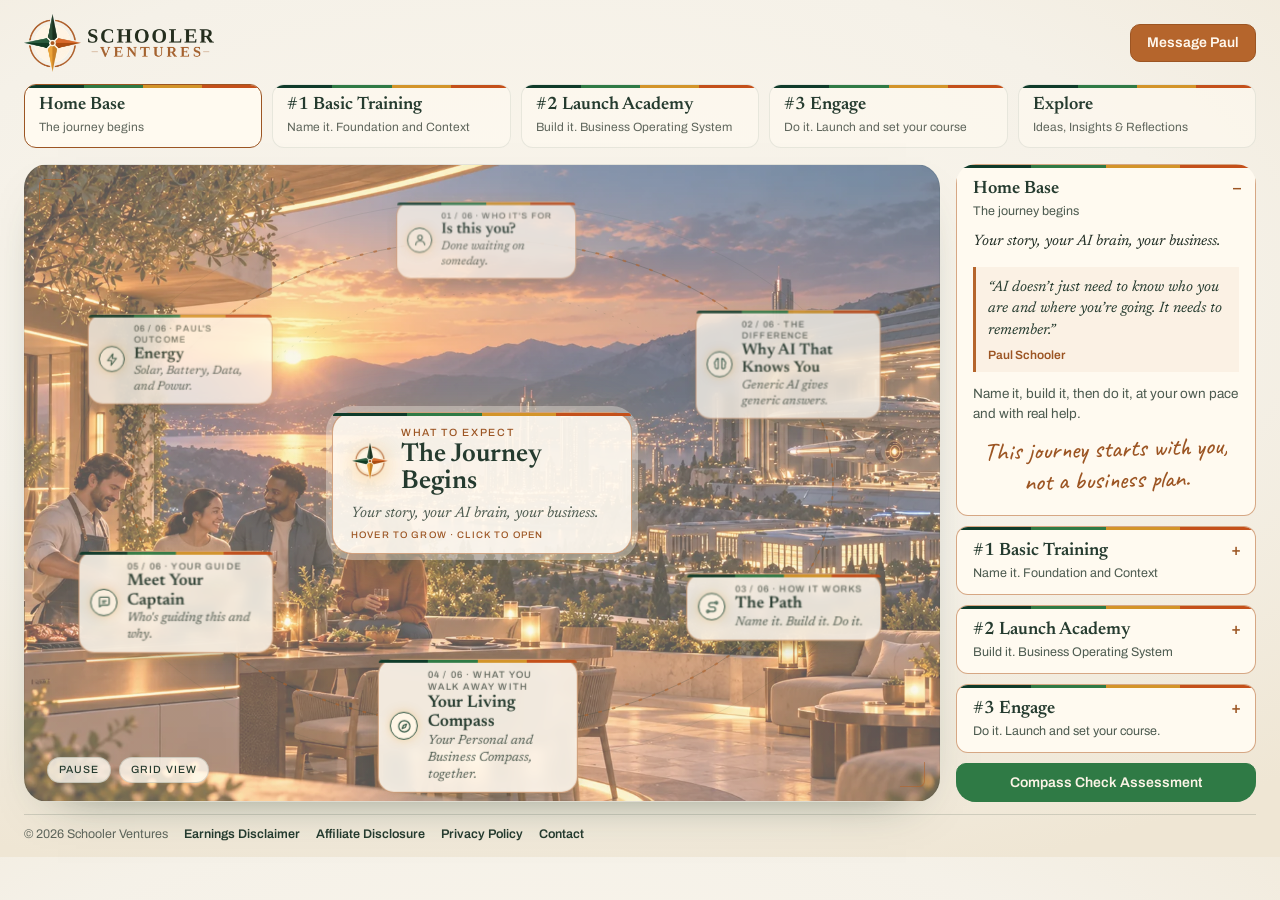
==== commit 27f74926: "Update Is this you? text" ====
--- a/index.html
+++ b/index.html
@@ -1093,7 +1093,7 @@
    ?wp=off shows the approved mockup wording only; ?wp=snap shows the baked snapshot without fetching. */
 var WP_API="https://content.schoolerventures.com/wp-json/wp/v2/";
 var WPMAP={"note":"Map of WordPress page id -> visible spot on the Schooler Ventures site. Generated by wplive/make_map.py; build.py embeds it.","backgrounds":{"wheel-home":30,"wheel-bt":45,"wheel-la":53,"wheel-en":61,"wheel-ex":21},"explore":{"category_order":[2,3,4,12,5,13],"categories":"Explore wheel nodes (name, description, post list)","tags":"Explore sidebar Tags","posts":"Explore sidebar Recent posts + category post lists"},"slug_to_key":{"compass-check":"p-cc","meet-paul":"n41","the-path":"n37","why-ai-that-knows-you":"n35","is-this-you":"n33","find-what-you-really-want":"bt2","tell-your-story":"bt1","build-your-brain":"bt3","set-your-goals":"la1","your-offer":"la2","your-crew":"la4","your-operating-system-and-tech-stack":"la5","your-launch-plan":"la6","earnings-disclaimer":"p-earnings","affiliate-disclosure":"p-affiliate","who-am-i":"bt-hub","prepare-to-launch":"la-hub","your-business-brain":"la3","contact":"p-contact","the-journey-begins":"journey","everything-is-energy":"en1","there-is-no-cloud":"en2","the-energy-wall":"en3","decentralized-solution":"en4","your-home":"en5","just-the-beginning":"en6","your-living-compass":"n39","energy":"n43","energy-freedom-crusaders":"en-hub","explore":"ex-hub","privacy-policy":"p-privacy"},"spots":[{"page":30,"spot":"hub","wheel":"home","fields":{"title":"center card title","excerpt":"center card short line"}},{"page":30,"spot":"flip","key":"journey","fields":{"title":"Read more page title","lead":"Read more page lead (first italic line, else excerpt)","content":"Read more page body"}},{"page":45,"spot":"hub","wheel":"bt","fields":{"title":"center card title","excerpt":"center card short line"}},{"page":45,"spot":"flip","key":"bt-hub","fields":{"title":"Read more page title","lead":"Read more page lead (first italic line, else excerpt)","content":"Read more page body"}},{"page":53,"spot":"hub","wheel":"la","fields":{"title":"center card title","excerpt":"center card short line"}},{"page":53,"spot":"flip","key":"la-hub","fields":{"title":"Read more page title","lead":"Read more page lead (first italic line, else excerpt)","content":"Read more page body"}},{"page":61,"spot":"hub","wheel":"en","fields":{"title":"center card title","excerpt":"center card short line"}},{"page":61,"spot":"flip","key":"en-hub","fields":{"title":"Read more page title","lead":"Read more page lead (first italic line, else excerpt)","content":"Read more page body"}},{"page":21,"spot":"hub","wheel":"ex","fields":{"title":"center card title","excerpt":"center card short line"}},{"page":21,"spot":"flip","key":"ex-hub","fields":{"title":"Read more page title","lead":"Read more page lead (first italic line, else excerpt)","content":"Read more page body"}},{"page":33,"spot":"node","wheel":"home","key":"n33","fields":{"title":"node name and page title","excerpt":"node short line and hover text","lead":"node page lead","content":"node page body"}},{"page":35,"spot":"node","wheel":"home","key":"n35","fields":{"title":"node name and page title","excerpt":"node short line and hover text","lead":"node page lead","content":"node page body"}},{"page":37,"spot":"node","wheel":"home","key":"n37","fields":{"title":"node name and page title","excerpt":"node short line and hover text","lead":"node page lead","content":"node page body"}},{"page":39,"spot":"node","wheel":"home","key":"n39","fields":{"title":"node name and page title","excerpt":"node short line and hover text","lead":"node page lead","content":"node page body"}},{"page":41,"spot":"node","wheel":"home","key":"n41","fields":{"title":"node name and page title","excerpt":"node short line and hover text","lead":"node page lead","content":"node page body"}},{"page":43,"spot":"node","wheel":"home","key":"n43","fields":{"title":"node name and page title","excerpt":"node short line and hover text","lead":"node page lead","content":"node page body"}},{"page":46,"spot":"node","wheel":"bt","key":"bt1","fields":{"title":"node name and page title","excerpt":"node short line and hover text","lead":"node page lead","content":"node page body"}},{"page":47,"spot":"node","wheel":"bt","key":"bt2","fields":{"title":"node name and page title","excerpt":"node short line and hover text","lead":"node page lead","content":"node page body"}},{"page":49,"spot":"node","wheel":"bt","key":"bt3","fields":{"title":"node name and page title","excerpt":"node short line and hover text","lead":"node page lead","content":"node page body"}},{"page":54,"spot":"node","wheel":"la","key":"la1","fields":{"title":"node name and page title","excerpt":"node short line and hover text","lead":"node page lead","content":"node page body"}},{"page":55,"spot":"node","wheel":"la","key":"la2","fields":{"title":"node name and page title","excerpt":"node short line and hover text","lead":"node page lead","content":"node page body"}},{"page":56,"spot":"node","wheel":"la","key":"la3","fields":{"title":"node name and page title","excerpt":"node short line and hover text","lead":"node page lead","content":"node page body"}},{"page":57,"spot":"node","wheel":"la","key":"la4","fields":{"title":"node name and page title","excerpt":"node short line and hover text","lead":"node page lead","content":"node page body"}},{"page":58,"spot":"node","wheel":"la","key":"la5","fields":{"title":"node name and page title","excerpt":"node short line and hover text","lead":"node page lead","content":"node page body"}},{"page":59,"spot":"node","wheel":"la","key":"la6","fields":{"title":"node name and page title","excerpt":"node short line and hover text","lead":"node page lead","content":"node page body"}},{"page":62,"spot":"node","wheel":"en","key":"en1","fields":{"title":"node name and page title","excerpt":"node short line and hover text","lead":"node page lead","content":"node page body"}},{"page":63,"spot":"node","wheel":"en","key":"en2","fields":{"title":"node name and page title","excerpt":"node short line and hover text","lead":"node page lead","content":"node page body"}},{"page":64,"spot":"node","wheel":"en","key":"en3","fields":{"title":"node name and page title","excerpt":"node short line and hover text","lead":"node page lead","content":"node page body"}},{"page":65,"spot":"node","wheel":"en","key":"en4","fields":{"title":"node name and page title","excerpt":"node short line and hover text","lead":"node page lead","content":"node page body"}},{"page":66,"spot":"node","wheel":"en","key":"en5","fields":{"title":"node name and page title","excerpt":"node short line and hover text","lead":"node page lead","content":"node page body"}},{"page":67,"spot":"node","wheel":"en","key":"en6","fields":{"title":"node name and page title","excerpt":"node short line and hover text","lead":"node page lead","content":"node page body"}},{"page":30,"spot":"acc","view":"v-home","box":1,"fields":{"excerpt":".acc-t (box subtitle line)"}},{"page":30,"spot":"acc","view":"v-basic-training","box":1,"fields":{"excerpt":".acc-t (box subtitle line)"}},{"page":30,"spot":"acc","view":"v-launch-academy","box":1,"fields":{"excerpt":".acc-t (box subtitle line)"}},{"page":30,"spot":"acc","view":"v-engage","box":1,"fields":{"excerpt":".acc-t (box subtitle line)"}},{"page":45,"spot":"acc","view":"v-home","box":2,"fields":{"title":".acc-t (box subtitle line)","excerpt":"first body paragraph"}},{"page":45,"spot":"acc","view":"v-basic-training","box":2,"fields":{"title":".acc-t (box subtitle line)","excerpt":"first body paragraph"}},{"page":45,"spot":"acc","view":"v-launch-academy","box":2,"fields":{"title":".acc-t (box subtitle line)","excerpt":"first body paragraph"}},{"page":45,"spot":"acc","view":"v-engage","box":2,"fields":{"title":".acc-t (box subtitle line)","excerpt":"first body paragraph"}},{"page":53,"spot":"acc","view":"v-home","box":3,"fields":{"title":".acc-t (box subtitle line)","excerpt":"first body paragraph"}},{"page":53,"spot":"acc","view":"v-basic-training","box":3,"fields":{"title":".acc-t (box subtitle line)","excerpt":"first body paragraph"}},{"page":53,"spot":"acc","view":"v-launch-academy","box":3,"fields":{"title":".acc-t (box subtitle line)","excerpt":"first body paragraph"}},{"page":53,"spot":"acc","view":"v-engage","box":3,"fields":{"title":".acc-t (box subtitle line)","excerpt":"first body paragraph"}},{"page":61,"spot":"acc","view":"v-home","box":4,"fields":{"title":".acc-t (box subtitle line)","excerpt":"first body paragraph"}},{"page":61,"spot":"acc","view":"v-basic-training","box":4,"fields":{"title":".acc-t (box subtitle line)","excerpt":"first body paragraph"}},{"page":61,"spot":"acc","view":"v-launch-academy","box":4,"fields":{"title":".acc-t (box subtitle line)","excerpt":"first body paragraph"}},{"page":61,"spot":"acc","view":"v-engage","box":4,"fields":{"title":".acc-t (box subtitle line)","excerpt":"first body paragraph"}},{"page":123,"spot":"cc","fields":{"excerpt":"Compass Check button hover headline (all tabs)"}},{"page":41,"spot":"about","fields":{"excerpt":"Explore sidebar About Me text"}},{"page":88,"spot":"solo","key":"p-contact","fields":{"title":"overlay page title","lead":"overlay lead","content":"overlay page body"}},{"page":3,"spot":"solo","key":"p-privacy","fields":{"title":"overlay page title","lead":"overlay lead","content":"overlay page body"}},{"page":85,"spot":"solo","key":"p-earnings","fields":{"title":"overlay page title","lead":"overlay lead","content":"overlay page body"}},{"page":86,"spot":"solo","key":"p-affiliate","fields":{"title":"overlay page title","lead":"overlay lead","content":"overlay page body"}},{"page":123,"spot":"solo","key":"p-cc","fields":{"title":"overlay page title","lead":"overlay lead","content":"overlay page body"}}],"pages_without_a_spot":{"48":"Your Values and Voice","50":"What You Walk Away With","51":"Is It Right for Me?","26":"Compass: Build Your Personal Brain (DRAFT v0, unpublished)"},"spots_without_a_wp_page":["Basic Training nodes Captain, Compass, Manifest, Logbook","Course correction page","center card \"more\" paragraphs","accordion quotes and handwritten lines","tab names and tab sublines","header, footer, Compass Check button label and hover quote","Explore sidebar Socials"]};
-var WPSNAP={"fetched":"2026-11-01 14:43 PST","pages":{"123":{"title":"Compass Check Assessment","excerpt":"<p>The first conversation between you, your AI and your Digital Brain.<\/p>\n","content":"<p><em>The first conversation between you, your AI and your Digital Brain.<\/em><\/p>\n<blockquote><p>AI doesn&#8217;t just need to know who you are and where you&#8217;re going. It needs to remember.<\/p><cite>\u2014 Paul<\/cite><\/blockquote>\n<h3>Your AI is only as good as what it knows about you.<\/h3>\n<p>Right now, most AI starts from zero every time you open it. It doesn&#8217;t know your story, what you value or where you&#8217;re headed. So it guesses. Compass Check changes that.<\/p>\n<h3>What it is<\/h3>\n<p>Compass Check is a guided conversation with your own AI. You answer 22 questions across five areas of your life and work. There are no right or wrong answers, no score and no label. It&#8217;s just you, getting clear.<\/p>\n<h3>The five areas<\/h3>\n<ol>\n<li><strong>Mindset:<\/strong> how you handle change, risk and new ideas.<\/li>\n<li><strong>AI and tech comfort:<\/strong> where you stand with AI and the tools you use every day.<\/li>\n<li><strong>Capacity:<\/strong> the time you really have and how you follow through.<\/li>\n<li><strong>Support:<\/strong> the people around you and how you like to learn.<\/li>\n<li><strong>Direction:<\/strong> why now, and where you want to be a year from now.<\/li>\n<\/ol>\n<h3>What you walk away with<\/h3>\n<p>When you finish, you get your <strong>Context Report<\/strong>. It isn&#8217;t a grade or a verdict. It&#8217;s a clear picture of you, in your own words, across all five areas.<\/p>\n<p>It&#8217;s yours to keep. Use it however you like, paste it into any AI, or take it to MyGentic and grow it into your own personal brain. Either way, it&#8217;s the seed foundation your AI has been missing.<\/p>\n<h3>What people are saying<\/h3>\n<blockquote><p>Twenty-two chapters into building my own Living Compass, I can say this clearly: it has become the most powerful practice of self-reflection and intentional living I have ever known \u2014 and the most practical tool I have found for performing at a higher level in business.<\/p><cite>\u2014 Michael<\/cite><\/blockquote>\n\n<details class=\"wp-block-details is-layout-flow wp-block-details-is-layout-flow\"><summary>Read more<\/summary>\n<p class=\"wp-block-paragraph\">I have spent years building and leading businesses \u2014 as a restaurateur, contractor, business owner, speaker, and event coordinator. Along the way I have worked with many counselors, coaches, and mentors. None of them created the kind of lasting shift I am experiencing through the Living Compass.<\/p>\n\n\n\n<p class=\"wp-block-paragraph\">Twenty-two chapters into building my own Living Compass, I can say this clearly: it has become the most powerful practice of self-reflection and intentional living I have ever known \u2014 and the most practical tool I have found for performing at a higher level in business.<\/p>\n\n\n\n<p class=\"wp-block-paragraph\">Through the questions and prompts \u2014 some that feel like a trusted friend, others that reach the depth of a skilled psychologist \u2014 I have identified the core of who I actually am and the philosophy by which I want to live. For me, that philosophy is simple and absolute: life is meant to be entertaining and pleasurable in every dimension \u2014 physical, emotional, intellectual, and financial. Not as excess, but as full, awake appreciation of being alive. The joy of simply living.<\/p>\n\n\n\n<p class=\"wp-block-paragraph\">That clarity does not stay private. It shows up in every professional interaction. When I am aligned with who I truly am, I connect more naturally with clients, team members, and partners. Conversations become more genuine. Trust forms faster. I listen better, respond with greater presence, and create value more consistently. The result has been greater connection, higher achievement, and the ability to accomplish more in business than ever before \u2014 not through pressure or technique alone, but through the quality of the person showing up.<\/p>\n\n\n\n<p class=\"wp-block-paragraph\">The Living Compass does not force change. It reveals. It shows me, without judgment, the moments I am living and working as the man I intend to be and those moments, I am not. It gives me a clear pathway forward and daily awareness that keep me aligned with that deeper identity. When I look in the mirror now, I am learning to recognize the person looking back as someone I am already becoming \u2014 and, more importantly, someone I already am. That same recognition carries into the workplace. I am less reactive to obstacles, less distracted by peer pressure or external expectations, and more intentional about how I present myself and the value I offer.<\/p>\n\n\n\n<p class=\"wp-block-paragraph\">It has taught me that obstacles and daily challenges \u2014 in life or in business \u2014 are not the point. How I respond to them is. I am learning not to judge others (or myself), because we never truly walk in another\u2019s shoes. What we see is only an anecdote. What matters is the quality of my own presence and response. That shift alone has improved how I lead, sell, serve, and collaborate.<\/p>\n\n\n\n<p class=\"wp-block-paragraph\">This practice is helping me become more appreciative, more consistently happy to be alive, and more able to share the best version of myself with others \u2014 not as performance, but as quiet example. Sometimes that presence becomes a light. Sometimes it simply invites another person into their own reflection. Either outcome is enough. In business, that same presence translates into stronger relationships, clearer communication, and results that feel sustainable rather than forced.<\/p>\n\n\n\n<p class=\"wp-block-paragraph\">For salespeople, entrepreneurs, business owners, and anyone who wants both personal integrity and professional success, the Living Compass offers something rare: a living reference point you can return to when you stumble, when the day feels heavy, or when you simply want to know whether the face in the mirror still matches the person \u2014 and the professional \u2014 you intend to be.<\/p>\n\n\n\n<p class=\"wp-block-paragraph\">It is not therapy. It is not coaching. It is a daily, evolving conversation with the truth of who you are and who you are becoming \u2014 and that conversation is making me more effective, more connected, and more capable in every area of my work and life.<\/p>\n\n\n\n<p class=\"wp-block-paragraph\">I am still evolving. I am not yet where I ultimately desire to be. But I am that man. And every day the Living Compass helps me live and work more fully as him.<\/p>\n\n\n\n<p class=\"wp-block-paragraph\">Thank you.<\/p>\n\n\n\n<p class=\"wp-block-paragraph\">\u2014 Michael<\/p>\n<\/details>\n\n<h3>How to get it<\/h3>\n<p>Access opens soon on the MyGentic marketplace.<\/p>\n","featured_media":0,"slug":"compass-check","link":"https://content.schoolerventures.com/compass-check/"},"41":{"title":"Meet Your Captain","excerpt":"<p>Paul SchoolerFounder, Schooler Ventures \u00b7 AI, Systems, Leadership and Adoption \u00b7 Energy Freedom Crusader In 1980, at 13, a neighbor offered me $4 an hour to move a pile of dirt across his yard. I asked for $20 for the job instead, then hired my little brother for $5. We finished in an hour. Minimum [&hellip;]<\/p>\n","content":"<p><strong>Paul Schooler<\/strong><br /><em>Founder, Schooler Ventures \u00b7 AI, Systems, Leadership and Adoption \u00b7 Energy Freedom Crusader<\/em><\/p>\n<p>In 1980, at 13, a neighbor offered me $4 an hour to move a pile of dirt across his yard. I asked for $20 for the job instead, then hired my little brother for $5. We finished in an hour. Minimum wage was $3.10. That day taught me two things I&#8217;ve built my life on: income is negotiable, and leverage changes everything.<\/p>\n<p>The road from there wasn&#8217;t straight. I flunked out of college, ended up in the Navy and became fascinated by leadership. Why do some leaders ask and people gladly follow, while others ask and nobody moves? I&#8217;ve spent my life chasing that question, in business and in myself. I&#8217;ve failed more times than I can count, and I&#8217;ve never stopped dreaming.<\/p>\n<h3>What I do now<\/h3>\n<p>I help owner-led businesses, independent operators, tradespeople and emerging leaders turn what they know into clarity, structure and consistent action. Most of the time, the real problem isn&#8217;t the technology. It&#8217;s clarity, ownership, process or leadership. So we start there.<\/p>\n<p>My method builds in order: business memory, then business knowledge, then operations, then automation, and only then AI. <strong>Standardize the methodology. Customize the implementation.<\/strong> The goal is always a person or business that&#8217;s more capable and less dependent, on me or on any one tool.<\/p>\n<h3>What I believe<\/h3>\n<p>It starts with purpose. Then you build the mindset, gain the skillset, create a simple process and serve somebody. No hype, no magic tools, no promises I can&#8217;t back up. Just honest progress, human judgment and the next right step.<\/p>\n<h3>Why I&#8217;m here<\/h3>\n<p>I&#8217;m not teaching from the top of the mountain. I&#8217;m walking this road myself, one step ahead, building an AI that knows and remembers me and turning my own clarity into a business. I&#8217;d rather help you start than watch you wait on someday.<\/p>\n<p><em>Faith over fear.<\/em><\/p>\n","featured_media":0,"slug":"meet-paul","link":"https://content.schoolerventures.com/meet-paul/"},"37":{"title":"The Path","excerpt":"<p>Everyone starts at Basic Training. You go at your own pace. Back to The Journey Begins<\/p>\n","content":"\n<ul class=\"wp-block-list\">\n<li>#1 Basic Training: Name it. Foundation and context (30 days).<\/li>\n\n\n\n<li>#2 Launch Academy: Build it. Your business operating system (90 days from start).<\/li>\n\n\n\n<li>#3 Engage: Do it. Launch and set your course.<\/li>\n<\/ul>\n\n\n\n<p class=\"wp-block-paragraph\">Everyone starts at Basic Training. You go at your own pace.<\/p>\n\n\n\n<p class=\"wp-block-paragraph\"><a href=\"/the-journey-begins/\">Back to The Journey Begins<\/a><\/p>\n\n","featured_media":0,"slug":"the-path","link":"https://content.schoolerventures.com/the-path/"},"35":{"title":"Why AI That Knows You","excerpt":"<p>When you ask most AI tools for help, you get the same answers everyone else gets, because they don&#8217;t know you. Here you build a personal AI brain that holds your story, your values, your experience and your goals. From then on, the help you get is built around who you are. Back to The [&hellip;]<\/p>\n","content":"\n<p class=\"wp-block-paragraph\">When you ask most AI tools for help, you get the same answers everyone else gets, because they don&#8217;t know you.<\/p>\n\n\n\n<p class=\"wp-block-paragraph\">Here you build a personal AI brain that holds your story, your values, your experience and your goals. From then on, the help you get is built around who you are.<\/p>\n\n\n\n<p class=\"wp-block-paragraph\"><a href=\"/the-journey-begins/\">Back to The Journey Begins<\/a><\/p>\n\n","featured_media":0,"slug":"why-ai-that-knows-you","link":"https://content.schoolerventures.com/why-ai-that-knows-you/"},"33":{"title":"Is This You?","excerpt":"<p>You&#8217;ve thought about a different life or your own business for a long time. The days fill up, doubt creeps in, and someday keeps moving. This is for people who are done waiting. People who&#8217;ve tried before and still won&#8217;t quit. You don&#8217;t need a plan yet, and you don&#8217;t need any AI experience. You [&hellip;]<\/p>\n","content":"\n<p class=\"wp-block-paragraph\">You&#8217;ve thought about a different life or your own business for a long time. The days fill up, doubt creeps in, and someday keeps moving.<\/p>\n\n\n\n<p class=\"wp-block-paragraph\">This is for people who are done waiting. People who&#8217;ve tried before and still won&#8217;t quit. You don&#8217;t need a plan yet, and you don&#8217;t need any AI experience. You just need to be ready to start.<\/p>\n\n\n\n<p class=\"wp-block-paragraph\"><a href=\"/the-journey-begins/\">Back to The Journey Begins<\/a><\/p>\n\n","featured_media":0,"slug":"is-this-you","link":"https://content.schoolerventures.com/is-this-you/"},"47":{"title":"Find What You Really Want","excerpt":"<p>It&#8217;s easy to say you want more money or more time. This step goes underneath that to find what you really want and why. Once that&#8217;s clear, every decision after it gets easier. Back to Who am I?<\/p>\n","content":"\n<p class=\"wp-block-paragraph\">It&#8217;s easy to say you want more money or more time. This step goes underneath that to find what you really want and why.<\/p>\n\n\n\n<p class=\"wp-block-paragraph\">Once that&#8217;s clear, every decision after it gets easier.<\/p>\n\n\n\n<p class=\"wp-block-paragraph\"><a href=\"/who-am-i/\">Back to Who am I?<\/a><\/p>\n\n\n","featured_media":0,"slug":"find-what-you-really-want","link":"https://content.schoolerventures.com/find-what-you-really-want/"},"46":{"title":"Tell Your Story","excerpt":"<p>Every good plan starts with knowing where you&#8217;ve come from. In this step you tell your story: the wins, the hard parts, and the turning points. Nothing here is wasted. Your story is what makes your AI brain yours. Back to Who am I?<\/p>\n","content":"\n<p class=\"wp-block-paragraph\">Every good plan starts with knowing where you&#8217;ve come from. In this step you tell your story: the wins, the hard parts, and the turning points.<\/p>\n\n\n\n<p class=\"wp-block-paragraph\">Nothing here is wasted. Your story is what makes your AI brain yours.<\/p>\n\n\n\n<p class=\"wp-block-paragraph\"><a href=\"/who-am-i/\">Back to Who am I?<\/a><\/p>\n\n\n","featured_media":0,"slug":"tell-your-story","link":"https://content.schoolerventures.com/tell-your-story/"},"48":{"title":"Your Values and Voice","excerpt":"<p>Your values guide your choices. Your voice is how you sound when you&#8217;re being yourself. Naming both means your AI brain can help you in a way that fits who you are, not who someone else is. Back to Who am I?<\/p>\n","content":"\n<p class=\"wp-block-paragraph\">Your values guide your choices. Your voice is how you sound when you&#8217;re being yourself.<\/p>\n\n\n\n<p class=\"wp-block-paragraph\">Naming both means your AI brain can help you in a way that fits who you are, not who someone else is.<\/p>\n\n\n\n<p class=\"wp-block-paragraph\"><a href=\"/who-am-i/\">Back to Who am I?<\/a><\/p>\n\n\n","featured_media":0,"slug":"your-values-and-voice","link":"https://content.schoolerventures.com/your-values-and-voice/"},"49":{"title":"Build Your Brain","excerpt":"<p>This is where it comes together. Everything you&#8217;ve named goes into a personal AI brain. From then on, the AI you work with knows who it&#8217;s helping. No AI experience needed; we do it together. Back to Who am I?<\/p>\n","content":"\n<p class=\"wp-block-paragraph\">This is where it comes together. Everything you&#8217;ve named goes into a personal AI brain.<\/p>\n\n\n\n<p class=\"wp-block-paragraph\">From then on, the AI you work with knows who it&#8217;s helping. No AI experience needed; we do it together.<\/p>\n\n\n\n<p class=\"wp-block-paragraph\"><a href=\"/who-am-i/\">Back to Who am I?<\/a><\/p>\n\n\n","featured_media":0,"slug":"build-your-brain","link":"https://content.schoolerventures.com/build-your-brain/"},"54":{"title":"Set Your Goals","excerpt":"<p>Basic Training showed you what you really want. Here you turn it into clear business goals with a timeline. Everything else in Launch Academy is built to hit those goals. Back to Prepare to Launch<\/p>\n","content":"\n<p class=\"wp-block-paragraph\">Basic Training showed you what you really want. Here you turn it into clear business goals with a timeline.<\/p>\n\n\n\n<p class=\"wp-block-paragraph\">Everything else in Launch Academy is built to hit those goals.<\/p>\n\n\n\n<p class=\"wp-block-paragraph\"><a href=\"/prepare-to-launch/\">Back to Prepare to Launch<\/a><\/p>\n\n\n","featured_media":0,"slug":"set-your-goals","link":"https://content.schoolerventures.com/set-your-goals/"},"55":{"title":"Your Offer","excerpt":"<p>A business needs something to sell. In this step you shape your offer: what it is, who it&#8217;s for, and the price. Your business brain helps you get it clear and say it simply. Back to Prepare to Launch<\/p>\n","content":"\n<p class=\"wp-block-paragraph\">A business needs something to sell. In this step you shape your offer: what it is, who it&#8217;s for, and the price.<\/p>\n\n\n\n<p class=\"wp-block-paragraph\">Your business brain helps you get it clear and say it simply.<\/p>\n\n\n\n<p class=\"wp-block-paragraph\"><a href=\"/prepare-to-launch/\">Back to Prepare to Launch<\/a><\/p>\n\n\n","featured_media":0,"slug":"your-offer","link":"https://content.schoolerventures.com/your-offer/"},"57":{"title":"Your Crew","excerpt":"<p>Your crew is a team of AI teammates. Each one has a job, and each one draws on your brains, so it knows who you are and how your business runs. This is the key to the whole thing: you lead, and your crew does the work. Back to Prepare to Launch<\/p>\n","content":"\n<p class=\"wp-block-paragraph\">Your crew is a team of AI teammates. Each one has a job, and each one draws on your brains, so it knows who you are and how your business runs.<\/p>\n\n\n\n<p class=\"wp-block-paragraph\">This is the key to the whole thing: you lead, and your crew does the work.<\/p>\n\n\n\n<p class=\"wp-block-paragraph\"><a href=\"/prepare-to-launch/\">Back to Prepare to Launch<\/a><\/p>\n\n\n","featured_media":0,"slug":"your-crew","link":"https://content.schoolerventures.com/your-crew/"},"58":{"title":"Your Operating System and Tech Stack","excerpt":"<p>Your tech stack is the set of tools your business runs on, such as your site, CRM, email and calendar. Your operating system is the daily and weekly rhythm that ties the tools, your crew and your brains together. Back to Prepare to Launch<\/p>\n","content":"\n<p class=\"wp-block-paragraph\">Your tech stack is the set of tools your business runs on, such as your site, CRM, email and calendar.<\/p>\n\n\n\n<p class=\"wp-block-paragraph\">Your operating system is the daily and weekly rhythm that ties the tools, your crew and your brains together.<\/p>\n\n\n\n<p class=\"wp-block-paragraph\"><a href=\"/prepare-to-launch/\">Back to Prepare to Launch<\/a><\/p>\n\n\n","featured_media":0,"slug":"your-operating-system-and-tech-stack","link":"https://content.schoolerventures.com/your-operating-system-and-tech-stack/"},"59":{"title":"Your Launch Plan","excerpt":"<p>The last step brings it all together: goals, offer, business brain, crew and tech stack. You leave with a launch plan and step into Engage ready to go. Back to Prepare to Launch<\/p>\n","content":"\n<p class=\"wp-block-paragraph\">The last step brings it all together: goals, offer, business brain, crew and tech stack.<\/p>\n\n\n\n<p class=\"wp-block-paragraph\">You leave with a launch plan and step into Engage ready to go.<\/p>\n\n\n\n<p class=\"wp-block-paragraph\"><a href=\"/prepare-to-launch/\">Back to Prepare to Launch<\/a><\/p>\n\n\n","featured_media":0,"slug":"your-launch-plan","link":"https://content.schoolerventures.com/your-launch-plan/"},"85":{"title":"Earnings Disclaimer","excerpt":"<p>Last updated: October 28, 2026 I want to be straight with you. Nothing on this site is a promise of income, earnings or savings. Every person&#8217;s results are different, and some people earn nothing at all. The Platform: Powur&#8217;s official Income Disclaimer The business platform I share on this site is Powur. Here is Powur&#8217;s [&hellip;]<\/p>\n","content":"\n<p class=\"wp-block-paragraph\">Last updated: October 28, 2026<\/p>\n\n\n<p class=\"wp-block-paragraph\">I want to be straight with you. Nothing on this site is a promise of income, earnings or savings. Every person&#8217;s results are different, and some people earn nothing at all.<\/p>\n\n\n<h2 class=\"wp-block-heading\">The Platform: Powur&#8217;s official Income Disclaimer<\/h2>\n\n\n<p class=\"wp-block-paragraph\">The business platform I share on this site is Powur. Here is Powur&#8217;s official Income Disclaimer, word for word:<\/p>\n\n\n<blockquote class=\"wp-block-quote is-layout-flow wp-block-quote-is-layout-flow\">\n<p class=\"wp-block-paragraph\">There are no guarantees regarding income in POWUR. The success or failure of each Consultant like in any other business, depends upon each Consultant&#8217;s skills and personal effort. Earning levels for POWUR Independent Consultants that appear are examples and should not be construed as typical or average. Income level achievements are dependent upon the individual Consultant&#8217;s business skills, personal ambition, time, commitment, activity, and demographic factors.<\/p>\n<\/blockquote>\n\n\n<blockquote class=\"wp-block-quote is-layout-flow wp-block-quote-is-layout-flow\">\n<p class=\"wp-block-paragraph\">The Company does not guarantee or imply any specific earnings or income. Individual income results may vary significantly and are based on many factors, including a Consultant&#8217;s individual efforts, business experience and skills. The Company makes no guarantee or representation as to the level of success, if any, Consultants may achieve by selling any product or in soliciting Consultants or retail customers.<\/p>\n<\/blockquote>\n\n\n<blockquote class=\"wp-block-quote is-layout-flow wp-block-quote-is-layout-flow\">\n<p class=\"wp-block-paragraph\">Any earnings information or statements regarding income in the Compensation Plan are solely to explain the Compensation Plan and are not representations or guarantees of any earnings or income.<\/p>\n<\/blockquote>\n\n\n<h2 class=\"wp-block-heading\">Income Disclosure Statement<\/h2>\n\n\n<p class=\"wp-block-paragraph\"><strong>IMPORTANT &#8211; Please see the Powur Income Disclosure Statement at <a href=\"https://ids.powur.com/\">https://ids.powur.com/<\/a> for complete information about Seller earnings with Powur.<\/strong><\/p>\n\n\n<h2 class=\"wp-block-heading\">AI Compute Node Hosting<\/h2>\n\n\n<p class=\"wp-block-paragraph\"><strong>Earnings are not guaranteed and depend on utilization, workload demand, pricing and collections.<\/strong><\/p>\n\n\n<h2 class=\"wp-block-heading\">Energy savings<\/h2>\n\n\n<p class=\"wp-block-paragraph\">Solar and battery savings depend on your home, your usage, your utility&#8217;s rates and many other factors. I don&#8217;t promise any specific savings, and I won&#8217;t tell you you&#8217;ll never have an electric bill again.<\/p>\n\n\n<h2 class=\"wp-block-heading\">Everything else on this site<\/h2>\n\n\n<p class=\"wp-block-paragraph\">The training, stories and ideas here are for education and inspiration. Success takes commitment, effort and skill. Any examples are just that, examples, and are not typical or guaranteed. Please do your own research and talk to a qualified advisor before making financial decisions.<\/p>\n\n","featured_media":0,"slug":"earnings-disclaimer","link":"https://content.schoolerventures.com/earnings-disclaimer/"},"86":{"title":"Affiliate Disclosure","excerpt":"<p>Last updated: October 28, 2026 Some of the links and recommendations on this site may earn me money. I want you to know that up front. How I may be paid What that means for you As far as I know, using my links generally doesn&#8217;t change the price you pay, but each company sets [&hellip;]<\/p>\n","content":"\n<p class=\"wp-block-paragraph\">Last updated: October 28, 2026<\/p>\n\n\n<p class=\"wp-block-paragraph\">Some of the links and recommendations on this site may earn me money. I want you to know that up front.<\/p>\n\n\n<h2 class=\"wp-block-heading\">How I may be paid<\/h2>\n\n\n<ul class=\"wp-block-list\">\n<li><strong>The Platform (Powur).<\/strong> I&#8217;m an independent Powur seller. If you buy a solar or battery system, or join the business through my link, I may earn commissions or other compensation from Powur.<\/li>\n\n\n<li><strong>Referrals.<\/strong> I may be paid when someone I refer becomes a customer or partner.<\/li>\n\n\n<li><strong>Affiliate links.<\/strong> Some links to products, tools or services may be affiliate links. If you buy through them, I may earn a commission.<\/li>\n\n<\/ul>\n\n\n<h2 class=\"wp-block-heading\">What that means for you<\/h2>\n\n\n<p class=\"wp-block-paragraph\">As far as I know, using my links generally doesn&#8217;t change the price you pay, but each company sets its own prices and terms, so please check with them. I only share things I believe in, and being paid never changes my honest opinion.<\/p>\n\n\n<p class=\"wp-block-paragraph\">This disclosure follows the spirit of the U.S. Federal Trade Commission&#8217;s guidance on endorsements: when there&#8217;s a money connection, you deserve to know.<\/p>\n\n\n<p class=\"wp-block-paragraph\">Nothing here is a promise of income or savings. See the <a href=\"/earnings-disclaimer\">Earnings Disclaimer<\/a>.<\/p>\n\n\n<p class=\"wp-block-paragraph\">Questions? Email me at <a href=\"mailto:paul@schoolerventures.com\">paul@schoolerventures.com<\/a>.<\/p>\n\n","featured_media":0,"slug":"affiliate-disclosure","link":"https://content.schoolerventures.com/affiliate-disclosure/"},"45":{"title":"Who Am I?","excerpt":"<p>Basic Training: Name it. Foundation and context. Everyone starts here. Over 30 days you tell your story, get clear on what you really want, name your values, and build a personal AI brain that holds it all. You start with a question: who am I? You finish with an answer you can use: who I [&hellip;]<\/p>\n","content":"\n<p class=\"wp-block-paragraph\"><em>Basic Training: Name it. Foundation and context.<\/em><\/p>\n\n\n\n<p class=\"wp-block-paragraph\">Everyone starts here. Over 30 days you tell your story, get clear on what you really want, name your values, and build a personal AI brain that holds it all.<\/p>\n\n\n\n<p class=\"wp-block-paragraph\">You start with a question: who am I? You finish with an answer you can use: who I am. That answer becomes your Personal Compass.<\/p>\n\n\n\n<div class=\"wp-block-buttons is-layout-flex wp-block-buttons-is-layout-flex\">\n<div class=\"wp-block-button\"><a class=\"wp-block-button__link wp-element-button\">Start Basic Training<\/a><\/div>\n<\/div>\n\n\n","featured_media":128,"slug":"who-am-i","link":"https://content.schoolerventures.com/who-am-i/"},"50":{"title":"What You Walk Away With","excerpt":"<p>You finish Basic Training with your Personal Compass, a personal AI brain built from your own story, wants, values and voice. It&#8217;s yours to use every day, and it&#8217;s the foundation for Launch Academy if you choose to keep going. Back to Who am I?<\/p>\n","content":"\n<p class=\"wp-block-paragraph\">You finish Basic Training with your Personal Compass, a personal AI brain built from your own story, wants, values and voice.<\/p>\n\n\n\n<p class=\"wp-block-paragraph\">It&#8217;s yours to use every day, and it&#8217;s the foundation for Launch Academy if you choose to keep going.<\/p>\n\n\n\n<p class=\"wp-block-paragraph\"><a href=\"/who-am-i/\">Back to Who am I?<\/a><\/p>\n\n\n","featured_media":0,"slug":"what-you-walk-away-with","link":"https://content.schoolerventures.com/what-you-walk-away-with/"},"53":{"title":"Prepare to Launch","excerpt":"<p>Launch Academy: Build it. Business Operating System. Launch Academy is where what you found in Basic Training becomes a business. Within 90 days from start, you set your goals, shape your offer, build your Business Compass, and build your crew of AI teammates on a simple tech stack. You leave with an AI business operating [&hellip;]<\/p>\n","content":"\n<p class=\"wp-block-paragraph\"><em>Launch Academy: Build it. Business Operating System.<\/em><\/p>\n\n\n\n<p class=\"wp-block-paragraph\">Launch Academy is where what you found in Basic Training becomes a business. Within 90 days from start, you set your goals, shape your offer, build your Business Compass, and build your crew of AI teammates on a simple tech stack.<\/p>\n\n\n\n<p class=\"wp-block-paragraph\">You leave with an AI business operating system that runs with you, and a plan to launch.<\/p>\n\n\n\n<div class=\"wp-block-buttons is-layout-flex wp-block-buttons-is-layout-flex\">\n<div class=\"wp-block-button\"><a class=\"wp-block-button__link wp-element-button\" href=\"/contact/\">Ask about Launch Academy<\/a><\/div>\n<\/div>\n\n\n","featured_media":129,"slug":"prepare-to-launch","link":"https://content.schoolerventures.com/prepare-to-launch/"},"56":{"title":"Your Business Brain","excerpt":"<p>In Basic Training your Personal Compass learned who you are. Now you build your Business Compass, which holds how your business runs: your offer, your customers, your voice and your processes. Every part of the business draws on it. Back to Prepare to Launch<\/p>\n","content":"\n<p class=\"wp-block-paragraph\">In Basic Training your Personal Compass learned who you are. Now you build your Business Compass, which holds how your business runs: your offer, your customers, your voice and your processes.<\/p>\n\n\n\n<p class=\"wp-block-paragraph\">Every part of the business draws on it.<\/p>\n\n\n\n<p class=\"wp-block-paragraph\"><a href=\"/prepare-to-launch/\">Back to Prepare to Launch<\/a><\/p>\n\n\n","featured_media":0,"slug":"your-business-brain","link":"https://content.schoolerventures.com/your-business-brain/"},"51":{"title":"Is It Right for Me?","excerpt":"<p>Basic Training is for people who are ready to stop waiting and start. You don&#8217;t need a business plan, and you don&#8217;t need any AI experience. You go at your own pace. If you&#8217;re not sure, Message Paul. Back to Who am I?<\/p>\n","content":"\n<p class=\"wp-block-paragraph\">Basic Training is for people who are ready to stop waiting and start. You don&#8217;t need a business plan, and you don&#8217;t need any AI experience.<\/p>\n\n\n\n<p class=\"wp-block-paragraph\">You go at your own pace. If you&#8217;re not sure, <a href=\"/contact/\">Message Paul<\/a>.<\/p>\n\n\n\n<p class=\"wp-block-paragraph\"><a href=\"/who-am-i/\">Back to Who am I?<\/a><\/p>\n\n\n","featured_media":0,"slug":"is-it-right-for-me","link":"https://content.schoolerventures.com/is-it-right-for-me/"},"88":{"title":"Contact","excerpt":"<p>I&#8217;d love to hear from you. Whether you&#8217;re curious about your home&#8217;s energy potential, the business platform or just want to talk about the journey, reach out. Message Paul Prefer email? Write me at paul@schoolerventures.com. I read every message myself and will get back to you as soon as I can.<\/p>\n","content":"\n<p class=\"wp-block-paragraph\">I&#8217;d love to hear from you. Whether you&#8217;re curious about your home&#8217;s energy potential, the business platform or just want to talk about the journey, reach out.<\/p>\n\n\n\n<h2 class=\"wp-block-heading\">Message Paul<\/h2>\n\n\n\n<div class=\"wp-block-buttons is-layout-flex wp-block-buttons-is-layout-flex\">\n<div class=\"wp-block-button\"><a class=\"wp-block-button__link wp-element-button\" href=\"#talk-to-paul\">Message Paul<\/a><\/div>\n<\/div>\n\n\n\n<p class=\"wp-block-paragraph\">Prefer email? Write me at <a href=\"mailto:paul@schoolerventures.com\">paul@schoolerventures.com<\/a>.<\/p>\n\n\n\n<p class=\"wp-block-paragraph\">I read every message myself and will get back to you as soon as I can.<\/p>\n\n\n\n<p class=\"wp-block-paragraph\"><\/p>\n","featured_media":0,"slug":"contact","link":"https://content.schoolerventures.com/contact/"},"30":{"title":"The Journey Begins","excerpt":"<p>Most people know something has to change. Few know where to start. The problem You&#8217;ve thought about it for years: a different life, your own business, a voice people actually hear. But the days fill up, the doubt creeps in, and &#8220;someday&#8221; keeps moving. And when you finally ask AI for help, it gives you [&hellip;]<\/p>\n","content":"\n<p class=\"wp-block-paragraph\"><em>Most people know something has to change. Few know where to start.<\/em><\/p>\n\n\n\n<h2 class=\"wp-block-heading\">The problem<\/h2>\n\n\n\n<p class=\"wp-block-paragraph\">You&#8217;ve thought about it for years: a different life, your own business, a voice people actually hear. But the days fill up, the doubt creeps in, and &#8220;someday&#8221; keeps moving. And when you finally ask AI for help, it gives you the same generic answers it gives everyone, because it doesn&#8217;t know you.<\/p>\n\n\n\n<h2 class=\"wp-block-heading\">What changes here<\/h2>\n\n\n\n<p class=\"wp-block-paragraph\">This journey starts with you, not a business plan. In Basic Training you tell your story, get clear on what you really want, and build a personal AI brain that holds it all: your values, your experience, your goals. From then on, the AI you work with actually knows who it&#8217;s helping.<\/p>\n\n\n\n<h2 class=\"wp-block-heading\">Where it goes<\/h2>\n\n\n\n<ul class=\"wp-block-list\">\n<li>Basic Training: name the problem and build your context brain (30 days).<\/li>\n\n\n\n<li>Launch Academy: turn what you want into a business, with a real operating system behind it (90 days from start).<\/li>\n\n\n\n<li>Engage: Launch and set your course.<\/li>\n<\/ul>\n\n\n\n<h2 class=\"wp-block-heading\">Who it&#8217;s for<\/h2>\n\n\n\n<p class=\"wp-block-paragraph\">Dreamers who are done waiting. People who&#8217;ve tried before and still won&#8217;t quit. Anyone who wants AI working for them, not just next to them.<\/p>\n\n\n\n<h2 class=\"wp-block-heading\">Your first step<\/h2>\n\n\n\n<div class=\"wp-block-buttons is-layout-flex wp-block-buttons-is-layout-flex\">\n<div class=\"wp-block-button\"><a class=\"wp-block-button__link wp-element-button\" href=\"/contact/\">Start Basic Training<\/a><\/div>\n<\/div>\n\n\n\n<p class=\"wp-block-paragraph\">No experience with AI needed. You go at your own pace, and you can stop anytime.<\/p>\n\n","featured_media":127,"slug":"the-journey-begins","link":"https://content.schoolerventures.com/the-journey-begins/"},"62":{"title":"Everything is Energy","excerpt":"<p>Every age had its engine. Muscle, then steam, then electricity. Each time people found more energy, everything changed. Now the engine is intelligence. And intelligence runs on compute, and compute runs on power. Next: There is no Cloud Back to Energy Freedom Crusade<\/p>\n","content":"\n<p class=\"wp-block-paragraph\">Every age had its engine. Muscle, then steam, then electricity. Each time people found more energy, everything changed.<\/p>\n\n\n\n<p class=\"wp-block-paragraph\">Now the engine is intelligence. And intelligence runs on compute, and compute runs on power.<\/p>\n\n\n\n<p class=\"wp-block-paragraph\"><a href=\"/there-is-no-cloud/\">Next: There is no Cloud<\/a><\/p>\n\n\n\n<p class=\"wp-block-paragraph\"><a href=\"/energy-freedom-crusaders/\">Back to Energy Freedom Crusade<\/a><\/p>\n\n\n","featured_media":0,"slug":"everything-is-energy","link":"https://content.schoolerventures.com/everything-is-energy/"},"63":{"title":"There is no Cloud","excerpt":"<p>Most people picture the cloud as something weightless. It isn&#8217;t. There are only buildings full of chips, and they use more power than some countries. AI use has grown hundreds of times over in just two years. Every bit of it is a physical event on the real grid. Next: The Energy Wall Back to [&hellip;]<\/p>\n","content":"\n<p class=\"wp-block-paragraph\">Most people picture the cloud as something weightless. It isn&#8217;t. There are only buildings full of chips, and they use more power than some countries.<\/p>\n\n\n\n<p class=\"wp-block-paragraph\">AI use has grown hundreds of times over in just two years. Every bit of it is a physical event on the real grid.<\/p>\n\n\n\n<p class=\"wp-block-paragraph\"><a href=\"/the-energy-wall/\">Next: The Energy Wall<\/a><\/p>\n\n\n\n<p class=\"wp-block-paragraph\"><a href=\"/energy-freedom-crusaders/\">Back to Energy Freedom Crusade<\/a><\/p>\n\n\n","featured_media":0,"slug":"there-is-no-cloud","link":"https://content.schoolerventures.com/there-is-no-cloud/"},"64":{"title":"The Energy Wall","excerpt":"<p>The grid was built for flat, slow-growing demand. That era is over. Big data centers can wait years for a grid hookup, and many communities are saying no to new ones. Solar&#8217;s first wave stumbled. Today batteries cost far less, the financing changed, and the timing is here. Solar grew up for this moment. Next: [&hellip;]<\/p>\n","content":"\n<p class=\"wp-block-paragraph\">The grid was built for flat, slow-growing demand. That era is over. Big data centers can wait years for a grid hookup, and many communities are saying no to new ones.<\/p>\n\n\n\n<p class=\"wp-block-paragraph\">Solar&#8217;s first wave stumbled. Today batteries cost far less, the financing changed, and the timing is here. Solar grew up for this moment.<\/p>\n\n\n\n<p class=\"wp-block-paragraph\"><a href=\"/decentralized-solution/\">Next: Decentralized Solution<\/a><\/p>\n\n\n\n<p class=\"wp-block-paragraph\"><a href=\"/energy-freedom-crusaders/\">Back to Energy Freedom Crusade<\/a><\/p>\n\n\n","featured_media":0,"slug":"the-energy-wall","link":"https://content.schoolerventures.com/the-energy-wall/"},"65":{"title":"Decentralized Solution","excerpt":"<p>The Platform&#8217;s founder came back from the Amazon with one idea: the future grid will look more like a rainforest than a power plant. Millions of homes, each making and storing its own power and doing useful work for the AI economy. No new substation, no years-long wait. Next: Your Home Back to Energy Freedom [&hellip;]<\/p>\n","content":"\n<p class=\"wp-block-paragraph\">The Platform&#8217;s founder came back from the Amazon with one idea: the future grid will look more like a rainforest than a power plant.<\/p>\n\n\n\n<p class=\"wp-block-paragraph\">Millions of homes, each making and storing its own power and doing useful work for the AI economy. No new substation, no years-long wait.<\/p>\n\n\n\n<p class=\"wp-block-paragraph\"><a href=\"/your-home/\">Next: Your Home<\/a><\/p>\n\n\n\n<p class=\"wp-block-paragraph\"><a href=\"/energy-freedom-crusaders/\">Back to Energy Freedom Crusade<\/a><\/p>\n\n\n","featured_media":0,"slug":"decentralized-solution","link":"https://content.schoolerventures.com/decentralized-solution/"},"66":{"title":"Your Home","excerpt":"<p>Your home can make its own power, store it, and keep the lights on when the grid goes down. It can also host a small AI compute node that serves businesses. Earnings are not guaranteed. Texas is the live example. The demand, the growth and the grid pressure are all happening right here. Next: Just [&hellip;]<\/p>\n","content":"\n<p class=\"wp-block-paragraph\">Your home can make its own power, store it, and keep the lights on when the grid goes down. It can also host a small AI compute node that serves businesses. Earnings are not guaranteed.<\/p>\n\n\n\n<p class=\"wp-block-paragraph\">Texas is the live example. The demand, the growth and the grid pressure are all happening right here.<\/p>\n\n\n\n<p class=\"wp-block-paragraph\"><a href=\"/just-the-beginning/\">Next: Just the Beginning<\/a><\/p>\n\n\n\n<p class=\"wp-block-paragraph\"><a href=\"/energy-freedom-crusaders/\">Back to Energy Freedom Crusade<\/a><\/p>\n\n\n","featured_media":0,"slug":"your-home","link":"https://content.schoolerventures.com/your-home/"},"67":{"title":"Just the Beginning","excerpt":"<p>The node that comes with the system is only the first step. The program already plans for upgrades over time and more than one kind of hardware. Down the road, homes may host more compute, and even run their own private AI. Every home a power plant and a data center. Next: choose your door [&hellip;]<\/p>\n","content":"\n<p class=\"wp-block-paragraph\">The node that comes with the system is only the first step. The program already plans for upgrades over time and more than one kind of hardware.<\/p>\n\n\n\n<p class=\"wp-block-paragraph\">Down the road, homes may host more compute, and even run their own private AI. Every home a power plant and a data center.<\/p>\n\n\n\n<p class=\"wp-block-paragraph\"><a href=\"/energy-freedom-crusaders/\">Next: choose your door<\/a><\/p>\n\n\n\n<p class=\"wp-block-paragraph\"><a href=\"/energy-freedom-crusaders/\">Back to Energy Freedom Crusade<\/a><\/p>\n\n\n","featured_media":0,"slug":"just-the-beginning","link":"https://content.schoolerventures.com/just-the-beginning/"},"39":{"title":"Your Living Compass","excerpt":"<p>Your Living Compass is two AI brains working together. In Basic Training you build your Personal Compass: your story, what you really want, your values and your voice. In Launch Academy you build your Business Compass on top of it, to hold how your business runs. Together, the two are your Living Compass. It&#8217;s yours, [&hellip;]<\/p>\n","content":"\n<p class=\"wp-block-paragraph\">Your Living Compass is two AI brains working together. In Basic Training you build your Personal Compass: your story, what you really want, your values and your voice.<\/p>\n\n\n\n<p class=\"wp-block-paragraph\">In Launch Academy you build your Business Compass on top of it, to hold how your business runs. Together, the two are your Living Compass. It&#8217;s yours, and it keeps learning as you do.<\/p>\n\n\n\n<p class=\"wp-block-paragraph\"><a href=\"/the-journey-begins/\">Back to The Journey Begins<\/a><\/p>\n\n","featured_media":0,"slug":"your-living-compass","link":"https://content.schoolerventures.com/your-living-compass/"},"43":{"title":"Energy","excerpt":"<p>Energy is where this journey led for me. The Platform is my own outcome of this process. For homeowners, that means solar, battery backup and data. If you want to know whether your home is a fit, start with the Engage tab or Message Paul. Back to The Journey Begins<\/p>\n","content":"\n<p class=\"wp-block-paragraph\">Energy is where this journey led for me. The Platform is my own outcome of this process.<\/p>\n\n\n\n<p class=\"wp-block-paragraph\">For homeowners, that means solar, battery backup and data. If you want to know whether your home is a fit, start with the Engage tab or <a href=\"/contact/\">Message Paul<\/a>.<\/p>\n\n\n\n<p class=\"wp-block-paragraph\"><a href=\"/the-journey-begins/\">Back to The Journey Begins<\/a><\/p>\n\n","featured_media":0,"slug":"energy","link":"https://content.schoolerventures.com/energy/"},"61":{"title":"Energy Freedom Crusade","excerpt":"<p>Engage: Do it. My Platform Launch. Every home a power plant and a data center. We&#8217;re living through a rare moment. AI is hungry for power and the grid can&#8217;t keep up, so the answer is coming home. I&#8217;m building a team to bring it to every street. [PAUL TO EDIT: my short why.] My [&hellip;]<\/p>\n","content":"\n<p class=\"wp-block-paragraph\"><em>Engage: Do it. My Platform Launch.<\/em><\/p>\n\n\n\n<h2 class=\"wp-block-heading\">Every home a power plant and a data center.<\/h2>\n\n\n\n<p class=\"wp-block-paragraph\">We&#8217;re living through a rare moment. AI is hungry for power and the grid can&#8217;t keep up, so the answer is coming home. I&#8217;m building a team to bring it to every street.<\/p>\n\n\n\n<p class=\"wp-block-paragraph\">[PAUL TO EDIT: my short why.] My own journey led me here. I walked away from solar once because I couldn&#8217;t share something I didn&#8217;t believe in. Now the tools are ready, and the moment is here. That&#8217;s why I&#8217;m crusading.<\/p>\n\n\n\n<div class=\"wp-block-buttons is-layout-flex wp-block-buttons-is-layout-flex\">\n<div class=\"wp-block-button\"><a class=\"wp-block-button__link wp-element-button\" href=\"\">Start the story<\/a><\/div>\n\n\n<\/div>\n\n\n\n<p class=\"wp-block-paragraph\"><strong>When you&#8217;re ready:<\/strong><\/p>\n\n\n\n<div class=\"wp-block-buttons is-layout-flex wp-block-buttons-is-layout-flex\">\n<div class=\"wp-block-button\"><a class=\"wp-block-button__link wp-element-button\" href=\"\">What is my home\u2019s potential?<\/a><\/div>\n\n\n\n<div class=\"wp-block-button\"><a class=\"wp-block-button__link wp-element-button\" href=\"\">Explore the business platform<\/a><\/div>\n\n\n<\/div>\n\n\n","featured_media":130,"slug":"energy-freedom-crusaders","link":"https://content.schoolerventures.com/energy-freedom-crusaders/"},"21":{"title":"Explore","excerpt":"","content":"","featured_media":126,"slug":"explore","link":"https://content.schoolerventures.com/explore/"},"3":{"title":"Privacy Policy","excerpt":"<p>Last updated: October 28, 2026 Your trust matters to me. This page explains, in plain language, what information this site collects and what I do with it. Who I am This site is run by Paul Schooler, Schooler Ventures. [Paul to confirm: legal business name and mailing address, if you want them listed.] You can [&hellip;]<\/p>\n","content":"\n<p class=\"wp-block-paragraph\">Last updated: October 28, 2026<\/p>\n\n\n<p class=\"wp-block-paragraph\">Your trust matters to me. This page explains, in plain language, what information this site collects and what I do with it.<\/p>\n\n\n<h2 class=\"wp-block-heading\">Who I am<\/h2>\n\n\n<p class=\"wp-block-paragraph\">This site is run by Paul Schooler, Schooler Ventures. [Paul to confirm: legal business name and mailing address, if you want them listed.] You can reach me at <a href=\"mailto:paul@schoolerventures.com\">paul@schoolerventures.com<\/a>.<\/p>\n\n\n<h2 class=\"wp-block-heading\">What I collect<\/h2>\n\n\n<p class=\"wp-block-paragraph\">When you fill out the contact form on this site, I collect what you choose to share:<\/p>\n\n\n<ul class=\"wp-block-list\">\n<li>Your name<\/li>\n\n\n<li>Your email address<\/li>\n\n\n<li>Your phone number (optional)<\/li>\n\n\n<li>The topics you&#8217;re interested in<\/li>\n\n\n<li>Any files you upload, such as a power bill<\/li>\n\n\n<li>Any note you write to me<\/li>\n\n<\/ul>\n\n\n<p class=\"wp-block-paragraph\">[Paul to confirm: whether the site will use analytics, cookies or tracking tools. If so, list them here.]<\/p>\n\n\n<h2 class=\"wp-block-heading\">How I use it<\/h2>\n\n\n<p class=\"wp-block-paragraph\">I use your information only to follow up with you about what you asked for, like answering a question, sharing a home energy estimate or talking about the business platform. If you ask about solar, battery or the business, I may share the details you give me with Powur so it can prepare a quote or get you set up. [Paul to confirm this sharing.]<\/p>\n\n\n<h2 class=\"wp-block-heading\">Where it&#8217;s stored<\/h2>\n\n\n<p class=\"wp-block-paragraph\">Form submissions are stored in my customer database, Baserow, a third-party service. I keep your information only as long as I need it to help you.<\/p>\n\n\n<h2 class=\"wp-block-heading\">What I don&#8217;t do<\/h2>\n\n\n<p class=\"wp-block-paragraph\">I don&#8217;t sell your personal information. I don&#8217;t rent it or trade it.<\/p>\n\n\n<h2 class=\"wp-block-heading\">Your choices<\/h2>\n\n\n<p class=\"wp-block-paragraph\">You can ask me to show you, correct or delete the information I have about you at any time. Just email <a href=\"mailto:paul@schoolerventures.com\">paul@schoolerventures.com<\/a> and I&#8217;ll take care of it.<\/p>\n\n\n<h2 class=\"wp-block-heading\">Children<\/h2>\n\n\n<p class=\"wp-block-paragraph\">This site is meant for adults. I don&#8217;t knowingly collect information from anyone under 18.<\/p>\n\n\n<h2 class=\"wp-block-heading\">Changes<\/h2>\n\n\n<p class=\"wp-block-paragraph\">If this policy changes, I&#8217;ll update it here and change the date at the top.<\/p>\n\n","featured_media":0,"slug":"privacy-policy","link":"https://content.schoolerventures.com/privacy-policy/"}},"categories":[{"id":2,"count":0,"description":"Reflections on personal growth, faith, purpose, entrepreneurship, and finding possibility in a changing world\u2014including the inner growth required to thrive in the AI era.","link":"https://content.schoolerventures.com/category/personal-growth-purpose-possibility/","name":"Personal Growth, Purpose &amp; Possibility","slug":"personal-growth-purpose-possibility"},{"id":3,"count":1,"description":"Exploring solar energy, energy independence, grid reliability, and the growing power demands of AI\u2014bringing practical perspective to the forces shaping our energy future.","link":"https://content.schoolerventures.com/category/solar-energy-data/","name":"Solar, Energy &amp; Data","slug":"solar-energy-data"},{"id":4,"count":0,"description":"Exploring how leadership, culture, readiness, training, and practical business systems help people successfully adopt AI and guide their organizations through change.","link":"https://content.schoolerventures.com/category/ai-change-management-implementation/","name":"AI Change Management &amp; Implementation","slug":"ai-change-management-implementation"},{"id":12,"count":0,"description":"","link":"https://content.schoolerventures.com/category/ai-context-your-brain/","name":"AI, Context &amp; Your Brain","slug":"ai-context-your-brain"},{"id":5,"count":0,"description":"Real-world stories of businesses improving their systems, adopting AI, overcoming challenges, and achieving measurable results through practical implementation.","link":"https://content.schoolerventures.com/category/client-stories-results/","name":"Client Stories &amp; Results","slug":"client-stories-results"},{"id":13,"count":0,"description":"","link":"https://content.schoolerventures.com/category/projects-resources-ideas/","name":"Projects, Resources &amp; Ideas","slug":"projects-resources-ideas"}],"tags":[{"id":8,"count":1,"link":"https://content.schoolerventures.com/tag/battery-storage/","name":"Battery Storage","slug":"battery-storage"},{"id":9,"count":1,"link":"https://content.schoolerventures.com/tag/energy-independence/","name":"Energy Independence","slug":"energy-independence"},{"id":7,"count":1,"link":"https://content.schoolerventures.com/tag/residential-solar/","name":"Residential Solar","slug":"residential-solar"}],"posts":[{"id":9,"date":"2026-07-31T13:46:09","slug":"future-of-residential-solar","link":"https://content.schoolerventures.com/future-of-residential-solar/","title":"Solar Didn\u2019t Stop Making Sense. The Story Changed.","excerpt":"<p>Residential solar is no longer just about panels and lower electric bills. As energy demand grows, solar and battery storage are becoming tools for resilience, ownership, and greater control.<\/p>\n","categories":[3],"tags":[8,9,7],"content":"\n<h2 class=\"wp-block-heading\">Why I Stepped Back from Solar<\/h2>\n\n\n\n<p class=\"wp-block-paragraph\">For years, residential solar was presented as a fairly simple financial decision. Compare the solar payment with the electric bill, account for the federal tax credit, and calculate the long-term savings.<\/p>\n\n\n\n<p class=\"wp-block-paragraph\">But the economics changed.<\/p>\n\n\n\n<p class=\"wp-block-paragraph\">Interest rates rose. Financing became more expensive. Utility policies and compensation for excess solar production varied widely. In some markets, the old promise of immediate savings became much harder to support.<\/p>\n\n\n\n<p class=\"wp-block-paragraph\">Too many people in the industry kept repeating the same sales presentation anyway.<\/p>\n\n\n\n<p class=\"wp-block-paragraph\">That never sat right with me.<\/p>\n\n\n\n<p class=\"wp-block-paragraph\">I believe solar should be recommended when it genuinely improves a homeowner\u2019s situation\u2014not because someone found a creative way to make the monthly payment appear attractive. A system must be evaluated against the home, the utility, the rate structure, the roof, the financing, the homeowner\u2019s plans, and the available alternatives.<\/p>\n\n\n\n<p class=\"wp-block-paragraph\">There is another major change now. According to the IRS, the federal Residential Clean Energy Credit is not available for residential property placed in service after December 31, 2025. For years, that credit covered 30 percent of qualifying solar and battery-storage costs. Its expiration changes the calculation again.<\/p>\n\n\n\n<p class=\"wp-block-paragraph\">That does not mean residential solar is dead. It means honest analysis matters more than ever.<\/p>\n\n\n\n<h2 class=\"wp-block-heading\">Electricity Demand Is Entering a New Era<\/h2>\n\n\n\n<p class=\"wp-block-paragraph\">While the residential solar industry was wrestling with financing and credibility, something much larger was happening.<\/p>\n\n\n\n<p class=\"wp-block-paragraph\">After roughly 15 years of relatively flat electricity consumption, U.S. demand began growing again. The U.S. Energy Information Administration reports that electricity consumption increased by an average of 2.1 percent annually over the last five years. It projects continued growth through 2050, with data-center server use becoming a major factor.<\/p>\n\n\n\n<p class=\"wp-block-paragraph\">Artificial intelligence is part of this story, but it is not the only part.<\/p>\n\n\n\n<p class=\"wp-block-paragraph\">Data centers, semiconductor manufacturing, electric vehicles, industrial expansion, population growth, heating and cooling, and the broader electrification of the economy are all placing new demands on the power system.<\/p>\n\n\n\n<p class=\"wp-block-paragraph\">The EIA expects American electricity demand to record its strongest four-year growth period since 2000, driven largely by large computing facilities and data centers.<\/p>\n\n\n\n<p class=\"wp-block-paragraph\">This is not a distant possibility. The demand is arriving now.<\/p>\n\n\n\n<h2 class=\"wp-block-heading\">The Grid Needs More Than One Answer<\/h2>\n\n\n\n<p class=\"wp-block-paragraph\">The electric grid is one of the greatest engineering achievements in modern history, but much of it was built for a different pattern of electricity generation and consumption.<\/p>\n\n\n\n<p class=\"wp-block-paragraph\">Meeting today\u2019s growing demand will require more generation, transmission, distribution, storage, efficiency, and smarter management of when and how electricity is used.<\/p>\n\n\n\n<p class=\"wp-block-paragraph\">Solar is not the entire answer. Neither is natural gas, nuclear power, wind, batteries, or any single technology.<\/p>\n\n\n\n<p class=\"wp-block-paragraph\">We need a system.<\/p>\n\n\n\n<p class=\"wp-block-paragraph\">That system will continue to include large power plants and long-distance transmission. But it will increasingly include energy produced and stored closer to where it is consumed.<\/p>\n\n\n\n<p class=\"wp-block-paragraph\">The change is already visible at utility scale. The EIA reports that developers planned a record 86 gigawatts of new utility-scale generating capacity for 2026. Solar represents 51 percent of those planned additions, while battery storage represents another 28 percent.<\/p>\n\n\n\n<p class=\"wp-block-paragraph\">The larger energy market is not moving away from solar. It is combining solar with storage and other resources to build a more flexible system.<\/p>\n\n\n\n<h2 class=\"wp-block-heading\">Solar 1.0 Is Over<\/h2>\n\n\n\n<p class=\"wp-block-paragraph\">The original residential solar story focused almost entirely on panels and savings.<\/p>\n\n\n\n<p class=\"wp-block-paragraph\">Produce electricity during the day. Send unused power to the grid. Receive favorable credit from the utility. Lower the monthly bill.<\/p>\n\n\n\n<p class=\"wp-block-paragraph\">That model worked well in certain places and under certain policies. But it was never universal, and it has become less dependable as rate structures, incentives, financing costs, and utility programs have changed.<\/p>\n\n\n\n<p class=\"wp-block-paragraph\">The next version of solar must be more complete.<\/p>\n\n\n\n<p class=\"wp-block-paragraph\">Solar 2.0 is not simply a collection of panels on a roof. It is a home energy-management system that may include:<\/p>\n\n\n\n<ul class=\"wp-block-list\">\n<li>Solar generation<\/li>\n\n\n\n<li>Battery storage<\/li>\n\n\n\n<li>Smart control of household loads<\/li>\n\n\n\n<li>Time-of-use rate management<\/li>\n\n\n\n<li>Backup power for selected circuits<\/li>\n\n\n\n<li>Electric-vehicle integration<\/li>\n\n\n\n<li>Participation in utility demand-response or virtual power plant programs<\/li>\n<\/ul>\n\n\n\n<p class=\"wp-block-paragraph\">The value is no longer limited to how many kilowatt-hours the panels produce. The value may also come from when electricity is stored, when it is used, what remains powered during an outage, and how much control the homeowner has over future utility costs.<\/p>\n\n\n\n<h2 class=\"wp-block-heading\">Batteries Change the Conversation<\/h2>\n\n\n\n<p class=\"wp-block-paragraph\">Solar panels by themselves generally shut down during a grid outage for safety reasons. Properly designed solar-plus-storage systems can isolate from the grid and continue powering selected household needs.<\/p>\n\n\n\n<p class=\"wp-block-paragraph\">That distinction matters.<\/p>\n\n\n\n<p class=\"wp-block-paragraph\">A battery can store solar energy produced during the day for use later, when grid electricity may be more expensive or when solar production has stopped. It can help manage peak usage and, depending on the system design, provide backup power during an outage.<\/p>\n\n\n\n<p class=\"wp-block-paragraph\">The Department of Energy describes distributed solar and battery storage as resources that can generate and store power near the people using it. When correctly configured, they can improve resilience and support critical electrical loads when the centralized grid is disrupted.<\/p>\n\n\n\n<p class=\"wp-block-paragraph\">This does not mean every home needs a battery. Batteries add cost, have capacity limits, and must be sized around the homeowner\u2019s actual priorities.<\/p>\n\n\n\n<p class=\"wp-block-paragraph\">But storage turns solar from a generation-only product into something closer to an operating system for household energy.<\/p>\n\n\n\n<p class=\"wp-block-paragraph\">That is a very different value proposition.<\/p>\n\n\n\n<h2 class=\"wp-block-heading\">Ownership, Subscription and Control<\/h2>\n\n\n\n<p class=\"wp-block-paragraph\">Homeowners will encounter several ways to participate in this new energy system.<\/p>\n\n\n\n<p class=\"wp-block-paragraph\">Some will purchase and own their solar and battery equipment. Others may lease equipment, enter a power-purchase agreement, or participate in a utility or third-party battery program.<\/p>\n\n\n\n<p class=\"wp-block-paragraph\">Each approach has tradeoffs.<\/p>\n\n\n\n<p class=\"wp-block-paragraph\">A provider-owned system may reduce the upfront cost and place more responsibility for maintenance on the provider. An owned system may offer greater long-term control and potential value, but it also places the investment and equipment responsibility on the homeowner.<\/p>\n\n\n\n<p class=\"wp-block-paragraph\">The right question is not simply, \u201cShould I buy or lease solar?\u201d<\/p>\n\n\n\n<p class=\"wp-block-paragraph\">The better questions are:<\/p>\n\n\n\n<ul class=\"wp-block-list\">\n<li>Who owns the equipment?<\/li>\n\n\n\n<li>Who receives the incentives and long-term value?<\/li>\n\n\n\n<li>What happens if the home is sold?<\/li>\n\n\n\n<li>How will the payment change over time?<\/li>\n\n\n\n<li>What happens when equipment needs service?<\/li>\n\n\n\n<li>Does the system provide backup power?<\/li>\n\n\n\n<li>Which parts of the home will it support during an outage?<\/li>\n\n\n\n<li>How is excess electricity compensated?<\/li>\n\n\n\n<li>Does the homeowner retain control over the battery?<\/li>\n\n\n\n<li>Do the real numbers work without relying on optimistic assumptions?<\/li>\n<\/ul>\n\n\n\n<p class=\"wp-block-paragraph\">There is no single right answer for every homeowner.<\/p>\n\n\n\n<p class=\"wp-block-paragraph\">The right solution must fit the right home, in the right utility territory, at the right time.<\/p>\n\n\n\n<h2 class=\"wp-block-heading\">Solar Still Makes Sense\u2014but the Reason Has Changed<\/h2>\n\n\n\n<p class=\"wp-block-paragraph\">I did not return to this subject because I wanted to repeat the solar industry\u2019s old sales pitch.<\/p>\n\n\n\n<p class=\"wp-block-paragraph\">I returned because the energy landscape itself has changed.<\/p>\n\n\n\n<p class=\"wp-block-paragraph\">We are entering a period of rising electricity demand, major investment in new generation and storage, and growing pressure to make the grid more flexible and resilient. Distributed solar and batteries can play a meaningful role in that future.<\/p>\n\n\n\n<p class=\"wp-block-paragraph\">For some homeowners, the economics will work well. For others, they will not. Some will place the highest value on savings. Others will value backup power, predictable costs, resilience, energy independence, or greater control.<\/p>\n\n\n\n<p class=\"wp-block-paragraph\">The answer begins with an honest evaluation\u2014not a predetermined sale.<\/p>\n\n\n\n<p class=\"wp-block-paragraph\">Solar did not stop making sense.<\/p>\n\n\n\n<p class=\"wp-block-paragraph\">The simple story stopped being sufficient.<\/p>\n\n\n\n<p class=\"wp-block-paragraph\">The next chapter is not about selling panels to everyone. It is about helping people understand a changing energy system and decide whether solar, storage, and smarter energy management can give them meaningful value and greater control.<\/p>\n\n\n\n<p class=\"wp-block-paragraph\">That is a more complicated conversation.<\/p>\n\n\n\n<p class=\"wp-block-paragraph\">It is also a more truthful one.<\/p>\n\n\n\n<h3 class=\"wp-block-heading\">Sources<\/h3>\n\n\n\n<ul class=\"wp-block-list\">\n<li><a href=\"https://www.eia.gov/outlooks/aeo/\">U.S. Energy Information Administration: Annual Energy Outlook 2026<\/a><\/li>\n\n\n\n<li><a href=\"https://www.eia.gov/pressroom/releases/press582.php\">EIA: Strongest four-year electricity-demand growth since 2000<\/a><\/li>\n\n\n\n<li><a href=\"https://www.eia.gov/todayinenergy/detail.php?id=67205\">EIA: Planned generating-capacity additions for 2026<\/a><\/li>\n\n\n\n<li><a href=\"https://www.energy.gov/cmei/systems/solar-and-resilience-basics\">U.S. Department of Energy: Solar and resilience<\/a><\/li>\n\n\n\n<li><a href=\"https://www.irs.gov/credits-deductions/residential-clean-energy-credit\">IRS: Residential Clean Energy Credit<\/a><\/li>\n<\/ul>\n","featured_image":"https://content.schoolerventures.com/wp-content/uploads/2026/07/schooler-ventures-solar-featured-image.jpg","featured_alt":""}],"bgmedia":{"wheel-home":127,"wheel-bt":128,"wheel-la":129,"wheel-en":130,"wheel-ex":126}};
+var WPSNAP={"fetched":"2026-11-02 06:31 PST","pages":{"123":{"title":"Compass Check Assessment","excerpt":"<p>The first conversation between you, your AI and your Digital Brain.<\/p>\n","content":"<p><em>The first conversation between you, your AI and your Digital Brain.<\/em><\/p>\n<blockquote><p>AI doesn&#8217;t just need to know who you are and where you&#8217;re going. It needs to remember.<\/p><cite>\u2014 Paul<\/cite><\/blockquote>\n<h3>Your AI is only as good as what it knows about you.<\/h3>\n<p>Right now, most AI starts from zero every time you open it. It doesn&#8217;t know your story, what you value or where you&#8217;re headed. So it guesses. Compass Check changes that.<\/p>\n<h3>What it is<\/h3>\n<p>Compass Check is a guided conversation with your own AI. You answer 22 questions across five areas of your life and work. There are no right or wrong answers, no score and no label. It&#8217;s just you, getting clear.<\/p>\n<h3>The five areas<\/h3>\n<ol>\n<li><strong>Mindset:<\/strong> how you handle change, risk and new ideas.<\/li>\n<li><strong>AI and tech comfort:<\/strong> where you stand with AI and the tools you use every day.<\/li>\n<li><strong>Capacity:<\/strong> the time you really have and how you follow through.<\/li>\n<li><strong>Support:<\/strong> the people around you and how you like to learn.<\/li>\n<li><strong>Direction:<\/strong> why now, and where you want to be a year from now.<\/li>\n<\/ol>\n<h3>What you walk away with<\/h3>\n<p>When you finish, you get your <strong>Context Report<\/strong>. It isn&#8217;t a grade or a verdict. It&#8217;s a clear picture of you, in your own words, across all five areas.<\/p>\n<p>It&#8217;s yours to keep. Use it however you like, paste it into any AI, or take it to MyGentic and grow it into your own personal brain. Either way, it&#8217;s the seed foundation your AI has been missing.<\/p>\n<h3>What people are saying<\/h3>\n<blockquote><p>Twenty-two chapters into building my own Living Compass, I can say this clearly: it has become the most powerful practice of self-reflection and intentional living I have ever known \u2014 and the most practical tool I have found for performing at a higher level in business.<\/p><cite>\u2014 Michael<\/cite><\/blockquote>\n\n<details class=\"wp-block-details is-layout-flow wp-block-details-is-layout-flow\"><summary>Read more<\/summary>\n<p class=\"wp-block-paragraph\">I have spent years building and leading businesses \u2014 as a restaurateur, contractor, business owner, speaker, and event coordinator. Along the way I have worked with many counselors, coaches, and mentors. None of them created the kind of lasting shift I am experiencing through the Living Compass.<\/p>\n\n\n\n<p class=\"wp-block-paragraph\">Twenty-two chapters into building my own Living Compass, I can say this clearly: it has become the most powerful practice of self-reflection and intentional living I have ever known \u2014 and the most practical tool I have found for performing at a higher level in business.<\/p>\n\n\n\n<p class=\"wp-block-paragraph\">Through the questions and prompts \u2014 some that feel like a trusted friend, others that reach the depth of a skilled psychologist \u2014 I have identified the core of who I actually am and the philosophy by which I want to live. For me, that philosophy is simple and absolute: life is meant to be entertaining and pleasurable in every dimension \u2014 physical, emotional, intellectual, and financial. Not as excess, but as full, awake appreciation of being alive. The joy of simply living.<\/p>\n\n\n\n<p class=\"wp-block-paragraph\">That clarity does not stay private. It shows up in every professional interaction. When I am aligned with who I truly am, I connect more naturally with clients, team members, and partners. Conversations become more genuine. Trust forms faster. I listen better, respond with greater presence, and create value more consistently. The result has been greater connection, higher achievement, and the ability to accomplish more in business than ever before \u2014 not through pressure or technique alone, but through the quality of the person showing up.<\/p>\n\n\n\n<p class=\"wp-block-paragraph\">The Living Compass does not force change. It reveals. It shows me, without judgment, the moments I am living and working as the man I intend to be and those moments, I am not. It gives me a clear pathway forward and daily awareness that keep me aligned with that deeper identity. When I look in the mirror now, I am learning to recognize the person looking back as someone I am already becoming \u2014 and, more importantly, someone I already am. That same recognition carries into the workplace. I am less reactive to obstacles, less distracted by peer pressure or external expectations, and more intentional about how I present myself and the value I offer.<\/p>\n\n\n\n<p class=\"wp-block-paragraph\">It has taught me that obstacles and daily challenges \u2014 in life or in business \u2014 are not the point. How I respond to them is. I am learning not to judge others (or myself), because we never truly walk in another\u2019s shoes. What we see is only an anecdote. What matters is the quality of my own presence and response. That shift alone has improved how I lead, sell, serve, and collaborate.<\/p>\n\n\n\n<p class=\"wp-block-paragraph\">This practice is helping me become more appreciative, more consistently happy to be alive, and more able to share the best version of myself with others \u2014 not as performance, but as quiet example. Sometimes that presence becomes a light. Sometimes it simply invites another person into their own reflection. Either outcome is enough. In business, that same presence translates into stronger relationships, clearer communication, and results that feel sustainable rather than forced.<\/p>\n\n\n\n<p class=\"wp-block-paragraph\">For salespeople, entrepreneurs, business owners, and anyone who wants both personal integrity and professional success, the Living Compass offers something rare: a living reference point you can return to when you stumble, when the day feels heavy, or when you simply want to know whether the face in the mirror still matches the person \u2014 and the professional \u2014 you intend to be.<\/p>\n\n\n\n<p class=\"wp-block-paragraph\">It is not therapy. It is not coaching. It is a daily, evolving conversation with the truth of who you are and who you are becoming \u2014 and that conversation is making me more effective, more connected, and more capable in every area of my work and life.<\/p>\n\n\n\n<p class=\"wp-block-paragraph\">I am still evolving. I am not yet where I ultimately desire to be. But I am that man. And every day the Living Compass helps me live and work more fully as him.<\/p>\n\n\n\n<p class=\"wp-block-paragraph\">Thank you.<\/p>\n\n\n\n<p class=\"wp-block-paragraph\">\u2014 Michael<\/p>\n<\/details>\n\n<h3>How to get it<\/h3>\n<p>Access opens soon on the MyGentic marketplace.<\/p>\n","featured_media":0,"slug":"compass-check","link":"https://content.schoolerventures.com/compass-check/"},"41":{"title":"Meet Your Captain","excerpt":"<p>Paul SchoolerFounder, Schooler Ventures \u00b7 AI, Systems, Leadership and Adoption \u00b7 Energy Freedom Crusader In 1980, at 13, a neighbor offered me $4 an hour to move a pile of dirt across his yard. I asked for $20 for the job instead, then hired my little brother for $5. We finished in an hour. Minimum [&hellip;]<\/p>\n","content":"<p><strong>Paul Schooler<\/strong><br /><em>Founder, Schooler Ventures \u00b7 AI, Systems, Leadership and Adoption \u00b7 Energy Freedom Crusader<\/em><\/p>\n<p>In 1980, at 13, a neighbor offered me $4 an hour to move a pile of dirt across his yard. I asked for $20 for the job instead, then hired my little brother for $5. We finished in an hour. Minimum wage was $3.10. That day taught me two things I&#8217;ve built my life on: income is negotiable, and leverage changes everything.<\/p>\n<p>The road from there wasn&#8217;t straight. I flunked out of college, ended up in the Navy and became fascinated by leadership. Why do some leaders ask and people gladly follow, while others ask and nobody moves? I&#8217;ve spent my life chasing that question, in business and in myself. I&#8217;ve failed more times than I can count, and I&#8217;ve never stopped dreaming.<\/p>\n<h3>What I do now<\/h3>\n<p>I help owner-led businesses, independent operators, tradespeople and emerging leaders turn what they know into clarity, structure and consistent action. Most of the time, the real problem isn&#8217;t the technology. It&#8217;s clarity, ownership, process or leadership. So we start there.<\/p>\n<p>My method builds in order: business memory, then business knowledge, then operations, then automation, and only then AI. <strong>Standardize the methodology. Customize the implementation.<\/strong> The goal is always a person or business that&#8217;s more capable and less dependent, on me or on any one tool.<\/p>\n<h3>What I believe<\/h3>\n<p>It starts with purpose. Then you build the mindset, gain the skillset, create a simple process and serve somebody. No hype, no magic tools, no promises I can&#8217;t back up. Just honest progress, human judgment and the next right step.<\/p>\n<h3>Why I&#8217;m here<\/h3>\n<p>I&#8217;m not teaching from the top of the mountain. I&#8217;m walking this road myself, one step ahead, building an AI that knows and remembers me and turning my own clarity into a business. I&#8217;d rather help you start than watch you wait on someday.<\/p>\n<p><em>Faith over fear.<\/em><\/p>\n","featured_media":0,"slug":"meet-paul","link":"https://content.schoolerventures.com/meet-paul/"},"37":{"title":"The Path","excerpt":"<p>Everyone starts at Basic Training. You go at your own pace. Back to The Journey Begins<\/p>\n","content":"\n<ul class=\"wp-block-list\">\n<li>#1 Basic Training: Name it. Foundation and context (30 days).<\/li>\n\n\n\n<li>#2 Launch Academy: Build it. Your business operating system (90 days from start).<\/li>\n\n\n\n<li>#3 Engage: Do it. Launch and set your course.<\/li>\n<\/ul>\n\n\n\n<p class=\"wp-block-paragraph\">Everyone starts at Basic Training. You go at your own pace.<\/p>\n\n\n\n<p class=\"wp-block-paragraph\"><a href=\"/the-journey-begins/\">Back to The Journey Begins<\/a><\/p>\n\n","featured_media":0,"slug":"the-path","link":"https://content.schoolerventures.com/the-path/"},"35":{"title":"Why AI That Knows You","excerpt":"<p>When you ask most AI tools for help, you get the same answers everyone else gets, because they don&#8217;t know you. Here you build a personal AI brain that holds your story, your values, your experience and your goals. From then on, the help you get is built around who you are. Back to The [&hellip;]<\/p>\n","content":"\n<p class=\"wp-block-paragraph\">When you ask most AI tools for help, you get the same answers everyone else gets, because they don&#8217;t know you.<\/p>\n\n\n\n<p class=\"wp-block-paragraph\">Here you build a personal AI brain that holds your story, your values, your experience and your goals. From then on, the help you get is built around who you are.<\/p>\n\n\n\n<p class=\"wp-block-paragraph\"><a href=\"/the-journey-begins/\">Back to The Journey Begins<\/a><\/p>\n\n","featured_media":0,"slug":"why-ai-that-knows-you","link":"https://content.schoolerventures.com/why-ai-that-knows-you/"},"33":{"title":"Is this you?","excerpt":"<p>You\u2019re not finished. But you\u2019re not sure what comes next. You\u2019ve spent years working, learning, and taking care of people. Maybe you built a career, or a business. Either way, you still have a lot to give. Retirement might not be what you want, or what you planned. Meanwhile, the world keeps changing. AI is [&hellip;]<\/p>\n","content":"\n<h2 class=\"wp-block-heading\">You\u2019re not finished. But you\u2019re not sure what comes next.<\/h2>\n\n\n\n<p class=\"wp-block-paragraph\">You\u2019ve spent years working, learning, and taking care of people. Maybe you built a career, or a business. Either way, you still have a lot to give.<\/p>\n\n\n\n<p class=\"wp-block-paragraph\">Retirement might not be what you want, or what you planned.<\/p>\n\n\n\n<p class=\"wp-block-paragraph\">Meanwhile, the world keeps changing. AI is everywhere, and you wonder what it means for your work and your future. Maybe you\u2019re curious. Maybe you\u2019re skeptical. Maybe you\u2019re just too busy to sort it out.<\/p>\n\n\n\n<p class=\"wp-block-paragraph\">You don\u2019t need to become a tech expert. You need a clear sense of where you\u2019re headed, and a few practical tools that help you get there without losing the human side of what you do.<\/p>\n\n\n\n<p class=\"wp-block-paragraph\">It starts with you: your experience, what matters to you, and what you want your next chapter to look like. Then, one practical step at a time, you learn how AI can support the work you care about.<\/p>\n\n\n\n<p class=\"wp-block-paragraph\"><strong>Your experience is a foundation. Let\u2019s build from there.<\/strong><\/p>\n\n\n\n<p class=\"wp-block-paragraph\"><a href=\"/the-journey-begins/\">Back to The Journey Begins<\/a><\/p>\n","featured_media":0,"slug":"is-this-you","link":"https://content.schoolerventures.com/is-this-you/"},"47":{"title":"Find What You Really Want","excerpt":"<p>It&#8217;s easy to say you want more money or more time. This step goes underneath that to find what you really want and why. Once that&#8217;s clear, every decision after it gets easier. Back to Who am I?<\/p>\n","content":"\n<p class=\"wp-block-paragraph\">It&#8217;s easy to say you want more money or more time. This step goes underneath that to find what you really want and why.<\/p>\n\n\n\n<p class=\"wp-block-paragraph\">Once that&#8217;s clear, every decision after it gets easier.<\/p>\n\n\n\n<p class=\"wp-block-paragraph\"><a href=\"/who-am-i/\">Back to Who am I?<\/a><\/p>\n\n\n","featured_media":0,"slug":"find-what-you-really-want","link":"https://content.schoolerventures.com/find-what-you-really-want/"},"46":{"title":"Tell Your Story","excerpt":"<p>Every good plan starts with knowing where you&#8217;ve come from. In this step you tell your story: the wins, the hard parts, and the turning points. Nothing here is wasted. Your story is what makes your AI brain yours. Back to Who am I?<\/p>\n","content":"\n<p class=\"wp-block-paragraph\">Every good plan starts with knowing where you&#8217;ve come from. In this step you tell your story: the wins, the hard parts, and the turning points.<\/p>\n\n\n\n<p class=\"wp-block-paragraph\">Nothing here is wasted. Your story is what makes your AI brain yours.<\/p>\n\n\n\n<p class=\"wp-block-paragraph\"><a href=\"/who-am-i/\">Back to Who am I?<\/a><\/p>\n\n\n","featured_media":0,"slug":"tell-your-story","link":"https://content.schoolerventures.com/tell-your-story/"},"48":{"title":"Your Values and Voice","excerpt":"<p>Your values guide your choices. Your voice is how you sound when you&#8217;re being yourself. Naming both means your AI brain can help you in a way that fits who you are, not who someone else is. Back to Who am I?<\/p>\n","content":"\n<p class=\"wp-block-paragraph\">Your values guide your choices. Your voice is how you sound when you&#8217;re being yourself.<\/p>\n\n\n\n<p class=\"wp-block-paragraph\">Naming both means your AI brain can help you in a way that fits who you are, not who someone else is.<\/p>\n\n\n\n<p class=\"wp-block-paragraph\"><a href=\"/who-am-i/\">Back to Who am I?<\/a><\/p>\n\n\n","featured_media":0,"slug":"your-values-and-voice","link":"https://content.schoolerventures.com/your-values-and-voice/"},"49":{"title":"Build Your Brain","excerpt":"<p>This is where it comes together. Everything you&#8217;ve named goes into a personal AI brain. From then on, the AI you work with knows who it&#8217;s helping. No AI experience needed; we do it together. Back to Who am I?<\/p>\n","content":"\n<p class=\"wp-block-paragraph\">This is where it comes together. Everything you&#8217;ve named goes into a personal AI brain.<\/p>\n\n\n\n<p class=\"wp-block-paragraph\">From then on, the AI you work with knows who it&#8217;s helping. No AI experience needed; we do it together.<\/p>\n\n\n\n<p class=\"wp-block-paragraph\"><a href=\"/who-am-i/\">Back to Who am I?<\/a><\/p>\n\n\n","featured_media":0,"slug":"build-your-brain","link":"https://content.schoolerventures.com/build-your-brain/"},"54":{"title":"Set Your Goals","excerpt":"<p>Basic Training showed you what you really want. Here you turn it into clear business goals with a timeline. Everything else in Launch Academy is built to hit those goals. Back to Prepare to Launch<\/p>\n","content":"\n<p class=\"wp-block-paragraph\">Basic Training showed you what you really want. Here you turn it into clear business goals with a timeline.<\/p>\n\n\n\n<p class=\"wp-block-paragraph\">Everything else in Launch Academy is built to hit those goals.<\/p>\n\n\n\n<p class=\"wp-block-paragraph\"><a href=\"/prepare-to-launch/\">Back to Prepare to Launch<\/a><\/p>\n\n\n","featured_media":0,"slug":"set-your-goals","link":"https://content.schoolerventures.com/set-your-goals/"},"55":{"title":"Your Offer","excerpt":"<p>A business needs something to sell. In this step you shape your offer: what it is, who it&#8217;s for, and the price. Your business brain helps you get it clear and say it simply. Back to Prepare to Launch<\/p>\n","content":"\n<p class=\"wp-block-paragraph\">A business needs something to sell. In this step you shape your offer: what it is, who it&#8217;s for, and the price.<\/p>\n\n\n\n<p class=\"wp-block-paragraph\">Your business brain helps you get it clear and say it simply.<\/p>\n\n\n\n<p class=\"wp-block-paragraph\"><a href=\"/prepare-to-launch/\">Back to Prepare to Launch<\/a><\/p>\n\n\n","featured_media":0,"slug":"your-offer","link":"https://content.schoolerventures.com/your-offer/"},"57":{"title":"Your Crew","excerpt":"<p>Your crew is a team of AI teammates. Each one has a job, and each one draws on your brains, so it knows who you are and how your business runs. This is the key to the whole thing: you lead, and your crew does the work. Back to Prepare to Launch<\/p>\n","content":"\n<p class=\"wp-block-paragraph\">Your crew is a team of AI teammates. Each one has a job, and each one draws on your brains, so it knows who you are and how your business runs.<\/p>\n\n\n\n<p class=\"wp-block-paragraph\">This is the key to the whole thing: you lead, and your crew does the work.<\/p>\n\n\n\n<p class=\"wp-block-paragraph\"><a href=\"/prepare-to-launch/\">Back to Prepare to Launch<\/a><\/p>\n\n\n","featured_media":0,"slug":"your-crew","link":"https://content.schoolerventures.com/your-crew/"},"58":{"title":"Your Operating System and Tech Stack","excerpt":"<p>Your tech stack is the set of tools your business runs on, such as your site, CRM, email and calendar. Your operating system is the daily and weekly rhythm that ties the tools, your crew and your brains together. Back to Prepare to Launch<\/p>\n","content":"\n<p class=\"wp-block-paragraph\">Your tech stack is the set of tools your business runs on, such as your site, CRM, email and calendar.<\/p>\n\n\n\n<p class=\"wp-block-paragraph\">Your operating system is the daily and weekly rhythm that ties the tools, your crew and your brains together.<\/p>\n\n\n\n<p class=\"wp-block-paragraph\"><a href=\"/prepare-to-launch/\">Back to Prepare to Launch<\/a><\/p>\n\n\n","featured_media":0,"slug":"your-operating-system-and-tech-stack","link":"https://content.schoolerventures.com/your-operating-system-and-tech-stack/"},"59":{"title":"Your Launch Plan","excerpt":"<p>The last step brings it all together: goals, offer, business brain, crew and tech stack. You leave with a launch plan and step into Engage ready to go. Back to Prepare to Launch<\/p>\n","content":"\n<p class=\"wp-block-paragraph\">The last step brings it all together: goals, offer, business brain, crew and tech stack.<\/p>\n\n\n\n<p class=\"wp-block-paragraph\">You leave with a launch plan and step into Engage ready to go.<\/p>\n\n\n\n<p class=\"wp-block-paragraph\"><a href=\"/prepare-to-launch/\">Back to Prepare to Launch<\/a><\/p>\n\n\n","featured_media":0,"slug":"your-launch-plan","link":"https://content.schoolerventures.com/your-launch-plan/"},"85":{"title":"Earnings Disclaimer","excerpt":"<p>Last updated: October 28, 2026 I want to be straight with you. Nothing on this site is a promise of income, earnings or savings. Every person&#8217;s results are different, and some people earn nothing at all. The Platform: Powur&#8217;s official Income Disclaimer The business platform I share on this site is Powur. Here is Powur&#8217;s [&hellip;]<\/p>\n","content":"\n<p class=\"wp-block-paragraph\">Last updated: October 28, 2026<\/p>\n\n\n<p class=\"wp-block-paragraph\">I want to be straight with you. Nothing on this site is a promise of income, earnings or savings. Every person&#8217;s results are different, and some people earn nothing at all.<\/p>\n\n\n<h2 class=\"wp-block-heading\">The Platform: Powur&#8217;s official Income Disclaimer<\/h2>\n\n\n<p class=\"wp-block-paragraph\">The business platform I share on this site is Powur. Here is Powur&#8217;s official Income Disclaimer, word for word:<\/p>\n\n\n<blockquote class=\"wp-block-quote is-layout-flow wp-block-quote-is-layout-flow\">\n<p class=\"wp-block-paragraph\">There are no guarantees regarding income in POWUR. The success or failure of each Consultant like in any other business, depends upon each Consultant&#8217;s skills and personal effort. Earning levels for POWUR Independent Consultants that appear are examples and should not be construed as typical or average. Income level achievements are dependent upon the individual Consultant&#8217;s business skills, personal ambition, time, commitment, activity, and demographic factors.<\/p>\n<\/blockquote>\n\n\n<blockquote class=\"wp-block-quote is-layout-flow wp-block-quote-is-layout-flow\">\n<p class=\"wp-block-paragraph\">The Company does not guarantee or imply any specific earnings or income. Individual income results may vary significantly and are based on many factors, including a Consultant&#8217;s individual efforts, business experience and skills. The Company makes no guarantee or representation as to the level of success, if any, Consultants may achieve by selling any product or in soliciting Consultants or retail customers.<\/p>\n<\/blockquote>\n\n\n<blockquote class=\"wp-block-quote is-layout-flow wp-block-quote-is-layout-flow\">\n<p class=\"wp-block-paragraph\">Any earnings information or statements regarding income in the Compensation Plan are solely to explain the Compensation Plan and are not representations or guarantees of any earnings or income.<\/p>\n<\/blockquote>\n\n\n<h2 class=\"wp-block-heading\">Income Disclosure Statement<\/h2>\n\n\n<p class=\"wp-block-paragraph\"><strong>IMPORTANT &#8211; Please see the Powur Income Disclosure Statement at <a href=\"https://ids.powur.com/\">https://ids.powur.com/<\/a> for complete information about Seller earnings with Powur.<\/strong><\/p>\n\n\n<h2 class=\"wp-block-heading\">AI Compute Node Hosting<\/h2>\n\n\n<p class=\"wp-block-paragraph\"><strong>Earnings are not guaranteed and depend on utilization, workload demand, pricing and collections.<\/strong><\/p>\n\n\n<h2 class=\"wp-block-heading\">Energy savings<\/h2>\n\n\n<p class=\"wp-block-paragraph\">Solar and battery savings depend on your home, your usage, your utility&#8217;s rates and many other factors. I don&#8217;t promise any specific savings, and I won&#8217;t tell you you&#8217;ll never have an electric bill again.<\/p>\n\n\n<h2 class=\"wp-block-heading\">Everything else on this site<\/h2>\n\n\n<p class=\"wp-block-paragraph\">The training, stories and ideas here are for education and inspiration. Success takes commitment, effort and skill. Any examples are just that, examples, and are not typical or guaranteed. Please do your own research and talk to a qualified advisor before making financial decisions.<\/p>\n\n","featured_media":0,"slug":"earnings-disclaimer","link":"https://content.schoolerventures.com/earnings-disclaimer/"},"86":{"title":"Affiliate Disclosure","excerpt":"<p>Last updated: October 28, 2026 Some of the links and recommendations on this site may earn me money. I want you to know that up front. How I may be paid What that means for you As far as I know, using my links generally doesn&#8217;t change the price you pay, but each company sets [&hellip;]<\/p>\n","content":"\n<p class=\"wp-block-paragraph\">Last updated: October 28, 2026<\/p>\n\n\n<p class=\"wp-block-paragraph\">Some of the links and recommendations on this site may earn me money. I want you to know that up front.<\/p>\n\n\n<h2 class=\"wp-block-heading\">How I may be paid<\/h2>\n\n\n<ul class=\"wp-block-list\">\n<li><strong>The Platform (Powur).<\/strong> I&#8217;m an independent Powur seller. If you buy a solar or battery system, or join the business through my link, I may earn commissions or other compensation from Powur.<\/li>\n\n\n<li><strong>Referrals.<\/strong> I may be paid when someone I refer becomes a customer or partner.<\/li>\n\n\n<li><strong>Affiliate links.<\/strong> Some links to products, tools or services may be affiliate links. If you buy through them, I may earn a commission.<\/li>\n\n<\/ul>\n\n\n<h2 class=\"wp-block-heading\">What that means for you<\/h2>\n\n\n<p class=\"wp-block-paragraph\">As far as I know, using my links generally doesn&#8217;t change the price you pay, but each company sets its own prices and terms, so please check with them. I only share things I believe in, and being paid never changes my honest opinion.<\/p>\n\n\n<p class=\"wp-block-paragraph\">This disclosure follows the spirit of the U.S. Federal Trade Commission&#8217;s guidance on endorsements: when there&#8217;s a money connection, you deserve to know.<\/p>\n\n\n<p class=\"wp-block-paragraph\">Nothing here is a promise of income or savings. See the <a href=\"/earnings-disclaimer\">Earnings Disclaimer<\/a>.<\/p>\n\n\n<p class=\"wp-block-paragraph\">Questions? Email me at <a href=\"mailto:paul@schoolerventures.com\">paul@schoolerventures.com<\/a>.<\/p>\n\n","featured_media":0,"slug":"affiliate-disclosure","link":"https://content.schoolerventures.com/affiliate-disclosure/"},"45":{"title":"Who Am I?","excerpt":"<p>Basic Training: Name it. Foundation and context. Everyone starts here. Over 30 days you tell your story, get clear on what you really want, name your values, and build a personal AI brain that holds it all. You start with a question: who am I? You finish with an answer you can use: who I [&hellip;]<\/p>\n","content":"\n<p class=\"wp-block-paragraph\"><em>Basic Training: Name it. Foundation and context.<\/em><\/p>\n\n\n\n<p class=\"wp-block-paragraph\">Everyone starts here. Over 30 days you tell your story, get clear on what you really want, name your values, and build a personal AI brain that holds it all.<\/p>\n\n\n\n<p class=\"wp-block-paragraph\">You start with a question: who am I? You finish with an answer you can use: who I am. That answer becomes your Personal Compass.<\/p>\n\n\n\n<div class=\"wp-block-buttons is-layout-flex wp-block-buttons-is-layout-flex\">\n<div class=\"wp-block-button\"><a class=\"wp-block-button__link wp-element-button\">Start Basic Training<\/a><\/div>\n<\/div>\n\n\n","featured_media":128,"slug":"who-am-i","link":"https://content.schoolerventures.com/who-am-i/"},"50":{"title":"What You Walk Away With","excerpt":"<p>You finish Basic Training with your Personal Compass, a personal AI brain built from your own story, wants, values and voice. It&#8217;s yours to use every day, and it&#8217;s the foundation for Launch Academy if you choose to keep going. Back to Who am I?<\/p>\n","content":"\n<p class=\"wp-block-paragraph\">You finish Basic Training with your Personal Compass, a personal AI brain built from your own story, wants, values and voice.<\/p>\n\n\n\n<p class=\"wp-block-paragraph\">It&#8217;s yours to use every day, and it&#8217;s the foundation for Launch Academy if you choose to keep going.<\/p>\n\n\n\n<p class=\"wp-block-paragraph\"><a href=\"/who-am-i/\">Back to Who am I?<\/a><\/p>\n\n\n","featured_media":0,"slug":"what-you-walk-away-with","link":"https://content.schoolerventures.com/what-you-walk-away-with/"},"53":{"title":"Prepare to Launch","excerpt":"<p>Launch Academy: Build it. Business Operating System. Launch Academy is where what you found in Basic Training becomes a business. Within 90 days from start, you set your goals, shape your offer, build your Business Compass, and build your crew of AI teammates on a simple tech stack. You leave with an AI business operating [&hellip;]<\/p>\n","content":"\n<p class=\"wp-block-paragraph\"><em>Launch Academy: Build it. Business Operating System.<\/em><\/p>\n\n\n\n<p class=\"wp-block-paragraph\">Launch Academy is where what you found in Basic Training becomes a business. Within 90 days from start, you set your goals, shape your offer, build your Business Compass, and build your crew of AI teammates on a simple tech stack.<\/p>\n\n\n\n<p class=\"wp-block-paragraph\">You leave with an AI business operating system that runs with you, and a plan to launch.<\/p>\n\n\n\n<div class=\"wp-block-buttons is-layout-flex wp-block-buttons-is-layout-flex\">\n<div class=\"wp-block-button\"><a class=\"wp-block-button__link wp-element-button\" href=\"/contact/\">Ask about Launch Academy<\/a><\/div>\n<\/div>\n\n\n","featured_media":129,"slug":"prepare-to-launch","link":"https://content.schoolerventures.com/prepare-to-launch/"},"56":{"title":"Your Business Brain","excerpt":"<p>In Basic Training your Personal Compass learned who you are. Now you build your Business Compass, which holds how your business runs: your offer, your customers, your voice and your processes. Every part of the business draws on it. Back to Prepare to Launch<\/p>\n","content":"\n<p class=\"wp-block-paragraph\">In Basic Training your Personal Compass learned who you are. Now you build your Business Compass, which holds how your business runs: your offer, your customers, your voice and your processes.<\/p>\n\n\n\n<p class=\"wp-block-paragraph\">Every part of the business draws on it.<\/p>\n\n\n\n<p class=\"wp-block-paragraph\"><a href=\"/prepare-to-launch/\">Back to Prepare to Launch<\/a><\/p>\n\n\n","featured_media":0,"slug":"your-business-brain","link":"https://content.schoolerventures.com/your-business-brain/"},"51":{"title":"Is It Right for Me?","excerpt":"<p>Basic Training is for people who are ready to stop waiting and start. You don&#8217;t need a business plan, and you don&#8217;t need any AI experience. You go at your own pace. If you&#8217;re not sure, Message Paul. Back to Who am I?<\/p>\n","content":"\n<p class=\"wp-block-paragraph\">Basic Training is for people who are ready to stop waiting and start. You don&#8217;t need a business plan, and you don&#8217;t need any AI experience.<\/p>\n\n\n\n<p class=\"wp-block-paragraph\">You go at your own pace. If you&#8217;re not sure, <a href=\"/contact/\">Message Paul<\/a>.<\/p>\n\n\n\n<p class=\"wp-block-paragraph\"><a href=\"/who-am-i/\">Back to Who am I?<\/a><\/p>\n\n\n","featured_media":0,"slug":"is-it-right-for-me","link":"https://content.schoolerventures.com/is-it-right-for-me/"},"88":{"title":"Contact","excerpt":"<p>I&#8217;d love to hear from you. Whether you&#8217;re curious about your home&#8217;s energy potential, the business platform or just want to talk about the journey, reach out. Message Paul Prefer email? Write me at paul@schoolerventures.com. I read every message myself and will get back to you as soon as I can.<\/p>\n","content":"\n<p class=\"wp-block-paragraph\">I&#8217;d love to hear from you. Whether you&#8217;re curious about your home&#8217;s energy potential, the business platform or just want to talk about the journey, reach out.<\/p>\n\n\n\n<h2 class=\"wp-block-heading\">Message Paul<\/h2>\n\n\n\n<div class=\"wp-block-buttons is-layout-flex wp-block-buttons-is-layout-flex\">\n<div class=\"wp-block-button\"><a class=\"wp-block-button__link wp-element-button\" href=\"#talk-to-paul\">Message Paul<\/a><\/div>\n<\/div>\n\n\n\n<p class=\"wp-block-paragraph\">Prefer email? Write me at <a href=\"mailto:paul@schoolerventures.com\">paul@schoolerventures.com<\/a>.<\/p>\n\n\n\n<p class=\"wp-block-paragraph\">I read every message myself and will get back to you as soon as I can.<\/p>\n\n\n\n<p class=\"wp-block-paragraph\"><\/p>\n","featured_media":0,"slug":"contact","link":"https://content.schoolerventures.com/contact/"},"30":{"title":"The Journey Begins","excerpt":"<p>Most people know something has to change. Few know where to start. The problem You&#8217;ve thought about it for years: a different life, your own business, a voice people actually hear. But the days fill up, the doubt creeps in, and &#8220;someday&#8221; keeps moving. And when you finally ask AI for help, it gives you [&hellip;]<\/p>\n","content":"\n<p class=\"wp-block-paragraph\"><em>Most people know something has to change. Few know where to start.<\/em><\/p>\n\n\n\n<h2 class=\"wp-block-heading\">The problem<\/h2>\n\n\n\n<p class=\"wp-block-paragraph\">You&#8217;ve thought about it for years: a different life, your own business, a voice people actually hear. But the days fill up, the doubt creeps in, and &#8220;someday&#8221; keeps moving. And when you finally ask AI for help, it gives you the same generic answers it gives everyone, because it doesn&#8217;t know you.<\/p>\n\n\n\n<h2 class=\"wp-block-heading\">What changes here<\/h2>\n\n\n\n<p class=\"wp-block-paragraph\">This journey starts with you, not a business plan. In Basic Training you tell your story, get clear on what you really want, and build a personal AI brain that holds it all: your values, your experience, your goals. From then on, the AI you work with actually knows who it&#8217;s helping.<\/p>\n\n\n\n<h2 class=\"wp-block-heading\">Where it goes<\/h2>\n\n\n\n<ul class=\"wp-block-list\">\n<li>Basic Training: name the problem and build your context brain (30 days).<\/li>\n\n\n\n<li>Launch Academy: turn what you want into a business, with a real operating system behind it (90 days from start).<\/li>\n\n\n\n<li>Engage: Launch and set your course.<\/li>\n<\/ul>\n\n\n\n<h2 class=\"wp-block-heading\">Who it&#8217;s for<\/h2>\n\n\n\n<p class=\"wp-block-paragraph\">Dreamers who are done waiting. People who&#8217;ve tried before and still won&#8217;t quit. Anyone who wants AI working for them, not just next to them.<\/p>\n\n\n\n<h2 class=\"wp-block-heading\">Your first step<\/h2>\n\n\n\n<div class=\"wp-block-buttons is-layout-flex wp-block-buttons-is-layout-flex\">\n<div class=\"wp-block-button\"><a class=\"wp-block-button__link wp-element-button\" href=\"/contact/\">Start Basic Training<\/a><\/div>\n<\/div>\n\n\n\n<p class=\"wp-block-paragraph\">No experience with AI needed. You go at your own pace, and you can stop anytime.<\/p>\n\n","featured_media":127,"slug":"the-journey-begins","link":"https://content.schoolerventures.com/the-journey-begins/"},"62":{"title":"Everything is Energy","excerpt":"<p>Every age had its engine. Muscle, then steam, then electricity. Each time people found more energy, everything changed. Now the engine is intelligence. And intelligence runs on compute, and compute runs on power. Next: There is no Cloud Back to Energy Freedom Crusade<\/p>\n","content":"\n<p class=\"wp-block-paragraph\">Every age had its engine. Muscle, then steam, then electricity. Each time people found more energy, everything changed.<\/p>\n\n\n\n<p class=\"wp-block-paragraph\">Now the engine is intelligence. And intelligence runs on compute, and compute runs on power.<\/p>\n\n\n\n<p class=\"wp-block-paragraph\"><a href=\"/there-is-no-cloud/\">Next: There is no Cloud<\/a><\/p>\n\n\n\n<p class=\"wp-block-paragraph\"><a href=\"/energy-freedom-crusaders/\">Back to Energy Freedom Crusade<\/a><\/p>\n\n\n","featured_media":0,"slug":"everything-is-energy","link":"https://content.schoolerventures.com/everything-is-energy/"},"63":{"title":"There is no Cloud","excerpt":"<p>Most people picture the cloud as something weightless. It isn&#8217;t. There are only buildings full of chips, and they use more power than some countries. AI use has grown hundreds of times over in just two years. Every bit of it is a physical event on the real grid. Next: The Energy Wall Back to [&hellip;]<\/p>\n","content":"\n<p class=\"wp-block-paragraph\">Most people picture the cloud as something weightless. It isn&#8217;t. There are only buildings full of chips, and they use more power than some countries.<\/p>\n\n\n\n<p class=\"wp-block-paragraph\">AI use has grown hundreds of times over in just two years. Every bit of it is a physical event on the real grid.<\/p>\n\n\n\n<p class=\"wp-block-paragraph\"><a href=\"/the-energy-wall/\">Next: The Energy Wall<\/a><\/p>\n\n\n\n<p class=\"wp-block-paragraph\"><a href=\"/energy-freedom-crusaders/\">Back to Energy Freedom Crusade<\/a><\/p>\n\n\n","featured_media":0,"slug":"there-is-no-cloud","link":"https://content.schoolerventures.com/there-is-no-cloud/"},"64":{"title":"The Energy Wall","excerpt":"<p>The grid was built for flat, slow-growing demand. That era is over. Big data centers can wait years for a grid hookup, and many communities are saying no to new ones. Solar&#8217;s first wave stumbled. Today batteries cost far less, the financing changed, and the timing is here. Solar grew up for this moment. Next: [&hellip;]<\/p>\n","content":"\n<p class=\"wp-block-paragraph\">The grid was built for flat, slow-growing demand. That era is over. Big data centers can wait years for a grid hookup, and many communities are saying no to new ones.<\/p>\n\n\n\n<p class=\"wp-block-paragraph\">Solar&#8217;s first wave stumbled. Today batteries cost far less, the financing changed, and the timing is here. Solar grew up for this moment.<\/p>\n\n\n\n<p class=\"wp-block-paragraph\"><a href=\"/decentralized-solution/\">Next: Decentralized Solution<\/a><\/p>\n\n\n\n<p class=\"wp-block-paragraph\"><a href=\"/energy-freedom-crusaders/\">Back to Energy Freedom Crusade<\/a><\/p>\n\n\n","featured_media":0,"slug":"the-energy-wall","link":"https://content.schoolerventures.com/the-energy-wall/"},"65":{"title":"Decentralized Solution","excerpt":"<p>The Platform&#8217;s founder came back from the Amazon with one idea: the future grid will look more like a rainforest than a power plant. Millions of homes, each making and storing its own power and doing useful work for the AI economy. No new substation, no years-long wait. Next: Your Home Back to Energy Freedom [&hellip;]<\/p>\n","content":"\n<p class=\"wp-block-paragraph\">The Platform&#8217;s founder came back from the Amazon with one idea: the future grid will look more like a rainforest than a power plant.<\/p>\n\n\n\n<p class=\"wp-block-paragraph\">Millions of homes, each making and storing its own power and doing useful work for the AI economy. No new substation, no years-long wait.<\/p>\n\n\n\n<p class=\"wp-block-paragraph\"><a href=\"/your-home/\">Next: Your Home<\/a><\/p>\n\n\n\n<p class=\"wp-block-paragraph\"><a href=\"/energy-freedom-crusaders/\">Back to Energy Freedom Crusade<\/a><\/p>\n\n\n","featured_media":0,"slug":"decentralized-solution","link":"https://content.schoolerventures.com/decentralized-solution/"},"66":{"title":"Your Home","excerpt":"<p>Your home can make its own power, store it, and keep the lights on when the grid goes down. It can also host a small AI compute node that serves businesses. Earnings are not guaranteed. Texas is the live example. The demand, the growth and the grid pressure are all happening right here. Next: Just [&hellip;]<\/p>\n","content":"\n<p class=\"wp-block-paragraph\">Your home can make its own power, store it, and keep the lights on when the grid goes down. It can also host a small AI compute node that serves businesses. Earnings are not guaranteed.<\/p>\n\n\n\n<p class=\"wp-block-paragraph\">Texas is the live example. The demand, the growth and the grid pressure are all happening right here.<\/p>\n\n\n\n<p class=\"wp-block-paragraph\"><a href=\"/just-the-beginning/\">Next: Just the Beginning<\/a><\/p>\n\n\n\n<p class=\"wp-block-paragraph\"><a href=\"/energy-freedom-crusaders/\">Back to Energy Freedom Crusade<\/a><\/p>\n\n\n","featured_media":0,"slug":"your-home","link":"https://content.schoolerventures.com/your-home/"},"67":{"title":"Just the Beginning","excerpt":"<p>The node that comes with the system is only the first step. The program already plans for upgrades over time and more than one kind of hardware. Down the road, homes may host more compute, and even run their own private AI. Every home a power plant and a data center. Next: choose your door [&hellip;]<\/p>\n","content":"\n<p class=\"wp-block-paragraph\">The node that comes with the system is only the first step. The program already plans for upgrades over time and more than one kind of hardware.<\/p>\n\n\n\n<p class=\"wp-block-paragraph\">Down the road, homes may host more compute, and even run their own private AI. Every home a power plant and a data center.<\/p>\n\n\n\n<p class=\"wp-block-paragraph\"><a href=\"/energy-freedom-crusaders/\">Next: choose your door<\/a><\/p>\n\n\n\n<p class=\"wp-block-paragraph\"><a href=\"/energy-freedom-crusaders/\">Back to Energy Freedom Crusade<\/a><\/p>\n\n\n","featured_media":0,"slug":"just-the-beginning","link":"https://content.schoolerventures.com/just-the-beginning/"},"39":{"title":"Your Living Compass","excerpt":"<p>Your Living Compass is two AI brains working together. In Basic Training you build your Personal Compass: your story, what you really want, your values and your voice. In Launch Academy you build your Business Compass on top of it, to hold how your business runs. Together, the two are your Living Compass. It&#8217;s yours, [&hellip;]<\/p>\n","content":"\n<p class=\"wp-block-paragraph\">Your Living Compass is two AI brains working together. In Basic Training you build your Personal Compass: your story, what you really want, your values and your voice.<\/p>\n\n\n\n<p class=\"wp-block-paragraph\">In Launch Academy you build your Business Compass on top of it, to hold how your business runs. Together, the two are your Living Compass. It&#8217;s yours, and it keeps learning as you do.<\/p>\n\n\n\n<p class=\"wp-block-paragraph\"><a href=\"/the-journey-begins/\">Back to The Journey Begins<\/a><\/p>\n\n","featured_media":0,"slug":"your-living-compass","link":"https://content.schoolerventures.com/your-living-compass/"},"43":{"title":"Energy","excerpt":"<p>Energy is where this journey led for me. The Platform is my own outcome of this process. For homeowners, that means solar, battery backup and data. If you want to know whether your home is a fit, start with the Engage tab or Message Paul. Back to The Journey Begins<\/p>\n","content":"\n<p class=\"wp-block-paragraph\">Energy is where this journey led for me. The Platform is my own outcome of this process.<\/p>\n\n\n\n<p class=\"wp-block-paragraph\">For homeowners, that means solar, battery backup and data. If you want to know whether your home is a fit, start with the Engage tab or <a href=\"/contact/\">Message Paul<\/a>.<\/p>\n\n\n\n<p class=\"wp-block-paragraph\"><a href=\"/the-journey-begins/\">Back to The Journey Begins<\/a><\/p>\n\n","featured_media":0,"slug":"energy","link":"https://content.schoolerventures.com/energy/"},"61":{"title":"Energy Freedom Crusade","excerpt":"<p>Engage: Do it. My Platform Launch. Every home a power plant and a data center. We&#8217;re living through a rare moment. AI is hungry for power and the grid can&#8217;t keep up, so the answer is coming home. I&#8217;m building a team to bring it to every street. [PAUL TO EDIT: my short why.] My [&hellip;]<\/p>\n","content":"\n<p class=\"wp-block-paragraph\"><em>Engage: Do it. My Platform Launch.<\/em><\/p>\n\n\n\n<h2 class=\"wp-block-heading\">Every home a power plant and a data center.<\/h2>\n\n\n\n<p class=\"wp-block-paragraph\">We&#8217;re living through a rare moment. AI is hungry for power and the grid can&#8217;t keep up, so the answer is coming home. I&#8217;m building a team to bring it to every street.<\/p>\n\n\n\n<p class=\"wp-block-paragraph\">[PAUL TO EDIT: my short why.] My own journey led me here. I walked away from solar once because I couldn&#8217;t share something I didn&#8217;t believe in. Now the tools are ready, and the moment is here. That&#8217;s why I&#8217;m crusading.<\/p>\n\n\n\n<div class=\"wp-block-buttons is-layout-flex wp-block-buttons-is-layout-flex\">\n<div class=\"wp-block-button\"><a class=\"wp-block-button__link wp-element-button\" href=\"\">Start the story<\/a><\/div>\n\n\n<\/div>\n\n\n\n<p class=\"wp-block-paragraph\"><strong>When you&#8217;re ready:<\/strong><\/p>\n\n\n\n<div class=\"wp-block-buttons is-layout-flex wp-block-buttons-is-layout-flex\">\n<div class=\"wp-block-button\"><a class=\"wp-block-button__link wp-element-button\" href=\"\">What is my home\u2019s potential?<\/a><\/div>\n\n\n\n<div class=\"wp-block-button\"><a class=\"wp-block-button__link wp-element-button\" href=\"\">Explore the business platform<\/a><\/div>\n\n\n<\/div>\n\n\n","featured_media":130,"slug":"energy-freedom-crusaders","link":"https://content.schoolerventures.com/energy-freedom-crusaders/"},"21":{"title":"Explore","excerpt":"","content":"","featured_media":126,"slug":"explore","link":"https://content.schoolerventures.com/explore/"},"3":{"title":"Privacy Policy","excerpt":"<p>Last updated: October 28, 2026 Your trust matters to me. This page explains, in plain language, what information this site collects and what I do with it. Who I am This site is run by Paul Schooler, Schooler Ventures. [Paul to confirm: legal business name and mailing address, if you want them listed.] You can [&hellip;]<\/p>\n","content":"\n<p class=\"wp-block-paragraph\">Last updated: October 28, 2026<\/p>\n\n\n<p class=\"wp-block-paragraph\">Your trust matters to me. This page explains, in plain language, what information this site collects and what I do with it.<\/p>\n\n\n<h2 class=\"wp-block-heading\">Who I am<\/h2>\n\n\n<p class=\"wp-block-paragraph\">This site is run by Paul Schooler, Schooler Ventures. [Paul to confirm: legal business name and mailing address, if you want them listed.] You can reach me at <a href=\"mailto:paul@schoolerventures.com\">paul@schoolerventures.com<\/a>.<\/p>\n\n\n<h2 class=\"wp-block-heading\">What I collect<\/h2>\n\n\n<p class=\"wp-block-paragraph\">When you fill out the contact form on this site, I collect what you choose to share:<\/p>\n\n\n<ul class=\"wp-block-list\">\n<li>Your name<\/li>\n\n\n<li>Your email address<\/li>\n\n\n<li>Your phone number (optional)<\/li>\n\n\n<li>The topics you&#8217;re interested in<\/li>\n\n\n<li>Any files you upload, such as a power bill<\/li>\n\n\n<li>Any note you write to me<\/li>\n\n<\/ul>\n\n\n<p class=\"wp-block-paragraph\">[Paul to confirm: whether the site will use analytics, cookies or tracking tools. If so, list them here.]<\/p>\n\n\n<h2 class=\"wp-block-heading\">How I use it<\/h2>\n\n\n<p class=\"wp-block-paragraph\">I use your information only to follow up with you about what you asked for, like answering a question, sharing a home energy estimate or talking about the business platform. If you ask about solar, battery or the business, I may share the details you give me with Powur so it can prepare a quote or get you set up. [Paul to confirm this sharing.]<\/p>\n\n\n<h2 class=\"wp-block-heading\">Where it&#8217;s stored<\/h2>\n\n\n<p class=\"wp-block-paragraph\">Form submissions are stored in my customer database, Baserow, a third-party service. I keep your information only as long as I need it to help you.<\/p>\n\n\n<h2 class=\"wp-block-heading\">What I don&#8217;t do<\/h2>\n\n\n<p class=\"wp-block-paragraph\">I don&#8217;t sell your personal information. I don&#8217;t rent it or trade it.<\/p>\n\n\n<h2 class=\"wp-block-heading\">Your choices<\/h2>\n\n\n<p class=\"wp-block-paragraph\">You can ask me to show you, correct or delete the information I have about you at any time. Just email <a href=\"mailto:paul@schoolerventures.com\">paul@schoolerventures.com<\/a> and I&#8217;ll take care of it.<\/p>\n\n\n<h2 class=\"wp-block-heading\">Children<\/h2>\n\n\n<p class=\"wp-block-paragraph\">This site is meant for adults. I don&#8217;t knowingly collect information from anyone under 18.<\/p>\n\n\n<h2 class=\"wp-block-heading\">Changes<\/h2>\n\n\n<p class=\"wp-block-paragraph\">If this policy changes, I&#8217;ll update it here and change the date at the top.<\/p>\n\n","featured_media":0,"slug":"privacy-policy","link":"https://content.schoolerventures.com/privacy-policy/"}},"categories":[{"id":2,"count":0,"description":"Reflections on personal growth, faith, purpose, entrepreneurship, and finding possibility in a changing world\u2014including the inner growth required to thrive in the AI era.","link":"https://content.schoolerventures.com/category/personal-growth-purpose-possibility/","name":"Personal Growth, Purpose &amp; Possibility","slug":"personal-growth-purpose-possibility"},{"id":3,"count":1,"description":"Exploring solar energy, energy independence, grid reliability, and the growing power demands of AI\u2014bringing practical perspective to the forces shaping our energy future.","link":"https://content.schoolerventures.com/category/solar-energy-data/","name":"Solar, Energy &amp; Data","slug":"solar-energy-data"},{"id":4,"count":0,"description":"Exploring how leadership, culture, readiness, training, and practical business systems help people successfully adopt AI and guide their organizations through change.","link":"https://content.schoolerventures.com/category/ai-change-management-implementation/","name":"AI Change Management &amp; Implementation","slug":"ai-change-management-implementation"},{"id":12,"count":0,"description":"","link":"https://content.schoolerventures.com/category/ai-context-your-brain/","name":"AI, Context &amp; Your Brain","slug":"ai-context-your-brain"},{"id":5,"count":0,"description":"Real-world stories of businesses improving their systems, adopting AI, overcoming challenges, and achieving measurable results through practical implementation.","link":"https://content.schoolerventures.com/category/client-stories-results/","name":"Client Stories &amp; Results","slug":"client-stories-results"},{"id":13,"count":0,"description":"","link":"https://content.schoolerventures.com/category/projects-resources-ideas/","name":"Projects, Resources &amp; Ideas","slug":"projects-resources-ideas"}],"tags":[{"id":8,"count":1,"link":"https://content.schoolerventures.com/tag/battery-storage/","name":"Battery Storage","slug":"battery-storage"},{"id":9,"count":1,"link":"https://content.schoolerventures.com/tag/energy-independence/","name":"Energy Independence","slug":"energy-independence"},{"id":7,"count":1,"link":"https://content.schoolerventures.com/tag/residential-solar/","name":"Residential Solar","slug":"residential-solar"}],"posts":[{"id":9,"date":"2026-07-31T13:46:09","slug":"future-of-residential-solar","link":"https://content.schoolerventures.com/future-of-residential-solar/","title":"Solar Didn\u2019t Stop Making Sense. The Story Changed.","excerpt":"<p>Residential solar is no longer just about panels and lower electric bills. As energy demand grows, solar and battery storage are becoming tools for resilience, ownership, and greater control.<\/p>\n","categories":[3],"tags":[8,9,7],"content":"\n<h2 class=\"wp-block-heading\">Why I Stepped Back from Solar<\/h2>\n\n\n\n<p class=\"wp-block-paragraph\">For years, residential solar was presented as a fairly simple financial decision. Compare the solar payment with the electric bill, account for the federal tax credit, and calculate the long-term savings.<\/p>\n\n\n\n<p class=\"wp-block-paragraph\">But the economics changed.<\/p>\n\n\n\n<p class=\"wp-block-paragraph\">Interest rates rose. Financing became more expensive. Utility policies and compensation for excess solar production varied widely. In some markets, the old promise of immediate savings became much harder to support.<\/p>\n\n\n\n<p class=\"wp-block-paragraph\">Too many people in the industry kept repeating the same sales presentation anyway.<\/p>\n\n\n\n<p class=\"wp-block-paragraph\">That never sat right with me.<\/p>\n\n\n\n<p class=\"wp-block-paragraph\">I believe solar should be recommended when it genuinely improves a homeowner\u2019s situation\u2014not because someone found a creative way to make the monthly payment appear attractive. A system must be evaluated against the home, the utility, the rate structure, the roof, the financing, the homeowner\u2019s plans, and the available alternatives.<\/p>\n\n\n\n<p class=\"wp-block-paragraph\">There is another major change now. According to the IRS, the federal Residential Clean Energy Credit is not available for residential property placed in service after December 31, 2025. For years, that credit covered 30 percent of qualifying solar and battery-storage costs. Its expiration changes the calculation again.<\/p>\n\n\n\n<p class=\"wp-block-paragraph\">That does not mean residential solar is dead. It means honest analysis matters more than ever.<\/p>\n\n\n\n<h2 class=\"wp-block-heading\">Electricity Demand Is Entering a New Era<\/h2>\n\n\n\n<p class=\"wp-block-paragraph\">While the residential solar industry was wrestling with financing and credibility, something much larger was happening.<\/p>\n\n\n\n<p class=\"wp-block-paragraph\">After roughly 15 years of relatively flat electricity consumption, U.S. demand began growing again. The U.S. Energy Information Administration reports that electricity consumption increased by an average of 2.1 percent annually over the last five years. It projects continued growth through 2050, with data-center server use becoming a major factor.<\/p>\n\n\n\n<p class=\"wp-block-paragraph\">Artificial intelligence is part of this story, but it is not the only part.<\/p>\n\n\n\n<p class=\"wp-block-paragraph\">Data centers, semiconductor manufacturing, electric vehicles, industrial expansion, population growth, heating and cooling, and the broader electrification of the economy are all placing new demands on the power system.<\/p>\n\n\n\n<p class=\"wp-block-paragraph\">The EIA expects American electricity demand to record its strongest four-year growth period since 2000, driven largely by large computing facilities and data centers.<\/p>\n\n\n\n<p class=\"wp-block-paragraph\">This is not a distant possibility. The demand is arriving now.<\/p>\n\n\n\n<h2 class=\"wp-block-heading\">The Grid Needs More Than One Answer<\/h2>\n\n\n\n<p class=\"wp-block-paragraph\">The electric grid is one of the greatest engineering achievements in modern history, but much of it was built for a different pattern of electricity generation and consumption.<\/p>\n\n\n\n<p class=\"wp-block-paragraph\">Meeting today\u2019s growing demand will require more generation, transmission, distribution, storage, efficiency, and smarter management of when and how electricity is used.<\/p>\n\n\n\n<p class=\"wp-block-paragraph\">Solar is not the entire answer. Neither is natural gas, nuclear power, wind, batteries, or any single technology.<\/p>\n\n\n\n<p class=\"wp-block-paragraph\">We need a system.<\/p>\n\n\n\n<p class=\"wp-block-paragraph\">That system will continue to include large power plants and long-distance transmission. But it will increasingly include energy produced and stored closer to where it is consumed.<\/p>\n\n\n\n<p class=\"wp-block-paragraph\">The change is already visible at utility scale. The EIA reports that developers planned a record 86 gigawatts of new utility-scale generating capacity for 2026. Solar represents 51 percent of those planned additions, while battery storage represents another 28 percent.<\/p>\n\n\n\n<p class=\"wp-block-paragraph\">The larger energy market is not moving away from solar. It is combining solar with storage and other resources to build a more flexible system.<\/p>\n\n\n\n<h2 class=\"wp-block-heading\">Solar 1.0 Is Over<\/h2>\n\n\n\n<p class=\"wp-block-paragraph\">The original residential solar story focused almost entirely on panels and savings.<\/p>\n\n\n\n<p class=\"wp-block-paragraph\">Produce electricity during the day. Send unused power to the grid. Receive favorable credit from the utility. Lower the monthly bill.<\/p>\n\n\n\n<p class=\"wp-block-paragraph\">That model worked well in certain places and under certain policies. But it was never universal, and it has become less dependable as rate structures, incentives, financing costs, and utility programs have changed.<\/p>\n\n\n\n<p class=\"wp-block-paragraph\">The next version of solar must be more complete.<\/p>\n\n\n\n<p class=\"wp-block-paragraph\">Solar 2.0 is not simply a collection of panels on a roof. It is a home energy-management system that may include:<\/p>\n\n\n\n<ul class=\"wp-block-list\">\n<li>Solar generation<\/li>\n\n\n\n<li>Battery storage<\/li>\n\n\n\n<li>Smart control of household loads<\/li>\n\n\n\n<li>Time-of-use rate management<\/li>\n\n\n\n<li>Backup power for selected circuits<\/li>\n\n\n\n<li>Electric-vehicle integration<\/li>\n\n\n\n<li>Participation in utility demand-response or virtual power plant programs<\/li>\n<\/ul>\n\n\n\n<p class=\"wp-block-paragraph\">The value is no longer limited to how many kilowatt-hours the panels produce. The value may also come from when electricity is stored, when it is used, what remains powered during an outage, and how much control the homeowner has over future utility costs.<\/p>\n\n\n\n<h2 class=\"wp-block-heading\">Batteries Change the Conversation<\/h2>\n\n\n\n<p class=\"wp-block-paragraph\">Solar panels by themselves generally shut down during a grid outage for safety reasons. Properly designed solar-plus-storage systems can isolate from the grid and continue powering selected household needs.<\/p>\n\n\n\n<p class=\"wp-block-paragraph\">That distinction matters.<\/p>\n\n\n\n<p class=\"wp-block-paragraph\">A battery can store solar energy produced during the day for use later, when grid electricity may be more expensive or when solar production has stopped. It can help manage peak usage and, depending on the system design, provide backup power during an outage.<\/p>\n\n\n\n<p class=\"wp-block-paragraph\">The Department of Energy describes distributed solar and battery storage as resources that can generate and store power near the people using it. When correctly configured, they can improve resilience and support critical electrical loads when the centralized grid is disrupted.<\/p>\n\n\n\n<p class=\"wp-block-paragraph\">This does not mean every home needs a battery. Batteries add cost, have capacity limits, and must be sized around the homeowner\u2019s actual priorities.<\/p>\n\n\n\n<p class=\"wp-block-paragraph\">But storage turns solar from a generation-only product into something closer to an operating system for household energy.<\/p>\n\n\n\n<p class=\"wp-block-paragraph\">That is a very different value proposition.<\/p>\n\n\n\n<h2 class=\"wp-block-heading\">Ownership, Subscription and Control<\/h2>\n\n\n\n<p class=\"wp-block-paragraph\">Homeowners will encounter several ways to participate in this new energy system.<\/p>\n\n\n\n<p class=\"wp-block-paragraph\">Some will purchase and own their solar and battery equipment. Others may lease equipment, enter a power-purchase agreement, or participate in a utility or third-party battery program.<\/p>\n\n\n\n<p class=\"wp-block-paragraph\">Each approach has tradeoffs.<\/p>\n\n\n\n<p class=\"wp-block-paragraph\">A provider-owned system may reduce the upfront cost and place more responsibility for maintenance on the provider. An owned system may offer greater long-term control and potential value, but it also places the investment and equipment responsibility on the homeowner.<\/p>\n\n\n\n<p class=\"wp-block-paragraph\">The right question is not simply, \u201cShould I buy or lease solar?\u201d<\/p>\n\n\n\n<p class=\"wp-block-paragraph\">The better questions are:<\/p>\n\n\n\n<ul class=\"wp-block-list\">\n<li>Who owns the equipment?<\/li>\n\n\n\n<li>Who receives the incentives and long-term value?<\/li>\n\n\n\n<li>What happens if the home is sold?<\/li>\n\n\n\n<li>How will the payment change over time?<\/li>\n\n\n\n<li>What happens when equipment needs service?<\/li>\n\n\n\n<li>Does the system provide backup power?<\/li>\n\n\n\n<li>Which parts of the home will it support during an outage?<\/li>\n\n\n\n<li>How is excess electricity compensated?<\/li>\n\n\n\n<li>Does the homeowner retain control over the battery?<\/li>\n\n\n\n<li>Do the real numbers work without relying on optimistic assumptions?<\/li>\n<\/ul>\n\n\n\n<p class=\"wp-block-paragraph\">There is no single right answer for every homeowner.<\/p>\n\n\n\n<p class=\"wp-block-paragraph\">The right solution must fit the right home, in the right utility territory, at the right time.<\/p>\n\n\n\n<h2 class=\"wp-block-heading\">Solar Still Makes Sense\u2014but the Reason Has Changed<\/h2>\n\n\n\n<p class=\"wp-block-paragraph\">I did not return to this subject because I wanted to repeat the solar industry\u2019s old sales pitch.<\/p>\n\n\n\n<p class=\"wp-block-paragraph\">I returned because the energy landscape itself has changed.<\/p>\n\n\n\n<p class=\"wp-block-paragraph\">We are entering a period of rising electricity demand, major investment in new generation and storage, and growing pressure to make the grid more flexible and resilient. Distributed solar and batteries can play a meaningful role in that future.<\/p>\n\n\n\n<p class=\"wp-block-paragraph\">For some homeowners, the economics will work well. For others, they will not. Some will place the highest value on savings. Others will value backup power, predictable costs, resilience, energy independence, or greater control.<\/p>\n\n\n\n<p class=\"wp-block-paragraph\">The answer begins with an honest evaluation\u2014not a predetermined sale.<\/p>\n\n\n\n<p class=\"wp-block-paragraph\">Solar did not stop making sense.<\/p>\n\n\n\n<p class=\"wp-block-paragraph\">The simple story stopped being sufficient.<\/p>\n\n\n\n<p class=\"wp-block-paragraph\">The next chapter is not about selling panels to everyone. It is about helping people understand a changing energy system and decide whether solar, storage, and smarter energy management can give them meaningful value and greater control.<\/p>\n\n\n\n<p class=\"wp-block-paragraph\">That is a more complicated conversation.<\/p>\n\n\n\n<p class=\"wp-block-paragraph\">It is also a more truthful one.<\/p>\n\n\n\n<h3 class=\"wp-block-heading\">Sources<\/h3>\n\n\n\n<ul class=\"wp-block-list\">\n<li><a href=\"https://www.eia.gov/outlooks/aeo/\">U.S. Energy Information Administration: Annual Energy Outlook 2026<\/a><\/li>\n\n\n\n<li><a href=\"https://www.eia.gov/pressroom/releases/press582.php\">EIA: Strongest four-year electricity-demand growth since 2000<\/a><\/li>\n\n\n\n<li><a href=\"https://www.eia.gov/todayinenergy/detail.php?id=67205\">EIA: Planned generating-capacity additions for 2026<\/a><\/li>\n\n\n\n<li><a href=\"https://www.energy.gov/cmei/systems/solar-and-resilience-basics\">U.S. Department of Energy: Solar and resilience<\/a><\/li>\n\n\n\n<li><a href=\"https://www.irs.gov/credits-deductions/residential-clean-energy-credit\">IRS: Residential Clean Energy Credit<\/a><\/li>\n<\/ul>\n","featured_image":"https://content.schoolerventures.com/wp-content/uploads/2026/07/schooler-ventures-solar-featured-image.jpg","featured_alt":""}],"bgmedia":{"wheel-home":127,"wheel-bt":128,"wheel-la":129,"wheel-en":130,"wheel-ex":126}};
 var WPQ=(location.search.match(/[?&]wp=(\w+)/)||[])[1]||"";
 var WPSTATE={source:"mockup",live:null,applied:[],fallback:[],error:null};
 var WP_DROP={SCRIPT:1,IFRAME:1,STYLE:1,OBJECT:1,EMBED:1,FORM:1,INPUT:1,BUTTON:1,TEXTAREA:1,SELECT:1,OPTION:1,SVG:1,MATH:1,LINK:1,META:1,NOSCRIPT:1,TEMPLATE:1,VIDEO:1,AUDIO:1,SOURCE:1,TRACK:1,CANVAS:1,FRAME:1,FRAMESET:1,BASE:1,APPLET:1,DIALOG:1,PORTAL:1};
